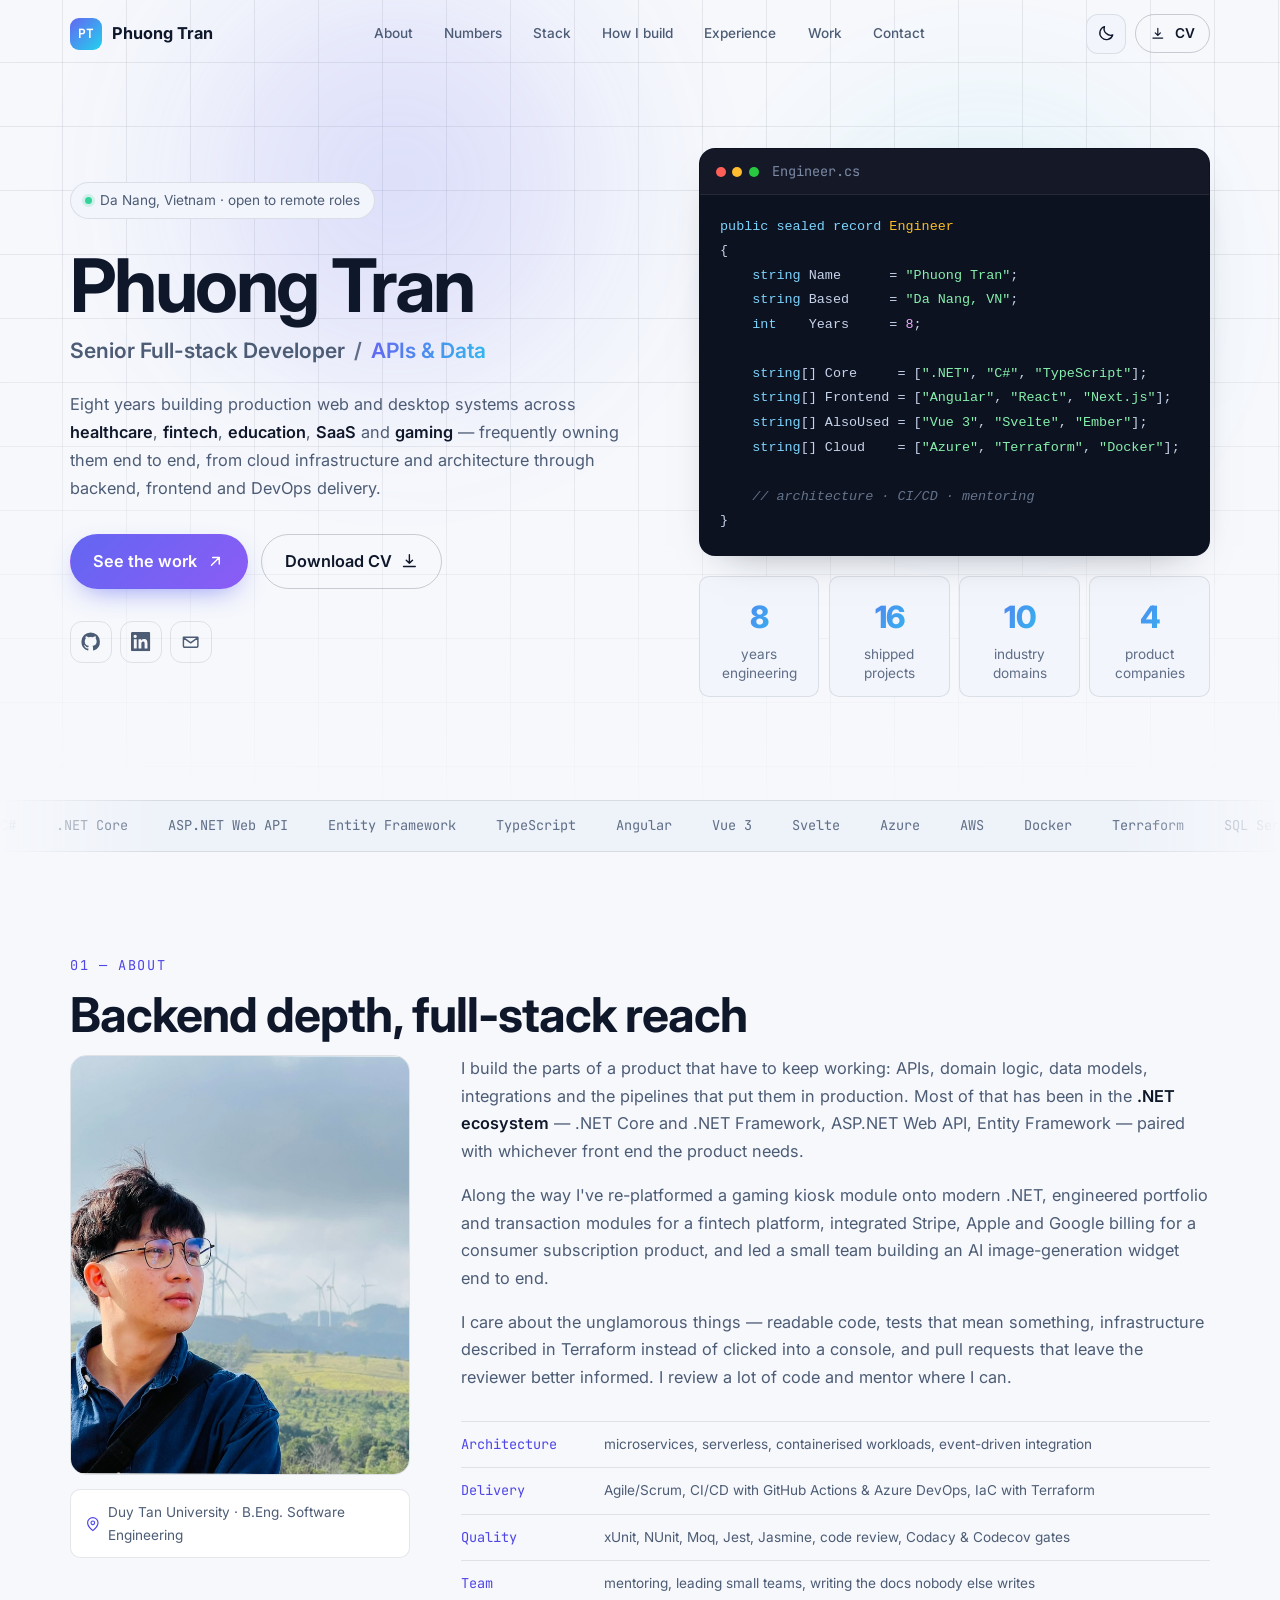
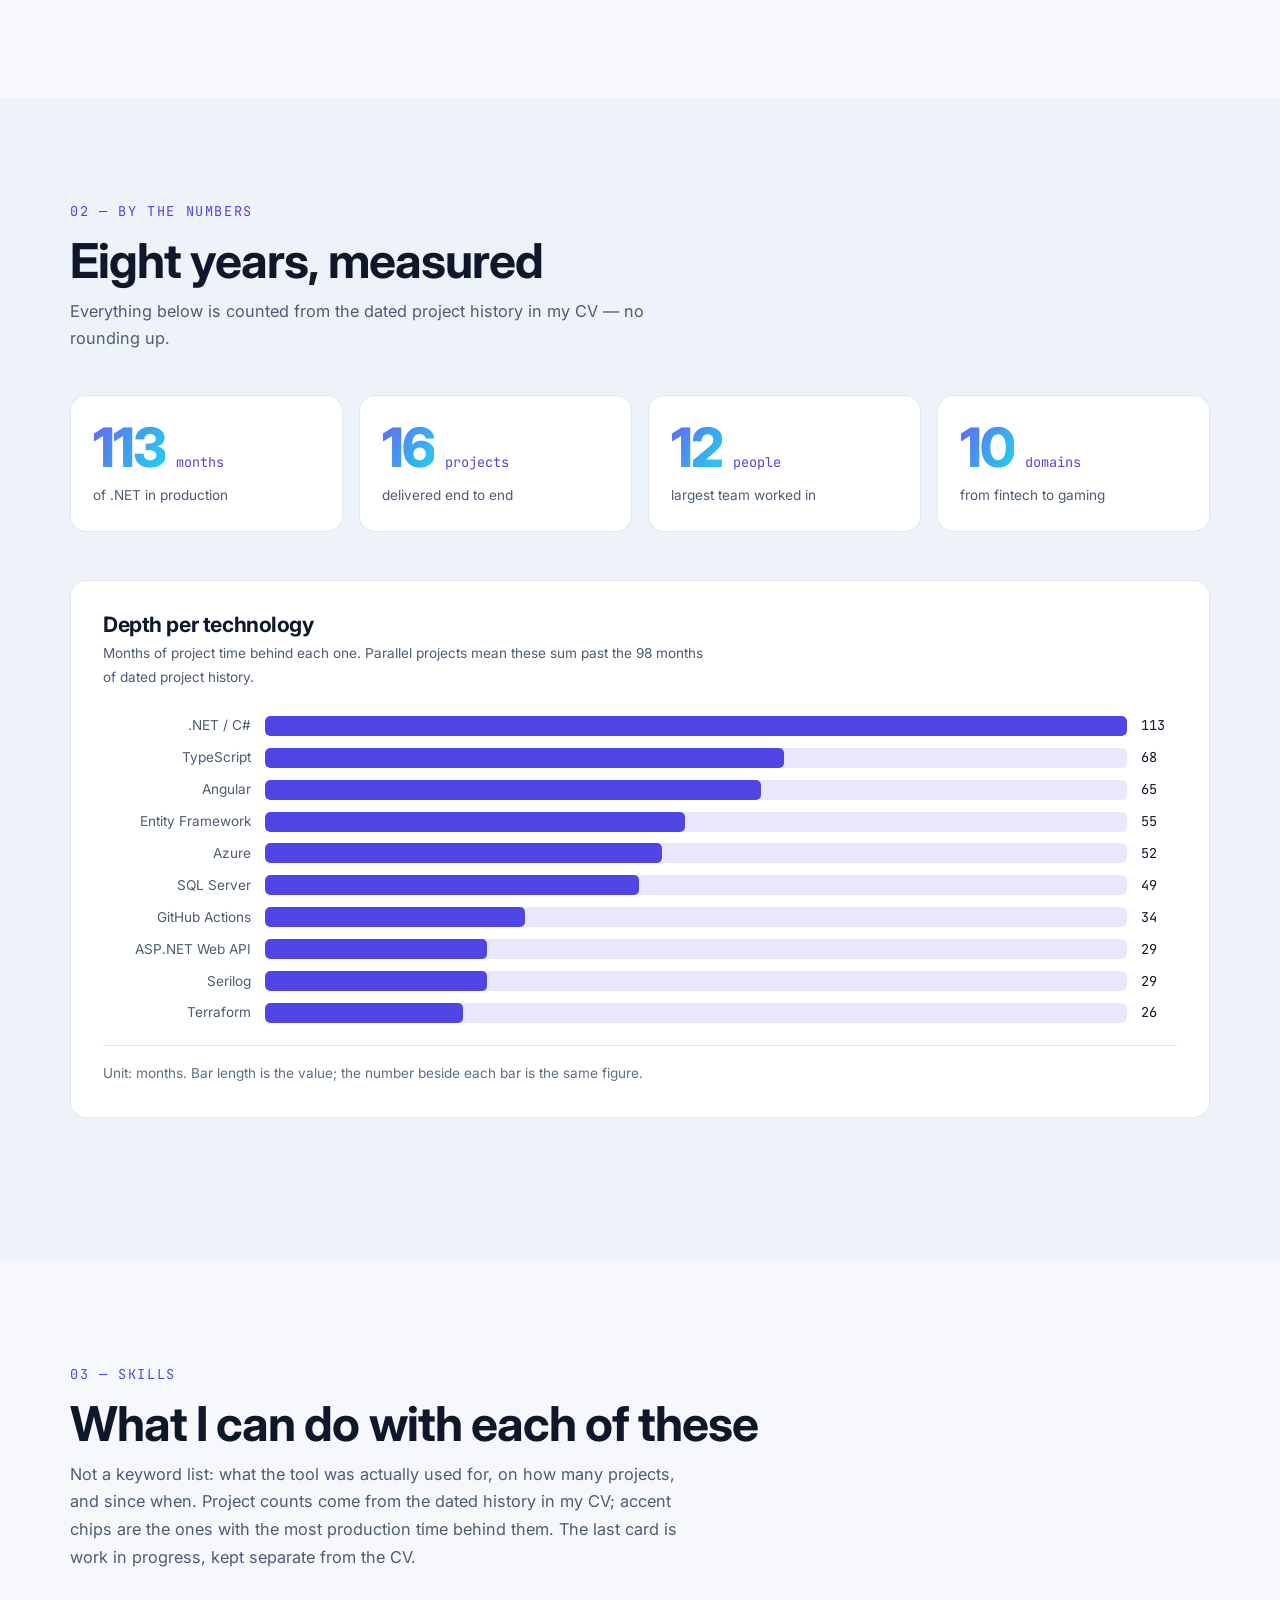
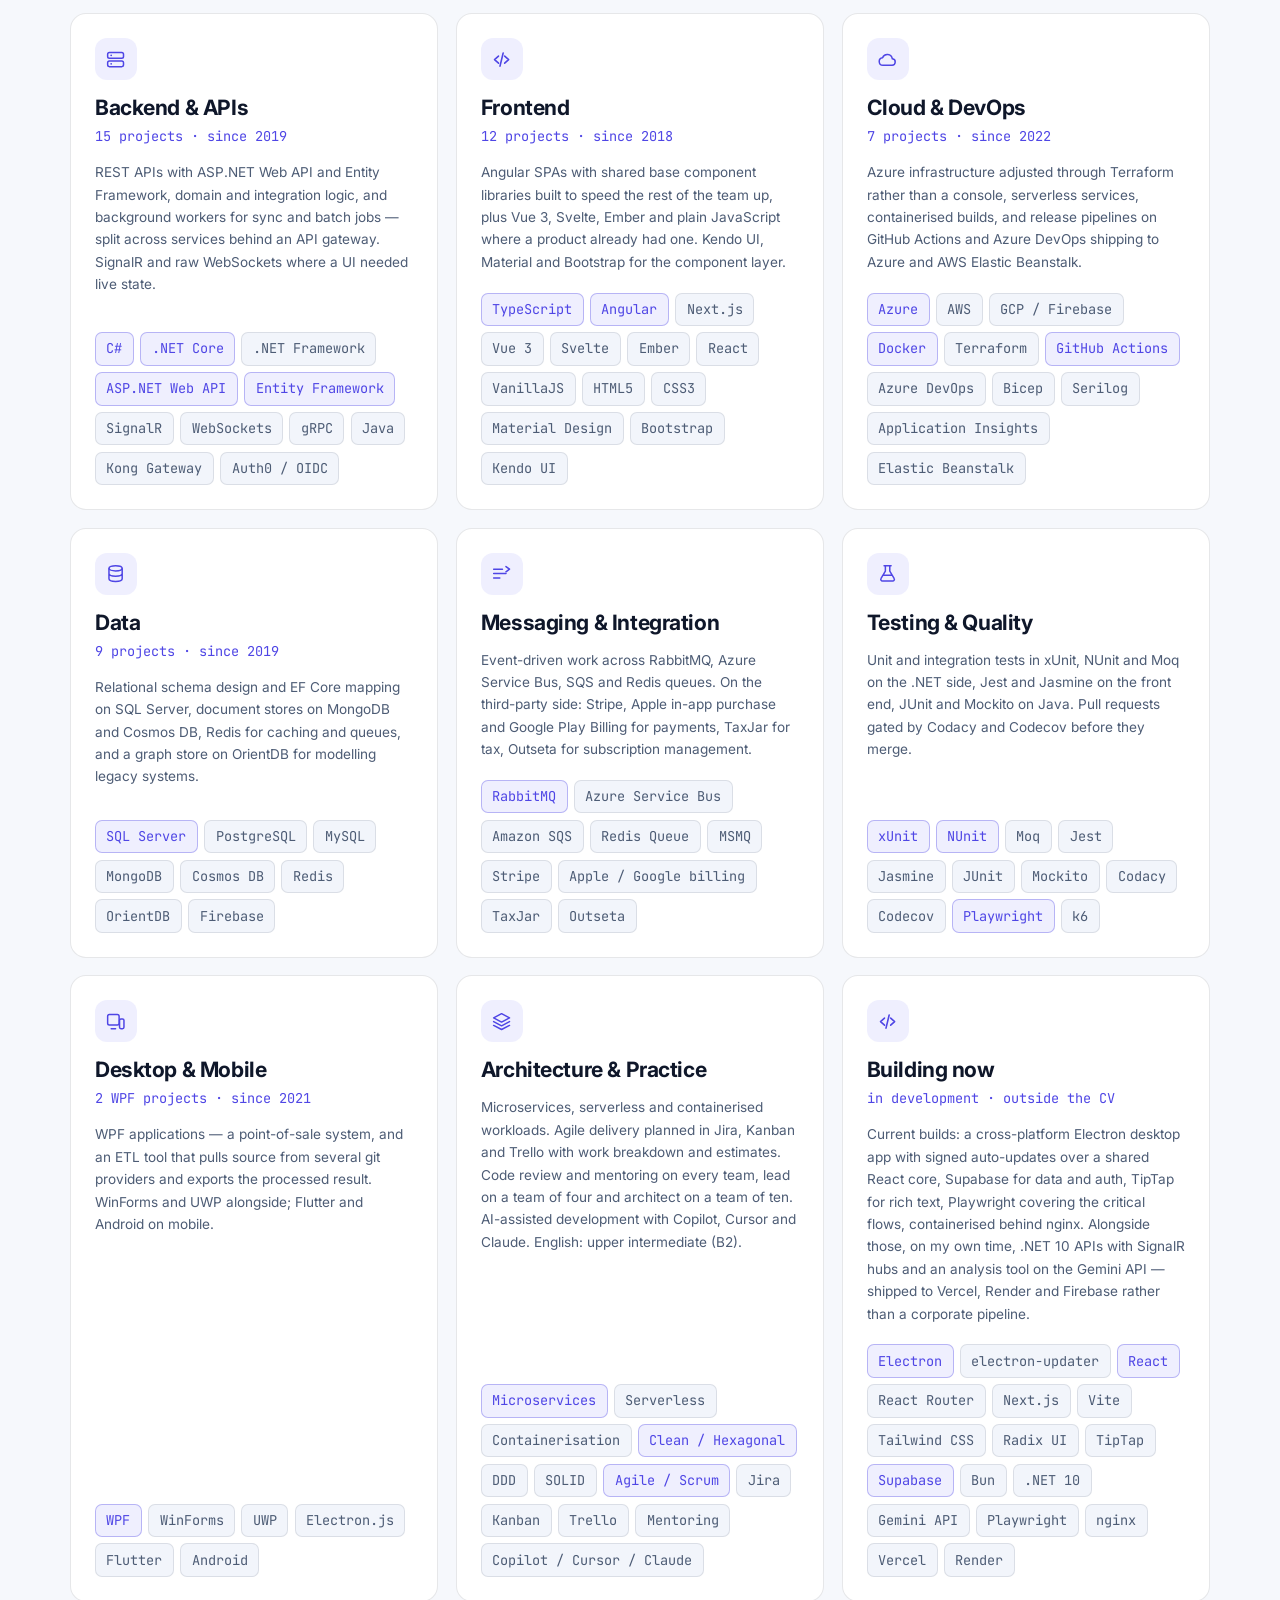
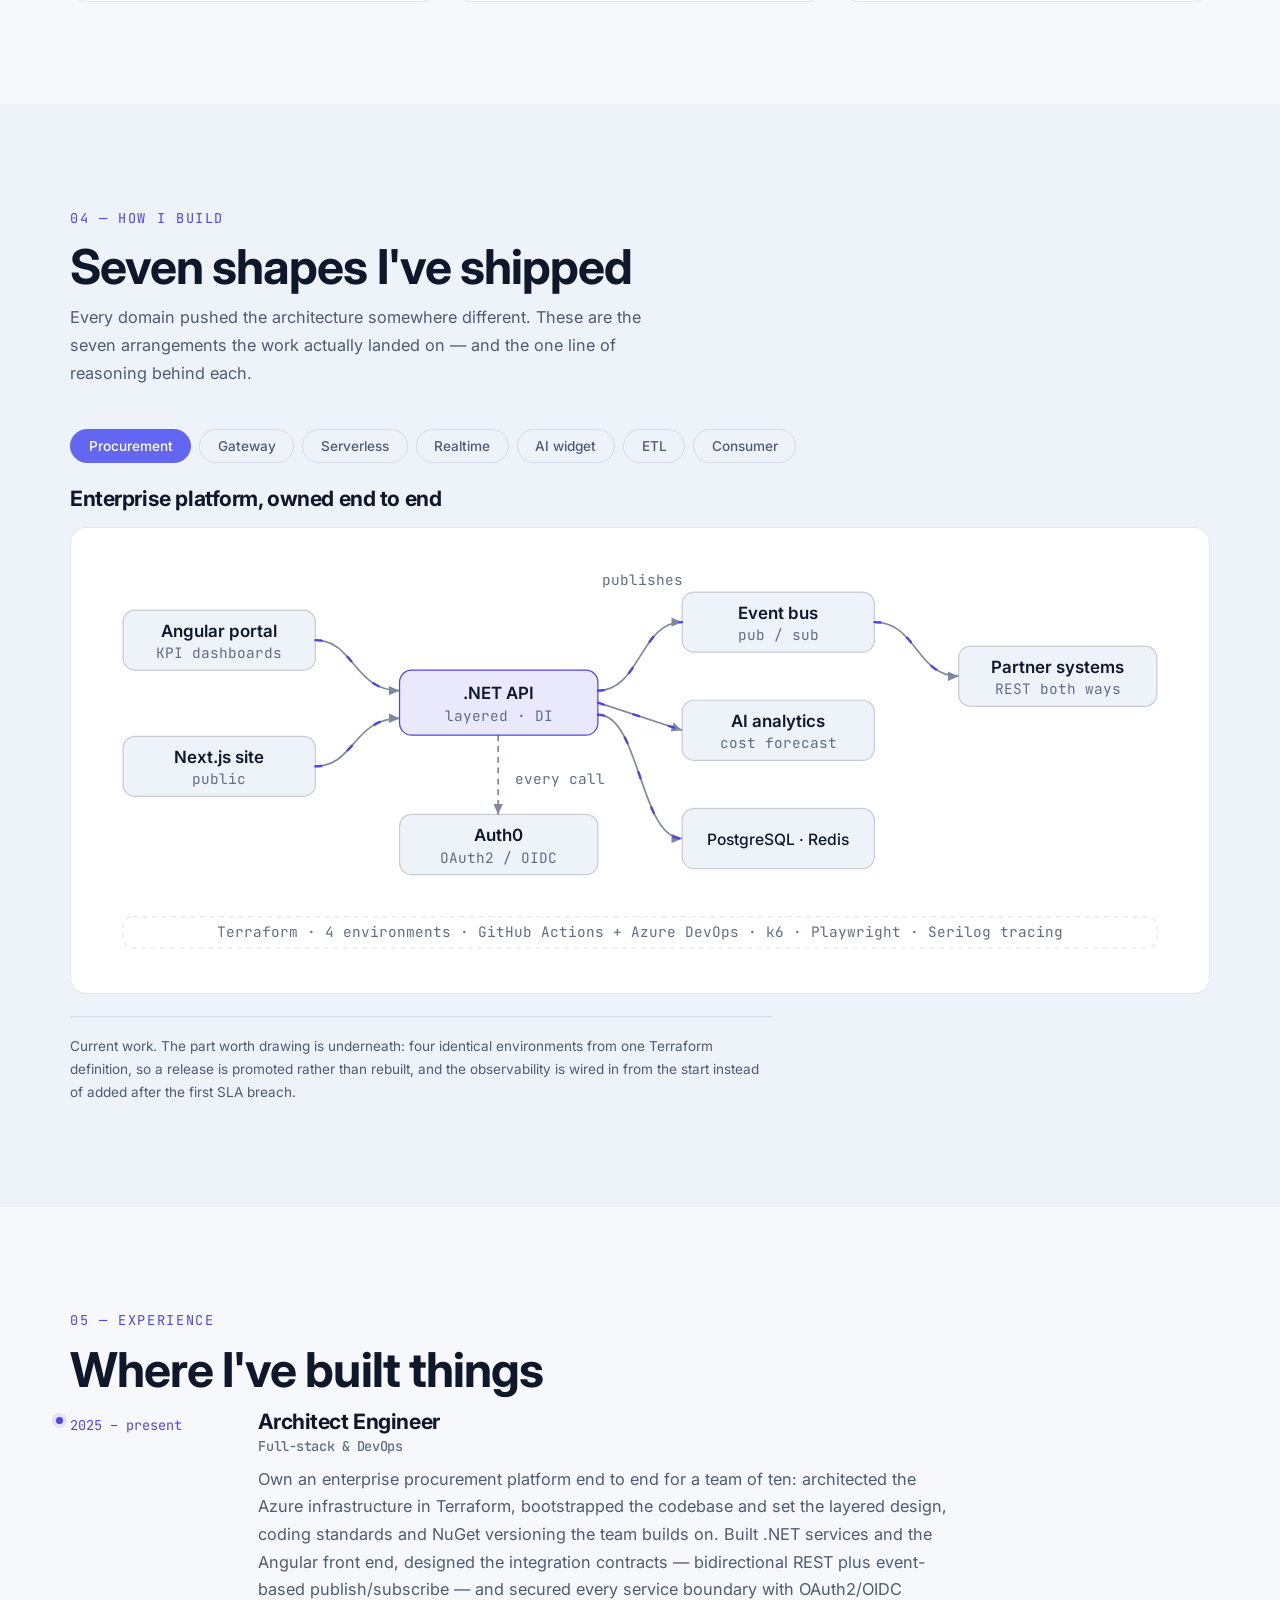
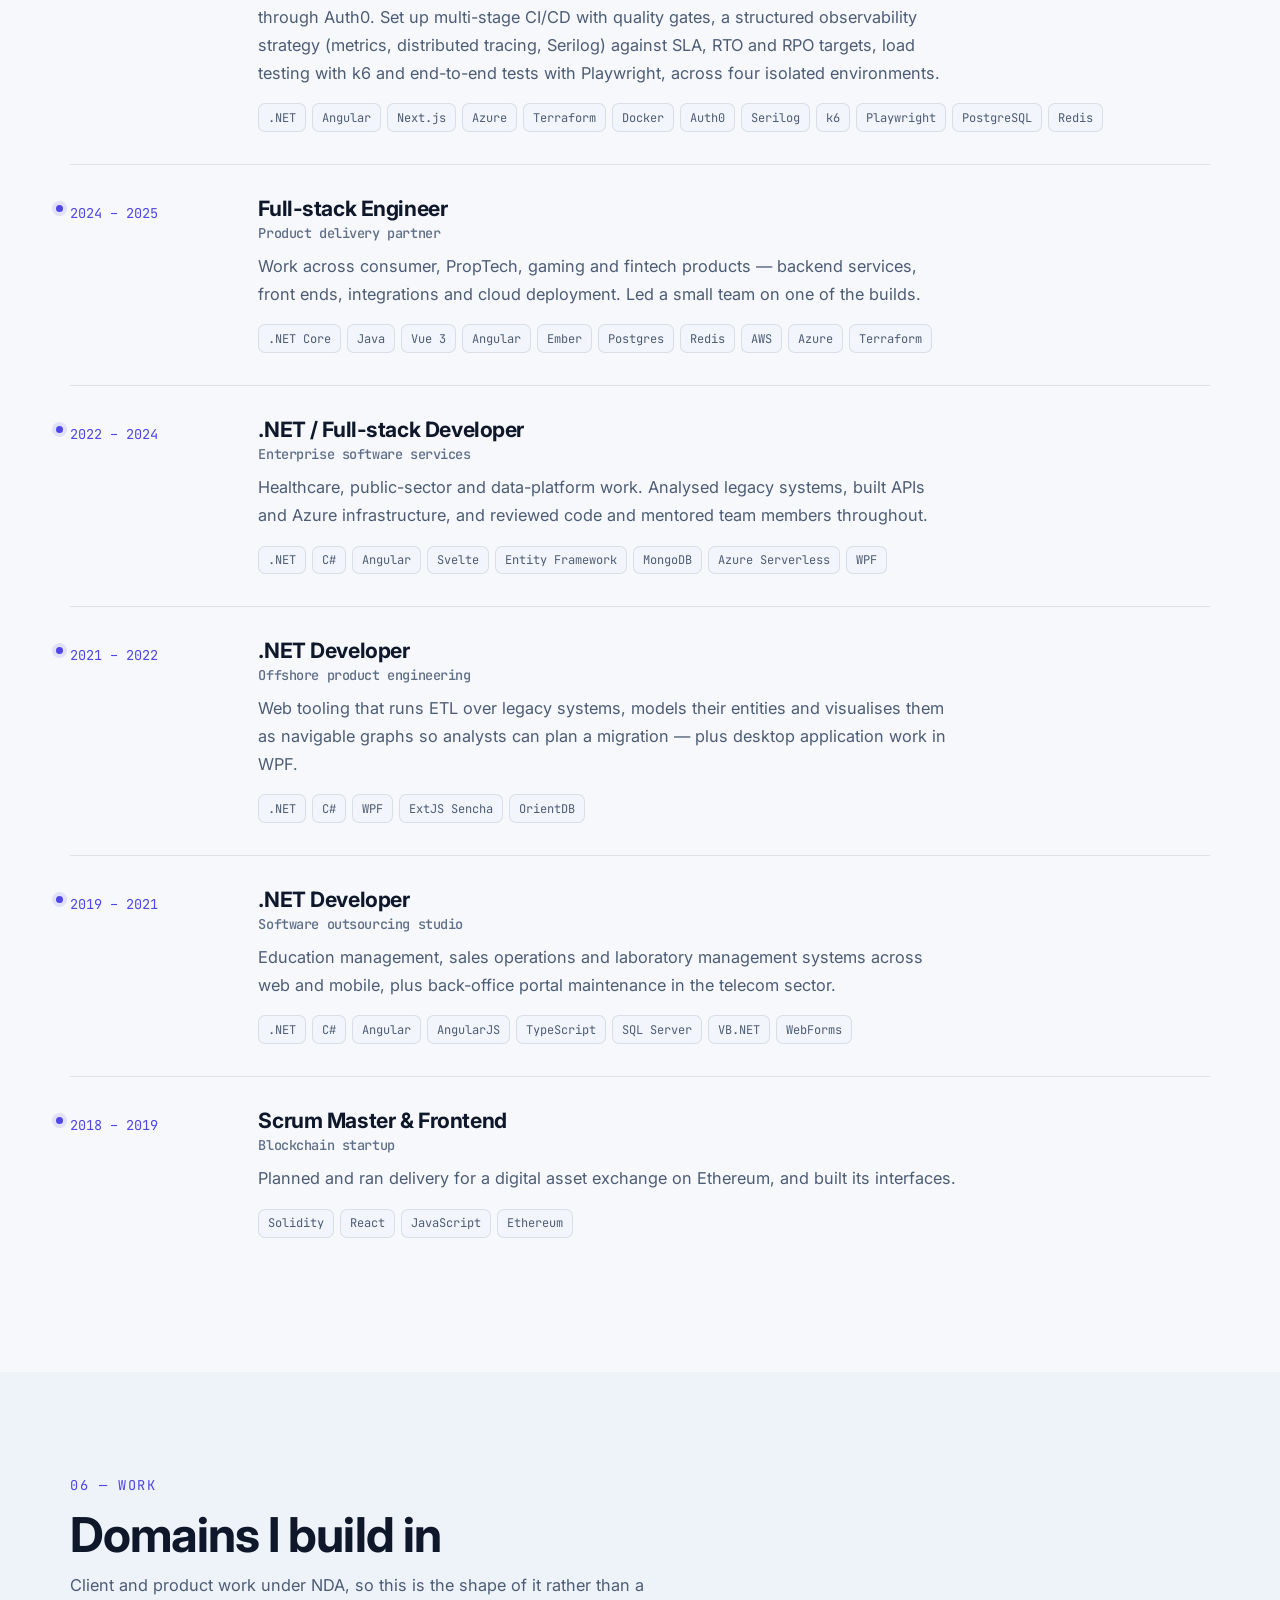
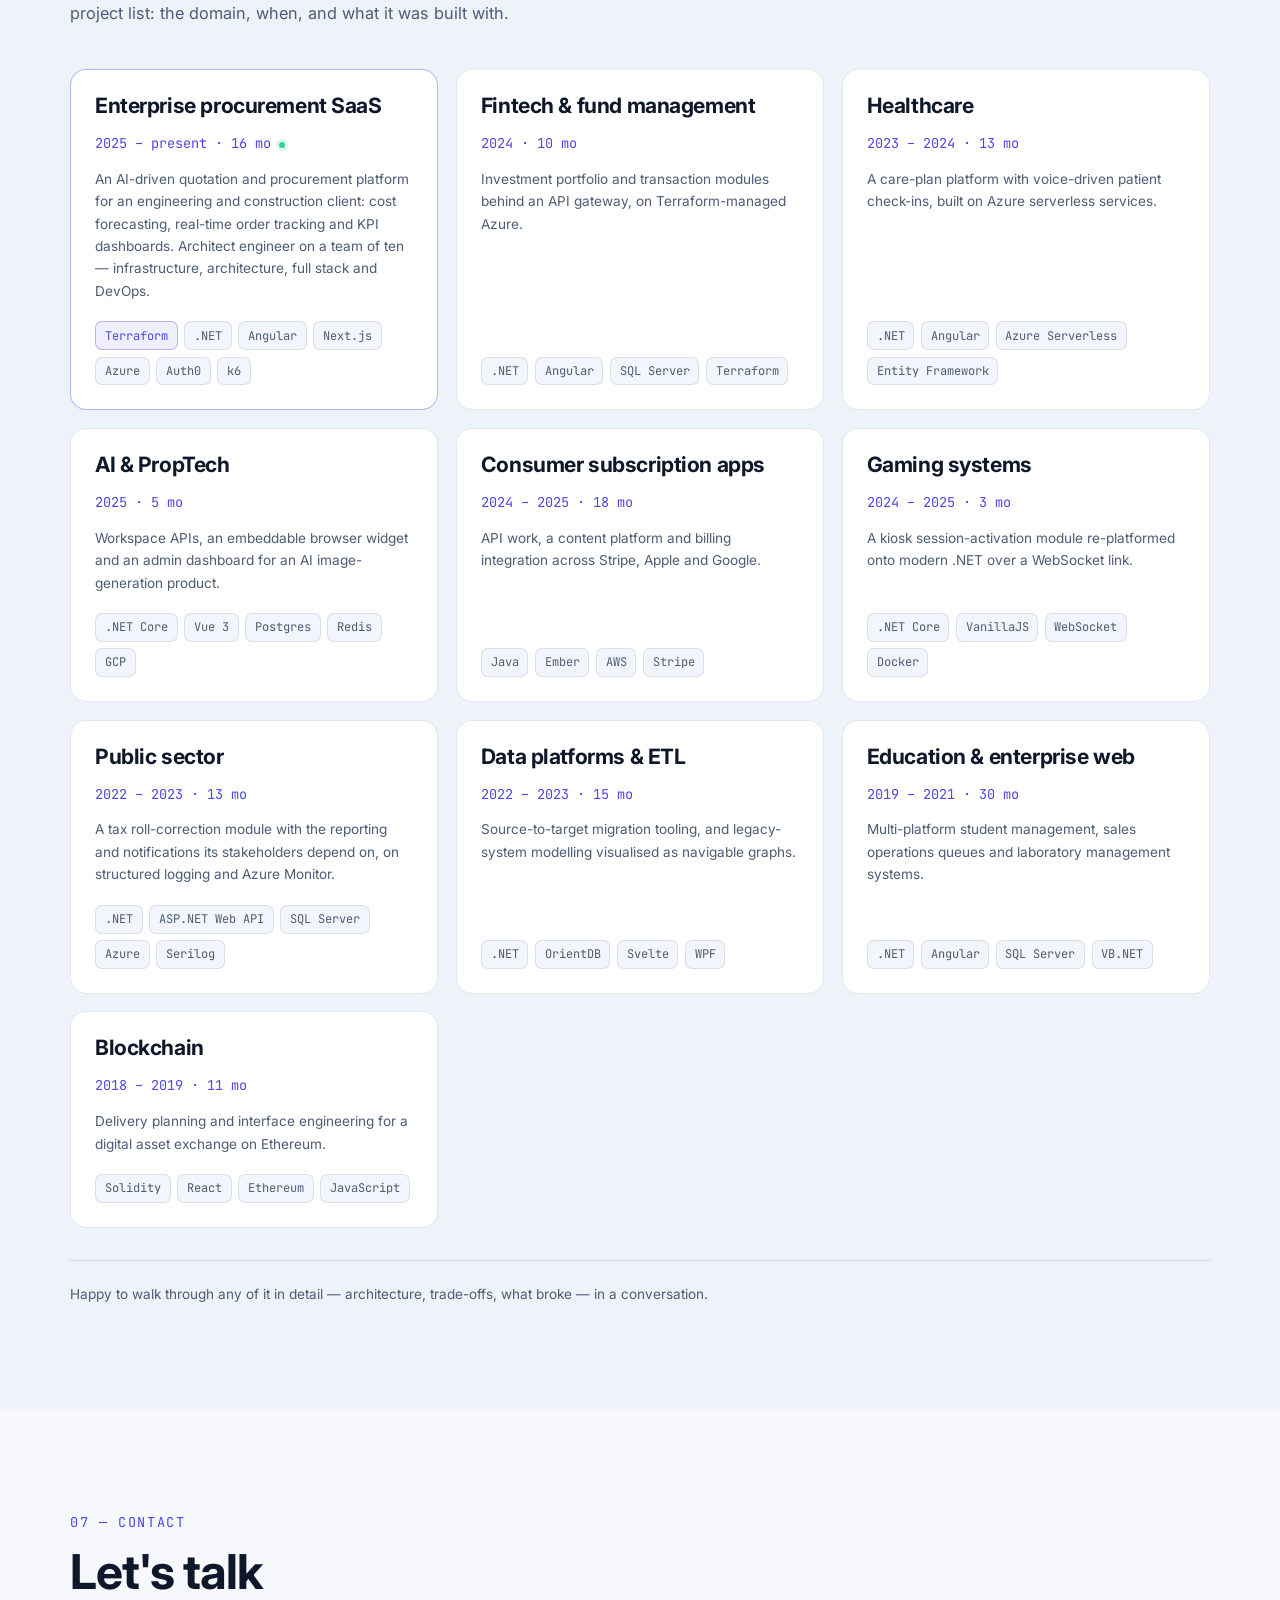
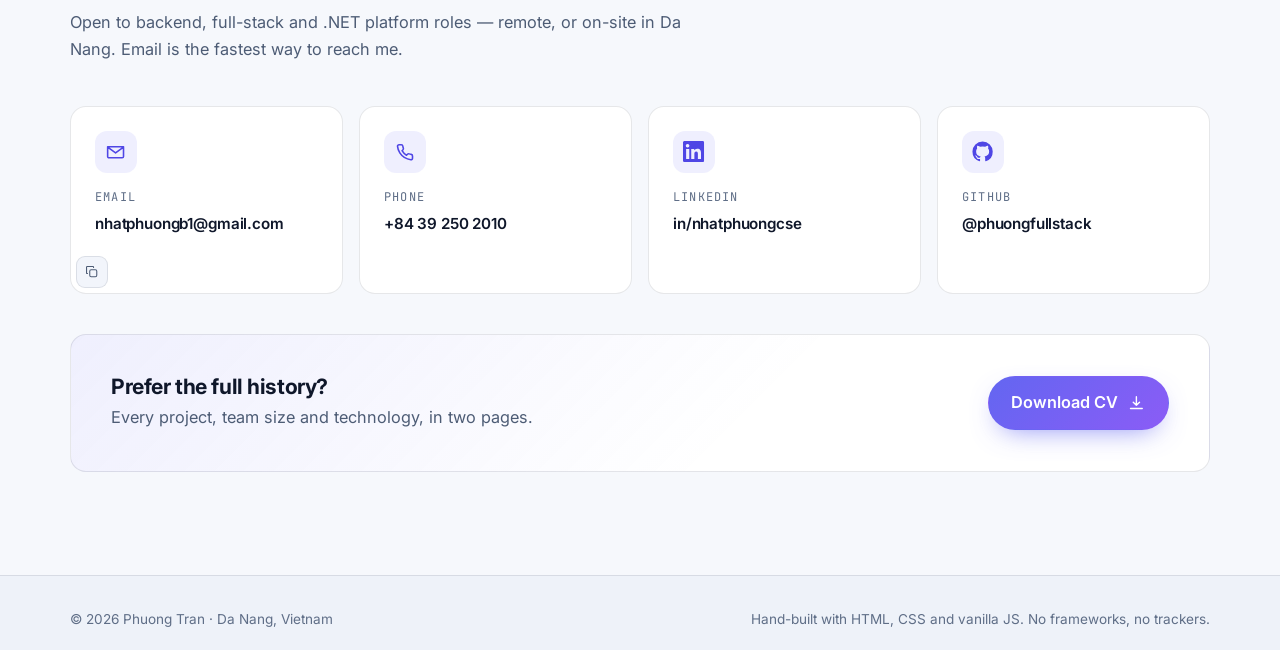
==== index.html @ da788e24 "Set Microsoft Clarity project ID Co-Authored-By: Claude Opus 5.5 <noreply@anthropic.com> Claude-Sess" ====
<!DOCTYPE html>
<html lang="en" data-theme="dark">
<head>
<meta charset="UTF-8">
<meta name="viewport" content="width=device-width, initial-scale=1.0">
<title>Phuong Tran — Senior Full-stack Developer (.NET &amp; Cloud)</title>

<meta name="description" content="Phuong Tran — senior full-stack developer in Da Nang, Vietnam. 8 years and 16 projects of .NET backend, Angular/Vue/Svelte front ends and cloud-native delivery on Azure and AWS, across healthcare, fintech, gaming, public sector and education.">
<meta name="author" content="Phuong Tran">
<meta name="theme-color" content="#0b0f17" media="(prefers-color-scheme: dark)">
<meta name="theme-color" content="#f6f8fc" media="(prefers-color-scheme: light)">
<link rel="canonical" href="https://phuongfullstack.github.io/">

<meta property="og:type" content="website">
<meta property="og:title" content="Phuong Tran — Senior Full-stack Developer">
<meta property="og:description" content="8 years of .NET backend, modern frontend and cloud-native engineering across healthcare, fintech, education and gaming.">
<meta property="og:url" content="https://phuongfullstack.github.io/">
<meta property="og:image" content="https://phuongfullstack.github.io/1674799608220.jpeg">
<meta name="twitter:card" content="summary_large_image">

<link rel="icon" href="data:image/svg+xml,&lt;svg xmlns='http://www.w3.org/2000/svg' viewBox='0 0 100 100'&gt;&lt;rect width='100' height='100' rx='22' fill='%236366f1'/&gt;&lt;text x='50' y='68' font-size='54' font-family='monospace' font-weight='700' text-anchor='middle' fill='white'&gt;P&lt;/text&gt;&lt;/svg&gt;">

<link rel="preconnect" href="https://fonts.googleapis.com">
<link rel="preconnect" href="https://fonts.gstatic.com" crossorigin>
<link href="https://fonts.googleapis.com/css2?family=Inter:wght@400;500;600;700;800&family=JetBrains+Mono:wght@400;500;700&display=swap" rel="stylesheet">
<link rel="stylesheet" href="style.css">

<script>
  // Applied before first paint so the chosen theme never flashes.
  try {
    var t = localStorage.getItem('theme');
    if (!t) t = matchMedia('(prefers-color-scheme: light)').matches ? 'light' : 'dark';
    document.documentElement.dataset.theme = t;
  } catch (e) {}
  // Chart bars start collapsed only when scripting can expand them again.
  document.documentElement.classList.add('js');
</script>

<script>
  // Microsoft Clarity — visitor analytics. Set the project ID from clarity.microsoft.com → Settings → Overview.
  (function (c, l, a, r, i, t, y) {
    if (!i || i === 'CLARITY_PROJECT_ID') return;
    c[a] = c[a] || function () { (c[a].q = c[a].q || []).push(arguments); };
    t = l.createElement(r); t.async = 1; t.src = 'https://www.clarity.ms/tag/' + i;
    y = l.getElementsByTagName(r)[0]; y.parentNode.insertBefore(t, y);
  })(window, document, 'clarity', 'script', 'ymmoxnyo55');
</script>
</head>

<body>

<!--==================== ICON SPRITE ====================-->
<svg class="sprite" aria-hidden="true" focusable="false" xmlns="http://www.w3.org/2000/svg">
  <symbol id="i-github" viewBox="0 0 24 24"><path fill="currentColor" d="M12 .5A11.5 11.5 0 0 0 .5 12a11.5 11.5 0 0 0 7.86 10.92c.58.1.79-.25.79-.56v-2c-3.2.7-3.88-1.37-3.88-1.37-.53-1.34-1.29-1.7-1.29-1.7-1.05-.72.08-.7.08-.7 1.16.08 1.77 1.2 1.77 1.2 1.03 1.77 2.7 1.26 3.36.96.1-.75.4-1.26.73-1.55-2.55-.29-5.24-1.28-5.24-5.7 0-1.26.45-2.29 1.19-3.1-.12-.29-.52-1.46.11-3.05 0 0 .97-.31 3.18 1.18a11 11 0 0 1 5.8 0c2.2-1.5 3.17-1.18 3.17-1.18.63 1.59.23 2.76.12 3.05.74.81 1.18 1.84 1.18 3.1 0 4.43-2.69 5.4-5.25 5.69.41.36.78 1.06.78 2.14v3.17c0 .31.21.67.8.56A11.5 11.5 0 0 0 23.5 12 11.5 11.5 0 0 0 12 .5Z"/></symbol>
  <symbol id="i-linkedin" viewBox="0 0 24 24"><path fill="currentColor" d="M20.45 20.45h-3.56v-5.57c0-1.33-.02-3.04-1.85-3.04-1.85 0-2.14 1.45-2.14 2.94v5.67H9.35V9h3.41v1.56h.05a3.74 3.74 0 0 1 3.37-1.85c3.6 0 4.27 2.37 4.27 5.46v6.28ZM5.34 7.43a2.07 2.07 0 1 1 0-4.13 2.07 2.07 0 0 1 0 4.13ZM7.12 20.45H3.55V9h3.57v11.45ZM22.22 0H1.77C.79 0 0 .77 0 1.72v20.56C0 23.23.79 24 1.77 24h20.45c.98 0 1.78-.77 1.78-1.72V1.72C24 .77 23.2 0 22.22 0Z"/></symbol>
  <symbol id="i-mail" viewBox="0 0 24 24"><path fill="none" stroke="currentColor" stroke-width="1.8" stroke-linecap="round" stroke-linejoin="round" d="M3 6.5h18v11a1.5 1.5 0 0 1-1.5 1.5h-15A1.5 1.5 0 0 1 3 17.5v-11Zm0 .5 9 6.5L21 7"/></symbol>
  <symbol id="i-phone" viewBox="0 0 24 24"><path fill="none" stroke="currentColor" stroke-width="1.8" stroke-linecap="round" stroke-linejoin="round" d="M21 16.9v2.6a1.7 1.7 0 0 1-1.9 1.7 17 17 0 0 1-7.4-2.6 16.6 16.6 0 0 1-5.1-5.1A17 17 0 0 1 4 6.1 1.7 1.7 0 0 1 5.7 4.2h2.6a1.7 1.7 0 0 1 1.7 1.5c.1.8.3 1.6.6 2.4a1.7 1.7 0 0 1-.4 1.8l-1.1 1.1a13.6 13.6 0 0 0 5.1 5.1l1.1-1.1a1.7 1.7 0 0 1 1.8-.4c.8.3 1.6.5 2.4.6a1.7 1.7 0 0 1 1.5 1.7Z"/></symbol>
  <symbol id="i-pin" viewBox="0 0 24 24"><path fill="none" stroke="currentColor" stroke-width="1.8" stroke-linecap="round" stroke-linejoin="round" d="M20 10.5c0 5.5-8 12-8 12s-8-6.5-8-12a8 8 0 1 1 16 0Z"/><circle cx="12" cy="10.5" r="2.8" fill="none" stroke="currentColor" stroke-width="1.8"/></symbol>
  <symbol id="i-download" viewBox="0 0 24 24"><path fill="none" stroke="currentColor" stroke-width="1.8" stroke-linecap="round" stroke-linejoin="round" d="M12 3.5v11m0 0 4-4m-4 4-4-4M4.5 18.5h15"/></symbol>
  <symbol id="i-arrow" viewBox="0 0 24 24"><path fill="none" stroke="currentColor" stroke-width="1.9" stroke-linecap="round" stroke-linejoin="round" d="M7 17 17 7m0 0H8.5M17 7v8.5"/></symbol>
  <symbol id="i-up" viewBox="0 0 24 24"><path fill="none" stroke="currentColor" stroke-width="1.9" stroke-linecap="round" stroke-linejoin="round" d="M12 19V5m0 0-6 6m6-6 6 6"/></symbol>
  <symbol id="i-sun" viewBox="0 0 24 24"><circle cx="12" cy="12" r="4.2" fill="none" stroke="currentColor" stroke-width="1.8"/><path fill="none" stroke="currentColor" stroke-width="1.8" stroke-linecap="round" d="M12 2v2.2M12 19.8V22M2 12h2.2M19.8 12H22M4.9 4.9l1.6 1.6M17.5 17.5l1.6 1.6M19.1 4.9l-1.6 1.6M6.5 17.5l-1.6 1.6"/></symbol>
  <symbol id="i-moon" viewBox="0 0 24 24"><path fill="none" stroke="currentColor" stroke-width="1.8" stroke-linecap="round" stroke-linejoin="round" d="M20.5 14.3A8.6 8.6 0 0 1 9.7 3.5a8.6 8.6 0 1 0 10.8 10.8Z"/></symbol>
  <symbol id="i-menu" viewBox="0 0 24 24"><path fill="none" stroke="currentColor" stroke-width="1.9" stroke-linecap="round" d="M4 7h16M4 12h16M4 17h16"/></symbol>
  <symbol id="i-close" viewBox="0 0 24 24"><path fill="none" stroke="currentColor" stroke-width="1.9" stroke-linecap="round" d="m6 6 12 12M18 6 6 18"/></symbol>
  <symbol id="i-copy" viewBox="0 0 24 24"><rect x="9" y="9" width="11" height="11" rx="2.2" fill="none" stroke="currentColor" stroke-width="1.7"/><path fill="none" stroke="currentColor" stroke-width="1.7" stroke-linecap="round" d="M5.5 15H5a1 1 0 0 1-1-1V5a1 1 0 0 1 1-1h9a1 1 0 0 1 1 1v.5"/></symbol>
  <symbol id="i-check" viewBox="0 0 24 24"><path fill="none" stroke="currentColor" stroke-width="2.1" stroke-linecap="round" stroke-linejoin="round" d="m5 12.5 4.5 4.5L19 7"/></symbol>
  <symbol id="i-server" viewBox="0 0 24 24"><rect x="3" y="4" width="18" height="6.5" rx="2" fill="none" stroke="currentColor" stroke-width="1.7"/><rect x="3" y="13.5" width="18" height="6.5" rx="2" fill="none" stroke="currentColor" stroke-width="1.7"/><path stroke="currentColor" stroke-width="2" stroke-linecap="round" d="M7 7.2h.01M7 16.8h.01"/></symbol>
  <symbol id="i-code" viewBox="0 0 24 24"><path fill="none" stroke="currentColor" stroke-width="1.8" stroke-linecap="round" stroke-linejoin="round" d="m8.5 8-4.5 4 4.5 4m7-8 4.5 4-4.5 4M13.8 4.5l-3.6 15"/></symbol>
  <symbol id="i-cloud" viewBox="0 0 24 24"><path fill="none" stroke="currentColor" stroke-width="1.7" stroke-linecap="round" stroke-linejoin="round" d="M6.8 18.5a4.3 4.3 0 0 1-.5-8.57 5.8 5.8 0 0 1 11.1 1.2 3.7 3.7 0 0 1-.6 7.37H6.8Z"/></symbol>
  <symbol id="i-db" viewBox="0 0 24 24"><ellipse cx="12" cy="6" rx="7.5" ry="3" fill="none" stroke="currentColor" stroke-width="1.7"/><path fill="none" stroke="currentColor" stroke-width="1.7" d="M4.5 6v12c0 1.66 3.36 3 7.5 3s7.5-1.34 7.5-3V6M4.5 12c0 1.66 3.36 3 7.5 3s7.5-1.34 7.5-3"/></symbol>
  <symbol id="i-flask" viewBox="0 0 24 24"><path fill="none" stroke="currentColor" stroke-width="1.7" stroke-linecap="round" stroke-linejoin="round" d="M9.5 3v6.2L4.6 17.4A2 2 0 0 0 6.3 20.5h11.4a2 2 0 0 0 1.7-3.1L14.5 9.2V3M8 3h8M7 14h10"/></symbol>
  <symbol id="i-layers" viewBox="0 0 24 24"><path fill="none" stroke="currentColor" stroke-width="1.7" stroke-linecap="round" stroke-linejoin="round" d="m12 3 9 4.8-9 4.8-9-4.8L12 3Zm9 9-9 4.8L3 12m18 4.4L12 21l-9-4.6"/></symbol>
  <symbol id="i-device" viewBox="0 0 24 24"><rect x="3" y="4" width="13" height="12" rx="2" fill="none" stroke="currentColor" stroke-width="1.7"/><rect x="16.5" y="9" width="5" height="11" rx="1.6" fill="none" stroke="currentColor" stroke-width="1.7"/><path fill="none" stroke="currentColor" stroke-width="1.7" stroke-linecap="round" d="M7 20h5"/></symbol>
  <symbol id="i-queue" viewBox="0 0 24 24"><path fill="none" stroke="currentColor" stroke-width="1.7" stroke-linecap="round" stroke-linejoin="round" d="M3 7h10m-10 5h14m-14 5h7"/><path fill="none" stroke="currentColor" stroke-width="1.7" stroke-linecap="round" stroke-linejoin="round" d="m17 4 4 3-4 3"/></symbol>
</svg>

<!--==================== SCROLL PROGRESS ====================-->
<div class="progress" id="progress" aria-hidden="true"><i></i></div>

<!--==================== HEADER ====================-->
<header class="header" id="header">
  <nav class="nav container">
    <a href="#top" class="nav__logo">
      <span class="nav__logo-mark">PT</span>
      <span class="nav__logo-text">Phuong Tran</span>
    </a>

    <div class="nav__menu" id="nav-menu">
      <ul class="nav__list">
        <li><a href="#about" class="nav__link">About</a></li>
        <li><a href="#numbers" class="nav__link">Numbers</a></li>
        <li><a href="#stack" class="nav__link">Stack</a></li>
        <li><a href="#how" class="nav__link">How I build</a></li>
        <li><a href="#experience" class="nav__link">Experience</a></li>
        <li><a href="#work" class="nav__link">Work</a></li>
        <li><a href="#contact" class="nav__link">Contact</a></li>
      </ul>
      <button class="nav__close" id="nav-close" aria-label="Close menu">
        <svg class="icon" aria-hidden="true"><use href="#i-close"/></svg>
      </button>
    </div>

    <div class="nav__actions">
      <button class="icon-btn" id="theme-toggle" aria-label="Switch colour theme">
        <svg class="icon icon--sun" aria-hidden="true"><use href="#i-sun"/></svg>
        <svg class="icon icon--moon" aria-hidden="true"><use href="#i-moon"/></svg>
      </button>
      <a class="btn btn--sm btn--ghost nav__cv" href="assets/Phuong-Tran-CV.pdf" download>
        <svg class="icon" aria-hidden="true"><use href="#i-download"/></svg> CV
      </a>
      <button class="icon-btn nav__toggle" id="nav-toggle" aria-label="Open menu" aria-expanded="false">
        <svg class="icon" aria-hidden="true"><use href="#i-menu"/></svg>
      </button>
    </div>
  </nav>
</header>

<main id="top">

  <!--==================== HERO ====================-->
  <section class="hero section" id="home">
    <div class="hero__bg" aria-hidden="true">
      <div class="hero__grid-lines"></div>
      <div class="hero__orb hero__orb--1"></div>
      <div class="hero__orb hero__orb--2"></div>
    </div>

    <div class="container hero__grid">

      <div class="hero__content">
        <p class="hero__status"><span class="dot"></span> Da Nang, Vietnam &middot; open to remote roles</p>

        <h1 class="hero__title">Phuong Tran</h1>

        <p class="hero__role">
          <span class="hero__role-static">Senior Full-stack Developer</span>
          <span class="sep">/</span>
          <span class="grad rotator" id="rotator" aria-live="polite">.NET &amp; Cloud</span>
        </p>

        <p class="hero__lead">
          Eight years building production web and desktop systems across <strong>healthcare</strong>,
          <strong>fintech</strong>, <strong>education</strong>, <strong>SaaS</strong> and
          <strong>gaming</strong> &mdash; frequently owning them end to end, from cloud
          infrastructure and architecture through backend, frontend and DevOps delivery.
        </p>

        <div class="hero__actions">
          <a href="#numbers" class="btn btn--primary">
            See the work <svg class="icon" aria-hidden="true"><use href="#i-arrow"/></svg>
          </a>
          <a href="assets/Phuong-Tran-CV.pdf" class="btn btn--ghost" download>
            Download CV <svg class="icon" aria-hidden="true"><use href="#i-download"/></svg>
          </a>
        </div>

        <ul class="hero__links">
          <li><a href="https://github.com/phuongfullstack" target="_blank" rel="noopener noreferrer" aria-label="GitHub"><svg class="icon" aria-hidden="true"><use href="#i-github"/></svg></a></li>
          <li><a href="https://www.linkedin.com/in/nhatphuongcse/" target="_blank" rel="noopener noreferrer" aria-label="LinkedIn"><svg class="icon" aria-hidden="true"><use href="#i-linkedin"/></svg></a></li>
          <li><a href="mailto:nhatphuongb1@gmail.com" aria-label="Email"><svg class="icon" aria-hidden="true"><use href="#i-mail"/></svg></a></li>
        </ul>
      </div>

      <div class="hero__card">
        <div class="codecard" id="codecard">
          <div class="codecard__bar">
            <span class="codecard__dots"><i></i><i></i><i></i></span>
            <span class="codecard__file">Engineer.cs</span>
          </div>
          <pre class="codecard__body"><code><span class="c-k">public sealed record</span> <span class="c-t">Engineer</span>
{
    <span class="c-k">string</span> Name      = <span class="c-s">"Phuong Tran"</span>;
    <span class="c-k">string</span> Based     = <span class="c-s">"Da Nang, VN"</span>;
    <span class="c-k">int</span>    Years     = <span class="c-n">8</span>;

    <span class="c-k">string</span>[] Core     = [<span class="c-s">".NET"</span>, <span class="c-s">"C#"</span>, <span class="c-s">"TypeScript"</span>];
    <span class="c-k">string</span>[] Frontend = [<span class="c-s">"Angular"</span>, <span class="c-s">"React"</span>, <span class="c-s">"Next.js"</span>];
    <span class="c-k">string</span>[] AlsoUsed = [<span class="c-s">"Vue 3"</span>, <span class="c-s">"Svelte"</span>, <span class="c-s">"Ember"</span>];
    <span class="c-k">string</span>[] Cloud    = [<span class="c-s">"Azure"</span>, <span class="c-s">"Terraform"</span>, <span class="c-s">"Docker"</span>];

    <span class="c-c">// architecture · CI/CD · mentoring</span>
}</code></pre>
        </div>

        <dl class="stats">
          <div class="stats__item"><dt data-count="8">8</dt><dd>years<br>engineering</dd></div>
          <div class="stats__item"><dt data-count="16">16</dt><dd>shipped<br>projects</dd></div>
          <div class="stats__item"><dt data-count="10">10</dt><dd>industry<br>domains</dd></div>
          <div class="stats__item"><dt data-count="4">4</dt><dd>product<br>companies</dd></div>
        </dl>
      </div>

    </div>
  </section>

  <!--==================== MARQUEE ====================-->
  <div class="marquee" aria-hidden="true">
    <div class="marquee__track">
      <span>C#</span><span>.NET Core</span><span>ASP.NET Web API</span><span>Entity Framework</span><span>TypeScript</span><span>Angular</span><span>Vue 3</span><span>Svelte</span><span>Azure</span><span>AWS</span><span>Docker</span><span>Terraform</span><span>SQL Server</span><span>PostgreSQL</span><span>MongoDB</span><span>Redis</span><span>RabbitMQ</span><span>GitHub Actions</span><span>xUnit</span><span>WPF</span>
      <span>C#</span><span>.NET Core</span><span>ASP.NET Web API</span><span>Entity Framework</span><span>TypeScript</span><span>Angular</span><span>Vue 3</span><span>Svelte</span><span>Azure</span><span>AWS</span><span>Docker</span><span>Terraform</span><span>SQL Server</span><span>PostgreSQL</span><span>MongoDB</span><span>Redis</span><span>RabbitMQ</span><span>GitHub Actions</span><span>xUnit</span><span>WPF</span>
    </div>
  </div>

  <!--==================== ABOUT ====================-->
  <section class="section" id="about">
    <div class="container">
      <p class="section__eyebrow">01 &mdash; About</p>
      <h2 class="section__title">Backend depth, full-stack reach</h2>

      <div class="about__grid">
        <div class="about__media">
          <img src="1674799608220.jpeg" alt="Portrait of Phuong Tran" class="about__img" width="420" height="420" loading="lazy">
          <div class="about__badge">
            <svg class="icon" aria-hidden="true"><use href="#i-pin"/></svg> Duy Tan University &middot; B.Eng. Software Engineering
          </div>
        </div>

        <div class="about__body">
          <p>
            I build the parts of a product that have to keep working: APIs, domain logic, data models,
            integrations and the pipelines that put them in production. Most of that has been in the
            <strong>.NET ecosystem</strong> &mdash; .NET Core and .NET Framework, ASP.NET Web API, Entity Framework &mdash;
            paired with whichever front end the product needs.
          </p>
          <p>
            Along the way I've re-platformed a gaming kiosk module onto modern .NET, engineered portfolio and
            transaction modules for a fintech platform, integrated Stripe, Apple and Google billing for a
            consumer subscription product, and led a small team building an AI image-generation widget
            end to end.
          </p>
          <p>
            I care about the unglamorous things &mdash; readable code, tests that mean something, infrastructure
            described in Terraform instead of clicked into a console, and pull requests that leave the
            reviewer better informed. I review a lot of code and mentor where I can.
          </p>

          <ul class="about__points">
            <li><span class="about__points-k">Architecture</span> microservices, serverless, containerised workloads, event-driven integration</li>
            <li><span class="about__points-k">Delivery</span> Agile/Scrum, CI/CD with GitHub Actions &amp; Azure DevOps, IaC with Terraform</li>
            <li><span class="about__points-k">Quality</span> xUnit, NUnit, Moq, Jest, Jasmine, code review, Codacy &amp; Codecov gates</li>
            <li><span class="about__points-k">Team</span> mentoring, leading small teams, writing the docs nobody else writes</li>
          </ul>
        </div>
      </div>
    </div>
  </section>

  <!--==================== BY THE NUMBERS ====================-->
  <section class="section section--alt" id="numbers">
    <div class="container">
      <p class="section__eyebrow">02 &mdash; By the numbers</p>
      <h2 class="section__title">Eight years, measured</h2>
      <p class="section__lead">
        Everything below is counted from the dated project history in my CV &mdash; no rounding up.
      </p>

      <div class="tiles">
        <div class="tile">
          <span class="tile__value" data-count="113">113</span>
          <span class="tile__unit">months</span>
          <span class="tile__label">of .NET in production</span>
        </div>
        <div class="tile">
          <span class="tile__value" data-count="16">16</span>
          <span class="tile__unit">projects</span>
          <span class="tile__label">delivered end to end</span>
        </div>
        <div class="tile">
          <span class="tile__value" data-count="12">12</span>
          <span class="tile__unit">people</span>
          <span class="tile__label">largest team worked in</span>
        </div>
        <div class="tile">
          <span class="tile__value" data-count="10">10</span>
          <span class="tile__unit">domains</span>
          <span class="tile__label">from fintech to gaming</span>
        </div>
      </div>

      <figure class="chart">
        <figcaption class="chart__head">
          <h3 class="chart__title">Depth per technology</h3>
          <p class="chart__sub">Months of project time behind each one. Parallel projects mean these sum past the 98 months of dated project history.</p>
        </figcaption>

        <div class="bars" role="img" aria-label="Months of project time per technology: .NET and C# 113, TypeScript 68, Angular 65, Entity Framework 55, Azure 52, SQL Server 49, GitHub Actions 34, ASP.NET Web API 29, Serilog 29, Terraform 26.">
          <div class="bars__row"><span class="bars__key">.NET / C#</span><div class="bars__track"><i style="--v:100%"></i></div><span class="bars__val">113</span></div>
          <div class="bars__row"><span class="bars__key">TypeScript</span><div class="bars__track"><i style="--v:60.2%"></i></div><span class="bars__val">68</span></div>
          <div class="bars__row"><span class="bars__key">Angular</span><div class="bars__track"><i style="--v:57.5%"></i></div><span class="bars__val">65</span></div>
          <div class="bars__row"><span class="bars__key">Entity Framework</span><div class="bars__track"><i style="--v:48.7%"></i></div><span class="bars__val">55</span></div>
          <div class="bars__row"><span class="bars__key">Azure</span><div class="bars__track"><i style="--v:46.0%"></i></div><span class="bars__val">52</span></div>
          <div class="bars__row"><span class="bars__key">SQL Server</span><div class="bars__track"><i style="--v:43.4%"></i></div><span class="bars__val">49</span></div>
          <div class="bars__row"><span class="bars__key">GitHub Actions</span><div class="bars__track"><i style="--v:30.1%"></i></div><span class="bars__val">34</span></div>
          <div class="bars__row"><span class="bars__key">ASP.NET Web API</span><div class="bars__track"><i style="--v:25.7%"></i></div><span class="bars__val">29</span></div>
          <div class="bars__row"><span class="bars__key">Serilog</span><div class="bars__track"><i style="--v:25.7%"></i></div><span class="bars__val">29</span></div>
          <div class="bars__row"><span class="bars__key">Terraform</span><div class="bars__track"><i style="--v:23.0%"></i></div><span class="bars__val">26</span></div>
        </div>
        <p class="chart__note">Unit: months. Bar length is the value; the number beside each bar is the same figure.</p>
      </figure>
    </div>
  </section>

  <!--==================== SKILLS ====================-->
  <section class="section" id="stack">
    <div class="container">
      <p class="section__eyebrow">03 &mdash; Skills</p>
      <h2 class="section__title">What I can do with each of these</h2>
      <p class="section__lead">
        Not a keyword list: what the tool was actually used for, on how many projects, and since when.
        Project counts come from the dated history in my CV; accent chips are the ones with the most
        production time behind them. The last card is work in progress, kept separate from the CV.
      </p>

      <div class="stack__grid">

        <article class="card stack__card">
          <div class="card__icon"><svg class="icon" aria-hidden="true"><use href="#i-server"/></svg></div>
          <h3>Backend &amp; APIs</h3>
          <p class="stack__meta">15 projects &middot; since 2019</p>
          <p class="stack__blurb">REST APIs with ASP.NET Web API and Entity Framework, domain and integration logic, and background workers for sync and batch jobs &mdash; split across services behind an API gateway. SignalR and raw WebSockets where a UI needed live state.</p>
          <ul class="tags"><li class="tag tag--core">C#</li><li class="tag tag--core">.NET Core</li><li class="tag">.NET Framework</li><li class="tag tag--core">ASP.NET Web API</li><li class="tag tag--core">Entity Framework</li><li class="tag">SignalR</li><li class="tag">WebSockets</li><li class="tag">gRPC</li><li class="tag">Java</li><li class="tag">Kong Gateway</li><li class="tag">Auth0 / OIDC</li></ul>
        </article>

        <article class="card stack__card">
          <div class="card__icon"><svg class="icon" aria-hidden="true"><use href="#i-code"/></svg></div>
          <h3>Frontend</h3>
          <p class="stack__meta">12 projects &middot; since 2018</p>
          <p class="stack__blurb">Angular SPAs with shared base component libraries built to speed the rest of the team up, plus Vue 3, Svelte, Ember and plain JavaScript where a product already had one. Kendo UI, Material and Bootstrap for the component layer.</p>
          <ul class="tags"><li class="tag tag--core">TypeScript</li><li class="tag tag--core">Angular</li><li class="tag">Next.js</li><li class="tag">Vue 3</li><li class="tag">Svelte</li><li class="tag">Ember</li><li class="tag">React</li><li class="tag">VanillaJS</li><li class="tag">HTML5</li><li class="tag">CSS3</li><li class="tag">Material Design</li><li class="tag">Bootstrap</li><li class="tag">Kendo UI</li></ul>
        </article>

        <article class="card stack__card">
          <div class="card__icon"><svg class="icon" aria-hidden="true"><use href="#i-cloud"/></svg></div>
          <h3>Cloud &amp; DevOps</h3>
          <p class="stack__meta">7 projects &middot; since 2022</p>
          <p class="stack__blurb">Azure infrastructure adjusted through Terraform rather than a console, serverless services, containerised builds, and release pipelines on GitHub Actions and Azure DevOps shipping to Azure and AWS Elastic Beanstalk.</p>
          <ul class="tags"><li class="tag tag--core">Azure</li><li class="tag">AWS</li><li class="tag">GCP / Firebase</li><li class="tag tag--core">Docker</li><li class="tag">Terraform</li><li class="tag tag--core">GitHub Actions</li><li class="tag">Azure DevOps</li><li class="tag">Bicep</li><li class="tag">Serilog</li><li class="tag">Application Insights</li><li class="tag">Elastic Beanstalk</li></ul>
        </article>

        <article class="card stack__card">
          <div class="card__icon"><svg class="icon" aria-hidden="true"><use href="#i-db"/></svg></div>
          <h3>Data</h3>
          <p class="stack__meta">9 projects &middot; since 2019</p>
          <p class="stack__blurb">Relational schema design and EF Core mapping on SQL Server, document stores on MongoDB and Cosmos DB, Redis for caching and queues, and a graph store on OrientDB for modelling legacy systems.</p>
          <ul class="tags"><li class="tag tag--core">SQL Server</li><li class="tag">PostgreSQL</li><li class="tag">MySQL</li><li class="tag">MongoDB</li><li class="tag">Cosmos DB</li><li class="tag">Redis</li><li class="tag">OrientDB</li><li class="tag">Firebase</li></ul>
        </article>

        <article class="card stack__card">
          <div class="card__icon"><svg class="icon" aria-hidden="true"><use href="#i-queue"/></svg></div>
          <h3>Messaging &amp; Integration</h3>
          <p class="stack__blurb">Event-driven work across RabbitMQ, Azure Service Bus, SQS and Redis queues. On the third-party side: Stripe, Apple in-app purchase and Google Play Billing for payments, TaxJar for tax, Outseta for subscription management.</p>
          <ul class="tags"><li class="tag tag--core">RabbitMQ</li><li class="tag">Azure Service Bus</li><li class="tag">Amazon SQS</li><li class="tag">Redis Queue</li><li class="tag">MSMQ</li><li class="tag">Stripe</li><li class="tag">Apple / Google billing</li><li class="tag">TaxJar</li><li class="tag">Outseta</li></ul>
        </article>

        <article class="card stack__card">
          <div class="card__icon"><svg class="icon" aria-hidden="true"><use href="#i-flask"/></svg></div>
          <h3>Testing &amp; Quality</h3>
          <p class="stack__blurb">Unit and integration tests in xUnit, NUnit and Moq on the .NET side, Jest and Jasmine on the front end, JUnit and Mockito on Java. Pull requests gated by Codacy and Codecov before they merge.</p>
          <ul class="tags"><li class="tag tag--core">xUnit</li><li class="tag tag--core">NUnit</li><li class="tag">Moq</li><li class="tag">Jest</li><li class="tag">Jasmine</li><li class="tag">JUnit</li><li class="tag">Mockito</li><li class="tag">Codacy</li><li class="tag">Codecov</li><li class="tag tag--core">Playwright</li><li class="tag">k6</li></ul>
        </article>

        <article class="card stack__card">
          <div class="card__icon"><svg class="icon" aria-hidden="true"><use href="#i-device"/></svg></div>
          <h3>Desktop &amp; Mobile</h3>
          <p class="stack__meta">2 WPF projects &middot; since 2021</p>
          <p class="stack__blurb">WPF applications &mdash; a point-of-sale system, and an ETL tool that pulls source from several git providers and exports the processed result. WinForms and UWP alongside; Flutter and Android on mobile.</p>
          <ul class="tags"><li class="tag tag--core">WPF</li><li class="tag">WinForms</li><li class="tag">UWP</li><li class="tag">Electron.js</li><li class="tag">Flutter</li><li class="tag">Android</li></ul>
        </article>

        <article class="card stack__card">
          <div class="card__icon"><svg class="icon" aria-hidden="true"><use href="#i-layers"/></svg></div>
          <h3>Architecture &amp; Practice</h3>
          <p class="stack__blurb">Microservices, serverless and containerised workloads. Agile delivery planned in Jira, Kanban and Trello with work breakdown and estimates. Code review and mentoring on every team, lead on a team of four and architect on a team of ten. AI-assisted development with Copilot, Cursor and Claude. English: upper intermediate (B2).</p>
          <ul class="tags"><li class="tag tag--core">Microservices</li><li class="tag">Serverless</li><li class="tag">Containerisation</li><li class="tag tag--core">Clean / Hexagonal</li><li class="tag">DDD</li><li class="tag">SOLID</li><li class="tag tag--core">Agile / Scrum</li><li class="tag">Jira</li><li class="tag">Kanban</li><li class="tag">Trello</li><li class="tag">Mentoring</li><li class="tag">Copilot / Cursor / Claude</li></ul>
        </article>

        <article class="card stack__card">
          <div class="card__icon"><svg class="icon" aria-hidden="true"><use href="#i-code"/></svg></div>
          <h3>Building now</h3>
          <p class="stack__meta">in development &middot; outside the CV</p>
          <p class="stack__blurb">
            Current builds: a cross-platform Electron desktop app with signed auto-updates over a
            shared React core, Supabase for data and auth, TipTap for rich text, Playwright covering
            the critical flows, containerised behind nginx. Alongside those, on my own time, .NET 10
            APIs with SignalR hubs and an analysis tool on the Gemini API &mdash; shipped to Vercel,
            Render and Firebase rather than a corporate pipeline.
          </p>
          <ul class="tags"><li class="tag tag--core">Electron</li><li class="tag">electron-updater</li><li class="tag tag--core">React</li><li class="tag">React Router</li><li class="tag">Next.js</li><li class="tag">Vite</li><li class="tag">Tailwind CSS</li><li class="tag">Radix UI</li><li class="tag">TipTap</li><li class="tag tag--core">Supabase</li><li class="tag">Bun</li><li class="tag">.NET 10</li><li class="tag">Gemini API</li><li class="tag">Playwright</li><li class="tag">nginx</li><li class="tag">Vercel</li><li class="tag">Render</li></ul>
        </article>

      </div>
    </div>
  </section>

  <!--==================== HOW I BUILD ====================-->
  <section class="section section--alt" id="how">
    <div class="container">
      <p class="section__eyebrow">04 &mdash; How I build</p>
      <h2 class="section__title">Seven shapes I've shipped</h2>
      <p class="section__lead">
        Every domain pushed the architecture somewhere different. These are the seven arrangements the
        work actually landed on &mdash; and the one line of reasoning behind each.
      </p>

      <div class="arch">
        <div class="arch__tabs" role="tablist" aria-label="Architecture models">
        <button class="arch__tab is-active" id="tab-procure" role="tab" aria-selected="true" tabindex="0" aria-controls="panel-procure" data-arch="procure">Procurement</button>
        <button class="arch__tab" id="tab-gateway" role="tab" tabindex="-1" aria-selected="false" aria-controls="panel-gateway" data-arch="gateway">Gateway</button>
        <button class="arch__tab" id="tab-serverless" role="tab" tabindex="-1" aria-selected="false" aria-controls="panel-serverless" data-arch="serverless">Serverless</button>
        <button class="arch__tab" id="tab-realtime" role="tab" tabindex="-1" aria-selected="false" aria-controls="panel-realtime" data-arch="realtime">Realtime</button>
        <button class="arch__tab" id="tab-widget" role="tab" tabindex="-1" aria-selected="false" aria-controls="panel-widget" data-arch="widget">AI widget</button>
        <button class="arch__tab" id="tab-etl" role="tab" tabindex="-1" aria-selected="false" aria-controls="panel-etl" data-arch="etl">ETL</button>
        <button class="arch__tab" id="tab-consumer" role="tab" tabindex="-1" aria-selected="false" aria-controls="panel-consumer" data-arch="consumer">Consumer</button>
        </div>

        <figure class="arch__panel" id="panel-procure" role="tabpanel" aria-labelledby="tab-procure">
          <h3 class="arch__title">Enterprise platform, owned end to end</h3>
          <div class="diagram"><svg class="diagram__svg" viewBox="0 0 900 340" role="img" aria-label="An Angular KPI portal and a Next.js public site call a layered .NET API, with every call authenticated through Auth0 using OAuth2 and OIDC. The API publishes to an event bus for asynchronous cross-system messaging, drives AI cost-forecasting analytics, and persists to PostgreSQL and Redis. Partner systems integrate over bidirectional REST. Terraform provisions four isolated environments, with CI/CD on GitHub Actions and Azure DevOps, k6 load tests, Playwright end-to-end tests and Serilog distributed tracing."><defs><marker id="ah" viewBox="0 0 10 10" refX="9" refY="5" markerWidth="7" markerHeight="7" orient="auto-start-reverse"><path d="M0 1 L9 5 L0 9 z" fill="currentColor"/></marker></defs><g class="d-node"><rect x="20" y="45" width="160" height="50" rx="10"/><text x="100" y="67">Angular portal</text><text x="100" y="85" class="d-sub">KPI dashboards</text></g><g class="d-node"><rect x="20" y="150" width="160" height="50" rx="10"/><text x="100" y="172">Next.js site</text><text x="100" y="190" class="d-sub">public</text></g><g class="d-node d-node--key"><rect x="250" y="95" width="165" height="54" rx="10"/><text x="332.5" y="119">.NET API</text><text x="332.5" y="137" class="d-sub">layered · DI</text></g><g class="d-node"><rect x="250" y="215" width="165" height="50" rx="10"/><text x="332.5" y="237">Auth0</text><text x="332.5" y="255" class="d-sub">OAuth2 / OIDC</text></g><g class="d-node"><rect x="485" y="30" width="160" height="50" rx="10"/><text x="565" y="52">Event bus</text><text x="565" y="70" class="d-sub">pub / sub</text></g><g class="d-node"><rect x="485" y="120" width="160" height="50" rx="10"/><text x="565" y="142">AI analytics</text><text x="565" y="160" class="d-sub">cost forecast</text></g><g class="d-node d-node--sm"><rect x="485" y="210" width="160" height="50" rx="10"/><text x="565" y="240">PostgreSQL · Redis</text></g><g class="d-node"><rect x="715" y="75" width="165" height="50" rx="10"/><text x="797.5" y="97">Partner systems</text><text x="797.5" y="115" class="d-sub">REST both ways</text></g><path class="d-edge" d="M180 70 C 212 70, 212 112, 250 112" marker-end="url(#ah)"/><path class="d-flow" d="M180 70 C 212 70, 212 112, 250 112"/><path class="d-edge" d="M180 175 C 212 175, 212 135, 250 135" marker-end="url(#ah)"/><path class="d-flow" d="M180 175 C 212 175, 212 135, 250 135"/><path class="d-edge d-edge--dash" d="M332 149 L 332 215" marker-end="url(#ah)"/><path class="d-edge" d="M415 112 C 450 112, 450 55, 485 55" marker-end="url(#ah)"/><path class="d-flow" d="M415 112 C 450 112, 450 55, 485 55"/><path class="d-edge" d="M415 122 L 485 145" marker-end="url(#ah)"/><path class="d-flow" d="M415 122 L 485 145"/><path class="d-edge" d="M415 132 C 450 132, 450 235, 485 235" marker-end="url(#ah)"/><path class="d-flow" d="M415 132 C 450 132, 450 235, 485 235"/><path class="d-edge" d="M645 55 C 680 55, 680 100, 715 100" marker-end="url(#ah)"/><path class="d-flow" d="M645 55 C 680 55, 680 100, 715 100"/><text class="d-label d-label--l" x="346" y="190">every call</text><text class="d-label" x="452" y="24">publishes</text><g class="d-group d-group--pipe"><rect x="20" y="300" width="860" height="26" rx="8"/></g><text class="d-label" x="450" y="317">Terraform &#183; 4 environments &#183; GitHub Actions + Azure DevOps &#183; k6 &#183; Playwright &#183; Serilog tracing</text></svg><p class="diagram__hint" aria-hidden="true">Swipe to pan &rarr;</p></div>
          <figcaption class="diagram__cap">Current work. The part worth drawing is underneath: four identical environments from one Terraform definition, so a release is promoted rather than rebuilt, and the observability is wired in from the start instead of added after the first SLA breach.</figcaption>
        </figure>

        <figure class="arch__panel" id="panel-gateway" role="tabpanel" aria-labelledby="tab-gateway" data-hide>
          <h3 class="arch__title">Microservices behind a gateway</h3>
          <div class="diagram"><svg class="diagram__svg" viewBox="0 0 860 340" role="img" aria-label="An Angular portal calls a Kong API gateway which authenticates and routes to three .NET services — portfolio, transactions and reporting — that read and write SQL Server and a Redis cache. Terraform provisions it on Azure."><defs><marker id="ah" viewBox="0 0 10 10" refX="9" refY="5" markerWidth="7" markerHeight="7" orient="auto-start-reverse"><path d="M0 1 L9 5 L0 9 z" fill="currentColor"/></marker></defs><g class="d-node"><rect x="20" y="140" width="150" height="54" rx="10"/><text x="95" y="164">Angular SPA</text><text x="95" y="182" class="d-sub">portfolio portal</text></g><g class="d-node d-node--key"><rect x="225" y="140" width="140" height="54" rx="10"/><text x="295" y="164">API gateway</text><text x="295" y="182" class="d-sub">Kong · auth</text></g><g class="d-node d-node--sm"><rect x="420" y="45" width="175" height="48" rx="10"/><text x="507.5" y="74">Portfolio API</text></g><g class="d-node d-node--sm"><rect x="420" y="143" width="175" height="48" rx="10"/><text x="507.5" y="172">Transactions API</text></g><g class="d-node d-node--sm"><rect x="420" y="241" width="175" height="48" rx="10"/><text x="507.5" y="270">Reporting API</text></g><g class="d-node d-node--sm"><rect x="660" y="110" width="170" height="48" rx="10"/><text x="745" y="139">SQL Server</text></g><g class="d-node d-node--sm"><rect x="660" y="196" width="170" height="48" rx="10"/><text x="745" y="225">Redis cache</text></g><path class="d-edge" d="M170 167 L 225 167" marker-end="url(#ah)"/><path class="d-flow" d="M170 167 L 225 167"/><path class="d-edge" d="M365 167 C 395 167, 395 69, 420 69" marker-end="url(#ah)"/><path class="d-flow" d="M365 167 C 395 167, 395 69, 420 69"/><path class="d-edge" d="M365 167 L 420 167" marker-end="url(#ah)"/><path class="d-flow" d="M365 167 L 420 167"/><path class="d-edge" d="M365 167 C 395 167, 395 265, 420 265" marker-end="url(#ah)"/><path class="d-flow" d="M365 167 C 395 167, 395 265, 420 265"/><path class="d-edge" d="M595 69 C 630 69, 630 134, 660 134" marker-end="url(#ah)"/><path class="d-flow" d="M595 69 C 630 69, 630 134, 660 134"/><path class="d-edge" d="M595 167 L 660 167" marker-end="url(#ah)"/><path class="d-edge" d="M595 265 C 630 265, 630 220, 660 220" marker-end="url(#ah)"/><path class="d-flow" d="M595 265 C 630 265, 630 220, 660 220"/><text class="d-label" x="197" y="130">HTTPS</text><text class="d-label" x="392" y="32">routes · auth</text><text class="d-label" x="628" y="96">EF Core</text><text class="d-label" x="628" y="262">cache</text><g class="d-group d-group--pipe"><rect x="20" y="300" width="810" height="26" rx="8"/></g><text class="d-label" x="425" y="317">Terraform · Azure · Azure DevOps</text></svg><p class="diagram__hint" aria-hidden="true">Swipe to pan &rarr;</p></div>
          <figcaption class="diagram__cap">Fintech &amp; fund management. The gateway is the only door: authentication and routing live there, so each service stays small and the front end has one base URL to know about.</figcaption>
        </figure>

        <figure class="arch__panel" id="panel-serverless" role="tabpanel" aria-labelledby="tab-serverless" data-hide>
          <h3 class="arch__title">Serverless &amp; event-driven</h3>
          <div class="diagram"><svg class="diagram__svg" viewBox="0 0 870 310" role="img" aria-label="An Angular portal talks to a care-plan API that publishes to Azure Service Bus topics. Azure Functions subscribe per event type and write to Cosmos DB and SQL Server. Voice recognition call events feed the same functions."><defs><marker id="ah" viewBox="0 0 10 10" refX="9" refY="5" markerWidth="7" markerHeight="7" orient="auto-start-reverse"><path d="M0 1 L9 5 L0 9 z" fill="currentColor"/></marker></defs><g class="d-node"><rect x="20" y="35" width="155" height="50" rx="10"/><text x="97.5" y="57">Angular portal</text><text x="97.5" y="75" class="d-sub">care plans</text></g><g class="d-node"><rect x="230" y="35" width="165" height="50" rx="10"/><text x="312.5" y="65">Care-plan API</text></g><g class="d-node d-node--key"><rect x="230" y="140" width="165" height="50" rx="10"/><text x="312.5" y="162">Service Bus</text><text x="312.5" y="180" class="d-sub">topics</text></g><g class="d-node"><rect x="465" y="140" width="175" height="50" rx="10"/><text x="552.5" y="162">Azure Functions</text><text x="552.5" y="180" class="d-sub">per-event handlers</text></g><g class="d-node"><rect x="20" y="240" width="155" height="50" rx="10"/><text x="97.5" y="262">Voice calls</text><text x="97.5" y="280" class="d-sub">recognition</text></g><g class="d-node d-node--sm"><rect x="700" y="70" width="155" height="48" rx="10"/><text x="777.5" y="99">Cosmos DB</text></g><g class="d-node d-node--sm"><rect x="700" y="160" width="155" height="48" rx="10"/><text x="777.5" y="189">SQL Server</text></g><path class="d-edge" d="M175 60 L 230 60" marker-end="url(#ah)"/><path class="d-flow" d="M175 60 L 230 60"/><path class="d-edge" d="M312 85 L 312 140" marker-end="url(#ah)"/><path class="d-flow" d="M312 85 L 312 140"/><path class="d-edge" d="M395 165 L 465 165" marker-end="url(#ah)"/><path class="d-flow" d="M395 165 L 465 165"/><path class="d-edge" d="M175 265 C 320 265, 350 190, 465 175" marker-end="url(#ah)"/><path class="d-flow" d="M175 265 C 320 265, 350 190, 465 175"/><path class="d-edge" d="M640 165 C 668 165, 668 94, 700 94" marker-end="url(#ah)"/><path class="d-flow" d="M640 165 C 668 165, 668 94, 700 94"/><path class="d-edge" d="M640 165 L 700 184" marker-end="url(#ah)"/><text class="d-label d-label--l" x="326" y="132">publishes</text><text class="d-label" x="430" y="155">triggers</text><text class="d-label" x="300" y="285">call events</text><text class="d-label" x="672" y="52">writes</text></svg><p class="diagram__hint" aria-hidden="true">Swipe to pan &rarr;</p></div>
          <figcaption class="diagram__cap">Healthcare. No long-running servers: each event type gets its own function, so a spike in inbound calls scales that handler alone and nothing else has to be provisioned for it.</figcaption>
        </figure>

        <figure class="arch__panel" id="panel-realtime" role="tabpanel" aria-labelledby="tab-realtime" data-hide>
          <h3 class="arch__title">Realtime device link</h3>
          <div class="diagram"><svg class="diagram__svg" viewBox="0 0 760 275" role="img" aria-label="A kiosk touchscreen written in VanillaJS holds a two-way WebSocket to a .NET session service, which activates and ends player sessions against the gaming system over TCP and records them in a session store. Deployed as a Docker image through GitHub Actions."><defs><marker id="ah" viewBox="0 0 10 10" refX="9" refY="5" markerWidth="7" markerHeight="7" orient="auto-start-reverse"><path d="M0 1 L9 5 L0 9 z" fill="currentColor"/></marker></defs><g class="d-node"><rect x="20" y="120" width="175" height="54" rx="10"/><text x="107.5" y="144">Kiosk touchscreen</text><text x="107.5" y="162" class="d-sub">VanillaJS</text></g><g class="d-node d-node--key"><rect x="285" y="120" width="180" height="54" rx="10"/><text x="375" y="144">Session service</text><text x="375" y="162" class="d-sub">.NET Core</text></g><g class="d-node"><rect x="560" y="45" width="175" height="50" rx="10"/><text x="647.5" y="67">Gaming system</text><text x="647.5" y="85" class="d-sub">TCP</text></g><g class="d-node d-node--sm"><rect x="560" y="150" width="175" height="50" rx="10"/><text x="647.5" y="180">Player session store</text></g><path class="d-edge" d="M195 140 L 285 140" marker-end="url(#ah)"/><path class="d-flow" d="M195 140 L 285 140"/><path class="d-edge" d="M285 160 L 195 160" marker-end="url(#ah)"/><path class="d-flow" d="M285 160 L 195 160"/><path class="d-edge" d="M465 135 C 512 135, 512 70, 560 70" marker-end="url(#ah)"/><path class="d-flow" d="M465 135 C 512 135, 512 70, 560 70"/><path class="d-edge" d="M465 155 C 512 155, 512 175, 560 175" marker-end="url(#ah)"/><path class="d-flow" d="M465 155 C 512 155, 512 175, 560 175"/><text class="d-label" x="240" y="110">WebSocket</text><text class="d-label" x="240" y="192">both ways</text><text class="d-label" x="512" y="40">activate / end</text><g class="d-group d-group--pipe"><rect x="20" y="235" width="715" height="26" rx="8"/></g><text class="d-label" x="377" y="252">Docker image · GitHub Actions · on-device deploy</text></svg><p class="diagram__hint" aria-hidden="true">Swipe to pan &rarr;</p></div>
          <figcaption class="diagram__cap">Gaming kiosks. The screen has no polling loop — the session service pushes state the moment the gaming system changes it, which is what makes a physical terminal feel responsive.</figcaption>
        </figure>

        <figure class="arch__panel" id="panel-widget" role="tabpanel" aria-labelledby="tab-widget" data-hide>
          <h3 class="arch__title">Embeddable widget + AI workers</h3>
          <div class="diagram"><svg class="diagram__svg" viewBox="0 0 875 275" role="img" aria-label="A third-party website embeds a Vue 3 widget that requests an image from a .NET workspace API. The API enqueues the job in Redis; workers consume it, call the AI generation model, and store the result in Postgres."><defs><marker id="ah" viewBox="0 0 10 10" refX="9" refY="5" markerWidth="7" markerHeight="7" orient="auto-start-reverse"><path d="M0 1 L9 5 L0 9 z" fill="currentColor"/></marker></defs><g class="d-node"><rect x="20" y="40" width="160" height="50" rx="10"/><text x="100" y="62">Client website</text><text x="100" y="80" class="d-sub">third party</text></g><g class="d-node"><rect x="20" y="150" width="160" height="50" rx="10"/><text x="100" y="172">Embed widget</text><text x="100" y="190" class="d-sub">Vue 3</text></g><g class="d-node d-node--key"><rect x="245" y="95" width="170" height="54" rx="10"/><text x="330" y="119">Workspace API</text><text x="330" y="137" class="d-sub">.NET Core</text></g><g class="d-node"><rect x="480" y="95" width="150" height="50" rx="10"/><text x="555" y="117">Job queue</text><text x="555" y="135" class="d-sub">Redis</text></g><g class="d-node"><rect x="700" y="25" width="165" height="50" rx="10"/><text x="782.5" y="47">AI generation</text><text x="782.5" y="65" class="d-sub">image model</text></g><g class="d-node d-node--sm"><rect x="480" y="205" width="150" height="50" rx="10"/><text x="555" y="235">Workers</text></g><g class="d-node d-node--sm"><rect x="700" y="135" width="165" height="50" rx="10"/><text x="782.5" y="165">Postgres</text></g><path class="d-edge" d="M100 90 L 100 150" marker-end="url(#ah)"/><path class="d-edge" d="M180 175 C 212 175, 212 122, 245 122" marker-end="url(#ah)"/><path class="d-flow" d="M180 175 C 212 175, 212 122, 245 122"/><path class="d-edge" d="M415 122 L 480 120" marker-end="url(#ah)"/><path class="d-flow" d="M415 122 L 480 120"/><path class="d-edge" d="M555 145 L 555 205" marker-end="url(#ah)"/><path class="d-flow" d="M555 145 L 555 205"/><path class="d-edge" d="M630 215 C 665 215, 665 50, 700 50" marker-end="url(#ah)"/><path class="d-flow" d="M630 215 C 665 215, 665 50, 700 50"/><path class="d-edge" d="M630 230 C 665 230, 665 172, 700 172" marker-end="url(#ah)"/><path class="d-flow" d="M630 230 C 665 230, 665 172, 700 172"/><text class="d-label d-label--l" x="112" y="128">embeds</text><text class="d-label" x="212" y="88">request</text><text class="d-label" x="448" y="108">enqueue</text><text class="d-label d-label--l" x="569" y="180">consume</text><text class="d-label" x="668" y="20">generate</text><text class="d-label" x="690" y="255">store result</text></svg><p class="diagram__hint" aria-hidden="true">Swipe to pan &rarr;</p></div>
          <figcaption class="diagram__cap">AI &amp; PropTech. Generation takes seconds, so the API answers immediately with a job id and the workers do the waiting — a slow model never holds a visitor's browser open.</figcaption>
        </figure>

        <figure class="arch__panel" id="panel-etl" role="tabpanel" aria-labelledby="tab-etl" data-hide>
          <h3 class="arch__title">ETL &amp; migration pipeline</h3>
          <div class="diagram"><svg class="diagram__svg" viewBox="0 0 900 320" role="img" aria-label="Legacy systems of any kind are extracted using per-source configs and credentials, transformed, and loaded into a target system. The transform step also emits an entity model into an OrientDB graph store, visualised for migration planning."><defs><marker id="ah" viewBox="0 0 10 10" refX="9" refY="5" markerWidth="7" markerHeight="7" orient="auto-start-reverse"><path d="M0 1 L9 5 L0 9 z" fill="currentColor"/></marker></defs><g class="d-node"><rect x="20" y="110" width="150" height="54" rx="10"/><text x="95" y="134">Legacy systems</text><text x="95" y="152" class="d-sub">any source</text></g><g class="d-node d-node--sm"><rect x="215" y="110" width="130" height="54" rx="10"/><text x="280" y="142">Extract</text></g><g class="d-node d-node--key d-node--sm"><rect x="390" y="110" width="130" height="54" rx="10"/><text x="455" y="142">Transform</text></g><g class="d-node d-node--sm"><rect x="565" y="110" width="130" height="54" rx="10"/><text x="630" y="142">Load</text></g><g class="d-node d-node--sm"><rect x="740" y="110" width="140" height="54" rx="10"/><text x="810" y="142">Target system</text></g><g class="d-node"><rect x="360" y="225" width="190" height="50" rx="10"/><text x="455" y="247">Graph model</text><text x="455" y="265" class="d-sub">OrientDB</text></g><g class="d-node d-node--sm"><rect x="180" y="20" width="220" height="44" rx="10"/><text x="290" y="47">Source configs + credentials</text></g><path class="d-edge" d="M170 137 L 215 137" marker-end="url(#ah)"/><path class="d-flow" d="M170 137 L 215 137"/><path class="d-edge" d="M345 137 L 390 137" marker-end="url(#ah)"/><path class="d-flow" d="M345 137 L 390 137"/><path class="d-edge" d="M520 137 L 565 137" marker-end="url(#ah)"/><path class="d-flow" d="M520 137 L 565 137"/><path class="d-edge" d="M695 137 L 740 137" marker-end="url(#ah)"/><path class="d-flow" d="M695 137 L 740 137"/><path class="d-edge d-edge--dash" d="M290 64 L 280 110" marker-end="url(#ah)"/><path class="d-edge" d="M455 164 L 455 225" marker-end="url(#ah)"/><path class="d-flow" d="M455 164 L 455 225"/><text class="d-label d-label--l" x="470" y="195">entities</text><text class="d-label" x="455" y="300">visualised as a navigable graph for migration planning</text></svg><p class="diagram__hint" aria-hidden="true">Swipe to pan &rarr;</p></div>
          <figcaption class="diagram__cap">Data platforms. Each stage is restartable on its own, so a failed load does not mean re-extracting from a legacy system that may only allow a nightly window.</figcaption>
        </figure>

        <figure class="arch__panel" id="panel-consumer" role="tabpanel" aria-labelledby="tab-consumer" data-hide>
          <h3 class="arch__title">Consumer app, CMS and billing</h3>
          <div class="diagram"><svg class="diagram__svg" viewBox="0 0 900 290" role="img" aria-label="Mobile apps and an Ember web app call a Java API, which serves content from WordPress VIP, runs subscriptions through Stripe, Apple in-app purchase and Google Play Billing, and emits analytics events to Grafana, Sentry and Braze. Shipped by GitHub Actions to AWS Elastic Beanstalk behind Codacy and Codecov gates."><defs><marker id="ah" viewBox="0 0 10 10" refX="9" refY="5" markerWidth="7" markerHeight="7" orient="auto-start-reverse"><path d="M0 1 L9 5 L0 9 z" fill="currentColor"/></marker></defs><g class="d-node"><rect x="20" y="40" width="150" height="50" rx="10"/><text x="95" y="62">Mobile apps</text><text x="95" y="80" class="d-sub">iOS · Android</text></g><g class="d-node"><rect x="20" y="150" width="150" height="50" rx="10"/><text x="95" y="172">Web app</text><text x="95" y="190" class="d-sub">Ember</text></g><g class="d-node d-node--key"><rect x="235" y="95" width="165" height="54" rx="10"/><text x="317.5" y="127">Java API</text></g><g class="d-node d-node--sm"><rect x="465" y="20" width="190" height="48" rx="10"/><text x="560" y="49">WordPress VIP</text></g><g class="d-node d-node--sm"><rect x="465" y="100" width="190" height="48" rx="10"/><text x="560" y="129">Billing</text></g><g class="d-node d-node--sm"><rect x="465" y="180" width="190" height="48" rx="10"/><text x="560" y="209">Analytics</text></g><path class="d-edge" d="M170 65 C 202 65, 202 112, 235 112" marker-end="url(#ah)"/><path class="d-flow" d="M170 65 C 202 65, 202 112, 235 112"/><path class="d-edge" d="M170 175 C 202 175, 202 135, 235 135" marker-end="url(#ah)"/><path class="d-flow" d="M170 175 C 202 175, 202 135, 235 135"/><path class="d-edge" d="M400 122 C 432 122, 432 44, 465 44" marker-end="url(#ah)"/><path class="d-flow" d="M400 122 C 432 122, 432 44, 465 44"/><path class="d-edge" d="M400 122 L 465 124" marker-end="url(#ah)"/><path class="d-flow" d="M400 122 L 465 124"/><path class="d-edge" d="M400 122 C 432 122, 432 204, 465 204" marker-end="url(#ah)"/><path class="d-flow" d="M400 122 C 432 122, 432 204, 465 204"/><text class="d-label" x="432" y="14">content</text><text class="d-label" x="432" y="150">events</text><text class="d-label d-label--l" x="700" y="44">marketing pages</text><text class="d-label d-label--l" x="700" y="128">Stripe · Apple · Google</text><text class="d-label d-label--l" x="700" y="208">Grafana · Sentry · Braze</text><g class="d-group d-group--pipe"><rect x="20" y="250" width="635" height="26" rx="8"/></g><text class="d-label" x="337" y="267">GitHub Actions · AWS Elastic Beanstalk · Codacy + Codecov gates</text></svg><p class="diagram__hint" aria-hidden="true">Swipe to pan &rarr;</p></div>
          <figcaption class="diagram__cap">Consumer subscriptions. Three billing rails have to agree on one entitlement, so the API owns that state and each store is just another way of paying for it.</figcaption>
        </figure>

      </div>
    </div>
  </section>

  <!--==================== EXPERIENCE ====================-->
  <section class="section" id="experience">
    <div class="container">
      <p class="section__eyebrow">05 &mdash; Experience</p>
      <h2 class="section__title">Where I've built things</h2>

      <ol class="timeline">

        <li class="timeline__item">
          <div class="timeline__when">2025 &ndash; present</div>
          <div class="timeline__body">
            <h3 class="timeline__role">Architect Engineer <span class="timeline__at">Full-stack &amp; DevOps</span></h3>
            <p class="timeline__desc">
              Own an enterprise procurement platform end to end for a team of ten: architected the
              Azure infrastructure in Terraform, bootstrapped the codebase and set the layered design,
              coding standards and NuGet versioning the team builds on. Built .NET services and the
              Angular front end, designed the integration contracts &mdash; bidirectional REST plus
              event-based publish/subscribe &mdash; and secured every service boundary with
              OAuth2/OIDC through Auth0. Set up multi-stage CI/CD with quality gates, a structured
              observability strategy (metrics, distributed tracing, Serilog) against SLA, RTO and RPO
              targets, load testing with k6 and end-to-end tests with Playwright, across four isolated
              environments.
            </p>
            <ul class="tags tags--sm">
              <li class="tag">.NET</li><li class="tag">Angular</li><li class="tag">Next.js</li><li class="tag">Azure</li><li class="tag">Terraform</li>
              <li class="tag">Docker</li><li class="tag">Auth0</li><li class="tag">Serilog</li><li class="tag">k6</li><li class="tag">Playwright</li><li class="tag">PostgreSQL</li><li class="tag">Redis</li>
            </ul>
          </div>
        </li>

        <li class="timeline__item">
          <div class="timeline__when">2024 &ndash; 2025</div>
          <div class="timeline__body">
            <h3 class="timeline__role">Full-stack Engineer <span class="timeline__at">Product delivery partner</span></h3>
            <p class="timeline__desc">
              Work across consumer, PropTech, gaming and fintech products &mdash;
              backend services, front ends, integrations and cloud deployment. Led a small team on one
              of the builds.
            </p>
            <ul class="tags tags--sm">
              <li class="tag">.NET Core</li><li class="tag">Java</li><li class="tag">Vue 3</li><li class="tag">Angular</li>
              <li class="tag">Ember</li><li class="tag">Postgres</li><li class="tag">Redis</li><li class="tag">AWS</li><li class="tag">Azure</li><li class="tag">Terraform</li>
            </ul>
          </div>
        </li>

        <li class="timeline__item">
          <div class="timeline__when">2022 &ndash; 2024</div>
          <div class="timeline__body">
            <h3 class="timeline__role">.NET / Full-stack Developer <span class="timeline__at">Enterprise software services</span></h3>
            <p class="timeline__desc">
              Healthcare, public-sector and data-platform work. Analysed legacy systems, built APIs and
              Azure infrastructure, and reviewed code and mentored team members throughout.
            </p>
            <ul class="tags tags--sm">
              <li class="tag">.NET</li><li class="tag">C#</li><li class="tag">Angular</li><li class="tag">Svelte</li>
              <li class="tag">Entity Framework</li><li class="tag">MongoDB</li><li class="tag">Azure Serverless</li><li class="tag">WPF</li>
            </ul>
          </div>
        </li>

        <li class="timeline__item">
          <div class="timeline__when">2021 &ndash; 2022</div>
          <div class="timeline__body">
            <h3 class="timeline__role">.NET Developer <span class="timeline__at">Offshore product engineering</span></h3>
            <p class="timeline__desc">
              Web tooling that runs ETL over legacy systems, models their entities and visualises them as
              navigable graphs so analysts can plan a migration &mdash; plus desktop application work in WPF.
            </p>
            <ul class="tags tags--sm">
              <li class="tag">.NET</li><li class="tag">C#</li><li class="tag">WPF</li><li class="tag">ExtJS Sencha</li><li class="tag">OrientDB</li>
            </ul>
          </div>
        </li>

        <li class="timeline__item">
          <div class="timeline__when">2019 &ndash; 2021</div>
          <div class="timeline__body">
            <h3 class="timeline__role">.NET Developer <span class="timeline__at">Software outsourcing studio</span></h3>
            <p class="timeline__desc">
              Education management, sales operations and laboratory management systems across web and
              mobile, plus back-office portal maintenance in the telecom sector.
            </p>
            <ul class="tags tags--sm">
              <li class="tag">.NET</li><li class="tag">C#</li><li class="tag">Angular</li><li class="tag">AngularJS</li>
              <li class="tag">TypeScript</li><li class="tag">SQL Server</li><li class="tag">VB.NET</li><li class="tag">WebForms</li>
            </ul>
          </div>
        </li>

        <li class="timeline__item timeline__item--muted">
          <div class="timeline__when">2018 &ndash; 2019</div>
          <div class="timeline__body">
            <h3 class="timeline__role">Scrum Master &amp; Frontend <span class="timeline__at">Blockchain startup</span></h3>
            <p class="timeline__desc">
              Planned and ran delivery for a digital asset exchange on Ethereum, and built its interfaces.
            </p>
            <ul class="tags tags--sm">
              <li class="tag">Solidity</li><li class="tag">React</li><li class="tag">JavaScript</li><li class="tag">Ethereum</li>
            </ul>
          </div>
        </li>

      </ol>
    </div>
  </section>

  <!--==================== WORK ====================-->
  <section class="section section--alt" id="work">
    <div class="container">
      <p class="section__eyebrow">06 &mdash; Work</p>
      <h2 class="section__title">Domains I build in</h2>
      <p class="section__lead">
        Client and product work under NDA, so this is the shape of it rather than a project list:
        the domain, when, and what it was built with.
      </p>

      <div class="domains__grid">

        <article class="card domain domain--current">
          <h3 class="domain__title">Enterprise procurement SaaS</h3>
          <span class="domain__when">2025 &ndash; present &middot; 16 mo</span>
          <p class="domain__what">
            An AI-driven quotation and procurement platform for an engineering and construction
            client: cost forecasting, real-time order tracking and KPI dashboards. Architect engineer
            on a team of ten &mdash; infrastructure, architecture, full stack and DevOps.
          </p>
          <ul class="tags tags--sm">
            <li class="tag tag--core">Terraform</li><li class="tag">.NET</li><li class="tag">Angular</li><li class="tag">Next.js</li><li class="tag">Azure</li><li class="tag">Auth0</li><li class="tag">k6</li>
          </ul>
        </article>

        <article class="card domain">
          <h3 class="domain__title">Fintech &amp; fund management</h3>
          <span class="domain__when">2024 &middot; 10 mo</span>
          <p class="domain__what">Investment portfolio and transaction modules behind an API gateway, on Terraform-managed Azure.</p>
          <ul class="tags tags--sm">
            <li class="tag">.NET</li><li class="tag">Angular</li><li class="tag">SQL Server</li><li class="tag">Terraform</li>
          </ul>
        </article>

        <article class="card domain">
          <h3 class="domain__title">Healthcare</h3>
          <span class="domain__when">2023 &ndash; 2024 &middot; 13 mo</span>
          <p class="domain__what">A care-plan platform with voice-driven patient check-ins, built on Azure serverless services.</p>
          <ul class="tags tags--sm">
            <li class="tag">.NET</li><li class="tag">Angular</li><li class="tag">Azure Serverless</li><li class="tag">Entity Framework</li>
          </ul>
        </article>

        <article class="card domain">
          <h3 class="domain__title">AI &amp; PropTech</h3>
          <span class="domain__when">2025 &middot; 5 mo</span>
          <p class="domain__what">Workspace APIs, an embeddable browser widget and an admin dashboard for an AI image-generation product.</p>
          <ul class="tags tags--sm">
            <li class="tag">.NET Core</li><li class="tag">Vue 3</li><li class="tag">Postgres</li><li class="tag">Redis</li><li class="tag">GCP</li>
          </ul>
        </article>

        <article class="card domain">
          <h3 class="domain__title">Consumer subscription apps</h3>
          <span class="domain__when">2024 &ndash; 2025 &middot; 18 mo</span>
          <p class="domain__what">API work, a content platform and billing integration across Stripe, Apple and Google.</p>
          <ul class="tags tags--sm">
            <li class="tag">Java</li><li class="tag">Ember</li><li class="tag">AWS</li><li class="tag">Stripe</li>
          </ul>
        </article>

        <article class="card domain">
          <h3 class="domain__title">Gaming systems</h3>
          <span class="domain__when">2024 &ndash; 2025 &middot; 3 mo</span>
          <p class="domain__what">A kiosk session-activation module re-platformed onto modern .NET over a WebSocket link.</p>
          <ul class="tags tags--sm">
            <li class="tag">.NET Core</li><li class="tag">VanillaJS</li><li class="tag">WebSocket</li><li class="tag">Docker</li>
          </ul>
        </article>

        <article class="card domain">
          <h3 class="domain__title">Public sector</h3>
          <span class="domain__when">2022 &ndash; 2023 &middot; 13 mo</span>
          <p class="domain__what">A tax roll-correction module with the reporting and notifications its stakeholders depend on, on structured logging and Azure Monitor.</p>
          <ul class="tags tags--sm">
            <li class="tag">.NET</li><li class="tag">ASP.NET Web API</li><li class="tag">SQL Server</li><li class="tag">Azure</li><li class="tag">Serilog</li>
          </ul>
        </article>

        <article class="card domain">
          <h3 class="domain__title">Data platforms &amp; ETL</h3>
          <span class="domain__when">2022 &ndash; 2023 &middot; 15 mo</span>
          <p class="domain__what">Source-to-target migration tooling, and legacy-system modelling visualised as navigable graphs.</p>
          <ul class="tags tags--sm">
            <li class="tag">.NET</li><li class="tag">OrientDB</li><li class="tag">Svelte</li><li class="tag">WPF</li>
          </ul>
        </article>

        <article class="card domain">
          <h3 class="domain__title">Education &amp; enterprise web</h3>
          <span class="domain__when">2019 &ndash; 2021 &middot; 30 mo</span>
          <p class="domain__what">Multi-platform student management, sales operations queues and laboratory management systems.</p>
          <ul class="tags tags--sm">
            <li class="tag">.NET</li><li class="tag">Angular</li><li class="tag">SQL Server</li><li class="tag">VB.NET</li>
          </ul>
        </article>

        <article class="card domain">
          <h3 class="domain__title">Blockchain</h3>
          <span class="domain__when">2018 &ndash; 2019 &middot; 11 mo</span>
          <p class="domain__what">Delivery planning and interface engineering for a digital asset exchange on Ethereum.</p>
          <ul class="tags tags--sm">
            <li class="tag">Solidity</li><li class="tag">React</li><li class="tag">Ethereum</li><li class="tag">JavaScript</li>
          </ul>
        </article>

      </div>

      <p class="domains__note">
        Happy to walk through any of it in detail &mdash; architecture, trade-offs, what broke &mdash; in a conversation.
      </p>
    </div>
  </section>

  <!--==================== CONTACT ====================-->
  <section class="section" id="contact">
    <div class="container">
      <p class="section__eyebrow">07 &mdash; Contact</p>
      <h2 class="section__title">Let's talk</h2>
      <p class="section__lead">
        Open to backend, full-stack and .NET platform roles &mdash; remote, or on-site in Da Nang.
        Email is the fastest way to reach me.
      </p>

      <div class="contact__grid">
        <a class="card contact__card" href="mailto:nhatphuongb1@gmail.com">
          <span class="card__icon"><svg class="icon" aria-hidden="true"><use href="#i-mail"/></svg></span>
          <span class="contact__k">Email</span>
          <span class="contact__v">nhatphuongb1@gmail.com</span>
          <button class="copy" type="button" data-copy="nhatphuongb1@gmail.com" aria-label="Copy email address">
            <svg class="icon copy__idle" aria-hidden="true"><use href="#i-copy"/></svg>
            <svg class="icon copy__done" aria-hidden="true"><use href="#i-check"/></svg>
          </button>
        </a>

        <a class="card contact__card" href="tel:+84392502010">
          <span class="card__icon"><svg class="icon" aria-hidden="true"><use href="#i-phone"/></svg></span>
          <span class="contact__k">Phone</span>
          <span class="contact__v">+84 39 250 2010</span>
        </a>

        <a class="card contact__card" href="https://www.linkedin.com/in/nhatphuongcse/" target="_blank" rel="noopener noreferrer">
          <span class="card__icon"><svg class="icon" aria-hidden="true"><use href="#i-linkedin"/></svg></span>
          <span class="contact__k">LinkedIn</span>
          <span class="contact__v">in/nhatphuongcse</span>
        </a>

        <a class="card contact__card" href="https://github.com/phuongfullstack" target="_blank" rel="noopener noreferrer">
          <span class="card__icon"><svg class="icon" aria-hidden="true"><use href="#i-github"/></svg></span>
          <span class="contact__k">GitHub</span>
          <span class="contact__v">@phuongfullstack</span>
        </a>
      </div>

      <div class="cta">
        <div>
          <h3 class="cta__title">Prefer the full history?</h3>
          <p class="cta__text">Every project, team size and technology, in two pages.</p>
        </div>
        <a class="btn btn--primary" href="assets/Phuong-Tran-CV.pdf" download>
          Download CV <svg class="icon" aria-hidden="true"><use href="#i-download"/></svg>
        </a>
      </div>
    </div>
  </section>

</main>

<!--==================== FOOTER ====================-->
<footer class="footer">
  <div class="container footer__inner">
    <p class="footer__copy">&copy; <span id="year"></span> Phuong Tran &middot; Da Nang, Vietnam</p>
    <p class="footer__built">Hand-built with HTML, CSS and vanilla JS. No frameworks, no trackers.</p>
  </div>
</footer>

<a href="#top" class="scrollup" id="scroll-up" aria-label="Back to top">
  <svg class="icon" aria-hidden="true"><use href="#i-up"/></svg>
</a>

<script src="main.js" defer></script>
</body>
</html>
---- style.css ----
/*===============================================================
  Phuong Tran — portfolio
  Single stylesheet. Dark by default, light via [data-theme="light"].
================================================================*/

/*=============== TOKENS ===============*/
:root {
  --font-sans: 'Inter', system-ui, -apple-system, 'Segoe UI', sans-serif;
  --font-mono: 'JetBrains Mono', ui-monospace, 'SF Mono', Menlo, monospace;

  --step--1: clamp(.78rem, .76rem + .12vw, .85rem);
  --step-0:  clamp(.94rem, .9rem + .2vw, 1.02rem);
  --step-1:  clamp(1.1rem, 1.02rem + .38vw, 1.32rem);
  --step-2:  clamp(1.4rem, 1.2rem + .9vw, 2rem);
  --step-3:  clamp(1.9rem, 1.5rem + 1.9vw, 3rem);
  --step-4:  clamp(2.6rem, 1.9rem + 3.4vw, 4.75rem);

  --container: 1140px;
  --radius: 16px;
  --radius-sm: 10px;
  --header-h: 68px;

  --brand: #6366f1;
  --brand-2: #22d3ee;

  --bg: #0a0e17;
  --bg-alt: #0d1220;
  --surface: #121a2b;
  --surface-2: #17203380;
  --border: rgba(255, 255, 255, .09);
  --border-strong: rgba(255, 255, 255, .17);
  --text: #e8eefb;
  --text-dim: #9aa8c2;
  --text-faint: #7d8da8;
  --accent: #818cf8;
  --accent-soft: rgba(99, 102, 241, .16);
  --shadow: 0 18px 50px -24px rgba(0, 0, 0, .85);
  --code-bg: #070b14;

  /* Charts: one hue for one series. Validated >= 3:1 on --surface. */
  --series: #818cf8;
  --series-soft: rgba(129, 140, 248, .16);
  --grid: rgba(255, 255, 255, .07);
}

[data-theme="light"] {
  --bg: #f6f8fc;
  --bg-alt: #eef2f9;
  --surface: #ffffff;
  --surface-2: #f2f5fb;
  --border: rgba(15, 23, 42, .1);
  --border-strong: rgba(15, 23, 42, .2);
  --text: #0f172a;
  --text-dim: #4d5c75;
  --text-faint: #5f6e87;
  --accent: #4f46e5;
  --accent-soft: rgba(99, 102, 241, .1);
  --shadow: 0 16px 40px -26px rgba(15, 23, 42, .5);
  --code-bg: #0d1220;

  --series: #4f46e5;
  --series-soft: rgba(79, 70, 229, .12);
  --grid: rgba(15, 23, 42, .08);
}

/*=============== BASE ===============*/
*, *::before, *::after { box-sizing: border-box; }

html {
  scroll-behavior: smooth;
  scroll-padding-top: calc(var(--header-h) + 16px);
  -webkit-text-size-adjust: 100%;
}

body {
  margin: 0;
  font-family: var(--font-sans);
  font-size: var(--step-0);
  line-height: 1.7;
  color: var(--text);
  background: var(--bg);
  -webkit-font-smoothing: antialiased;
  transition: background-color .3s, color .3s;
}

h1, h2, h3 { margin: 0; line-height: 1.15; letter-spacing: -.02em; font-weight: 700; }
p { margin: 0 0 1rem; }
ul, ol { margin: 0; padding: 0; list-style: none; }
img { max-width: 100%; display: block; }
a { color: inherit; text-decoration: none; }
strong { color: var(--text); font-weight: 600; }

.sprite { display: none; }

.icon {
  width: 1.15em;
  height: 1.15em;
  flex: none;
  display: inline-block;
  vertical-align: -.15em;
}

.container {
  width: min(100% - 2.5rem, var(--container));
  margin-inline: auto;
}

.section { padding-block: clamp(4rem, 8vw, 7rem); }
.section--alt { background: var(--bg-alt); }

.section__eyebrow {
  font-family: var(--font-mono);
  font-size: var(--step--1);
  letter-spacing: .12em;
  text-transform: uppercase;
  color: var(--accent);
  margin-bottom: .6rem;
}

.section__title {
  font-size: var(--step-3);
  margin-bottom: .8rem;
}

.section__lead {
  color: var(--text-dim);
  max-width: 62ch;
  margin-bottom: 2.6rem;
}

.section__title + .section__lead { margin-top: -.2rem; }
.section__title:last-child { margin-bottom: 2.6rem; }

::selection { background: var(--accent-soft); color: var(--text); }

:focus-visible {
  outline: 2px solid var(--accent);
  outline-offset: 3px;
  border-radius: 6px;
}

/*=============== BUTTONS ===============*/
.btn {
  display: inline-flex;
  align-items: center;
  gap: .55rem;
  padding: .78rem 1.4rem;
  border-radius: 999px;
  font-weight: 600;
  font-size: var(--step-0);
  border: 1px solid transparent;
  cursor: pointer;
  transition: transform .18s, background-color .18s, border-color .18s, box-shadow .18s;
}

.btn--primary {
  background: linear-gradient(135deg, var(--brand), #8b5cf6);
  color: #fff;
  box-shadow: 0 10px 28px -12px rgba(99, 102, 241, .8);
}
.btn--primary:hover { transform: translateY(-2px); }

.btn--ghost {
  border-color: var(--border-strong);
  color: var(--text);
  background: transparent;
}
.btn--ghost:hover { border-color: var(--accent); color: var(--accent); }

.btn--sm { padding: .45rem .9rem; font-size: var(--step--1); }

.icon-btn {
  width: 40px;
  height: 40px;
  display: grid;
  place-items: center;
  border-radius: 12px;
  border: 1px solid var(--border);
  background: var(--surface-2);
  color: var(--text);
  cursor: pointer;
  font-size: 1rem;
  transition: border-color .2s, color .2s;
}
.icon-btn:hover { border-color: var(--accent); color: var(--accent); }

.icon-btn .icon--moon { display: none; }
[data-theme="light"] .icon-btn .icon--moon { display: block; }
[data-theme="light"] .icon-btn .icon--sun { display: none; }

/*=============== HEADER / NAV ===============*/
.header {
  position: fixed;
  inset: 0 0 auto 0;
  z-index: 100;
  height: var(--header-h);
  display: flex;
  align-items: center;
  transition: background-color .3s, border-color .3s;
  border-bottom: 1px solid transparent;
}

.header.is-scrolled {
  background: color-mix(in srgb, var(--bg) 93%, transparent);
  backdrop-filter: blur(16px) saturate(140%);
  border-bottom-color: var(--border);
}

.nav {
  display: flex;
  align-items: center;
  justify-content: space-between;
  gap: 1rem;
}

.nav__logo { display: inline-flex; align-items: center; gap: .6rem; font-weight: 700; }

.nav__logo-mark {
  width: 32px;
  height: 32px;
  display: grid;
  place-items: center;
  border-radius: 9px;
  font-family: var(--font-mono);
  font-size: .8rem;
  color: #fff;
  background: linear-gradient(135deg, var(--brand), var(--brand-2));
}

.nav__list { display: flex; gap: .35rem; }

.nav__link {
  display: block;
  padding: .45rem .8rem;
  border-radius: 999px;
  font-size: var(--step--1);
  font-weight: 500;
  color: var(--text-dim);
  transition: color .2s, background-color .2s;
}
.nav__link:hover { color: var(--text); }
.nav__link.is-active { color: var(--accent); background: var(--accent-soft); }

.nav__actions { display: flex; align-items: center; gap: .55rem; }
.nav__toggle, .nav__close { display: none; }

@media (max-width: 860px) {
  .nav__logo-text { display: none; }
  .nav__toggle { display: grid; }
  .nav__close { display: grid; position: absolute; top: 1rem; right: 1.25rem; }

  .nav__menu {
    position: fixed;
    inset: 0 0 0 auto;
    width: min(320px, 82vw);
    padding: 5rem 1.5rem 2rem;
    background: var(--surface);
    border-left: 1px solid var(--border);
    transform: translateX(100%);
    transition: transform .3s cubic-bezier(.4, 0, .2, 1);
    box-shadow: var(--shadow);
  }
  .nav__menu.is-open { transform: none; }

  .nav__menu::before {
    content: "";
    position: fixed;
    inset: 0;
    background: rgba(2, 6, 16, .55);
    opacity: 0;
    visibility: hidden;
    transition: opacity .3s, visibility .3s;
    z-index: -1;
  }
  .nav__menu.is-open::before { opacity: 1; visibility: visible; }
  .nav__list { flex-direction: column; gap: .25rem; }
  .nav__link { padding: .8rem 1rem; font-size: var(--step-0); }
}

@media (max-width: 480px) { .nav__cv { display: none; } }

body.is-locked { overflow: hidden; }

/*=============== HERO ===============*/
.hero {
  position: relative;
  padding-top: calc(var(--header-h) + clamp(2.5rem, 7vw, 5rem));
  overflow: hidden;
}



.hero__grid {
  position: relative;
  display: grid;
  gap: clamp(2.5rem, 5vw, 4rem);
  grid-template-columns: 1fr;
  align-items: center;
}

@media (min-width: 960px) {
  .hero__grid { grid-template-columns: 1.05fr .95fr; }
}

/* A grid item will not shrink below its content's min-content width unless
   told to. The code card's longest line is ~447px, which was inflating the
   whole track — and with it the title and lead — past a phone viewport. */
.hero__content,
.hero__card { min-width: 0; }

.hero__status {
  display: inline-flex;
  align-items: center;
  gap: .55rem;
  padding: .35rem .85rem;
  border-radius: 999px;
  border: 1px solid var(--border);
  background: var(--surface-2);
  font-size: var(--step--1);
  color: var(--text-dim);
  margin-bottom: 1.5rem;
}

.dot {
  width: 7px;
  height: 7px;
  border-radius: 50%;
  background: #34d399;
  box-shadow: 0 0 0 3px rgba(52, 211, 153, .18);
}

.hero__title {
  font-size: var(--step-4);
  letter-spacing: -.035em;
  margin-bottom: .35rem;
}

.hero__role {
  font-size: var(--step-1);
  font-weight: 600;
  color: var(--text-dim);
  margin-bottom: 1.4rem;
}
.hero__role .sep { color: var(--text-faint); margin-inline: .25rem; }

.grad {
  background: linear-gradient(100deg, var(--brand), var(--brand-2));
  -webkit-background-clip: text;
  background-clip: text;
  color: transparent;
}

.hero__lead {
  color: var(--text-dim);
  max-width: 56ch;
  margin-bottom: 2rem;
}

.hero__actions { display: flex; flex-wrap: wrap; gap: .8rem; margin-bottom: 2rem; }

.hero__links { display: flex; gap: .5rem; }
.hero__links a {
  width: 42px;
  height: 42px;
  display: grid;
  place-items: center;
  font-size: 1.05rem;
  border-radius: 12px;
  border: 1px solid var(--border);
  color: var(--text-dim);
  transition: color .2s, border-color .2s, transform .2s;
}
.hero__links a:hover { color: var(--accent); border-color: var(--accent); transform: translateY(-2px); }

/*=============== CODE CARD ===============*/
.codecard {
  border-radius: var(--radius);
  border: 1px solid var(--border);
  background: var(--code-bg);
  box-shadow: var(--shadow);
  overflow: hidden;
}

.codecard__bar {
  display: flex;
  align-items: center;
  gap: .8rem;
  padding: .7rem 1rem;
  border-bottom: 1px solid rgba(255, 255, 255, .07);
  background: rgba(255, 255, 255, .03);
}

.codecard__dots { display: flex; gap: .4rem; }
.codecard__dots i { width: 10px; height: 10px; border-radius: 50%; background: #2c3a52; }
.codecard__dots i:first-child { background: #ff5f57; }
.codecard__dots i:nth-child(2) { background: #febc2e; }
.codecard__dots i:last-child { background: #28c840; }

.codecard__file {
  font-family: var(--font-mono);
  font-size: var(--step--1);
  color: #7c8aa5;
}

.codecard__body {
  margin: 0;
  padding: 1.15rem 1.25rem 1.4rem;
  overflow-x: auto;
  overscroll-behavior-x: contain;
  font-family: var(--font-mono);
  font-size: clamp(.75rem, .7rem + .3vw, .84rem);
  line-height: 1.75;
  color: #c6d3ea;
  tab-size: 2;
}

.c-k { color: #7dd3fc; }
.c-t { color: #fbbf24; }
.c-s { color: #86efac; }
.c-n { color: #f0abfc; }
.c-c { color: #64748b; font-style: italic; }

/* Wrapping unconditionally rather than at a breakpoint: at full width every
   line already fits, so nothing wraps, and there is no window where the card
   is narrow but the rule has not kicked in yet (960-1100px was one). */
.codecard__body {
  white-space: pre-wrap;
  word-break: break-word;
  overflow-x: visible;
}

@media (max-width: 640px) {
  .codecard__body { padding: .95rem .9rem 1.1rem; }
}

/*=============== STATS ===============*/
.stats {
  margin: 1.25rem 0 0;
  display: grid;
  grid-template-columns: repeat(4, 1fr);
  gap: .6rem;
}

.stats__item {
  padding: .9rem .6rem;
  text-align: center;
  border-radius: var(--radius-sm);
  border: 1px solid var(--border);
  background: var(--surface-2);
}

.stats__item dt {
  font-size: var(--step-2);
  font-weight: 800;
  letter-spacing: -.03em;
  background: linear-gradient(120deg, var(--brand), var(--brand-2));
  -webkit-background-clip: text;
  background-clip: text;
  color: transparent;
}

.stats__item dd {
  margin: .1rem 0 0;
  font-size: var(--step--1);
  line-height: 1.35;
  color: var(--text-faint);
}

@media (max-width: 420px) {
  .stats { grid-template-columns: repeat(2, 1fr); }
}

/*=============== CARDS ===============*/
.card {
  position: relative;
  padding: 1.5rem;
  border-radius: var(--radius);
  border: 1px solid var(--border);
  background: var(--surface);
  transition: border-color .25s, transform .25s, box-shadow .25s;
}

.card:hover {
  border-color: var(--border-strong);
  transform: translateY(-3px);
  box-shadow: var(--shadow);
}

.card__icon {
  width: 42px;
  height: 42px;
  display: grid;
  place-items: center;
  border-radius: 12px;
  font-size: 1.15rem;
  color: var(--accent);
  background: var(--accent-soft);
  margin-bottom: 1rem;
}

.card h3 { font-size: var(--step-1); margin-bottom: .85rem; }

/* Skill cards: the evidence line and the capability blurb under each title. */
.stack__meta {
  margin: -.55rem 0 .8rem;
  font-family: var(--font-mono);
  font-size: var(--step--1);
  color: var(--accent);
}

.stack__blurb {
  margin: 0 0 1.2rem;
  font-size: var(--step--1);
  line-height: 1.65;
  color: var(--text-dim);
}

/* Grid rows stretch every card to the tallest one — pin the tag list to the
   bottom so short cards don't end in a block of empty space. */
.stack__card { display: flex; flex-direction: column; }
.stack__card > .tags { margin-top: auto; }

/*=============== TAGS ===============*/
.tags { display: flex; flex-wrap: wrap; gap: .4rem; }

.tag {
  padding: .26rem .65rem;
  border-radius: 7px;
  font-family: var(--font-mono);
  font-size: var(--step--1);
  color: var(--text-dim);
  background: var(--surface-2);
  border: 1px solid var(--border);
}

.tag--core {
  color: var(--accent);
  border-color: color-mix(in srgb, var(--accent) 35%, transparent);
  background: var(--accent-soft);
}

.tags--sm .tag { font-size: .75rem; padding: .2rem .55rem; }

/*=============== ABOUT ===============*/
.about__grid {
  display: grid;
  gap: clamp(2rem, 4vw, 3.5rem);
  grid-template-columns: 1fr;
  align-items: start;
}

@media (min-width: 900px) {
  .about__grid { grid-template-columns: 340px 1fr; }
}

.about__media { position: relative; }

.about__img {
  width: 100%;
  aspect-ratio: 1;
  object-fit: cover;
  border-radius: var(--radius);
  border: 1px solid var(--border);
  filter: saturate(1.02);
}

.about__badge {
  display: flex;
  align-items: center;
  gap: .5rem;
  margin-top: .9rem;
  padding: .65rem .85rem;
  border-radius: var(--radius-sm);
  border: 1px solid var(--border);
  background: var(--surface);
  font-size: var(--step--1);
  color: var(--text-dim);
}
.about__badge .icon { color: var(--accent); }

.about__body p { color: var(--text-dim); }

.about__points { margin-top: 1.8rem; display: grid; gap: .7rem; }

.about__points li {
  display: grid;
  grid-template-columns: 130px 1fr;
  gap: .8rem;
  padding-top: .7rem;
  border-top: 1px solid var(--border);
  font-size: var(--step--1);
  color: var(--text-dim);
}

.about__points-k {
  font-family: var(--font-mono);
  font-size: var(--step--1);
  color: var(--accent);
}

@media (max-width: 560px) {
  .about__points li { grid-template-columns: 1fr; gap: .15rem; }
}

/*=============== STACK ===============*/
.stack__grid {
  display: grid;
  gap: 1.1rem;
  grid-template-columns: repeat(auto-fit, minmax(min(310px, 100%), 1fr));
}

/*=============== TIMELINE ===============*/
.timeline { display: grid; gap: 0; }

.timeline__item {
  display: grid;
  grid-template-columns: 150px 1fr;
  gap: clamp(1rem, 3vw, 2.5rem);
  padding: 2rem 0;
  border-top: 1px solid var(--border);
  position: relative;
}
.timeline__item:first-child { border-top: none; padding-top: 0; }

.timeline__when {
  font-family: var(--font-mono);
  font-size: var(--step--1);
  color: var(--accent);
  padding-top: .3rem;
}

.timeline__role { font-size: var(--step-1); margin-bottom: .7rem; }

.timeline__at {
  display: block;
  font-size: var(--step--1);
  font-weight: 500;
  font-family: var(--font-mono);
  color: var(--text-faint);
  margin-top: .3rem;
}

.timeline__desc { color: var(--text-dim); margin-bottom: 1rem; max-width: 70ch; }

.timeline__item--muted { opacity: .72; }

@media (max-width: 760px) {
  .timeline__item { grid-template-columns: 1fr; gap: .6rem; }
  .timeline__when { padding-top: 0; }
}

/*=============== WORK / DOMAINS ===============*/
.domains__grid {
  display: grid;
  gap: 1.1rem;
  grid-template-columns: repeat(auto-fit, minmax(min(280px, 100%), 1fr));
}

.domain { display: flex; flex-direction: column; }

.domain__title { font-size: var(--step-1); margin-bottom: .3rem; }

/* Current engagement: marked so it reads as ongoing, not just first. */
.domain--current { border-color: color-mix(in srgb, var(--accent) 40%, transparent); }
.domain--current .domain__when::after {
  content: "";
  display: inline-block;
  width: 6px;
  height: 6px;
  margin-left: .5rem;
  border-radius: 50%;
  background: #34d399;
  box-shadow: 0 0 0 3px rgba(52, 211, 153, .18);
}

.domain__when {
  display: block;
  font-family: var(--font-mono);
  font-size: var(--step--1);
  color: var(--accent);
  margin-bottom: .8rem;
}

.domain__what {
  color: var(--text-dim);
  font-size: var(--step--1);
  line-height: 1.65;
  margin-bottom: 1.2rem;
}

.domain > .tags { margin-top: auto; }

.domains__note {
  margin: 2rem 0 0;
  padding-top: 1.4rem;
  border-top: 1px solid var(--border);
  color: var(--text-dim);
  font-size: var(--step--1);
}

/*=============== CONTACT ===============*/
.contact__grid {
  display: grid;
  gap: 1rem;
  grid-template-columns: repeat(auto-fit, minmax(min(252px, 100%), 1fr));
  margin-bottom: 2.5rem;
}

.contact__card { display: block; }
.contact__card .card__icon { margin-bottom: .9rem; }
.contact__k {
  display: block;
  font-family: var(--font-mono);
  font-size: .75rem;
  text-transform: uppercase;
  letter-spacing: .1em;
  color: var(--text-faint);
  margin-bottom: .2rem;
}
.contact__v {
  display: block;
  font-weight: 600;
  font-size: .95rem;
  letter-spacing: -.01em;
  overflow-wrap: break-word;
}

.copy {
  position: absolute;
  top: 1.2rem;
  right: 1.2rem;
  width: 32px;
  height: 32px;
  display: grid;
  place-items: center;
  border-radius: 9px;
  border: 1px solid var(--border);
  background: var(--surface-2);
  color: var(--text-dim);
  cursor: pointer;
  transition: color .2s, border-color .2s;
}
.copy:hover { color: var(--accent); border-color: var(--accent); }
.copy__done { display: none; }
.copy.is-done { color: #34d399; border-color: #34d399; }
.copy.is-done .copy__idle { display: none; }
.copy.is-done .copy__done { display: block; }

.cta {
  display: flex;
  flex-wrap: wrap;
  align-items: center;
  justify-content: space-between;
  gap: 1.5rem;
  padding: clamp(1.5rem, 4vw, 2.5rem);
  border-radius: var(--radius);
  border: 1px solid var(--border);
  background:
    linear-gradient(135deg, var(--accent-soft), transparent 60%),
    var(--surface);
}

.cta__title { font-size: var(--step-1); margin-bottom: .3rem; }
.cta__text { color: var(--text-dim); margin: 0; }

/*=============== FOOTER ===============*/
.footer {
  border-top: 1px solid var(--border);
  background: var(--bg-alt);
  padding-block: 2rem;
}

.footer__inner {
  display: flex;
  flex-wrap: wrap;
  align-items: center;
  justify-content: space-between;
  gap: .5rem;
}

.footer p { margin: 0; font-size: var(--step--1); color: var(--text-faint); }

/*=============== SCROLL UP ===============*/
.scrollup {
  position: fixed;
  right: 1.25rem;
  bottom: 1.25rem;
  z-index: 90;
  width: 42px;
  height: 42px;
  display: grid;
  place-items: center;
  border-radius: 12px;
  border: 1px solid var(--border);
  background: var(--surface);
  color: var(--text-dim);
  opacity: 0;
  visibility: hidden;
  transform: translateY(10px);
  transition: opacity .25s, transform .25s, visibility .25s, color .2s;
}
.scrollup.is-visible { opacity: 1; visibility: visible; transform: none; }
.scrollup:hover { color: var(--accent); }

/*=============== REVEAL ===============*/
.reveal {
  opacity: 0;
  transform: translateY(18px);
  transition: opacity .6s ease, transform .6s cubic-bezier(.2, .7, .3, 1);
}
.reveal.is-in { opacity: 1; transform: none; }

@media (prefers-reduced-motion: reduce) {
  html { scroll-behavior: auto; }
  *, *::before, *::after {
    animation-duration: .01ms !important;
    transition-duration: .01ms !important;
  }
  .reveal { opacity: 1; transform: none; }
}

/*=============== PRINT ===============*/
@media print {
  .header, .scrollup, .hero__actions, .hero__links, .copy { display: none !important; }
  body { background: #fff; color: #000; }
  .card, .cta { break-inside: avoid; border-color: #ccc; }
}

/*===============================================================
  MOTION & DATA LAYER
  Everything below is additive to the base sheet above. All of it
  is disabled by the reduced-motion block at the end of the file.
================================================================*/

/*=============== SCROLL PROGRESS ===============*/
.progress {
  position: fixed;
  inset: 0 0 auto 0;
  z-index: 110;
  height: 2px;
  pointer-events: none;
}

.progress i {
  display: block;
  height: 100%;
  width: 100%;
  transform: scaleX(var(--p, 0));
  transform-origin: 0 50%;
  background: linear-gradient(90deg, var(--brand), var(--brand-2));
}

/*=============== HERO BACKDROP ===============*/
.hero__bg {
  position: absolute;
  inset: 0;
  overflow: hidden;
  pointer-events: none;
  -webkit-mask-image: radial-gradient(120% 90% at 50% 15%, #000 40%, transparent 100%);
  mask-image: radial-gradient(120% 90% at 50% 15%, #000 40%, transparent 100%);
}

/* A faint engineering grid — it reads as graph paper, not decoration. */
.hero__grid-lines {
  position: absolute;
  inset: -2px;
  background-image:
    linear-gradient(var(--grid) 1px, transparent 1px),
    linear-gradient(90deg, var(--grid) 1px, transparent 1px);
  background-size: 64px 64px;
  animation: grid-drift 24s linear infinite;
}

@keyframes grid-drift {
  to { background-position: 64px 64px, 64px 64px; }
}

.hero__orb {
  position: absolute;
  border-radius: 50%;
  filter: blur(70px);
  opacity: .72;
}

.hero__orb--1 {
  width: 46vw;
  height: 46vw;
  max-width: 620px;
  max-height: 620px;
  top: -14%;
  left: 8%;
  background: radial-gradient(circle, rgba(99, 102, 241, .55), transparent 68%);
  animation: float-a 17s ease-in-out infinite;
}

.hero__orb--2 {
  width: 38vw;
  height: 38vw;
  max-width: 520px;
  max-height: 520px;
  top: 6%;
  right: 4%;
  background: radial-gradient(circle, rgba(34, 211, 238, .4), transparent 68%);
  animation: float-b 21s ease-in-out infinite;
}

[data-theme="light"] .hero__orb { opacity: .42; }

@keyframes float-a {
  50% { transform: translate3d(6%, 8%, 0) scale(1.12); }
}
@keyframes float-b {
  50% { transform: translate3d(-8%, 6%, 0) scale(1.08); }
}

/*=============== ROTATING ROLE ===============*/
.rotator {
  display: inline-block;
  min-width: 11ch;
}

.rotator.is-out {
  opacity: 0;
  transform: translateY(-8px);
}

.rotator {
  transition: opacity .28s ease, transform .28s ease;
}

/*=============== CODE CARD TILT ===============*/
.codecard {
  transform: perspective(1100px) rotateX(var(--rx, 0deg)) rotateY(var(--ry, 0deg));
  transition: transform .5s cubic-bezier(.2, .7, .3, 1);
  will-change: transform;
}

.codecard.is-tilting { transition: transform .12s linear; }

/*=============== COUNTERS ===============*/
.stats__item dt,
.tile__value { font-variant-numeric: proportional-nums; }

/*=============== MARQUEE ===============*/
.marquee {
  overflow: hidden;
  border-block: 1px solid var(--border);
  background: var(--bg-alt);
  padding-block: .85rem;
  -webkit-mask-image: linear-gradient(90deg, transparent, #000 12%, #000 88%, transparent);
  mask-image: linear-gradient(90deg, transparent, #000 12%, #000 88%, transparent);
}

.marquee__track {
  display: flex;
  gap: 2.5rem;
  width: max-content;
  animation: marquee 42s linear infinite;
}

.marquee__track span {
  font-family: var(--font-mono);
  font-size: var(--step--1);
  color: var(--text-faint);
  white-space: nowrap;
}

.marquee:hover .marquee__track { animation-play-state: paused; }

@keyframes marquee {
  to { transform: translateX(-50%); }
}

/*=============== CURSOR SPOTLIGHT ON CARDS ===============*/
.card { overflow: hidden; }

.card::before {
  content: "";
  position: absolute;
  inset: 0;
  pointer-events: none;
  opacity: 0;
  transition: opacity .3s;
  background: radial-gradient(
    260px circle at var(--mx, 50%) var(--my, 50%),
    var(--series-soft),
    transparent 70%
  );
}

.card:hover::before { opacity: 1; }
.card > * { position: relative; }

/*=============== STAT TILES ===============*/
.tiles {
  display: grid;
  grid-template-columns: repeat(auto-fit, minmax(min(190px, 100%), 1fr));
  gap: 1rem;
  margin-bottom: 3rem;
}

.tile {
  padding: 1.5rem 1.4rem;
  border-radius: var(--radius);
  border: 1px solid var(--border);
  background: var(--surface);
}

.tile__value {
  display: inline-block;
  font-size: clamp(2.4rem, 1.8rem + 2.4vw, 3.4rem);
  font-weight: 800;
  line-height: 1;
  letter-spacing: -.04em;
  background: linear-gradient(120deg, var(--brand), var(--brand-2));
  -webkit-background-clip: text;
  background-clip: text;
  color: transparent;
}

.tile__unit {
  font-family: var(--font-mono);
  font-size: var(--step--1);
  color: var(--accent);
  margin-left: .4rem;
}

.tile__label {
  display: block;
  margin-top: .5rem;
  font-size: var(--step--1);
  color: var(--text-dim);
}

/*=============== CHART SHELL ===============*/
.chart {
  margin: 0 0 2.5rem;
  padding: clamp(1.25rem, 3vw, 2rem);
  border-radius: var(--radius);
  border: 1px solid var(--border);
  background: var(--surface);
}

.chart__head { margin-bottom: 1.6rem; }
.chart__title { font-size: var(--step-1); margin-bottom: .35rem; }
.chart__sub { margin: 0; color: var(--text-dim); font-size: var(--step--1); max-width: 68ch; }

.chart__note {
  margin: 1.3rem 0 0;
  padding-top: 1rem;
  border-top: 1px solid var(--border);
  font-size: var(--step--1);
  color: var(--text-faint);
}

/*=============== BARS (technology depth) ===============*/
.bars { display: grid; gap: .55rem; }

.bars__row {
  display: grid;
  grid-template-columns: 148px 1fr 36px;
  align-items: center;
  gap: .9rem;
}

.bars__key {
  font-size: var(--step--1);
  color: var(--text-dim);
  text-align: right;
}

.bars__track {
  height: 20px;
  border-radius: 5px;
  background: var(--series-soft);
  overflow: hidden;
}

.bars__track i {
  display: block;
  height: 100%;
  width: var(--v);
  border-radius: 5px;
  background: var(--series);
  transform-origin: 0 50%;
  transition: transform .9s cubic-bezier(.2, .8, .3, 1);
}
.js .bars__track i { transform: scaleX(0); }

.js .is-in .bars__track i,
.js .bars.is-drawn .bars__track i { transform: none; }

.bars__row:hover .bars__track i { filter: brightness(1.18); }

.bars__val {
  font-family: var(--font-mono);
  font-size: var(--step--1);
  font-variant-numeric: tabular-nums;
  color: var(--text);
}

@media (max-width: 560px) {
  .bars__row { grid-template-columns: 112px 1fr 30px; gap: .6rem; }
  .bars__key { font-size: .75rem; }
}

/*=============== ARCHITECTURE TABS ===============*/
.arch__tabs {
  display: flex;
  flex-wrap: wrap;
  gap: .5rem;
  margin-bottom: 1.5rem;
}

.arch__tab {
  padding: .5rem 1.1rem;
  border-radius: 999px;
  border: 1px solid var(--border);
  background: transparent;
  color: var(--text-dim);
  font-family: var(--font-sans);
  font-size: var(--step--1);
  font-weight: 500;
  cursor: pointer;
  transition: color .2s, border-color .2s, background-color .2s;
}
.arch__tab:hover { color: var(--text); border-color: var(--border-strong); }
.arch__tab.is-active { color: #fff; background: var(--brand); border-color: var(--brand); }

.arch__panel { margin: 0; }

/* Without JS nothing is hidden, so all six stack and stay readable. */
.js .arch__panel[data-hide] { display: none; }

.arch__title {
  font-size: var(--step-1);
  margin-bottom: 1rem;
}

.js .arch__panel { animation: arch-in .35s ease both; }

@keyframes arch-in {
  from { opacity: 0; transform: translateY(8px); }
}

/* Stacked (no-JS) view needs the models visually separated. */
.arch__panel + .arch__panel { margin-top: 2.5rem; }
.js .arch__panel + .arch__panel { margin-top: 0; }

/*=============== ARCHITECTURE DIAGRAM ===============*/
.diagram {
  margin: 0;
  padding: clamp(1rem, 3vw, 1.75rem);
  border-radius: var(--radius);
  border: 1px solid var(--border);
  background: var(--surface);
}

.diagram__svg {
  display: block;
  width: 100%;
  height: auto;
  color: var(--text-dim);
  overflow: visible;
}

.d-node rect {
  fill: var(--bg-alt);
  stroke: var(--border-strong);
  stroke-width: 1;
}

.d-node--key rect {
  fill: var(--series-soft);
  stroke: var(--series);
}

.d-node text {
  fill: var(--text);
  font-family: var(--font-sans);
  font-size: 14px;
  font-weight: 600;
  text-anchor: middle;
}

.d-node--sm text { font-size: 13px; font-weight: 500; }

.d-node .d-sub {
  fill: var(--text-faint);
  font-family: var(--font-mono);
  font-size: 12px;
  font-weight: 400;
}

.d-group rect {
  fill: none;
  stroke: var(--border);
  stroke-width: 1;
  stroke-dasharray: 4 4;
}

.d-group-title {
  fill: var(--text-faint);
  font-family: var(--font-mono);
  font-size: 11px;
  letter-spacing: .1em;
  text-transform: uppercase;
  text-anchor: middle;
}

.d-chip rect {
  fill: var(--bg-alt);
  stroke: var(--border-strong);
  stroke-width: 1;
}

.d-chip--key rect { fill: var(--series-soft); stroke: var(--series); }

.d-chip text {
  fill: var(--text);
  font-family: var(--font-mono);
  font-size: 12px;
  text-anchor: middle;
}

.d-edge {
  fill: none;
  stroke: currentColor;
  stroke-width: 1.4;
  opacity: .72;
}

.d-edge--dash { stroke-dasharray: 5 4; }

/* The moving dash is the "data flows this way" cue. */
.d-flow {
  fill: none;
  stroke: var(--series);
  stroke-width: 2;
  stroke-linecap: round;
  stroke-dasharray: 5 26;
  animation: flow 1.9s linear infinite;
}

@keyframes flow {
  to { stroke-dashoffset: -31; }
}

.d-label {
  fill: var(--text-faint);
  font-family: var(--font-mono);
  font-size: 12px;
  text-anchor: middle;
}

.d-label--l { text-anchor: start; }
.d-label--r { text-anchor: end; }

.diagram__cap {
  margin: 1.4rem 0 0;
  padding-top: 1.1rem;
  border-top: 1px solid var(--border);
  font-size: var(--step--1);
  color: var(--text-dim);
  max-width: 78ch;
}

.diagram__hint { display: none; }

/* Below ~700px the diagram's 14px labels stop being readable when the
   1040-unit viewBox is squeezed, so it scrolls at a legible size instead. */
@media (max-width: 700px) {
  .diagram { overflow-x: auto; }
  .diagram__svg { width: 900px; max-width: none; }

  .diagram__hint {
    display: block;
    position: sticky;
    left: 0;
    width: 100%;
    margin: .9rem 0 0;
    font-family: var(--font-mono);
    font-size: .75rem;
    color: var(--text-faint);
  }

  .diagram__cap { width: 100%; position: sticky; left: 0; }
}

/*=============== TIMELINE ACCENT RAIL ===============*/
.timeline { position: relative; }

.timeline__item { padding-left: 0; }

.timeline__when { position: relative; }

.timeline__when::before {
  content: "";
  position: absolute;
  left: -14px;
  top: .55em;
  width: 7px;
  height: 7px;
  border-radius: 50%;
  background: var(--series);
  box-shadow: 0 0 0 4px var(--series-soft);
  transition: opacity .4s .15s, transform .4s .15s cubic-bezier(.2, 1.6, .4, 1);
}

.js .timeline__when::before { opacity: 0; transform: scale(.4); }

.js .timeline__item.is-in .timeline__when::before { opacity: 1; transform: none; }

@media (max-width: 760px) { .timeline__when::before { display: none; } }

/*=============== REDUCED MOTION ===============*/
@media (prefers-reduced-motion: reduce) {
  .hero__grid-lines,
  .hero__orb,
  .marquee__track,
  .d-flow { animation: none; }

  .codecard { transform: none; }

  .js .bars__track i { transform: none; transition: none; }

  .js .timeline__when::before { opacity: 1; transform: none; transition: none; }

  .rotator { transition: none; }
}
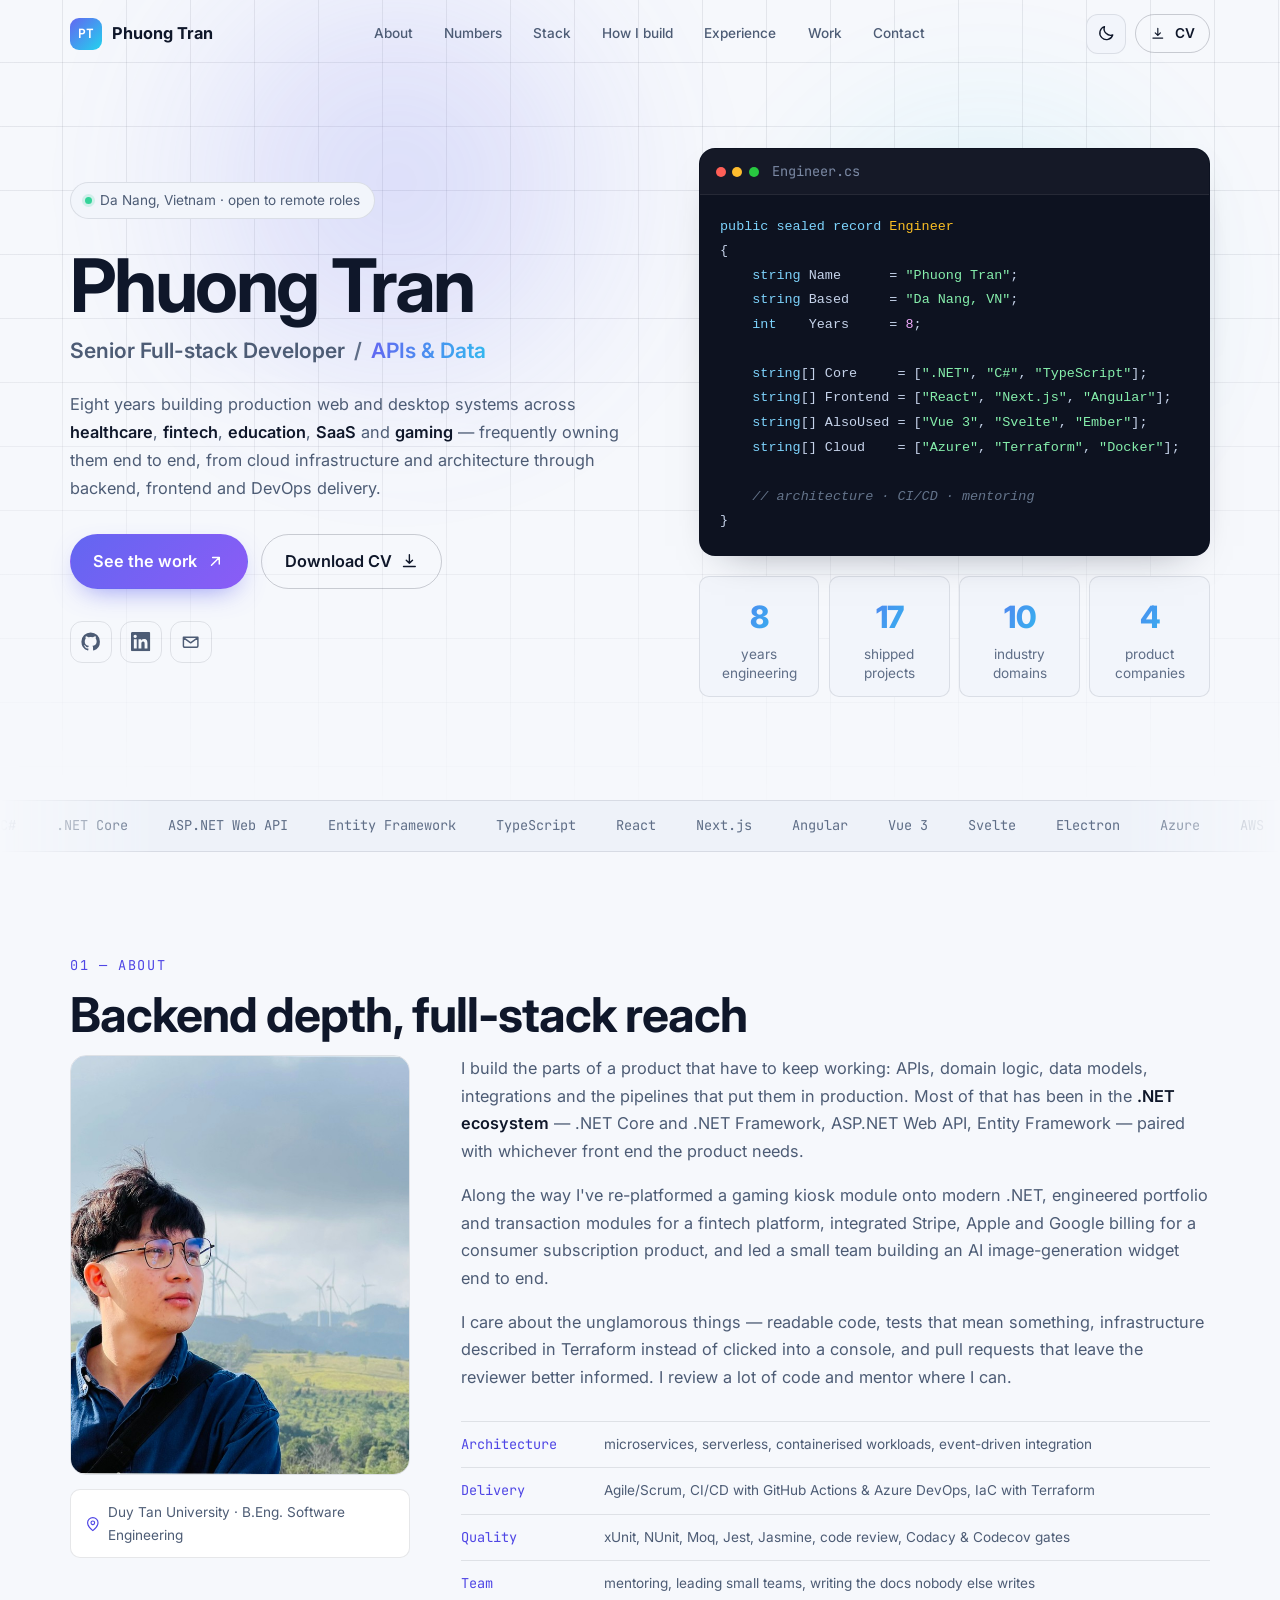
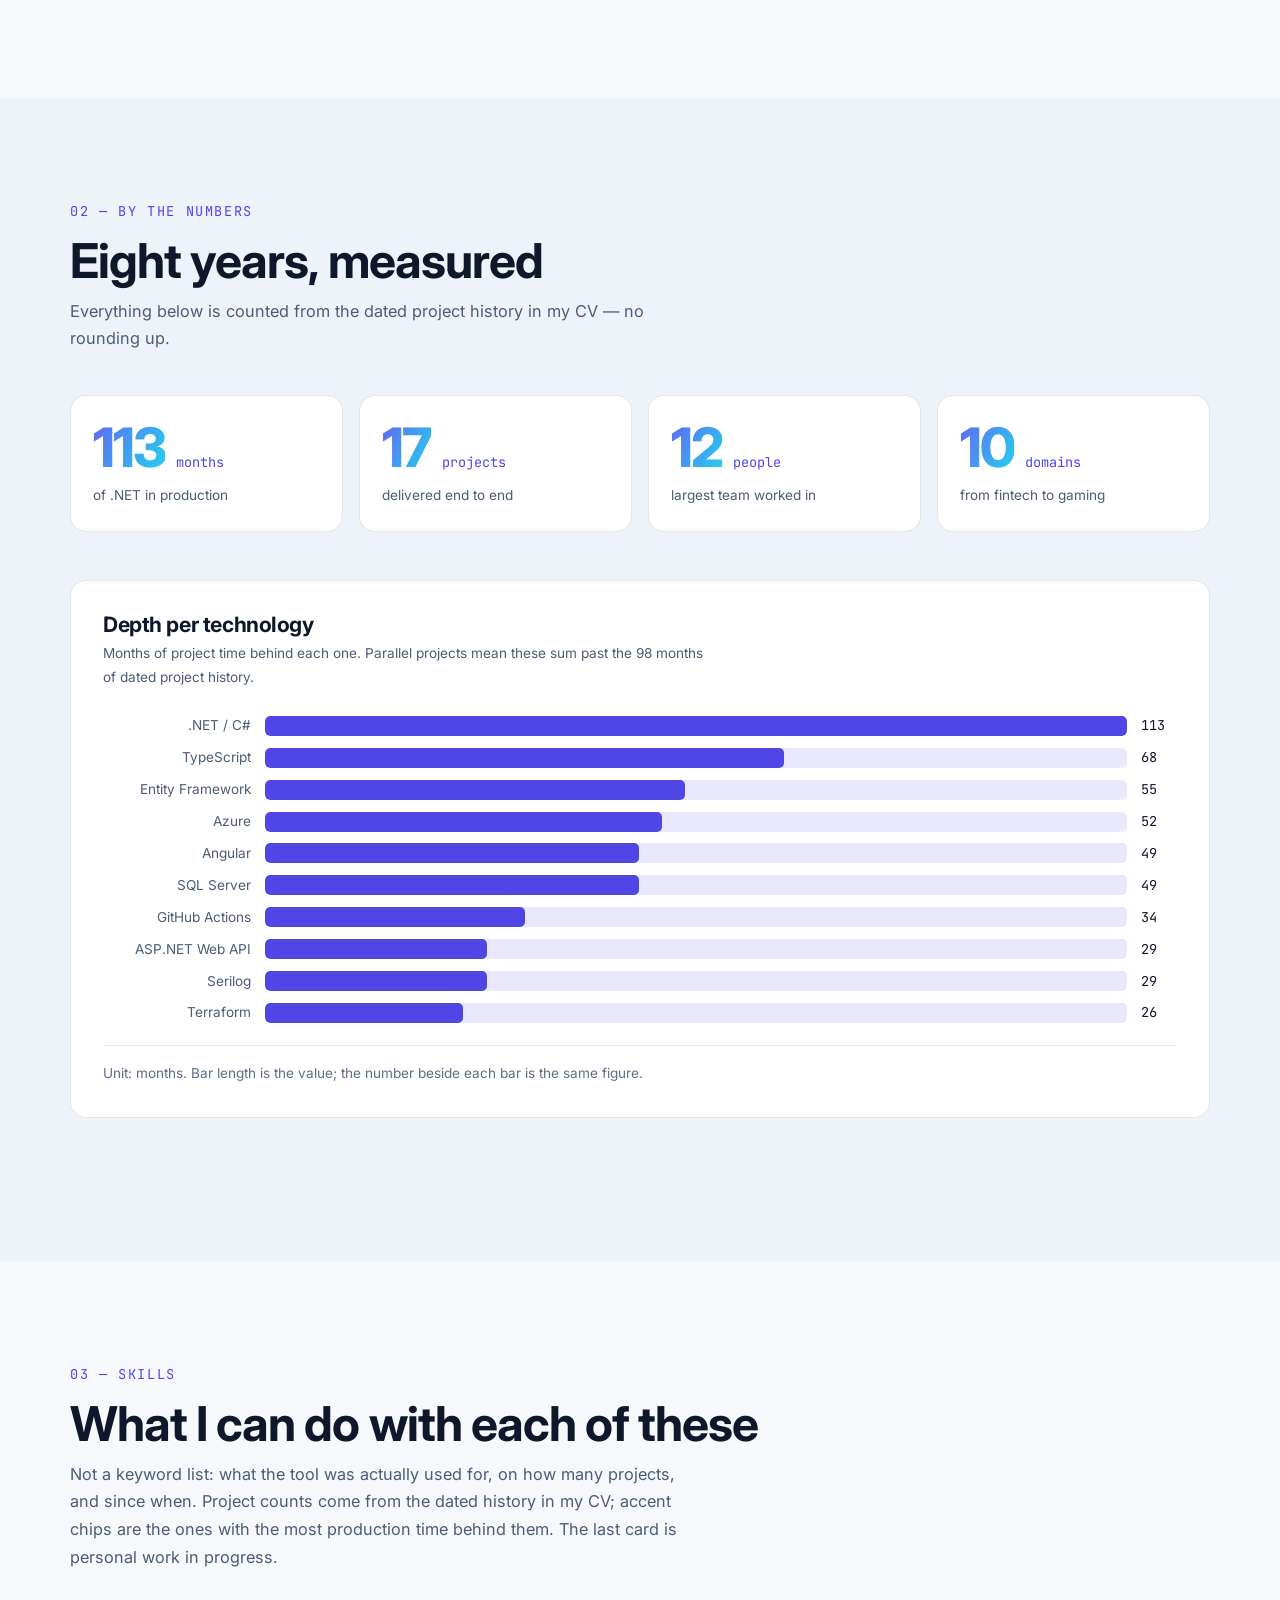
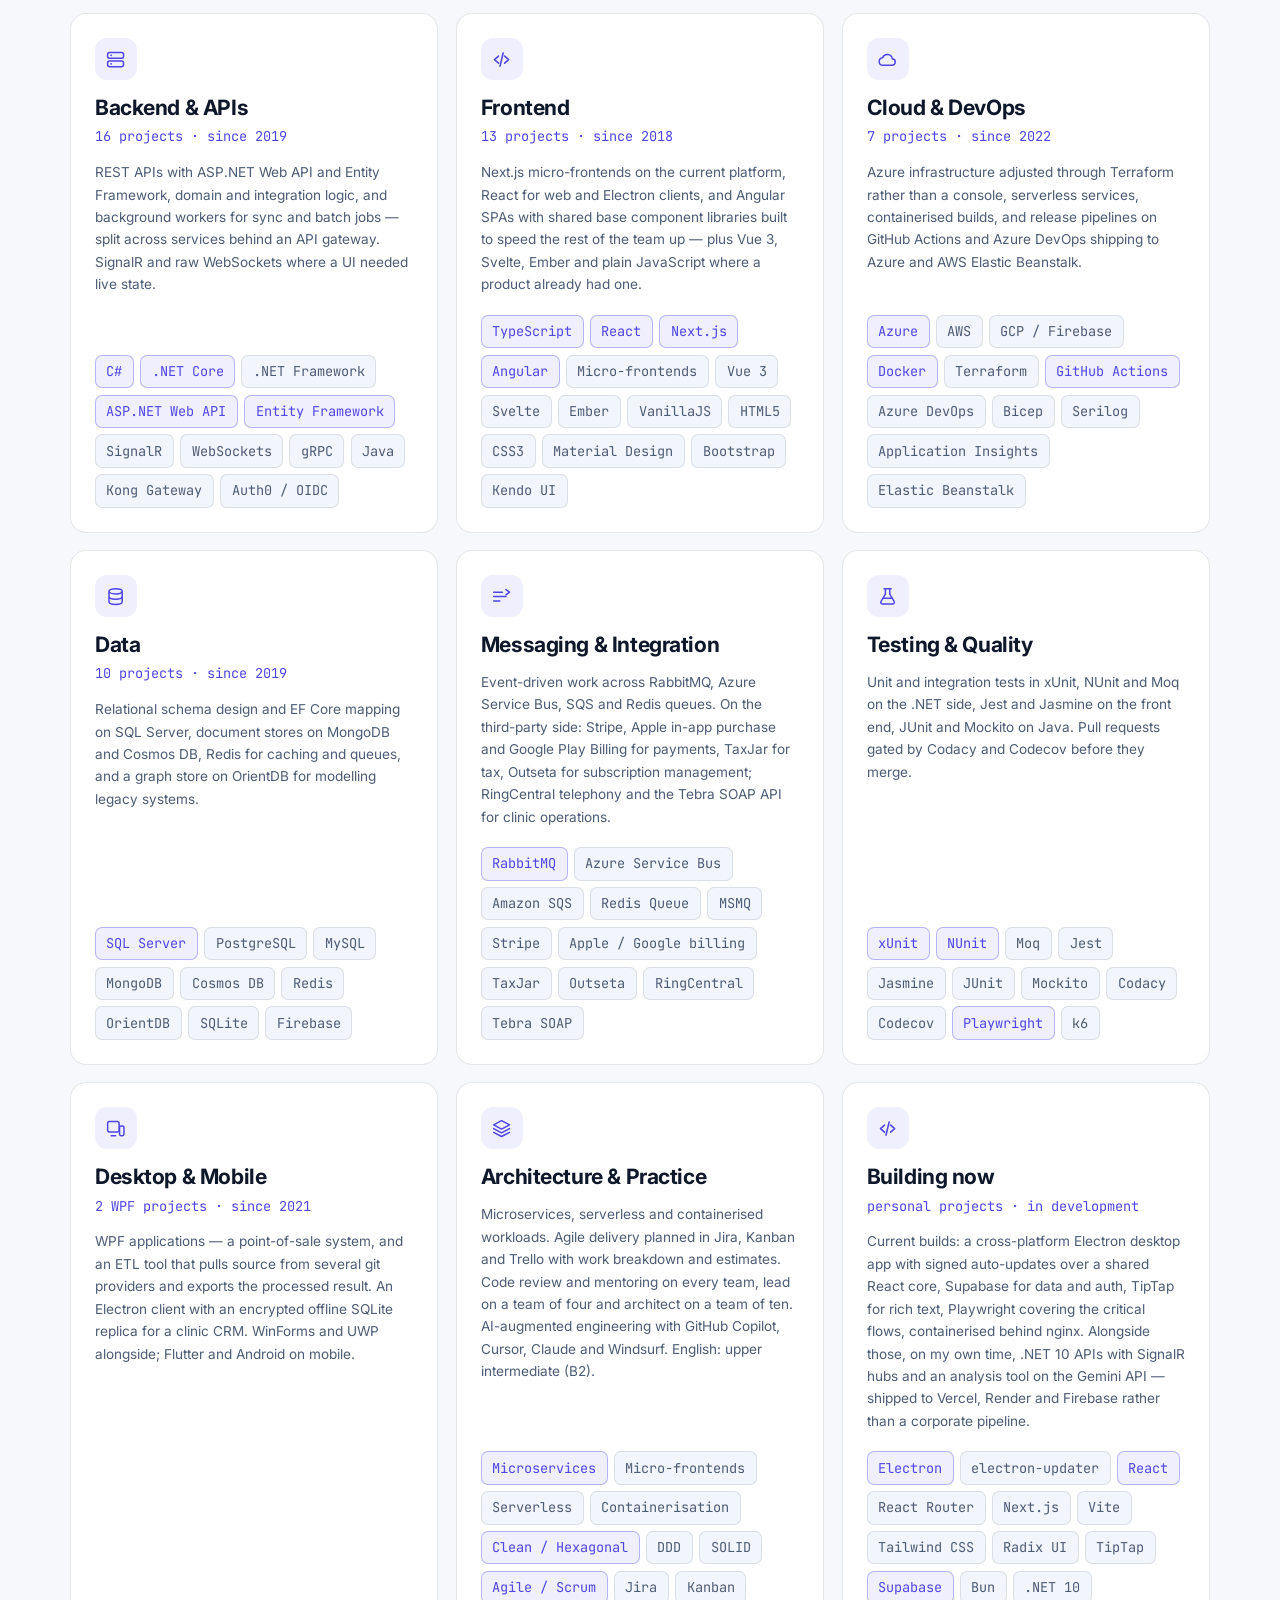
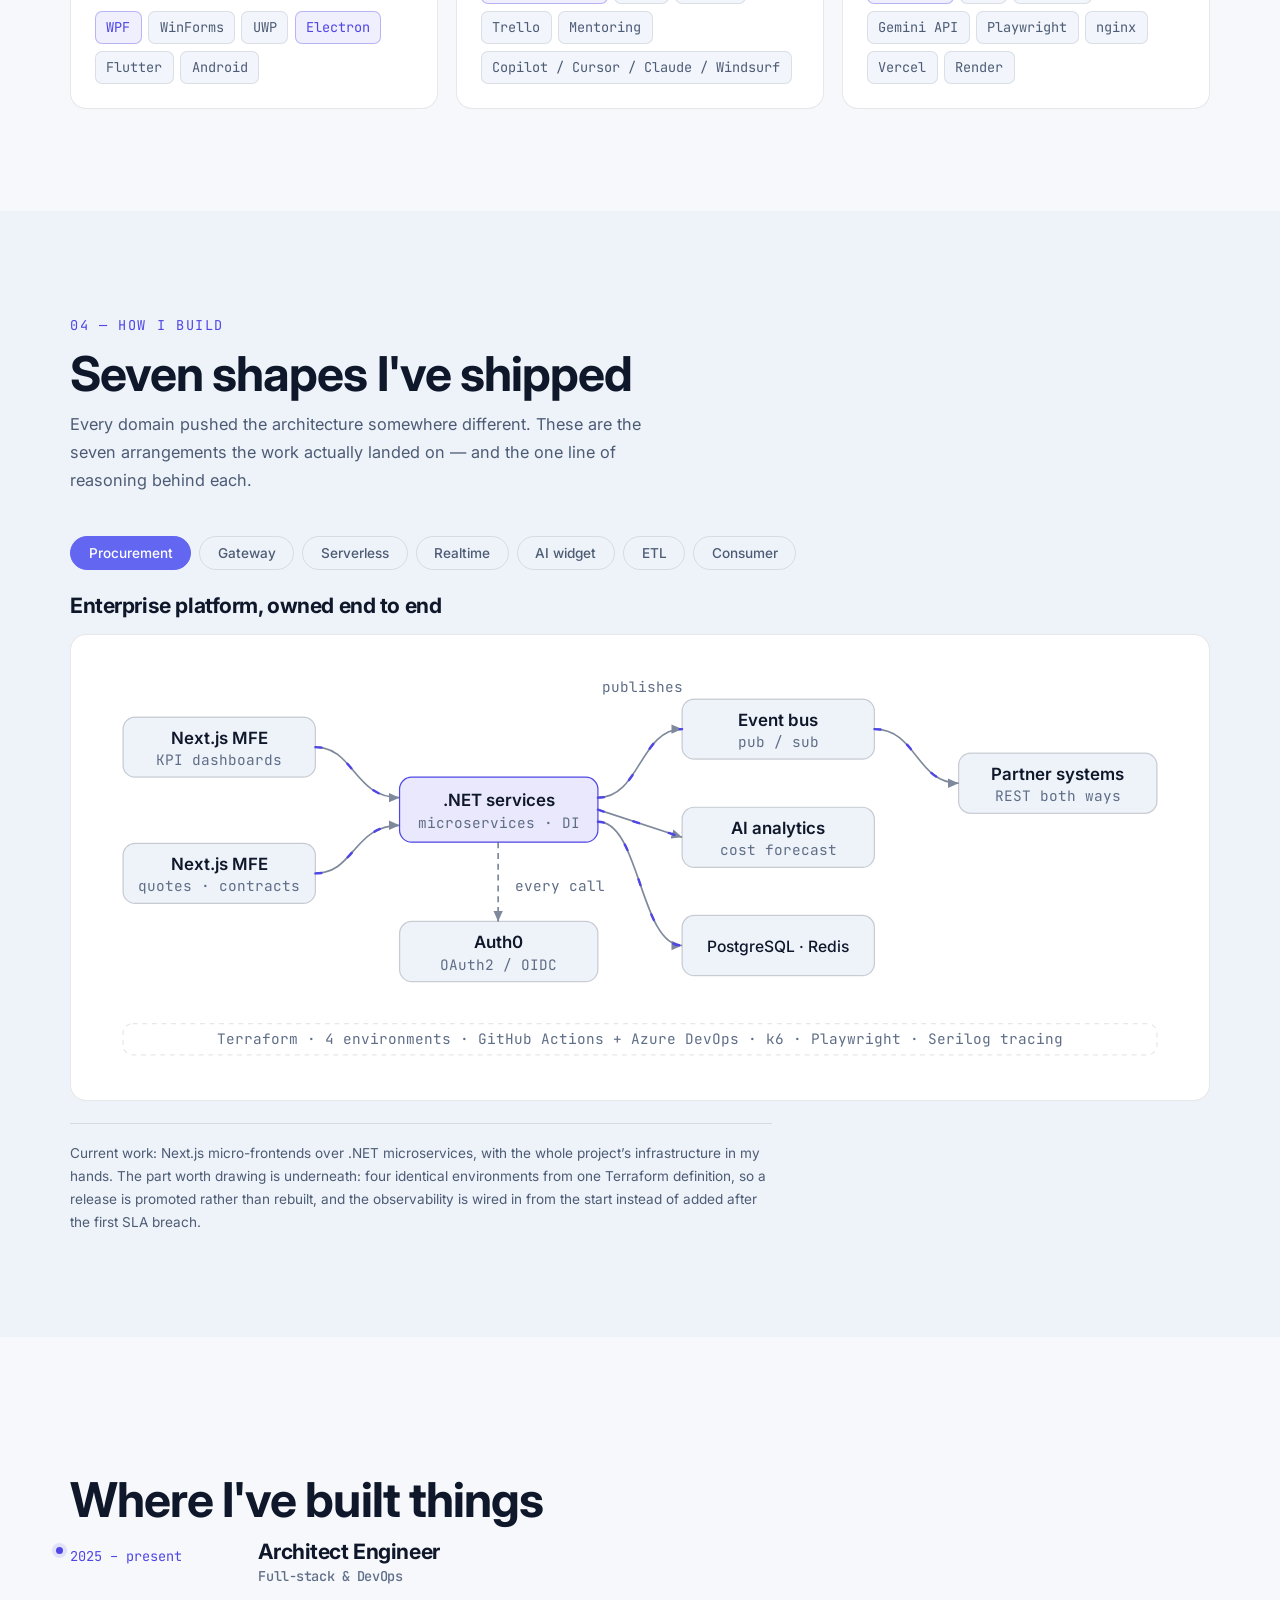
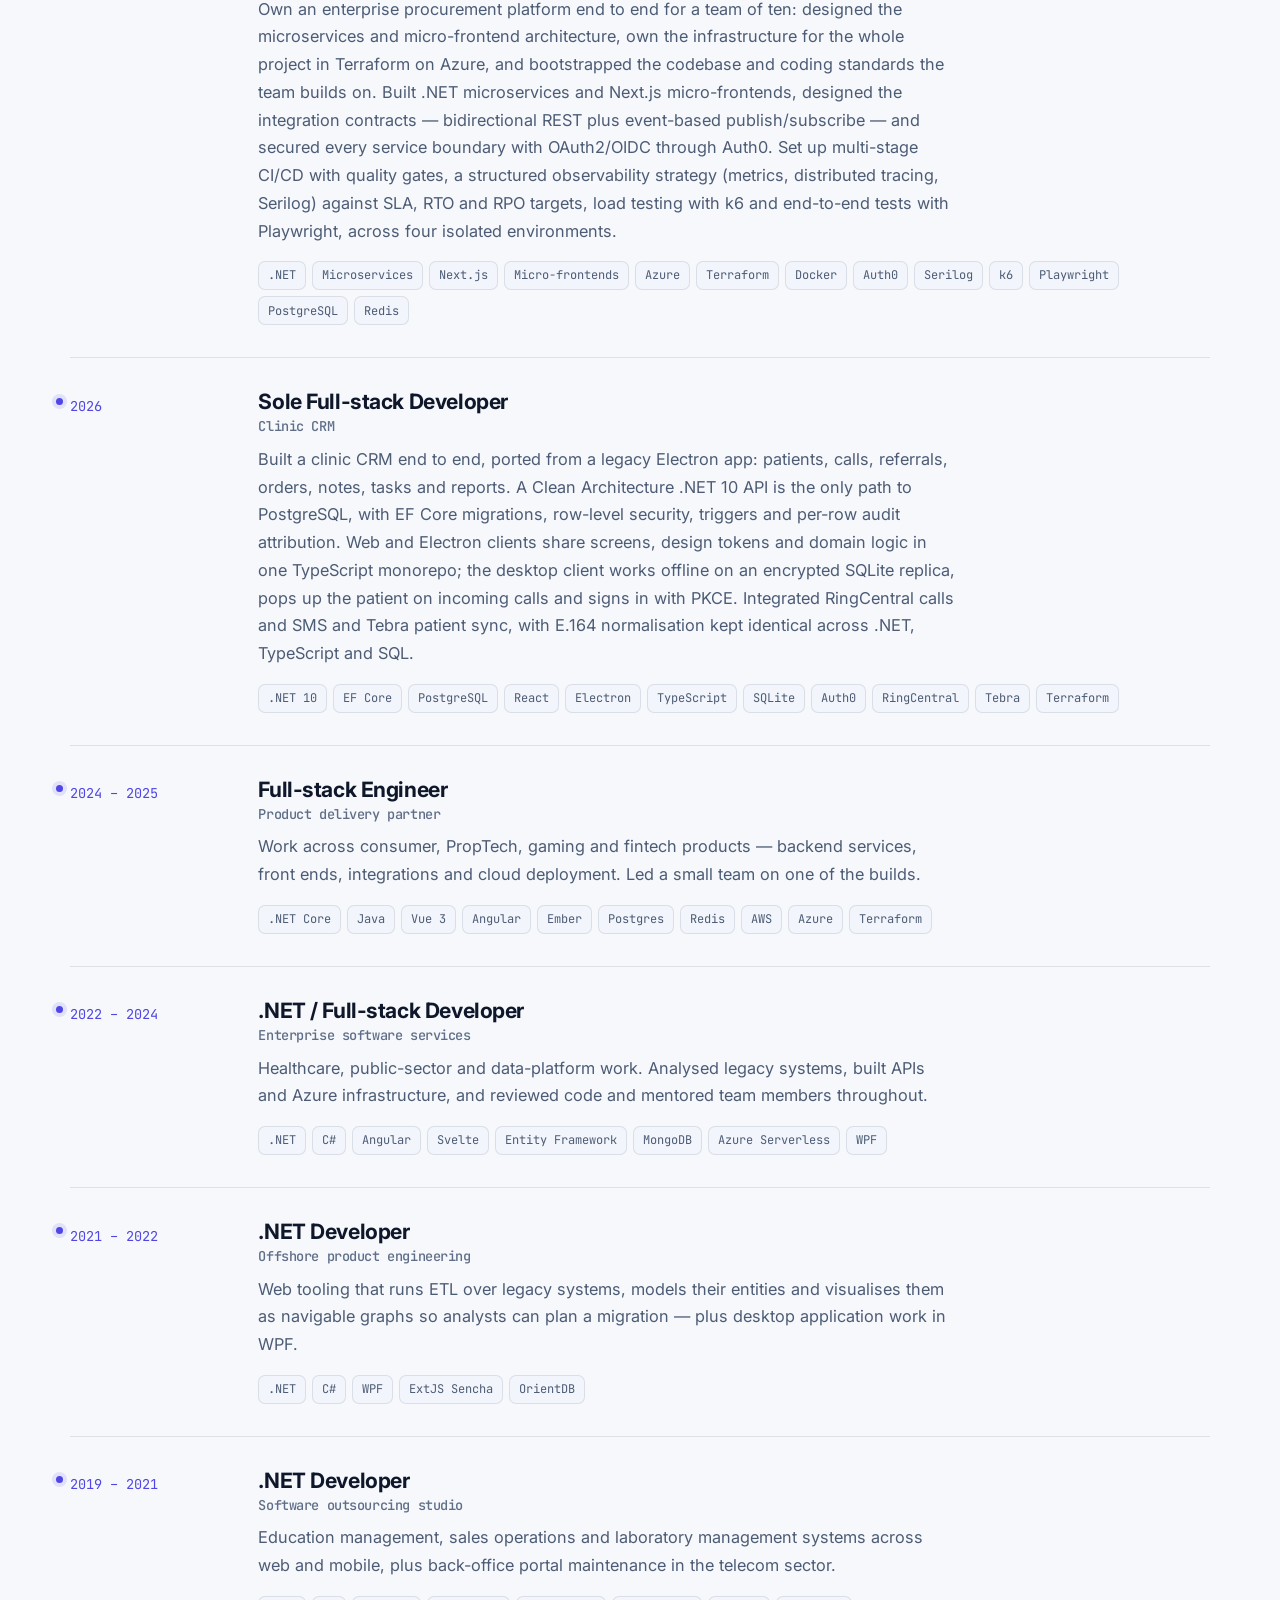
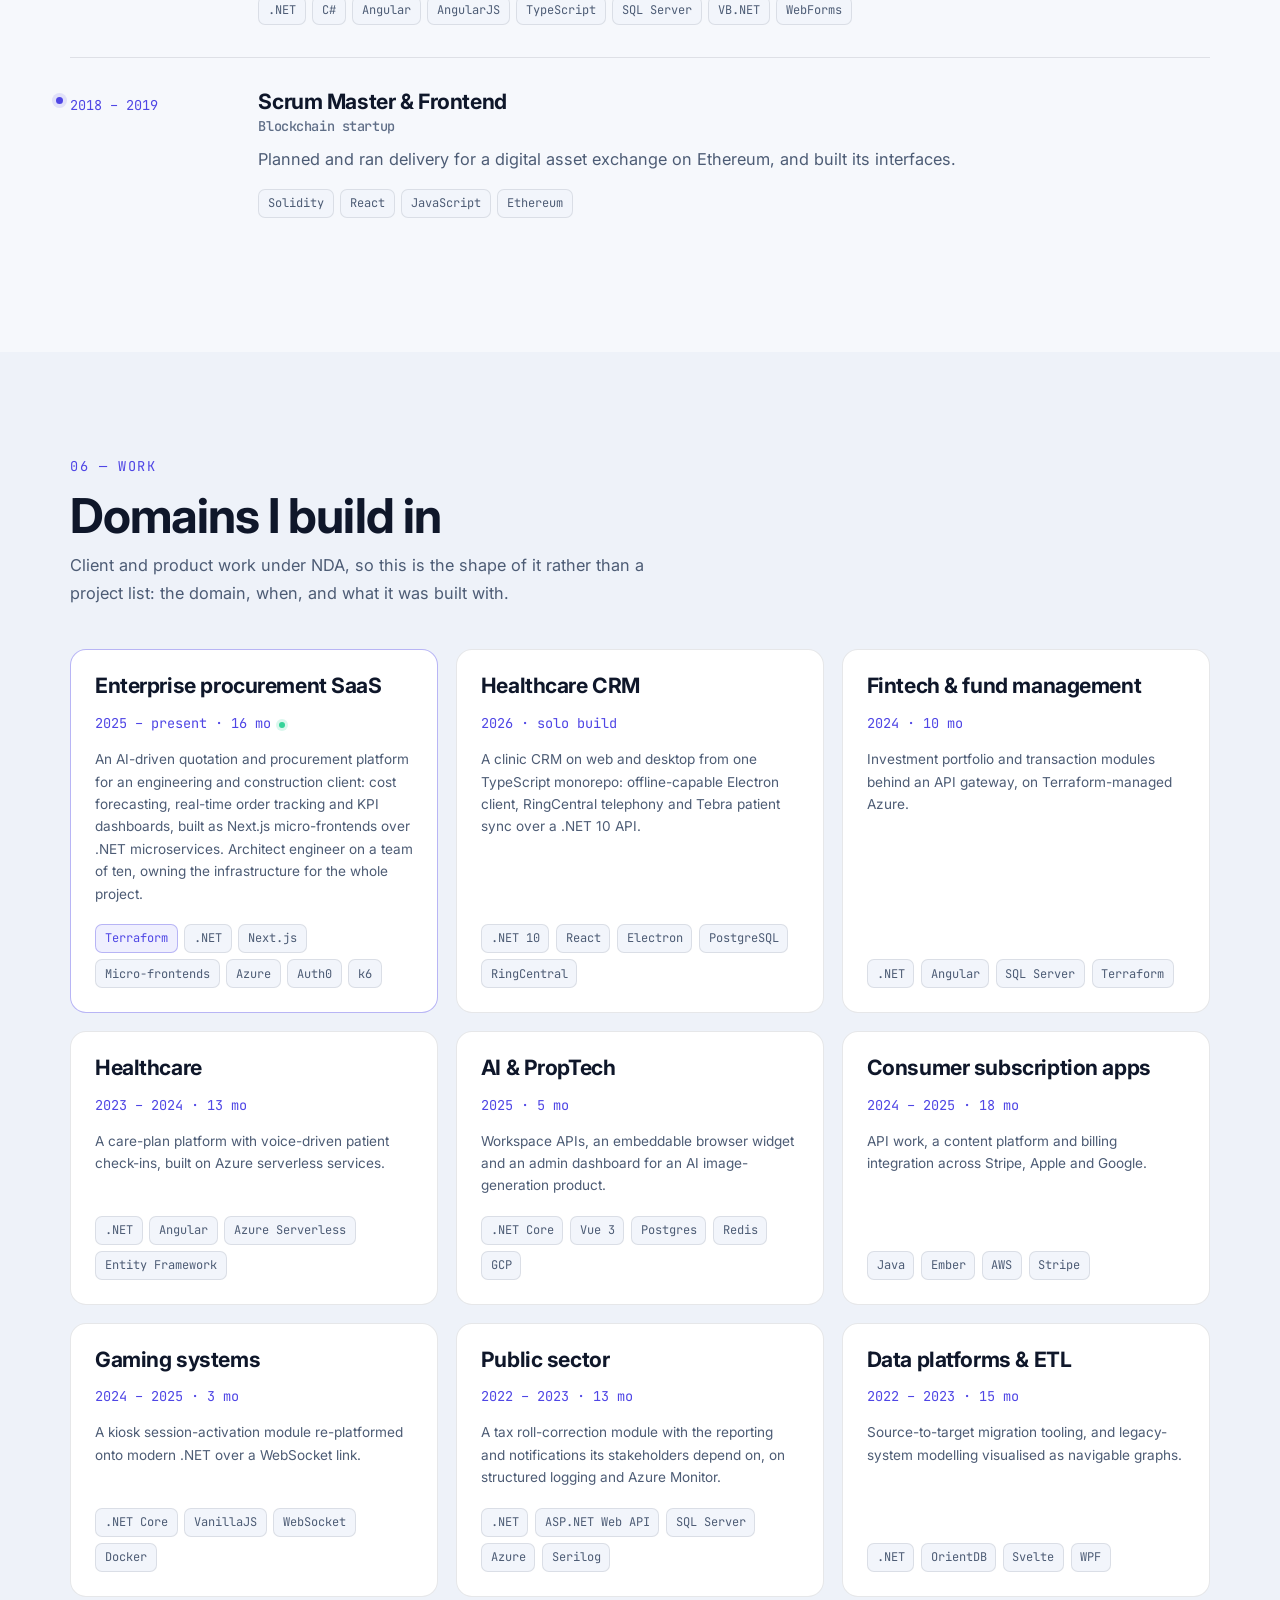
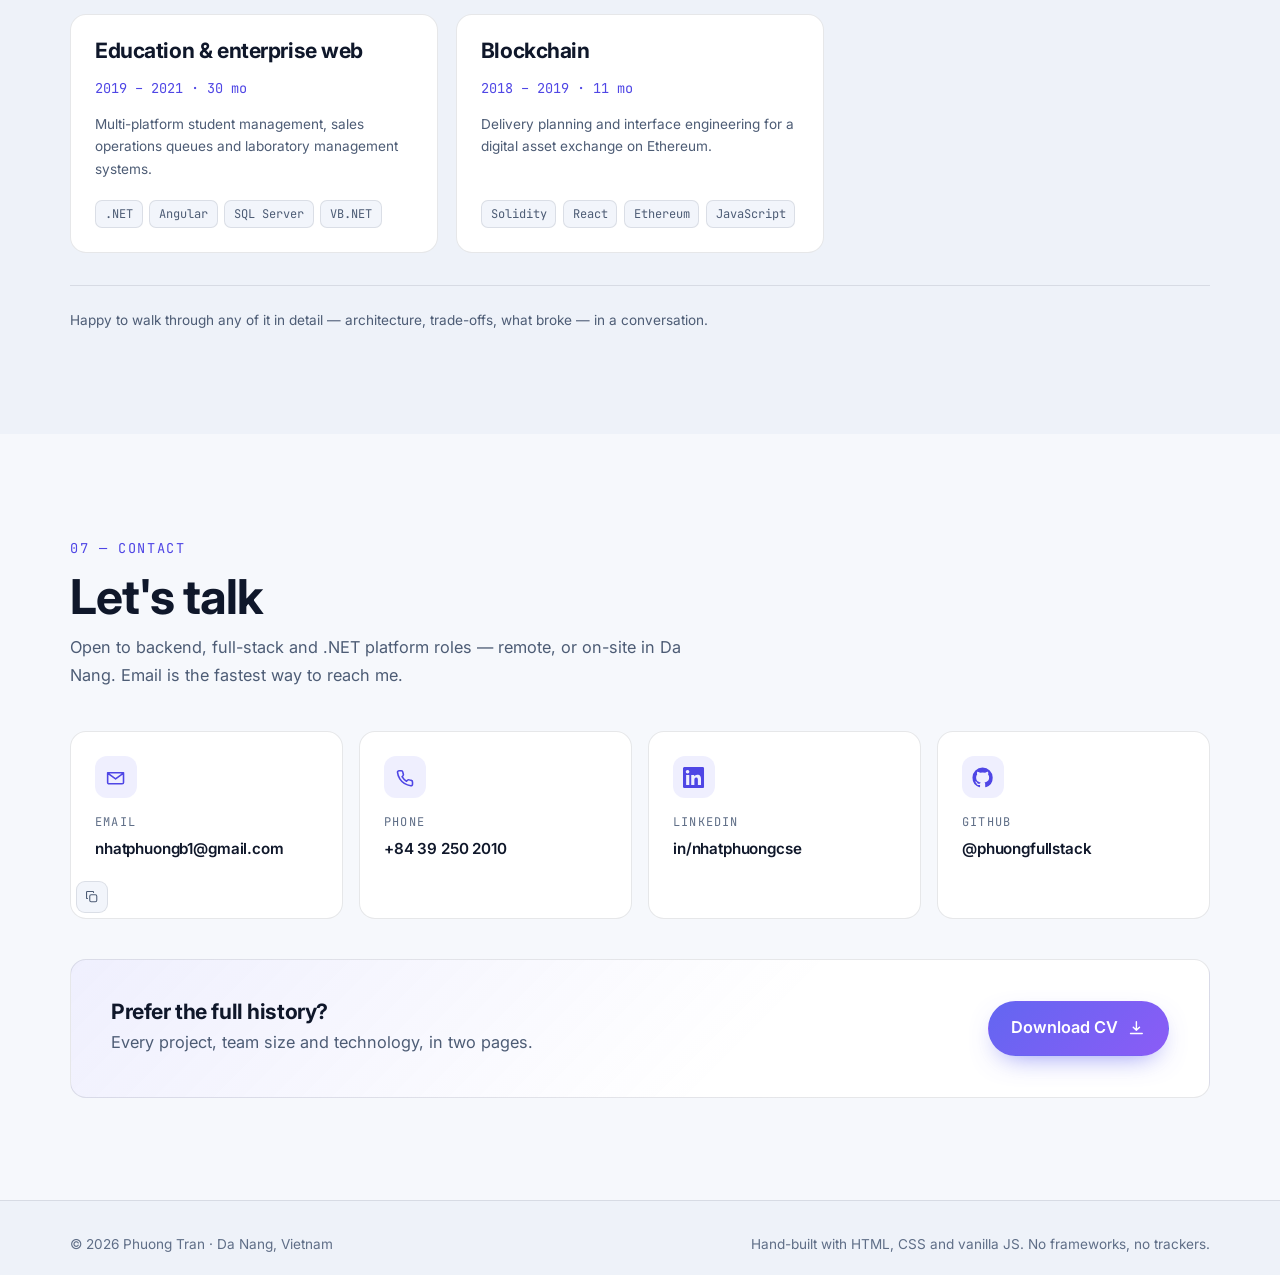
==== commit bd7e979c: "Sync portfolio with the new CV; add Clinic CRM - Procurement: Next.js micro-frontends over .NET micr" ====
--- a/index.html
+++ b/index.html
@@ -5,7 +5,7 @@
 <meta name="viewport" content="width=device-width, initial-scale=1.0">
 <title>Phuong Tran — Senior Full-stack Developer (.NET &amp; Cloud)</title>
 
-<meta name="description" content="Phuong Tran — senior full-stack developer in Da Nang, Vietnam. 8 years and 16 projects of .NET backend, Angular/Vue/Svelte front ends and cloud-native delivery on Azure and AWS, across healthcare, fintech, gaming, public sector and education.">
+<meta name="description" content="Phuong Tran — senior full-stack developer in Da Nang, Vietnam. 8 years and 17 projects of .NET backend, React/Next.js, Angular, Vue and Svelte front ends and cloud-native delivery on Azure and AWS, across healthcare, fintech, gaming, public sector and education.">
 <meta name="author" content="Phuong Tran">
 <meta name="theme-color" content="#0b0f17" media="(prefers-color-scheme: dark)">
 <meta name="theme-color" content="#f6f8fc" media="(prefers-color-scheme: light)">
@@ -175,7 +175,7 @@
     <span class="c-k">int</span>    Years     = <span class="c-n">8</span>;
 
     <span class="c-k">string</span>[] Core     = [<span class="c-s">".NET"</span>, <span class="c-s">"C#"</span>, <span class="c-s">"TypeScript"</span>];
-    <span class="c-k">string</span>[] Frontend = [<span class="c-s">"Angular"</span>, <span class="c-s">"React"</span>, <span class="c-s">"Next.js"</span>];
+    <span class="c-k">string</span>[] Frontend = [<span class="c-s">"React"</span>, <span class="c-s">"Next.js"</span>, <span class="c-s">"Angular"</span>];
     <span class="c-k">string</span>[] AlsoUsed = [<span class="c-s">"Vue 3"</span>, <span class="c-s">"Svelte"</span>, <span class="c-s">"Ember"</span>];
     <span class="c-k">string</span>[] Cloud    = [<span class="c-s">"Azure"</span>, <span class="c-s">"Terraform"</span>, <span class="c-s">"Docker"</span>];
 
@@ -185,7 +185,7 @@
 
         <dl class="stats">
           <div class="stats__item"><dt data-count="8">8</dt><dd>years<br>engineering</dd></div>
-          <div class="stats__item"><dt data-count="16">16</dt><dd>shipped<br>projects</dd></div>
+          <div class="stats__item"><dt data-count="17">17</dt><dd>shipped<br>projects</dd></div>
           <div class="stats__item"><dt data-count="10">10</dt><dd>industry<br>domains</dd></div>
           <div class="stats__item"><dt data-count="4">4</dt><dd>product<br>companies</dd></div>
         </dl>
@@ -197,8 +197,8 @@
   <!--==================== MARQUEE ====================-->
   <div class="marquee" aria-hidden="true">
     <div class="marquee__track">
-      <span>C#</span><span>.NET Core</span><span>ASP.NET Web API</span><span>Entity Framework</span><span>TypeScript</span><span>Angular</span><span>Vue 3</span><span>Svelte</span><span>Azure</span><span>AWS</span><span>Docker</span><span>Terraform</span><span>SQL Server</span><span>PostgreSQL</span><span>MongoDB</span><span>Redis</span><span>RabbitMQ</span><span>GitHub Actions</span><span>xUnit</span><span>WPF</span>
-      <span>C#</span><span>.NET Core</span><span>ASP.NET Web API</span><span>Entity Framework</span><span>TypeScript</span><span>Angular</span><span>Vue 3</span><span>Svelte</span><span>Azure</span><span>AWS</span><span>Docker</span><span>Terraform</span><span>SQL Server</span><span>PostgreSQL</span><span>MongoDB</span><span>Redis</span><span>RabbitMQ</span><span>GitHub Actions</span><span>xUnit</span><span>WPF</span>
+      <span>C#</span><span>.NET Core</span><span>ASP.NET Web API</span><span>Entity Framework</span><span>TypeScript</span><span>React</span><span>Next.js</span><span>Angular</span><span>Vue 3</span><span>Svelte</span><span>Electron</span><span>Azure</span><span>AWS</span><span>Docker</span><span>Terraform</span><span>SQL Server</span><span>PostgreSQL</span><span>MongoDB</span><span>Redis</span><span>RabbitMQ</span><span>GitHub Actions</span><span>xUnit</span><span>WPF</span>
+      <span>C#</span><span>.NET Core</span><span>ASP.NET Web API</span><span>Entity Framework</span><span>TypeScript</span><span>React</span><span>Next.js</span><span>Angular</span><span>Vue 3</span><span>Svelte</span><span>Electron</span><span>Azure</span><span>AWS</span><span>Docker</span><span>Terraform</span><span>SQL Server</span><span>PostgreSQL</span><span>MongoDB</span><span>Redis</span><span>RabbitMQ</span><span>GitHub Actions</span><span>xUnit</span><span>WPF</span>
     </div>
   </div>
 
@@ -262,7 +262,7 @@
           <span class="tile__label">of .NET in production</span>
         </div>
         <div class="tile">
-          <span class="tile__value" data-count="16">16</span>
+          <span class="tile__value" data-count="17">17</span>
           <span class="tile__unit">projects</span>
           <span class="tile__label">delivered end to end</span>
         </div>
@@ -284,12 +284,12 @@
           <p class="chart__sub">Months of project time behind each one. Parallel projects mean these sum past the 98 months of dated project history.</p>
         </figcaption>
 
-        <div class="bars" role="img" aria-label="Months of project time per technology: .NET and C# 113, TypeScript 68, Angular 65, Entity Framework 55, Azure 52, SQL Server 49, GitHub Actions 34, ASP.NET Web API 29, Serilog 29, Terraform 26.">
+        <div class="bars" role="img" aria-label="Months of project time per technology: .NET and C# 113, TypeScript 68, Entity Framework 55, Azure 52, Angular 49, SQL Server 49, GitHub Actions 34, ASP.NET Web API 29, Serilog 29, Terraform 26.">
           <div class="bars__row"><span class="bars__key">.NET / C#</span><div class="bars__track"><i style="--v:100%"></i></div><span class="bars__val">113</span></div>
           <div class="bars__row"><span class="bars__key">TypeScript</span><div class="bars__track"><i style="--v:60.2%"></i></div><span class="bars__val">68</span></div>
-          <div class="bars__row"><span class="bars__key">Angular</span><div class="bars__track"><i style="--v:57.5%"></i></div><span class="bars__val">65</span></div>
           <div class="bars__row"><span class="bars__key">Entity Framework</span><div class="bars__track"><i style="--v:48.7%"></i></div><span class="bars__val">55</span></div>
           <div class="bars__row"><span class="bars__key">Azure</span><div class="bars__track"><i style="--v:46.0%"></i></div><span class="bars__val">52</span></div>
+          <div class="bars__row"><span class="bars__key">Angular</span><div class="bars__track"><i style="--v:43.4%"></i></div><span class="bars__val">49</span></div>
           <div class="bars__row"><span class="bars__key">SQL Server</span><div class="bars__track"><i style="--v:43.4%"></i></div><span class="bars__val">49</span></div>
           <div class="bars__row"><span class="bars__key">GitHub Actions</span><div class="bars__track"><i style="--v:30.1%"></i></div><span class="bars__val">34</span></div>
           <div class="bars__row"><span class="bars__key">ASP.NET Web API</span><div class="bars__track"><i style="--v:25.7%"></i></div><span class="bars__val">29</span></div>
@@ -309,7 +309,7 @@
       <p class="section__lead">
         Not a keyword list: what the tool was actually used for, on how many projects, and since when.
         Project counts come from the dated history in my CV; accent chips are the ones with the most
-        production time behind them. The last card is work in progress, kept separate from the CV.
+        production time behind them. The last card is personal work in progress.
       </p>
 
       <div class="stack__grid">
@@ -317,7 +317,7 @@
         <article class="card stack__card">
           <div class="card__icon"><svg class="icon" aria-hidden="true"><use href="#i-server"/></svg></div>
           <h3>Backend &amp; APIs</h3>
-          <p class="stack__meta">15 projects &middot; since 2019</p>
+          <p class="stack__meta">16 projects &middot; since 2019</p>
           <p class="stack__blurb">REST APIs with ASP.NET Web API and Entity Framework, domain and integration logic, and background workers for sync and batch jobs &mdash; split across services behind an API gateway. SignalR and raw WebSockets where a UI needed live state.</p>
           <ul class="tags"><li class="tag tag--core">C#</li><li class="tag tag--core">.NET Core</li><li class="tag">.NET Framework</li><li class="tag tag--core">ASP.NET Web API</li><li class="tag tag--core">Entity Framework</li><li class="tag">SignalR</li><li class="tag">WebSockets</li><li class="tag">gRPC</li><li class="tag">Java</li><li class="tag">Kong Gateway</li><li class="tag">Auth0 / OIDC</li></ul>
         </article>
@@ -325,9 +325,9 @@
         <article class="card stack__card">
           <div class="card__icon"><svg class="icon" aria-hidden="true"><use href="#i-code"/></svg></div>
           <h3>Frontend</h3>
-          <p class="stack__meta">12 projects &middot; since 2018</p>
-          <p class="stack__blurb">Angular SPAs with shared base component libraries built to speed the rest of the team up, plus Vue 3, Svelte, Ember and plain JavaScript where a product already had one. Kendo UI, Material and Bootstrap for the component layer.</p>
-          <ul class="tags"><li class="tag tag--core">TypeScript</li><li class="tag tag--core">Angular</li><li class="tag">Next.js</li><li class="tag">Vue 3</li><li class="tag">Svelte</li><li class="tag">Ember</li><li class="tag">React</li><li class="tag">VanillaJS</li><li class="tag">HTML5</li><li class="tag">CSS3</li><li class="tag">Material Design</li><li class="tag">Bootstrap</li><li class="tag">Kendo UI</li></ul>
+          <p class="stack__meta">13 projects &middot; since 2018</p>
+          <p class="stack__blurb">Next.js micro-frontends on the current platform, React for web and Electron clients, and Angular SPAs with shared base component libraries built to speed the rest of the team up &mdash; plus Vue 3, Svelte, Ember and plain JavaScript where a product already had one.</p>
+          <ul class="tags"><li class="tag tag--core">TypeScript</li><li class="tag tag--core">React</li><li class="tag tag--core">Next.js</li><li class="tag tag--core">Angular</li><li class="tag">Micro-frontends</li><li class="tag">Vue 3</li><li class="tag">Svelte</li><li class="tag">Ember</li><li class="tag">VanillaJS</li><li class="tag">HTML5</li><li class="tag">CSS3</li><li class="tag">Material Design</li><li class="tag">Bootstrap</li><li class="tag">Kendo UI</li></ul>
         </article>
 
         <article class="card stack__card">
@@ -341,16 +341,16 @@
         <article class="card stack__card">
           <div class="card__icon"><svg class="icon" aria-hidden="true"><use href="#i-db"/></svg></div>
           <h3>Data</h3>
-          <p class="stack__meta">9 projects &middot; since 2019</p>
+          <p class="stack__meta">10 projects &middot; since 2019</p>
           <p class="stack__blurb">Relational schema design and EF Core mapping on SQL Server, document stores on MongoDB and Cosmos DB, Redis for caching and queues, and a graph store on OrientDB for modelling legacy systems.</p>
-          <ul class="tags"><li class="tag tag--core">SQL Server</li><li class="tag">PostgreSQL</li><li class="tag">MySQL</li><li class="tag">MongoDB</li><li class="tag">Cosmos DB</li><li class="tag">Redis</li><li class="tag">OrientDB</li><li class="tag">Firebase</li></ul>
+          <ul class="tags"><li class="tag tag--core">SQL Server</li><li class="tag">PostgreSQL</li><li class="tag">MySQL</li><li class="tag">MongoDB</li><li class="tag">Cosmos DB</li><li class="tag">Redis</li><li class="tag">OrientDB</li><li class="tag">SQLite</li><li class="tag">Firebase</li></ul>
         </article>
 
         <article class="card stack__card">
           <div class="card__icon"><svg class="icon" aria-hidden="true"><use href="#i-queue"/></svg></div>
           <h3>Messaging &amp; Integration</h3>
-          <p class="stack__blurb">Event-driven work across RabbitMQ, Azure Service Bus, SQS and Redis queues. On the third-party side: Stripe, Apple in-app purchase and Google Play Billing for payments, TaxJar for tax, Outseta for subscription management.</p>
-          <ul class="tags"><li class="tag tag--core">RabbitMQ</li><li class="tag">Azure Service Bus</li><li class="tag">Amazon SQS</li><li class="tag">Redis Queue</li><li class="tag">MSMQ</li><li class="tag">Stripe</li><li class="tag">Apple / Google billing</li><li class="tag">TaxJar</li><li class="tag">Outseta</li></ul>
+          <p class="stack__blurb">Event-driven work across RabbitMQ, Azure Service Bus, SQS and Redis queues. On the third-party side: Stripe, Apple in-app purchase and Google Play Billing for payments, TaxJar for tax, Outseta for subscription management; RingCentral telephony and the Tebra SOAP API for clinic operations.</p>
+          <ul class="tags"><li class="tag tag--core">RabbitMQ</li><li class="tag">Azure Service Bus</li><li class="tag">Amazon SQS</li><li class="tag">Redis Queue</li><li class="tag">MSMQ</li><li class="tag">Stripe</li><li class="tag">Apple / Google billing</li><li class="tag">TaxJar</li><li class="tag">Outseta</li><li class="tag">RingCentral</li><li class="tag">Tebra SOAP</li></ul>
         </article>
 
         <article class="card stack__card">
@@ -364,21 +364,21 @@
           <div class="card__icon"><svg class="icon" aria-hidden="true"><use href="#i-device"/></svg></div>
           <h3>Desktop &amp; Mobile</h3>
           <p class="stack__meta">2 WPF projects &middot; since 2021</p>
-          <p class="stack__blurb">WPF applications &mdash; a point-of-sale system, and an ETL tool that pulls source from several git providers and exports the processed result. WinForms and UWP alongside; Flutter and Android on mobile.</p>
-          <ul class="tags"><li class="tag tag--core">WPF</li><li class="tag">WinForms</li><li class="tag">UWP</li><li class="tag">Electron.js</li><li class="tag">Flutter</li><li class="tag">Android</li></ul>
+          <p class="stack__blurb">WPF applications &mdash; a point-of-sale system, and an ETL tool that pulls source from several git providers and exports the processed result. An Electron client with an encrypted offline SQLite replica for a clinic CRM. WinForms and UWP alongside; Flutter and Android on mobile.</p>
+          <ul class="tags"><li class="tag tag--core">WPF</li><li class="tag">WinForms</li><li class="tag">UWP</li><li class="tag tag--core">Electron</li><li class="tag">Flutter</li><li class="tag">Android</li></ul>
         </article>
 
         <article class="card stack__card">
           <div class="card__icon"><svg class="icon" aria-hidden="true"><use href="#i-layers"/></svg></div>
           <h3>Architecture &amp; Practice</h3>
-          <p class="stack__blurb">Microservices, serverless and containerised workloads. Agile delivery planned in Jira, Kanban and Trello with work breakdown and estimates. Code review and mentoring on every team, lead on a team of four and architect on a team of ten. AI-assisted development with Copilot, Cursor and Claude. English: upper intermediate (B2).</p>
-          <ul class="tags"><li class="tag tag--core">Microservices</li><li class="tag">Serverless</li><li class="tag">Containerisation</li><li class="tag tag--core">Clean / Hexagonal</li><li class="tag">DDD</li><li class="tag">SOLID</li><li class="tag tag--core">Agile / Scrum</li><li class="tag">Jira</li><li class="tag">Kanban</li><li class="tag">Trello</li><li class="tag">Mentoring</li><li class="tag">Copilot / Cursor / Claude</li></ul>
+          <p class="stack__blurb">Microservices, serverless and containerised workloads. Agile delivery planned in Jira, Kanban and Trello with work breakdown and estimates. Code review and mentoring on every team, lead on a team of four and architect on a team of ten. AI-augmented engineering with GitHub Copilot, Cursor, Claude and Windsurf. English: upper intermediate (B2).</p>
+          <ul class="tags"><li class="tag tag--core">Microservices</li><li class="tag">Micro-frontends</li><li class="tag">Serverless</li><li class="tag">Containerisation</li><li class="tag tag--core">Clean / Hexagonal</li><li class="tag">DDD</li><li class="tag">SOLID</li><li class="tag tag--core">Agile / Scrum</li><li class="tag">Jira</li><li class="tag">Kanban</li><li class="tag">Trello</li><li class="tag">Mentoring</li><li class="tag">Copilot / Cursor / Claude / Windsurf</li></ul>
         </article>
 
         <article class="card stack__card">
           <div class="card__icon"><svg class="icon" aria-hidden="true"><use href="#i-code"/></svg></div>
           <h3>Building now</h3>
-          <p class="stack__meta">in development &middot; outside the CV</p>
+          <p class="stack__meta">personal projects &middot; in development</p>
           <p class="stack__blurb">
             Current builds: a cross-platform Electron desktop app with signed auto-updates over a
             shared React core, Supabase for data and auth, TipTap for rich text, Playwright covering
@@ -416,8 +416,8 @@
 
         <figure class="arch__panel" id="panel-procure" role="tabpanel" aria-labelledby="tab-procure">
           <h3 class="arch__title">Enterprise platform, owned end to end</h3>
-          <div class="diagram"><svg class="diagram__svg" viewBox="0 0 900 340" role="img" aria-label="An Angular KPI portal and a Next.js public site call a layered .NET API, with every call authenticated through Auth0 using OAuth2 and OIDC. The API publishes to an event bus for asynchronous cross-system messaging, drives AI cost-forecasting analytics, and persists to PostgreSQL and Redis. Partner systems integrate over bidirectional REST. Terraform provisions four isolated environments, with CI/CD on GitHub Actions and Azure DevOps, k6 load tests, Playwright end-to-end tests and Serilog distributed tracing."><defs><marker id="ah" viewBox="0 0 10 10" refX="9" refY="5" markerWidth="7" markerHeight="7" orient="auto-start-reverse"><path d="M0 1 L9 5 L0 9 z" fill="currentColor"/></marker></defs><g class="d-node"><rect x="20" y="45" width="160" height="50" rx="10"/><text x="100" y="67">Angular portal</text><text x="100" y="85" class="d-sub">KPI dashboards</text></g><g class="d-node"><rect x="20" y="150" width="160" height="50" rx="10"/><text x="100" y="172">Next.js site</text><text x="100" y="190" class="d-sub">public</text></g><g class="d-node d-node--key"><rect x="250" y="95" width="165" height="54" rx="10"/><text x="332.5" y="119">.NET API</text><text x="332.5" y="137" class="d-sub">layered · DI</text></g><g class="d-node"><rect x="250" y="215" width="165" height="50" rx="10"/><text x="332.5" y="237">Auth0</text><text x="332.5" y="255" class="d-sub">OAuth2 / OIDC</text></g><g class="d-node"><rect x="485" y="30" width="160" height="50" rx="10"/><text x="565" y="52">Event bus</text><text x="565" y="70" class="d-sub">pub / sub</text></g><g class="d-node"><rect x="485" y="120" width="160" height="50" rx="10"/><text x="565" y="142">AI analytics</text><text x="565" y="160" class="d-sub">cost forecast</text></g><g class="d-node d-node--sm"><rect x="485" y="210" width="160" height="50" rx="10"/><text x="565" y="240">PostgreSQL · Redis</text></g><g class="d-node"><rect x="715" y="75" width="165" height="50" rx="10"/><text x="797.5" y="97">Partner systems</text><text x="797.5" y="115" class="d-sub">REST both ways</text></g><path class="d-edge" d="M180 70 C 212 70, 212 112, 250 112" marker-end="url(#ah)"/><path class="d-flow" d="M180 70 C 212 70, 212 112, 250 112"/><path class="d-edge" d="M180 175 C 212 175, 212 135, 250 135" marker-end="url(#ah)"/><path class="d-flow" d="M180 175 C 212 175, 212 135, 250 135"/><path class="d-edge d-edge--dash" d="M332 149 L 332 215" marker-end="url(#ah)"/><path class="d-edge" d="M415 112 C 450 112, 450 55, 485 55" marker-end="url(#ah)"/><path class="d-flow" d="M415 112 C 450 112, 450 55, 485 55"/><path class="d-edge" d="M415 122 L 485 145" marker-end="url(#ah)"/><path class="d-flow" d="M415 122 L 485 145"/><path class="d-edge" d="M415 132 C 450 132, 450 235, 485 235" marker-end="url(#ah)"/><path class="d-flow" d="M415 132 C 450 132, 450 235, 485 235"/><path class="d-edge" d="M645 55 C 680 55, 680 100, 715 100" marker-end="url(#ah)"/><path class="d-flow" d="M645 55 C 680 55, 680 100, 715 100"/><text class="d-label d-label--l" x="346" y="190">every call</text><text class="d-label" x="452" y="24">publishes</text><g class="d-group d-group--pipe"><rect x="20" y="300" width="860" height="26" rx="8"/></g><text class="d-label" x="450" y="317">Terraform &#183; 4 environments &#183; GitHub Actions + Azure DevOps &#183; k6 &#183; Playwright &#183; Serilog tracing</text></svg><p class="diagram__hint" aria-hidden="true">Swipe to pan &rarr;</p></div>
-          <figcaption class="diagram__cap">Current work. The part worth drawing is underneath: four identical environments from one Terraform definition, so a release is promoted rather than rebuilt, and the observability is wired in from the start instead of added after the first SLA breach.</figcaption>
+          <div class="diagram"><svg class="diagram__svg" viewBox="0 0 900 340" role="img" aria-label="Next.js micro-frontends for KPI dashboards and for quotations and contracts call .NET microservices, with every call authenticated through Auth0 using OAuth2 and OIDC. The services publish to an event bus for asynchronous cross-system messaging, drives AI cost-forecasting analytics, and persists to PostgreSQL and Redis. Partner systems integrate over bidirectional REST. Terraform provisions four isolated environments, with CI/CD on GitHub Actions and Azure DevOps, k6 load tests, Playwright end-to-end tests and Serilog distributed tracing."><defs><marker id="ah" viewBox="0 0 10 10" refX="9" refY="5" markerWidth="7" markerHeight="7" orient="auto-start-reverse"><path d="M0 1 L9 5 L0 9 z" fill="currentColor"/></marker></defs><g class="d-node"><rect x="20" y="45" width="160" height="50" rx="10"/><text x="100" y="67">Next.js MFE</text><text x="100" y="85" class="d-sub">KPI dashboards</text></g><g class="d-node"><rect x="20" y="150" width="160" height="50" rx="10"/><text x="100" y="172">Next.js MFE</text><text x="100" y="190" class="d-sub">quotes · contracts</text></g><g class="d-node d-node--key"><rect x="250" y="95" width="165" height="54" rx="10"/><text x="332.5" y="119">.NET services</text><text x="332.5" y="137" class="d-sub">microservices · DI</text></g><g class="d-node"><rect x="250" y="215" width="165" height="50" rx="10"/><text x="332.5" y="237">Auth0</text><text x="332.5" y="255" class="d-sub">OAuth2 / OIDC</text></g><g class="d-node"><rect x="485" y="30" width="160" height="50" rx="10"/><text x="565" y="52">Event bus</text><text x="565" y="70" class="d-sub">pub / sub</text></g><g class="d-node"><rect x="485" y="120" width="160" height="50" rx="10"/><text x="565" y="142">AI analytics</text><text x="565" y="160" class="d-sub">cost forecast</text></g><g class="d-node d-node--sm"><rect x="485" y="210" width="160" height="50" rx="10"/><text x="565" y="240">PostgreSQL · Redis</text></g><g class="d-node"><rect x="715" y="75" width="165" height="50" rx="10"/><text x="797.5" y="97">Partner systems</text><text x="797.5" y="115" class="d-sub">REST both ways</text></g><path class="d-edge" d="M180 70 C 212 70, 212 112, 250 112" marker-end="url(#ah)"/><path class="d-flow" d="M180 70 C 212 70, 212 112, 250 112"/><path class="d-edge" d="M180 175 C 212 175, 212 135, 250 135" marker-end="url(#ah)"/><path class="d-flow" d="M180 175 C 212 175, 212 135, 250 135"/><path class="d-edge d-edge--dash" d="M332 149 L 332 215" marker-end="url(#ah)"/><path class="d-edge" d="M415 112 C 450 112, 450 55, 485 55" marker-end="url(#ah)"/><path class="d-flow" d="M415 112 C 450 112, 450 55, 485 55"/><path class="d-edge" d="M415 122 L 485 145" marker-end="url(#ah)"/><path class="d-flow" d="M415 122 L 485 145"/><path class="d-edge" d="M415 132 C 450 132, 450 235, 485 235" marker-end="url(#ah)"/><path class="d-flow" d="M415 132 C 450 132, 450 235, 485 235"/><path class="d-edge" d="M645 55 C 680 55, 680 100, 715 100" marker-end="url(#ah)"/><path class="d-flow" d="M645 55 C 680 55, 680 100, 715 100"/><text class="d-label d-label--l" x="346" y="190">every call</text><text class="d-label" x="452" y="24">publishes</text><g class="d-group d-group--pipe"><rect x="20" y="300" width="860" height="26" rx="8"/></g><text class="d-label" x="450" y="317">Terraform &#183; 4 environments &#183; GitHub Actions + Azure DevOps &#183; k6 &#183; Playwright &#183; Serilog tracing</text></svg><p class="diagram__hint" aria-hidden="true">Swipe to pan &rarr;</p></div>
+          <figcaption class="diagram__cap">Current work: Next.js micro-frontends over .NET microservices, with the whole project&rsquo;s infrastructure in my hands. The part worth drawing is underneath: four identical environments from one Terraform definition, so a release is promoted rather than rebuilt, and the observability is wired in from the start instead of added after the first SLA breach.</figcaption>
         </figure>
 
         <figure class="arch__panel" id="panel-gateway" role="tabpanel" aria-labelledby="tab-gateway" data-hide>
@@ -473,10 +473,10 @@
           <div class="timeline__body">
             <h3 class="timeline__role">Architect Engineer <span class="timeline__at">Full-stack &amp; DevOps</span></h3>
             <p class="timeline__desc">
-              Own an enterprise procurement platform end to end for a team of ten: architected the
-              Azure infrastructure in Terraform, bootstrapped the codebase and set the layered design,
-              coding standards and NuGet versioning the team builds on. Built .NET services and the
-              Angular front end, designed the integration contracts &mdash; bidirectional REST plus
+              Own an enterprise procurement platform end to end for a team of ten: designed the
+              microservices and micro-frontend architecture, own the infrastructure for the whole project
+              in Terraform on Azure, and bootstrapped the codebase and coding standards the team builds on.
+              Built .NET microservices and Next.js micro-frontends, designed the integration contracts &mdash; bidirectional REST plus
               event-based publish/subscribe &mdash; and secured every service boundary with
               OAuth2/OIDC through Auth0. Set up multi-stage CI/CD with quality gates, a structured
               observability strategy (metrics, distributed tracing, Serilog) against SLA, RTO and RPO
@@ -484,8 +484,28 @@
               environments.
             </p>
             <ul class="tags tags--sm">
-              <li class="tag">.NET</li><li class="tag">Angular</li><li class="tag">Next.js</li><li class="tag">Azure</li><li class="tag">Terraform</li>
+              <li class="tag">.NET</li><li class="tag">Microservices</li><li class="tag">Next.js</li><li class="tag">Micro-frontends</li><li class="tag">Azure</li><li class="tag">Terraform</li>
               <li class="tag">Docker</li><li class="tag">Auth0</li><li class="tag">Serilog</li><li class="tag">k6</li><li class="tag">Playwright</li><li class="tag">PostgreSQL</li><li class="tag">Redis</li>
+            </ul>
+          </div>
+        </li>
+
+        <li class="timeline__item">
+          <div class="timeline__when">2026</div>
+          <div class="timeline__body">
+            <h3 class="timeline__role">Sole Full-stack Developer <span class="timeline__at">Clinic CRM</span></h3>
+            <p class="timeline__desc">
+              Built a clinic CRM end to end, ported from a legacy Electron app: patients, calls,
+              referrals, orders, notes, tasks and reports. A Clean Architecture .NET 10 API is the only
+              path to PostgreSQL, with EF Core migrations, row-level security, triggers and per-row audit
+              attribution. Web and Electron clients share screens, design tokens and domain logic in one
+              TypeScript monorepo; the desktop client works offline on an encrypted SQLite replica, pops up
+              the patient on incoming calls and signs in with PKCE. Integrated RingCentral calls and SMS and
+              Tebra patient sync, with E.164 normalisation kept identical across .NET, TypeScript and SQL.
+            </p>
+            <ul class="tags tags--sm">
+              <li class="tag">.NET 10</li><li class="tag">EF Core</li><li class="tag">PostgreSQL</li><li class="tag">React</li><li class="tag">Electron</li>
+              <li class="tag">TypeScript</li><li class="tag">SQLite</li><li class="tag">Auth0</li><li class="tag">RingCentral</li><li class="tag">Tebra</li><li class="tag">Terraform</li>
             </ul>
           </div>
         </li>
@@ -584,11 +604,21 @@
           <span class="domain__when">2025 &ndash; present &middot; 16 mo</span>
           <p class="domain__what">
             An AI-driven quotation and procurement platform for an engineering and construction
-            client: cost forecasting, real-time order tracking and KPI dashboards. Architect engineer
-            on a team of ten &mdash; infrastructure, architecture, full stack and DevOps.
+            client: cost forecasting, real-time order tracking and KPI dashboards, built as Next.js
+            micro-frontends over .NET microservices. Architect engineer on a team of ten, owning the
+            infrastructure for the whole project.
           </p>
           <ul class="tags tags--sm">
-            <li class="tag tag--core">Terraform</li><li class="tag">.NET</li><li class="tag">Angular</li><li class="tag">Next.js</li><li class="tag">Azure</li><li class="tag">Auth0</li><li class="tag">k6</li>
+            <li class="tag tag--core">Terraform</li><li class="tag">.NET</li><li class="tag">Next.js</li><li class="tag">Micro-frontends</li><li class="tag">Azure</li><li class="tag">Auth0</li><li class="tag">k6</li>
+          </ul>
+        </article>
+
+        <article class="card domain">
+          <h3 class="domain__title">Healthcare CRM</h3>
+          <span class="domain__when">2026 &middot; solo build</span>
+          <p class="domain__what">A clinic CRM on web and desktop from one TypeScript monorepo: offline-capable Electron client, RingCentral telephony and Tebra patient sync over a .NET 10 API.</p>
+          <ul class="tags tags--sm">
+            <li class="tag">.NET 10</li><li class="tag">React</li><li class="tag">Electron</li><li class="tag">PostgreSQL</li><li class="tag">RingCentral</li>
           </ul>
         </article>
 
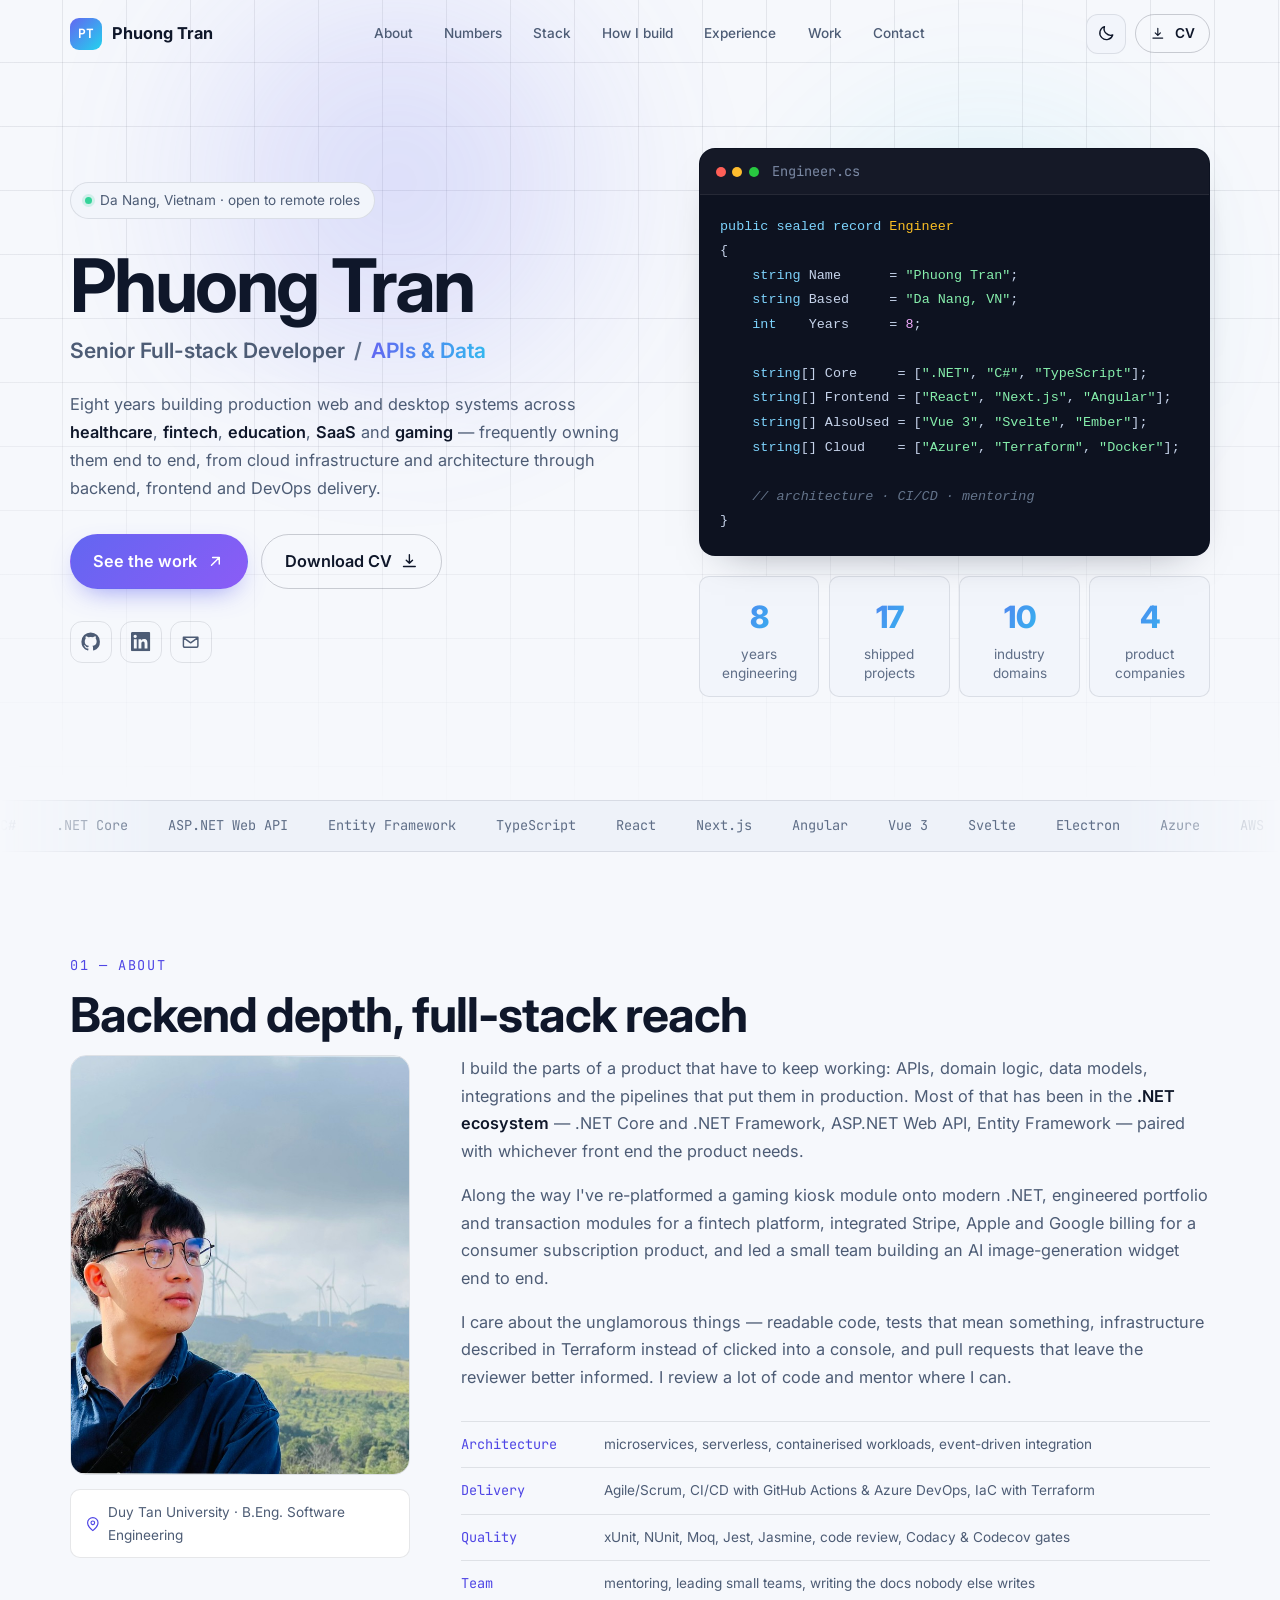
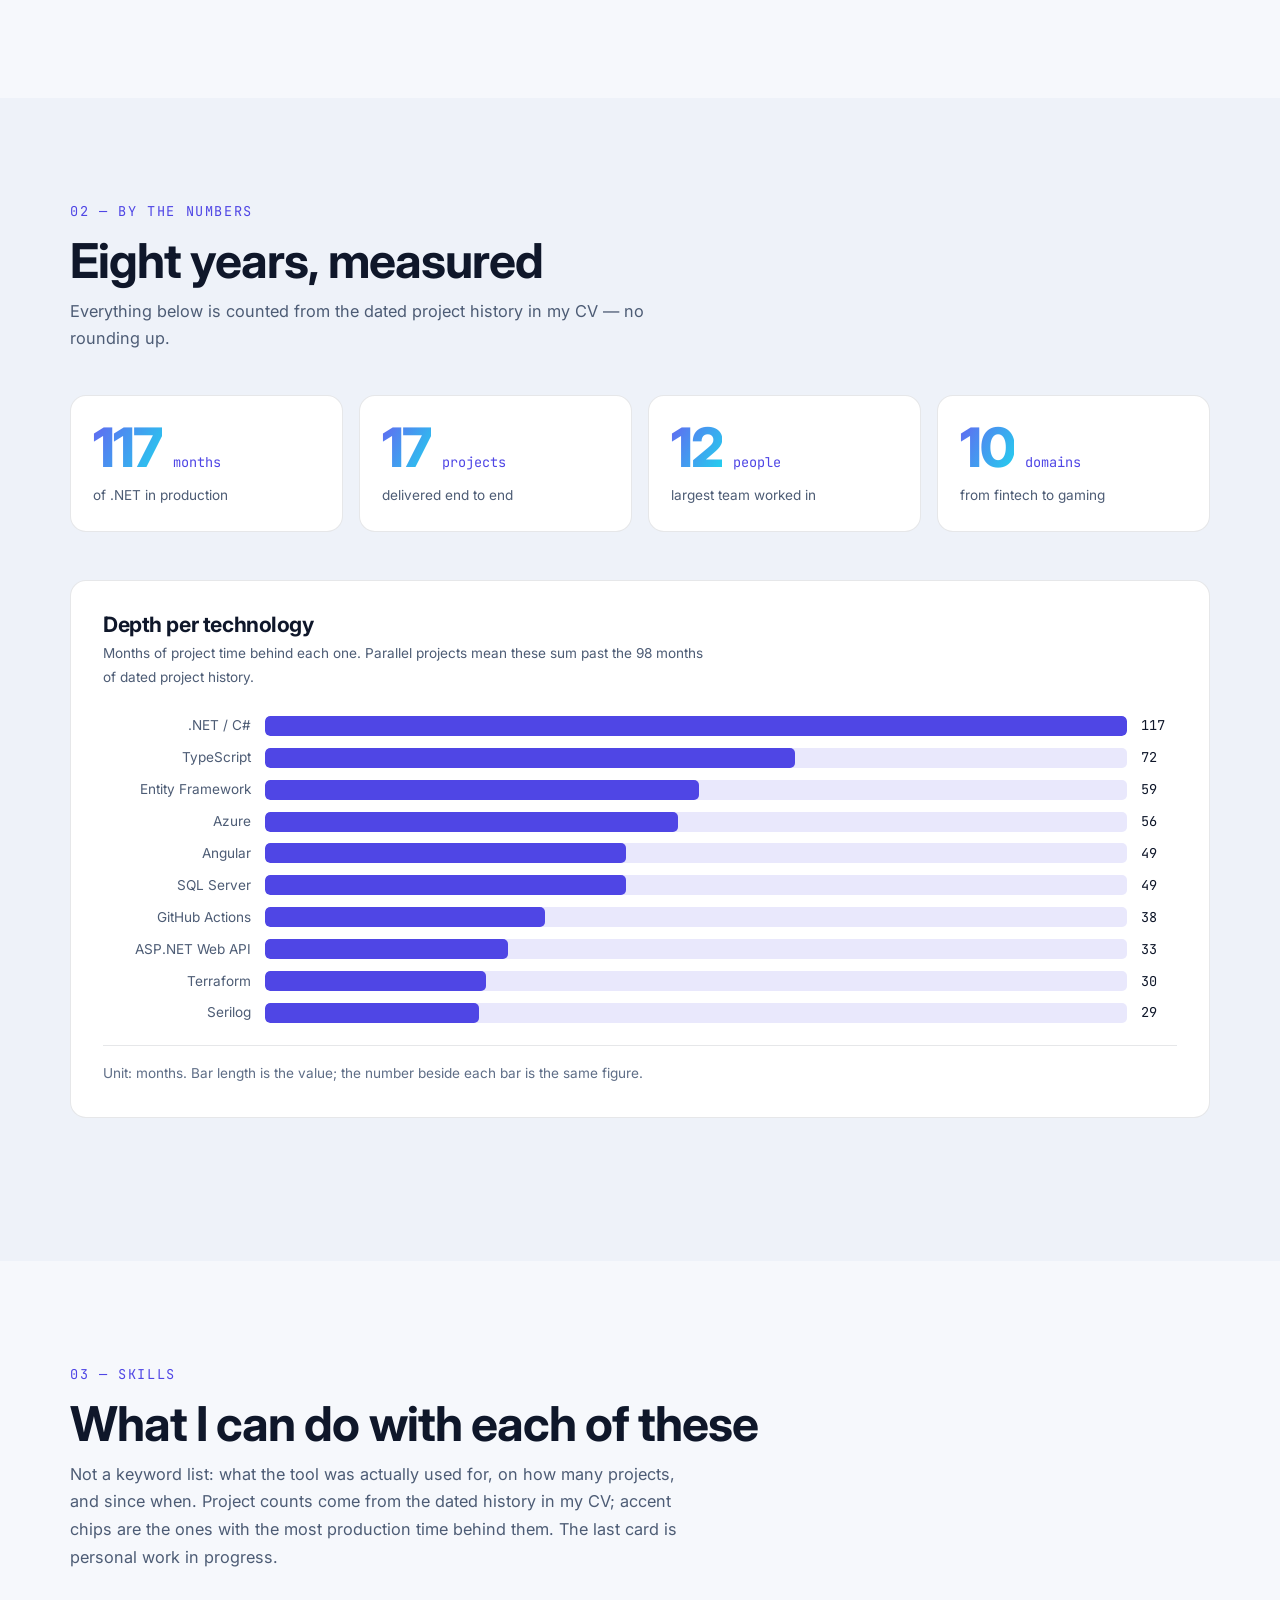
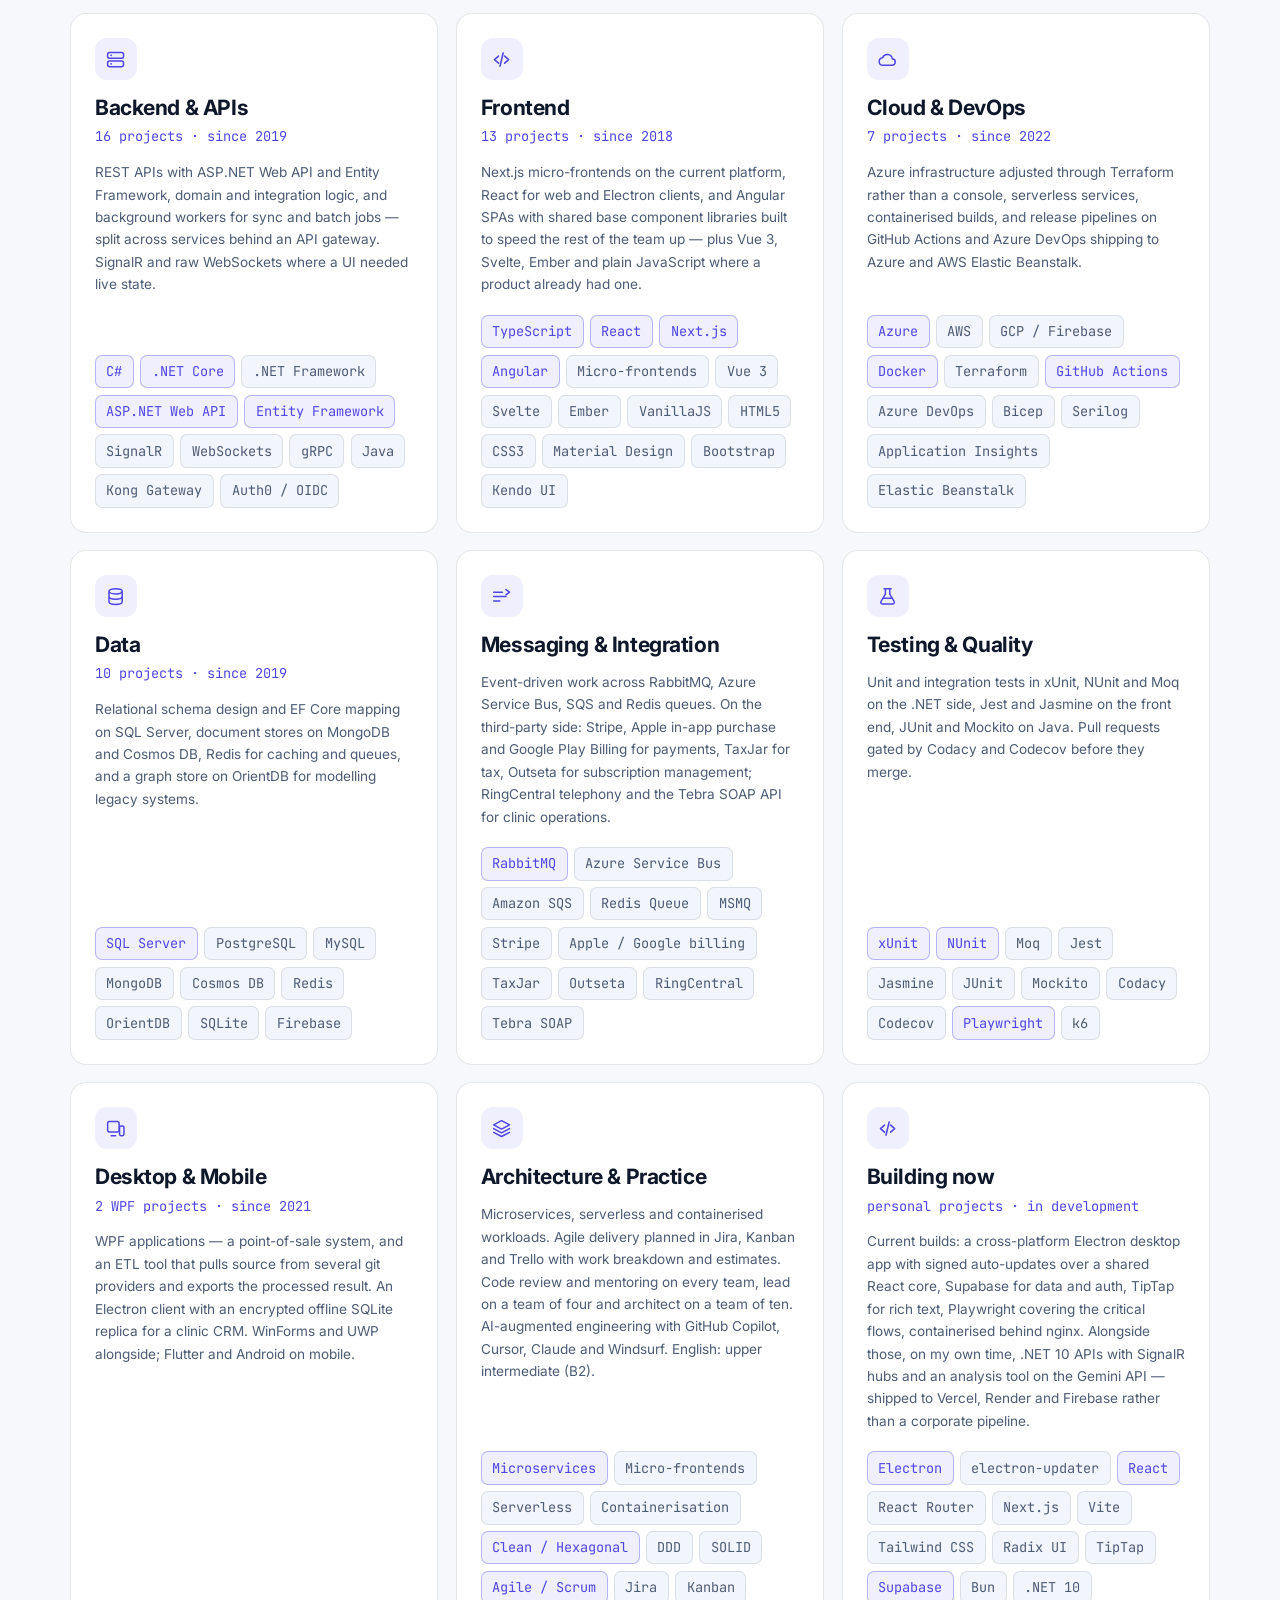
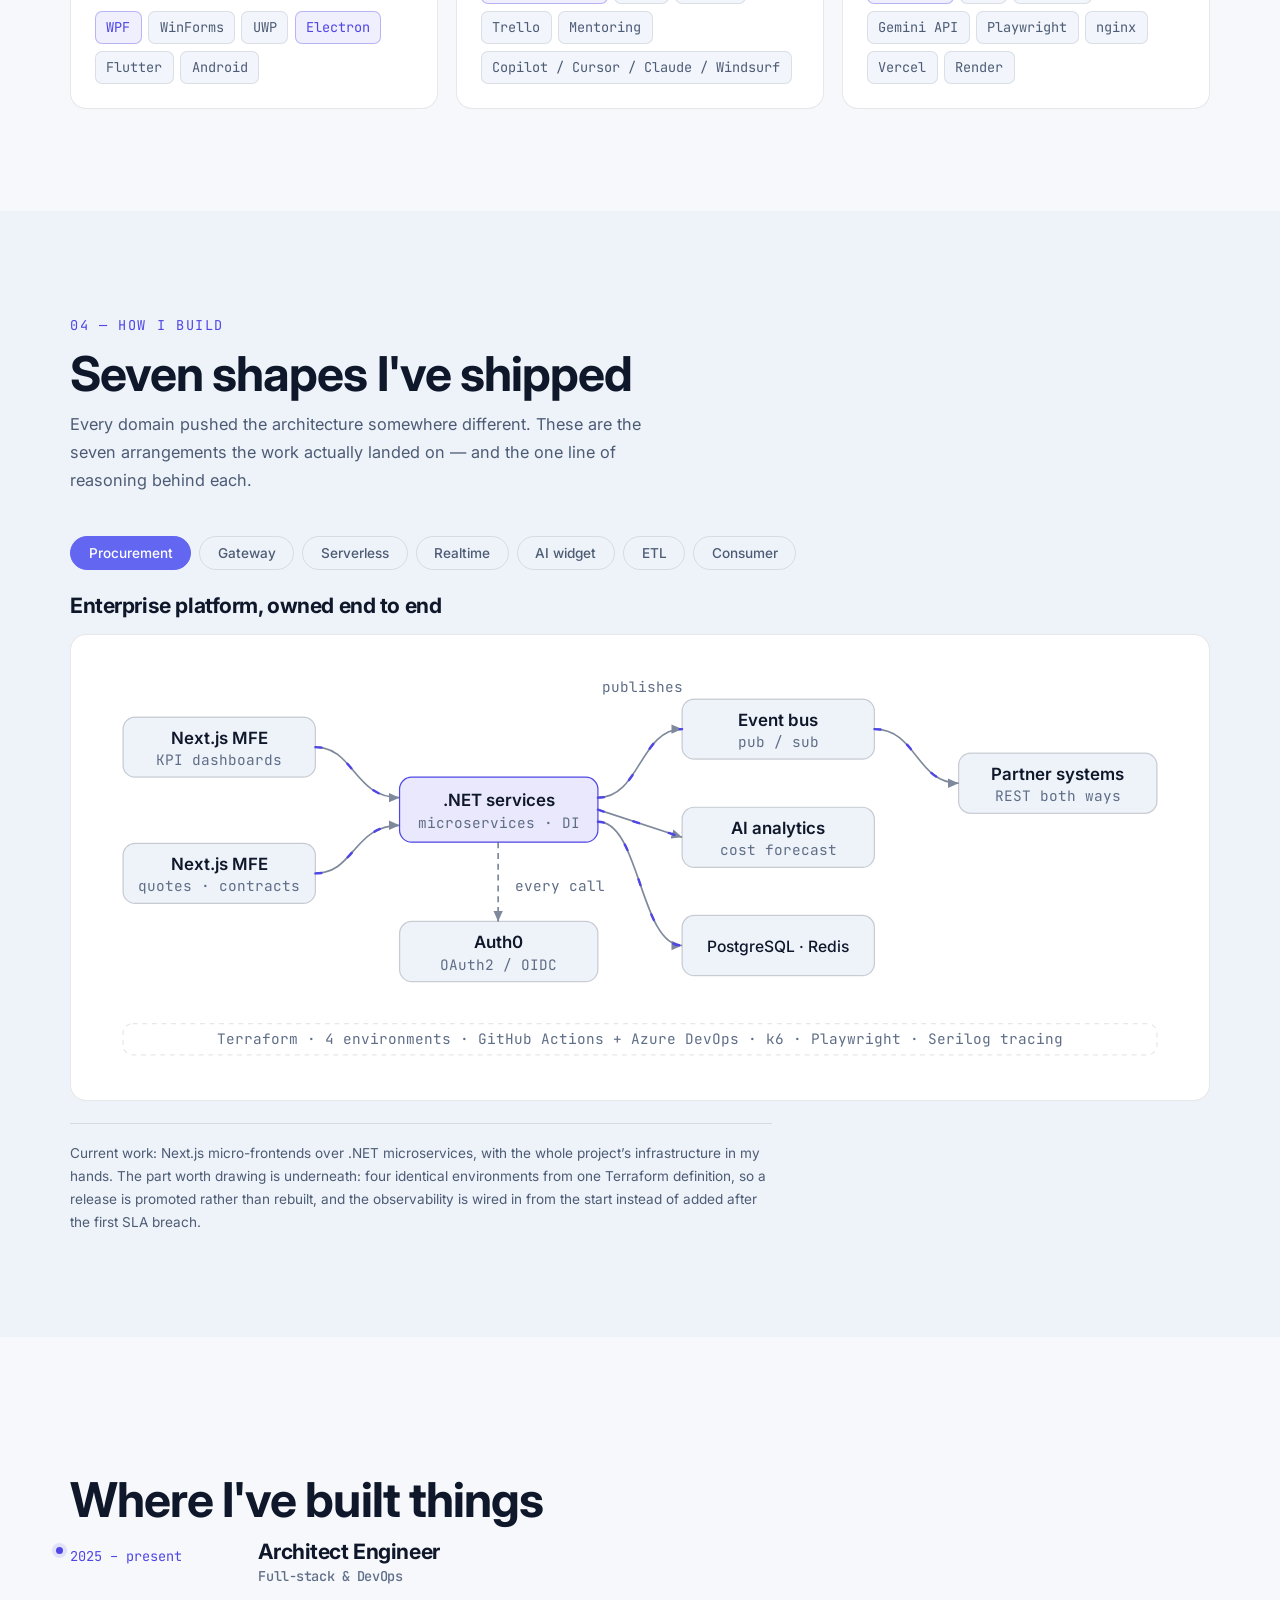
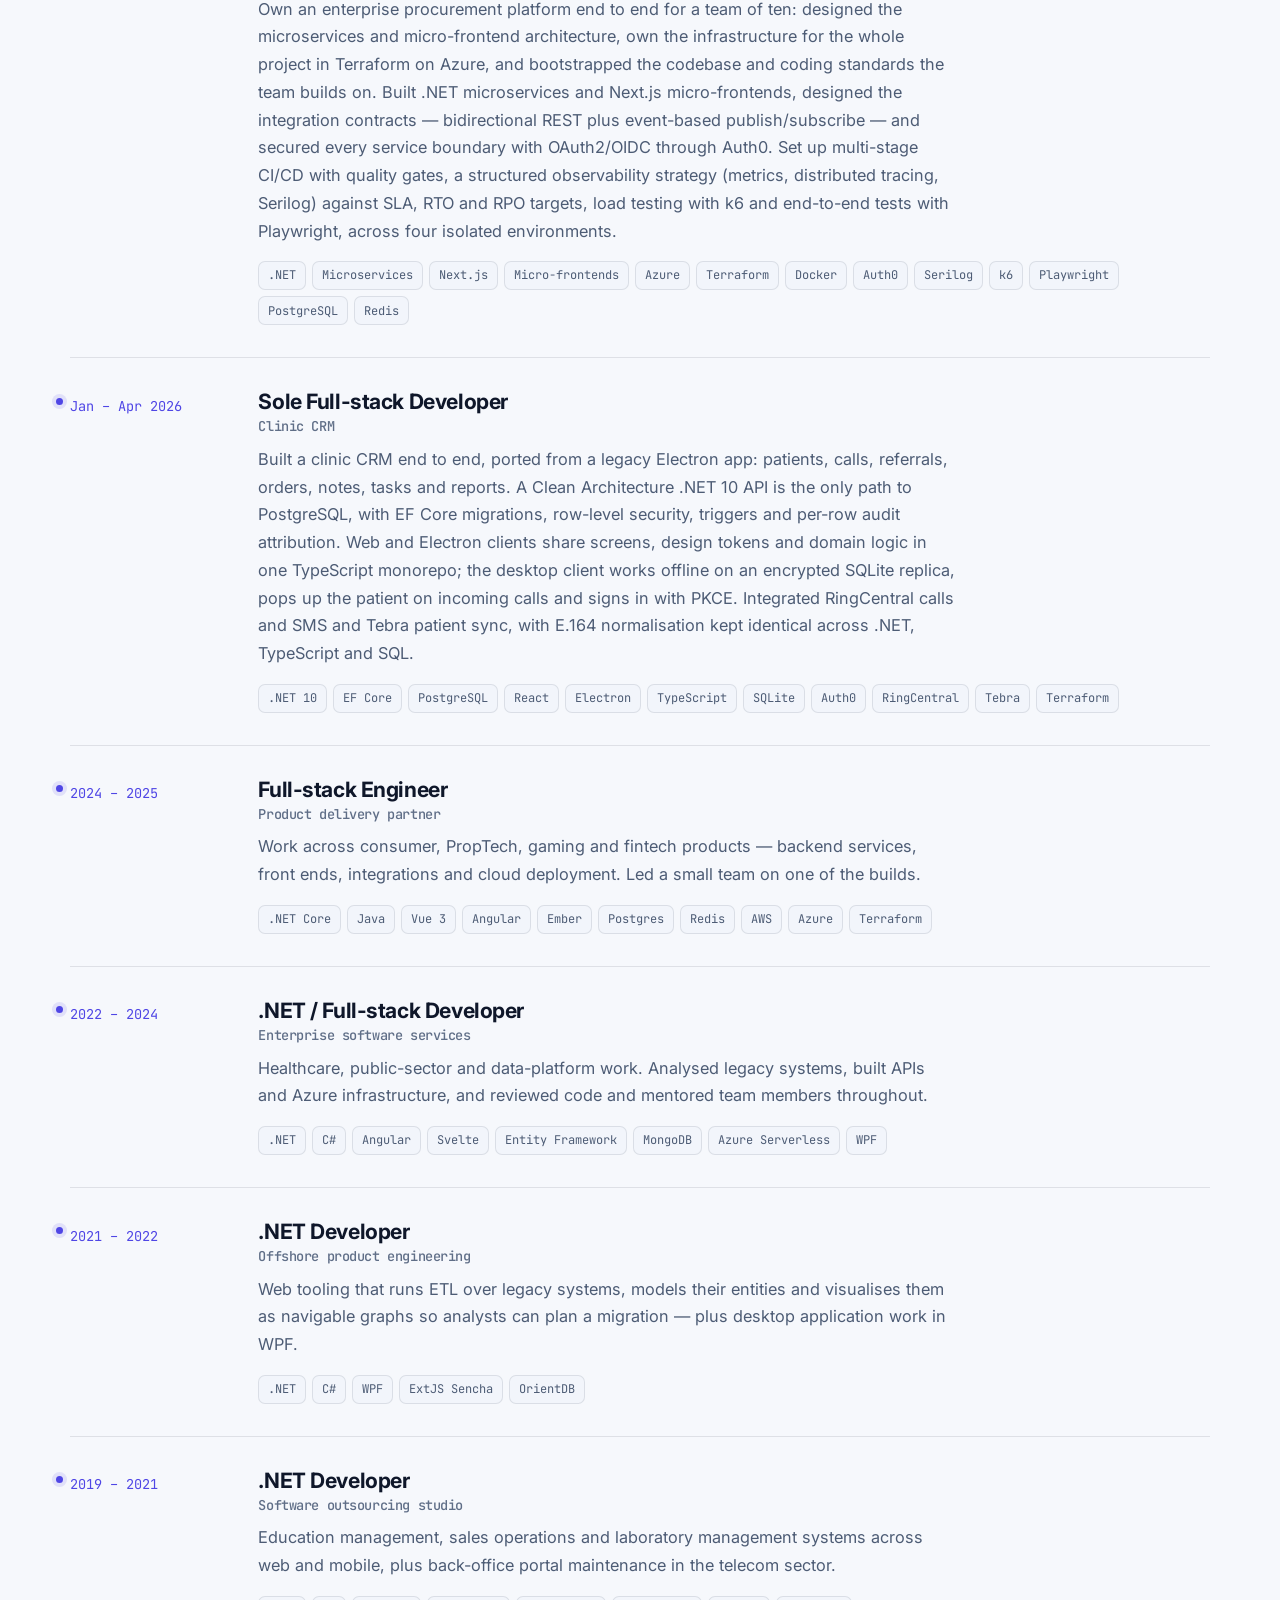
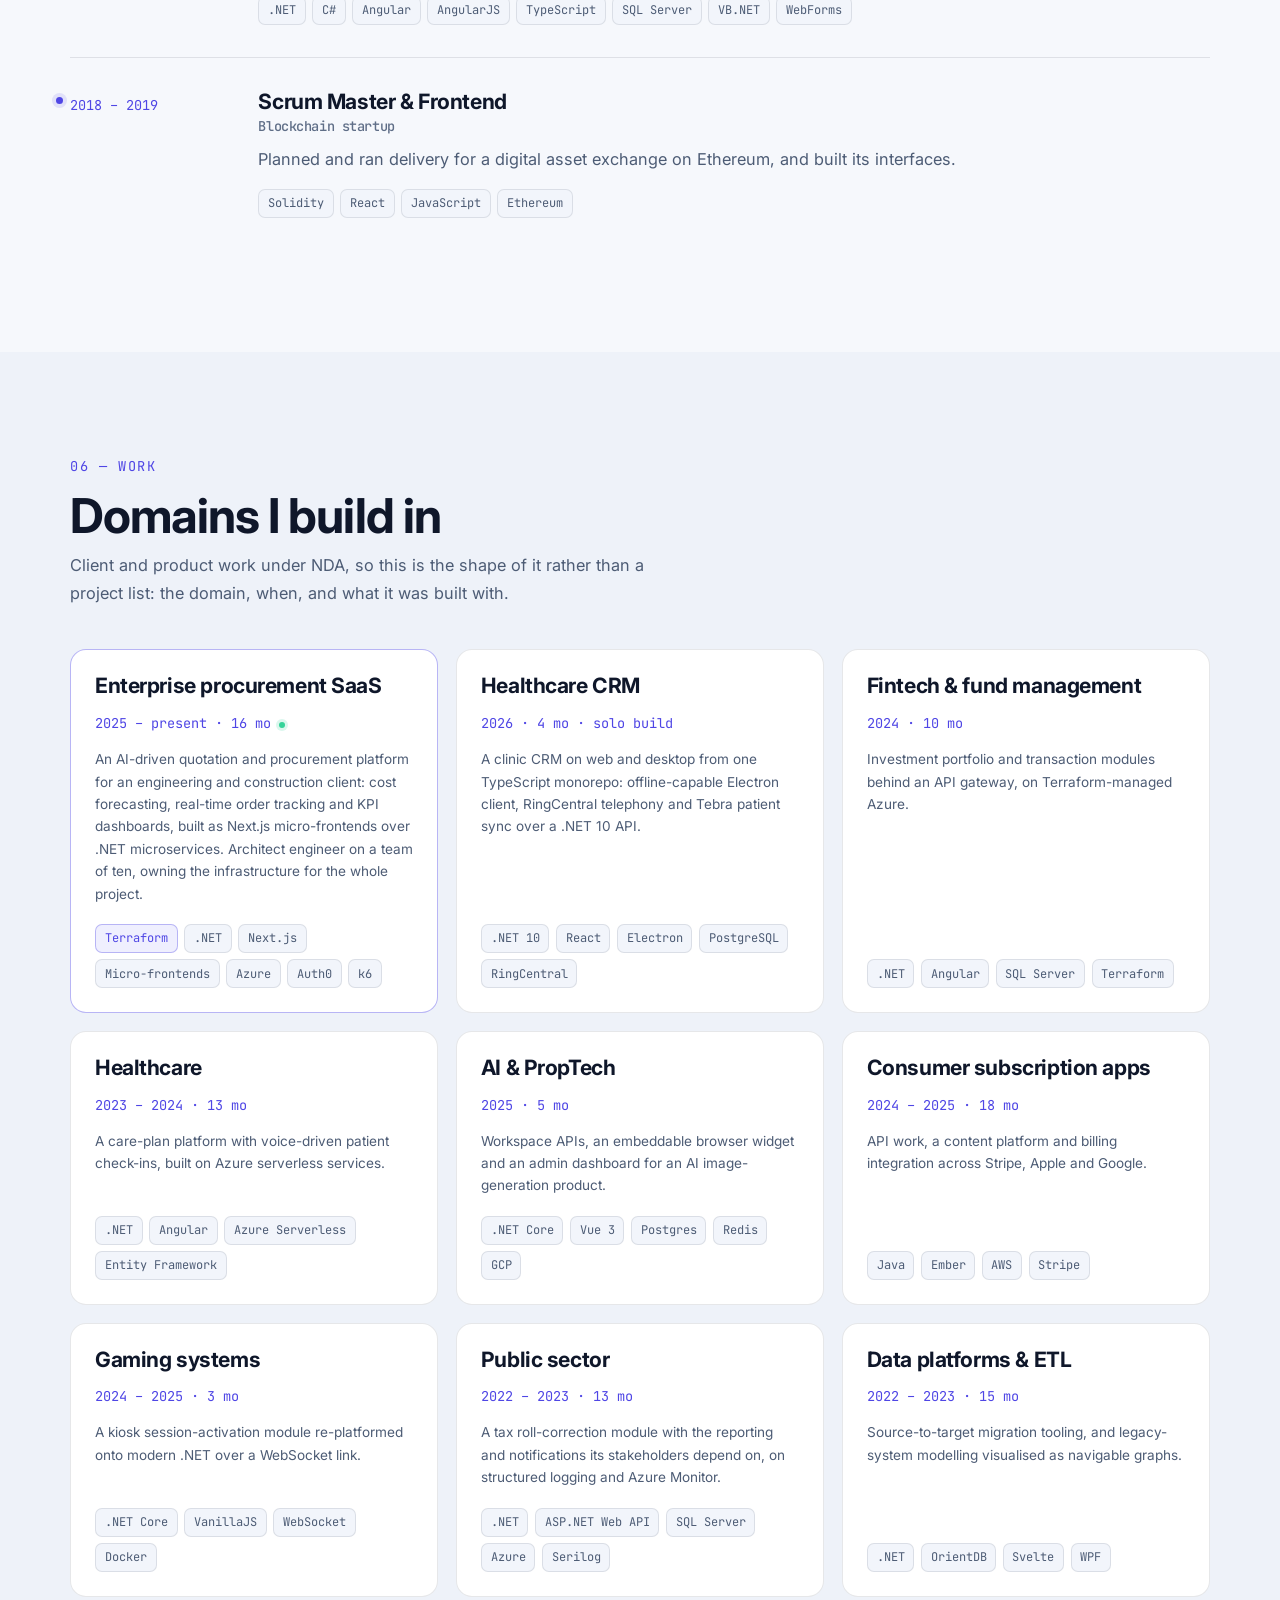
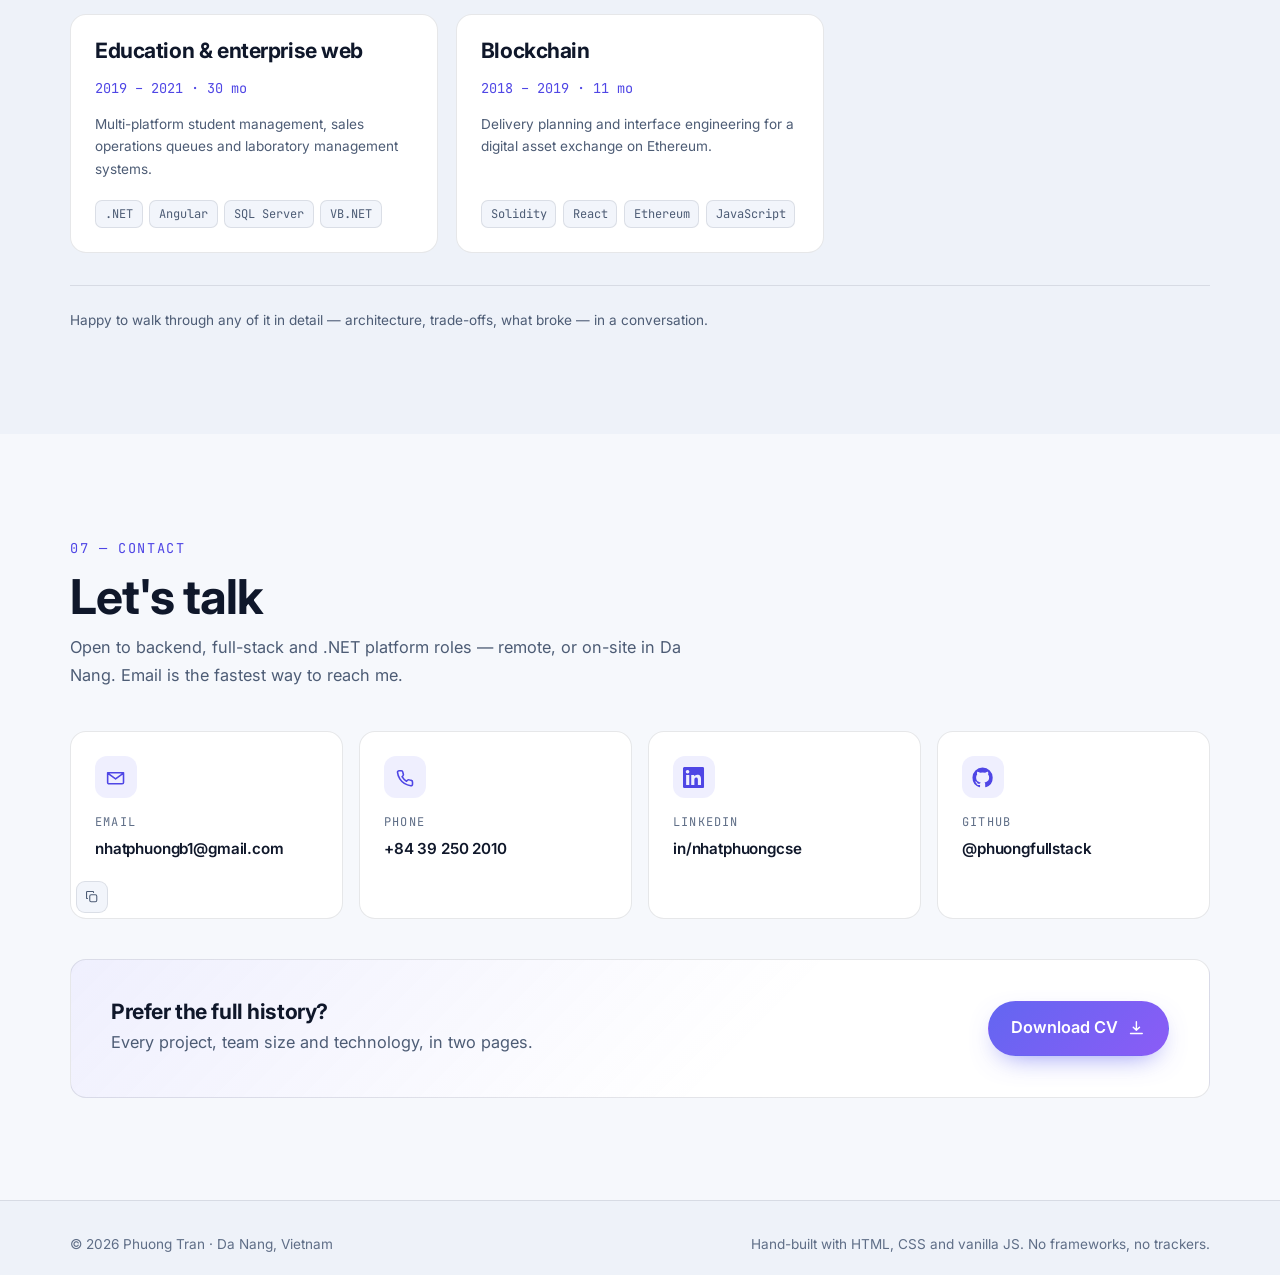
==== commit 3f6e1a79: "Date Clinic CRM Jan-Apr 2026 and add its 4 months to the stats .NET/C# 117, TypeScript 72, EF 59, Az" ====
--- a/index.html
+++ b/index.html
@@ -257,7 +257,7 @@
 
       <div class="tiles">
         <div class="tile">
-          <span class="tile__value" data-count="113">113</span>
+          <span class="tile__value" data-count="117">117</span>
           <span class="tile__unit">months</span>
           <span class="tile__label">of .NET in production</span>
         </div>
@@ -284,17 +284,17 @@
           <p class="chart__sub">Months of project time behind each one. Parallel projects mean these sum past the 98 months of dated project history.</p>
         </figcaption>
 
-        <div class="bars" role="img" aria-label="Months of project time per technology: .NET and C# 113, TypeScript 68, Entity Framework 55, Azure 52, Angular 49, SQL Server 49, GitHub Actions 34, ASP.NET Web API 29, Serilog 29, Terraform 26.">
-          <div class="bars__row"><span class="bars__key">.NET / C#</span><div class="bars__track"><i style="--v:100%"></i></div><span class="bars__val">113</span></div>
-          <div class="bars__row"><span class="bars__key">TypeScript</span><div class="bars__track"><i style="--v:60.2%"></i></div><span class="bars__val">68</span></div>
-          <div class="bars__row"><span class="bars__key">Entity Framework</span><div class="bars__track"><i style="--v:48.7%"></i></div><span class="bars__val">55</span></div>
-          <div class="bars__row"><span class="bars__key">Azure</span><div class="bars__track"><i style="--v:46.0%"></i></div><span class="bars__val">52</span></div>
-          <div class="bars__row"><span class="bars__key">Angular</span><div class="bars__track"><i style="--v:43.4%"></i></div><span class="bars__val">49</span></div>
-          <div class="bars__row"><span class="bars__key">SQL Server</span><div class="bars__track"><i style="--v:43.4%"></i></div><span class="bars__val">49</span></div>
-          <div class="bars__row"><span class="bars__key">GitHub Actions</span><div class="bars__track"><i style="--v:30.1%"></i></div><span class="bars__val">34</span></div>
-          <div class="bars__row"><span class="bars__key">ASP.NET Web API</span><div class="bars__track"><i style="--v:25.7%"></i></div><span class="bars__val">29</span></div>
-          <div class="bars__row"><span class="bars__key">Serilog</span><div class="bars__track"><i style="--v:25.7%"></i></div><span class="bars__val">29</span></div>
-          <div class="bars__row"><span class="bars__key">Terraform</span><div class="bars__track"><i style="--v:23.0%"></i></div><span class="bars__val">26</span></div>
+        <div class="bars" role="img" aria-label="Months of project time per technology: .NET and C# 117, TypeScript 72, Entity Framework 59, Azure 56, Angular 49, SQL Server 49, GitHub Actions 38, ASP.NET Web API 33, Terraform 30, Serilog 29.">
+          <div class="bars__row"><span class="bars__key">.NET / C#</span><div class="bars__track"><i style="--v:100%"></i></div><span class="bars__val">117</span></div>
+          <div class="bars__row"><span class="bars__key">TypeScript</span><div class="bars__track"><i style="--v:61.5%"></i></div><span class="bars__val">72</span></div>
+          <div class="bars__row"><span class="bars__key">Entity Framework</span><div class="bars__track"><i style="--v:50.4%"></i></div><span class="bars__val">59</span></div>
+          <div class="bars__row"><span class="bars__key">Azure</span><div class="bars__track"><i style="--v:47.9%"></i></div><span class="bars__val">56</span></div>
+          <div class="bars__row"><span class="bars__key">Angular</span><div class="bars__track"><i style="--v:41.9%"></i></div><span class="bars__val">49</span></div>
+          <div class="bars__row"><span class="bars__key">SQL Server</span><div class="bars__track"><i style="--v:41.9%"></i></div><span class="bars__val">49</span></div>
+          <div class="bars__row"><span class="bars__key">GitHub Actions</span><div class="bars__track"><i style="--v:32.5%"></i></div><span class="bars__val">38</span></div>
+          <div class="bars__row"><span class="bars__key">ASP.NET Web API</span><div class="bars__track"><i style="--v:28.2%"></i></div><span class="bars__val">33</span></div>
+          <div class="bars__row"><span class="bars__key">Terraform</span><div class="bars__track"><i style="--v:25.6%"></i></div><span class="bars__val">30</span></div>
+          <div class="bars__row"><span class="bars__key">Serilog</span><div class="bars__track"><i style="--v:24.8%"></i></div><span class="bars__val">29</span></div>
         </div>
         <p class="chart__note">Unit: months. Bar length is the value; the number beside each bar is the same figure.</p>
       </figure>
@@ -491,7 +491,7 @@
         </li>
 
         <li class="timeline__item">
-          <div class="timeline__when">2026</div>
+          <div class="timeline__when">Jan &ndash; Apr 2026</div>
           <div class="timeline__body">
             <h3 class="timeline__role">Sole Full-stack Developer <span class="timeline__at">Clinic CRM</span></h3>
             <p class="timeline__desc">
@@ -615,7 +615,7 @@
 
         <article class="card domain">
           <h3 class="domain__title">Healthcare CRM</h3>
-          <span class="domain__when">2026 &middot; solo build</span>
+          <span class="domain__when">2026 &middot; 4 mo &middot; solo build</span>
           <p class="domain__what">A clinic CRM on web and desktop from one TypeScript monorepo: offline-capable Electron client, RingCentral telephony and Tebra patient sync over a .NET 10 API.</p>
           <ul class="tags tags--sm">
             <li class="tag">.NET 10</li><li class="tag">React</li><li class="tag">Electron</li><li class="tag">PostgreSQL</li><li class="tag">RingCentral</li>
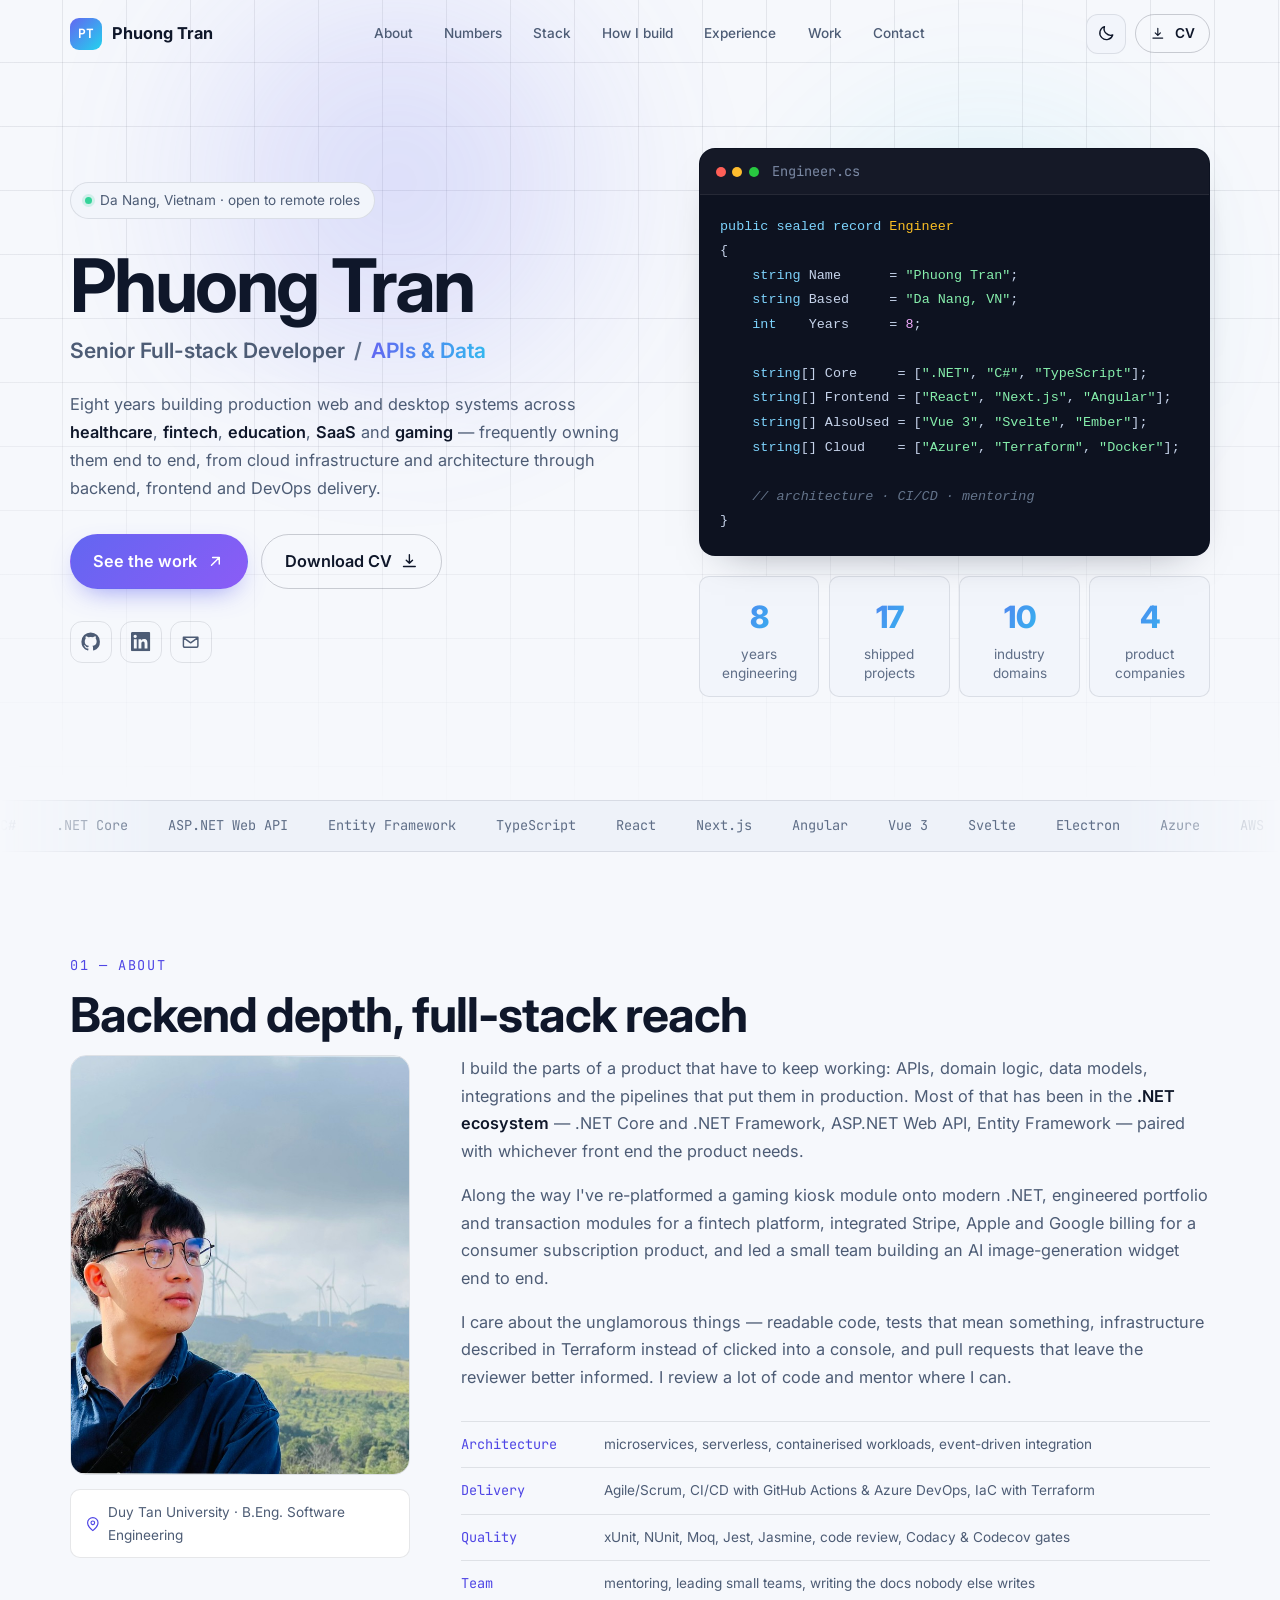
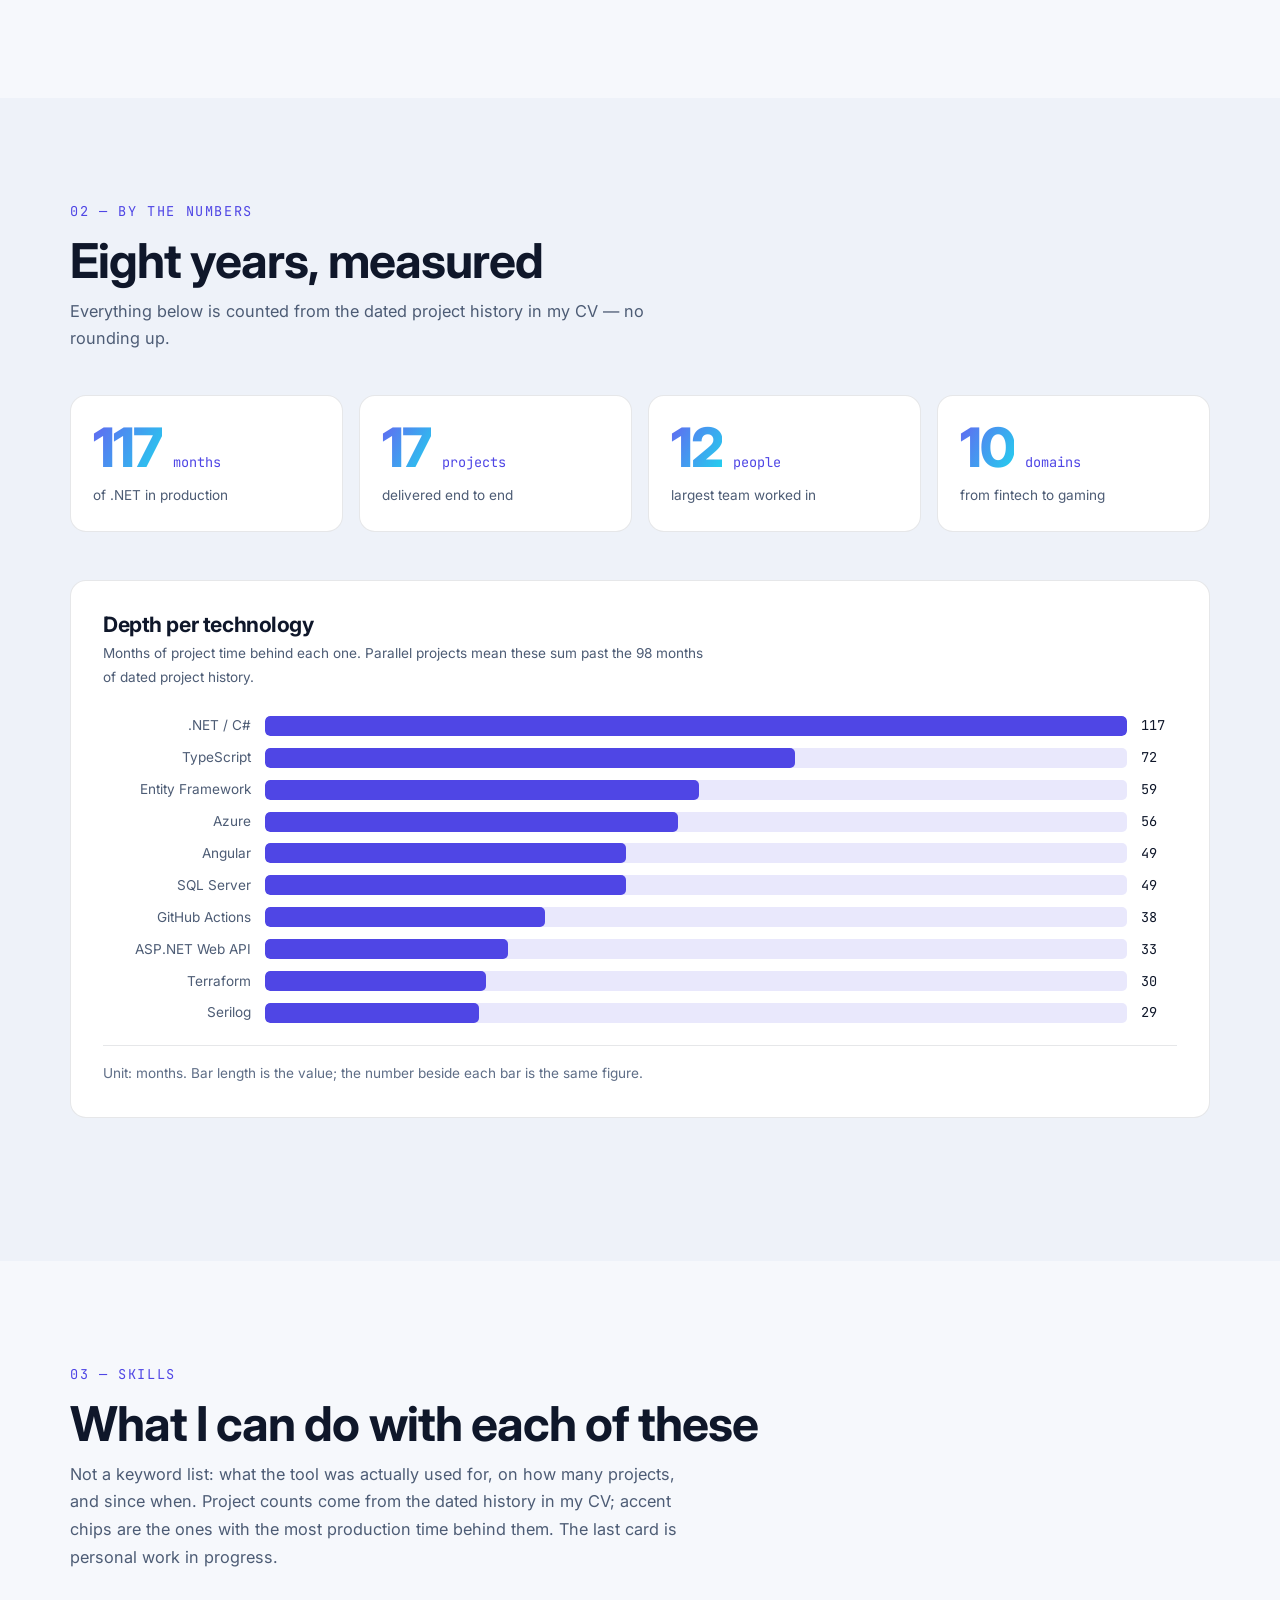
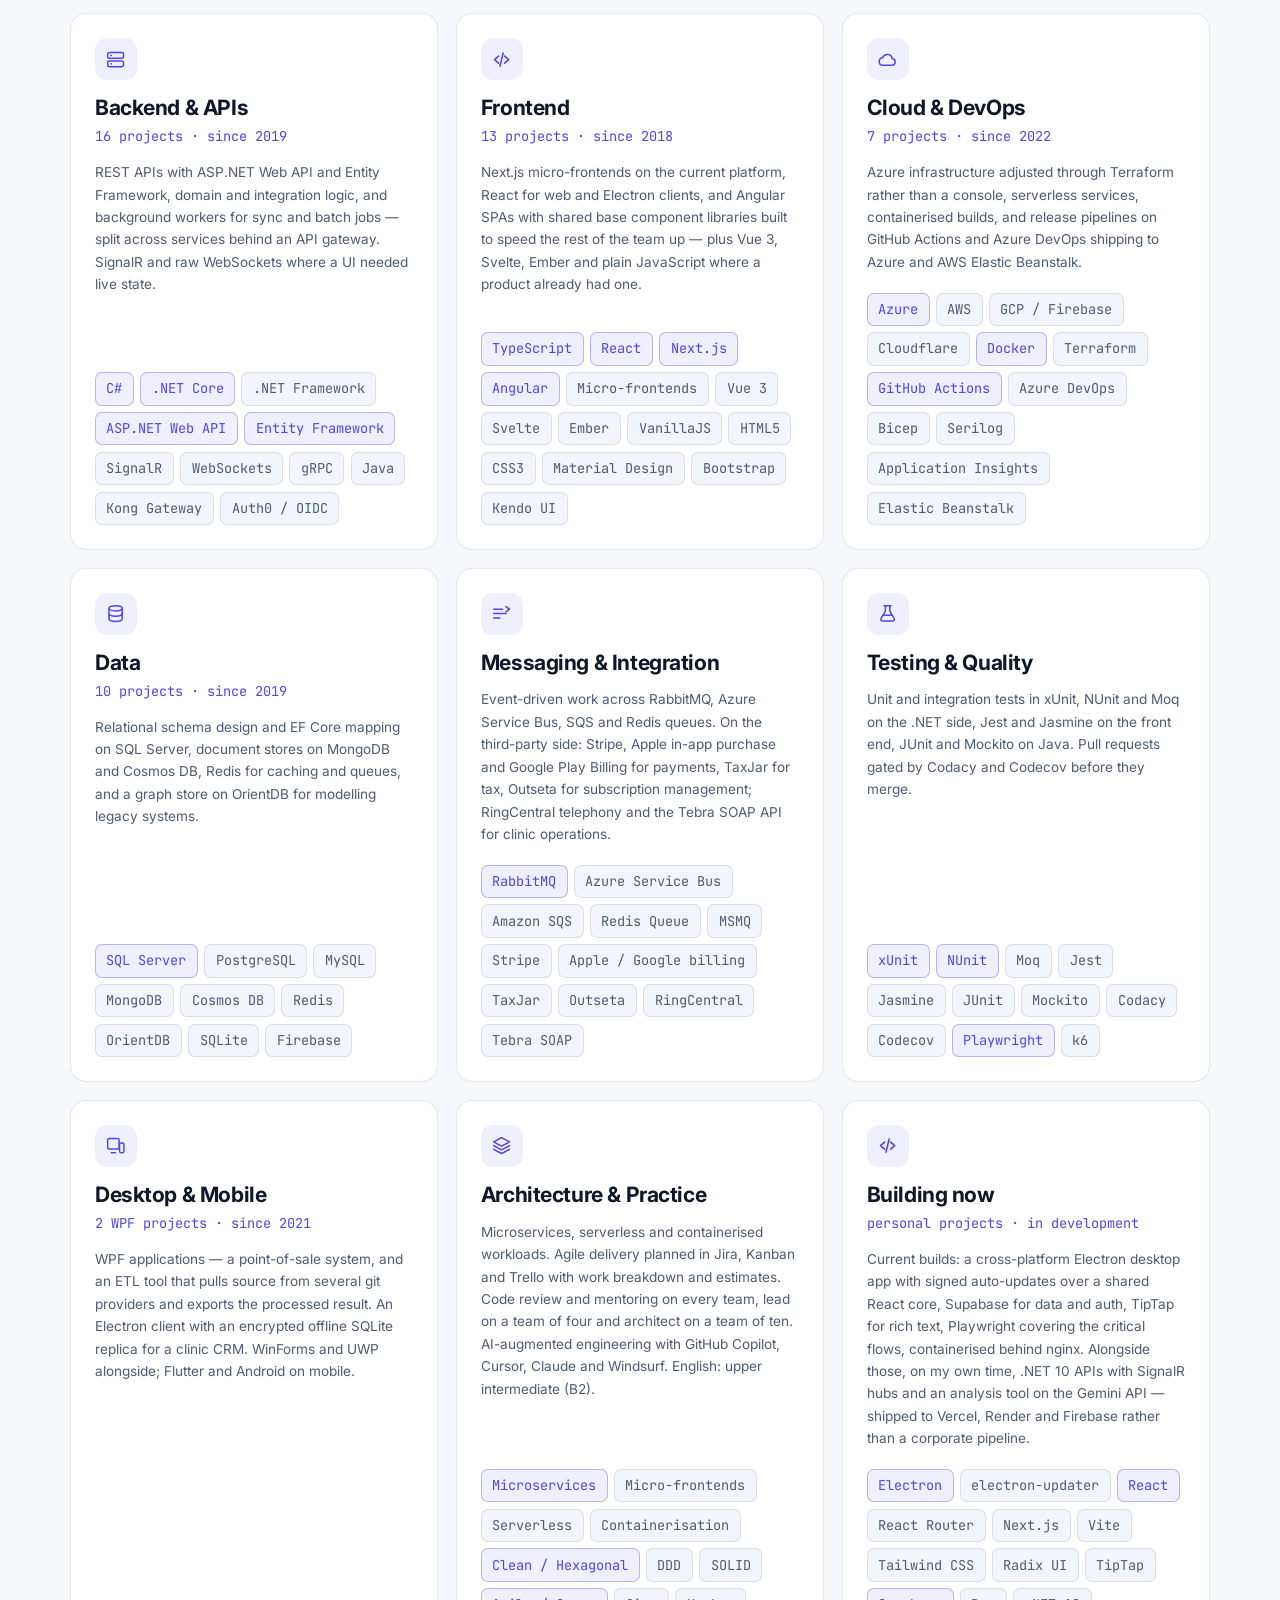
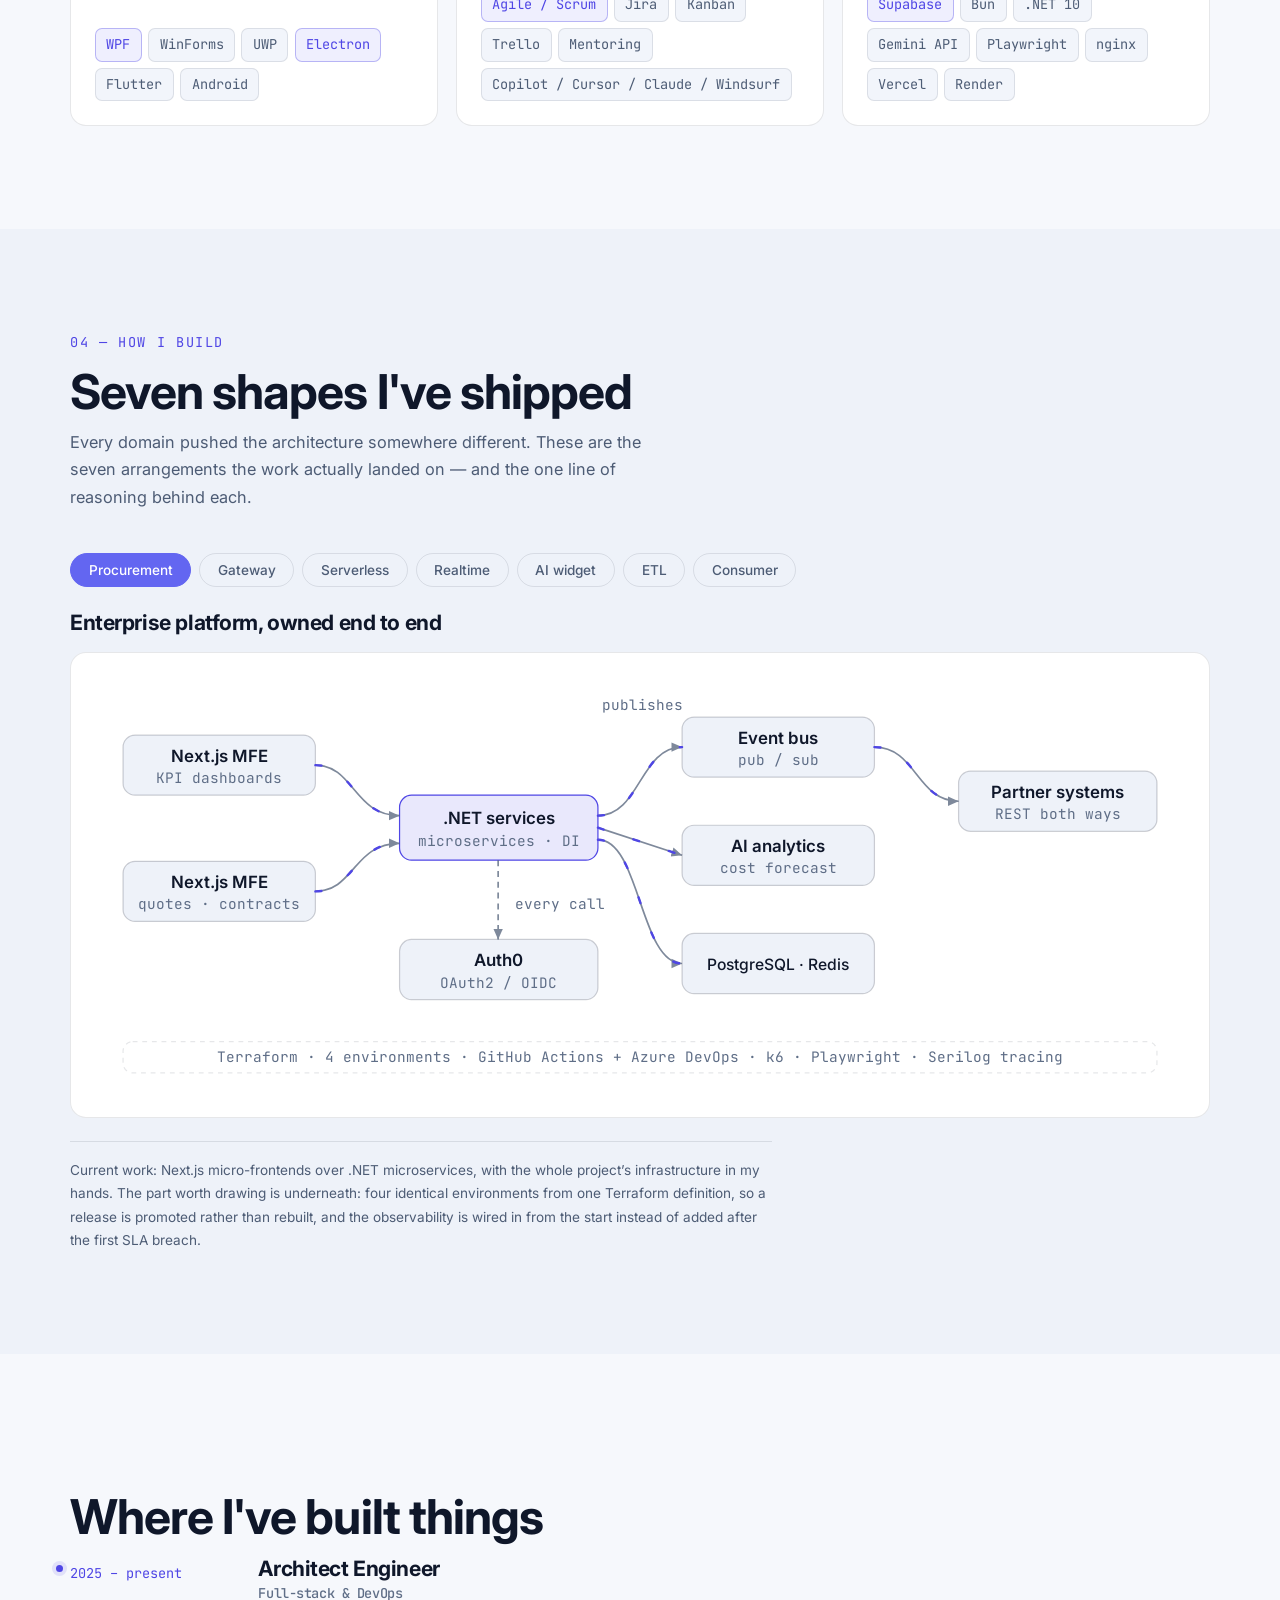
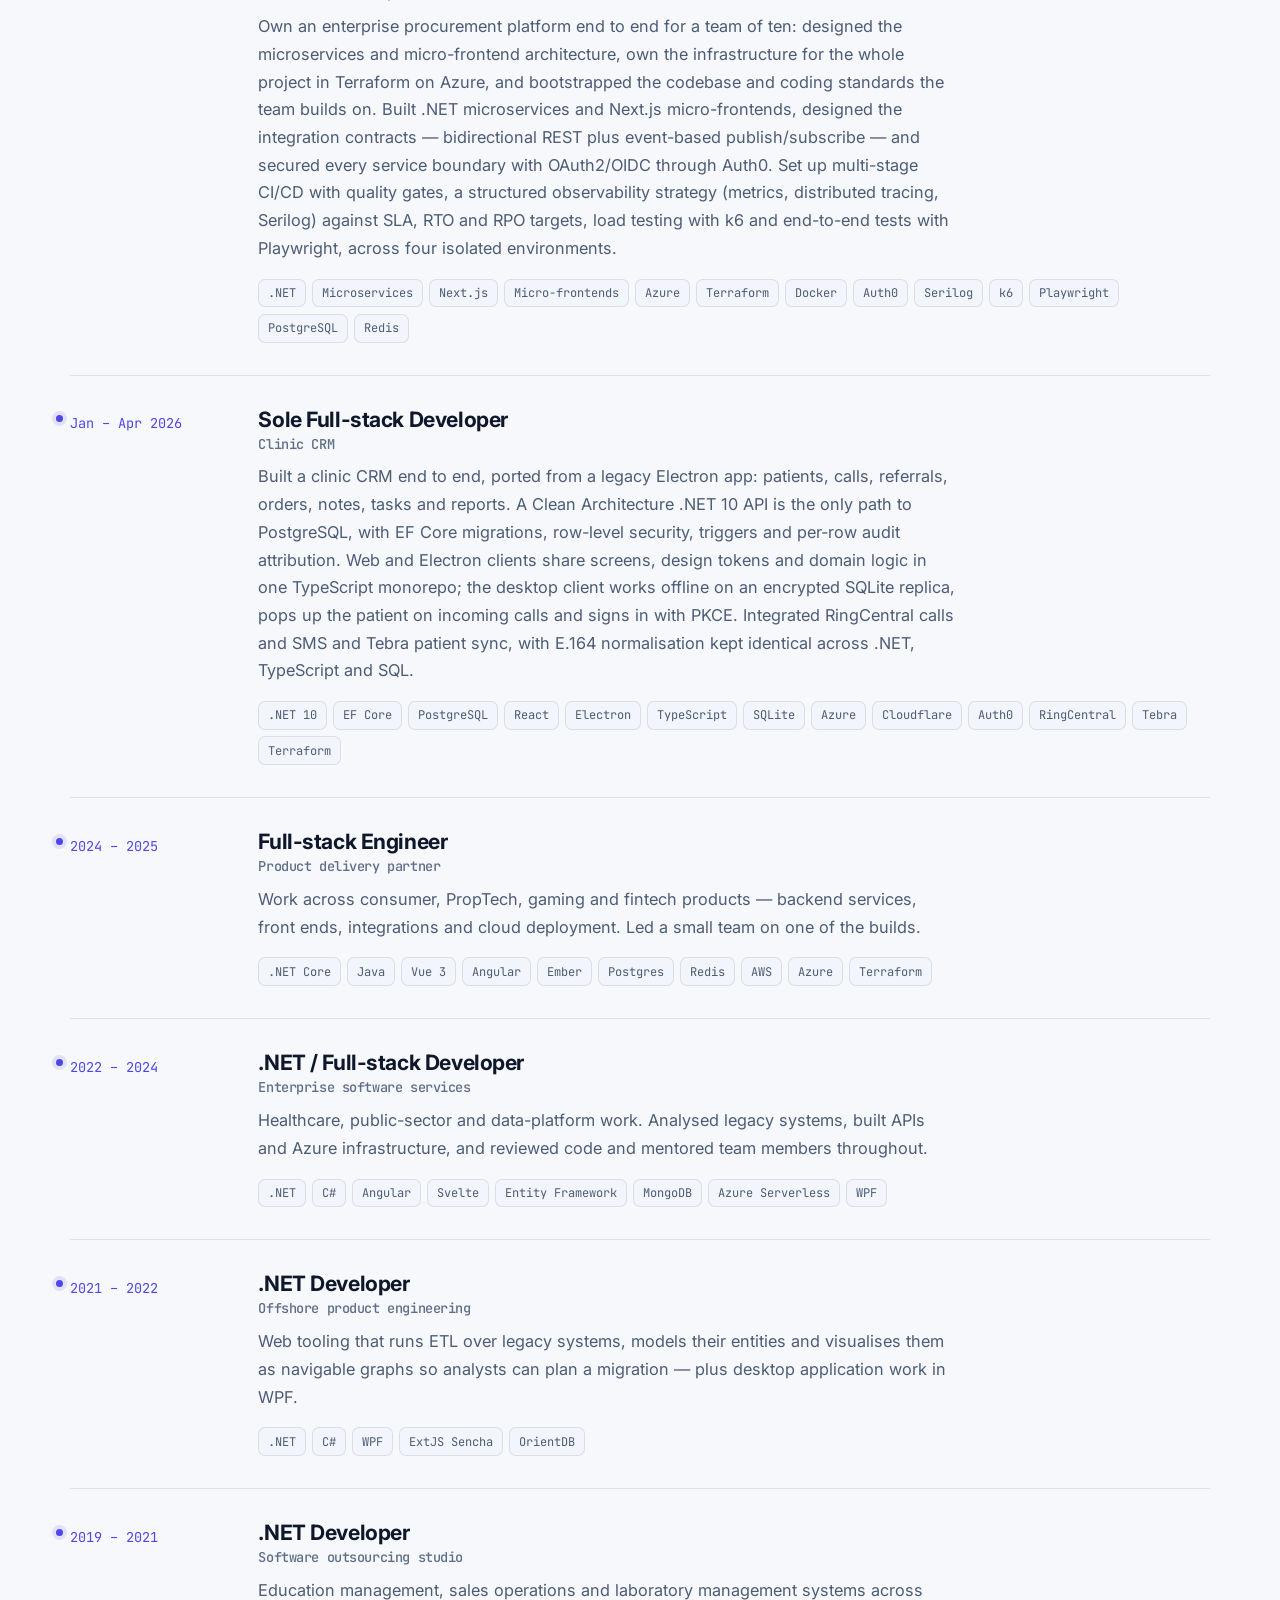
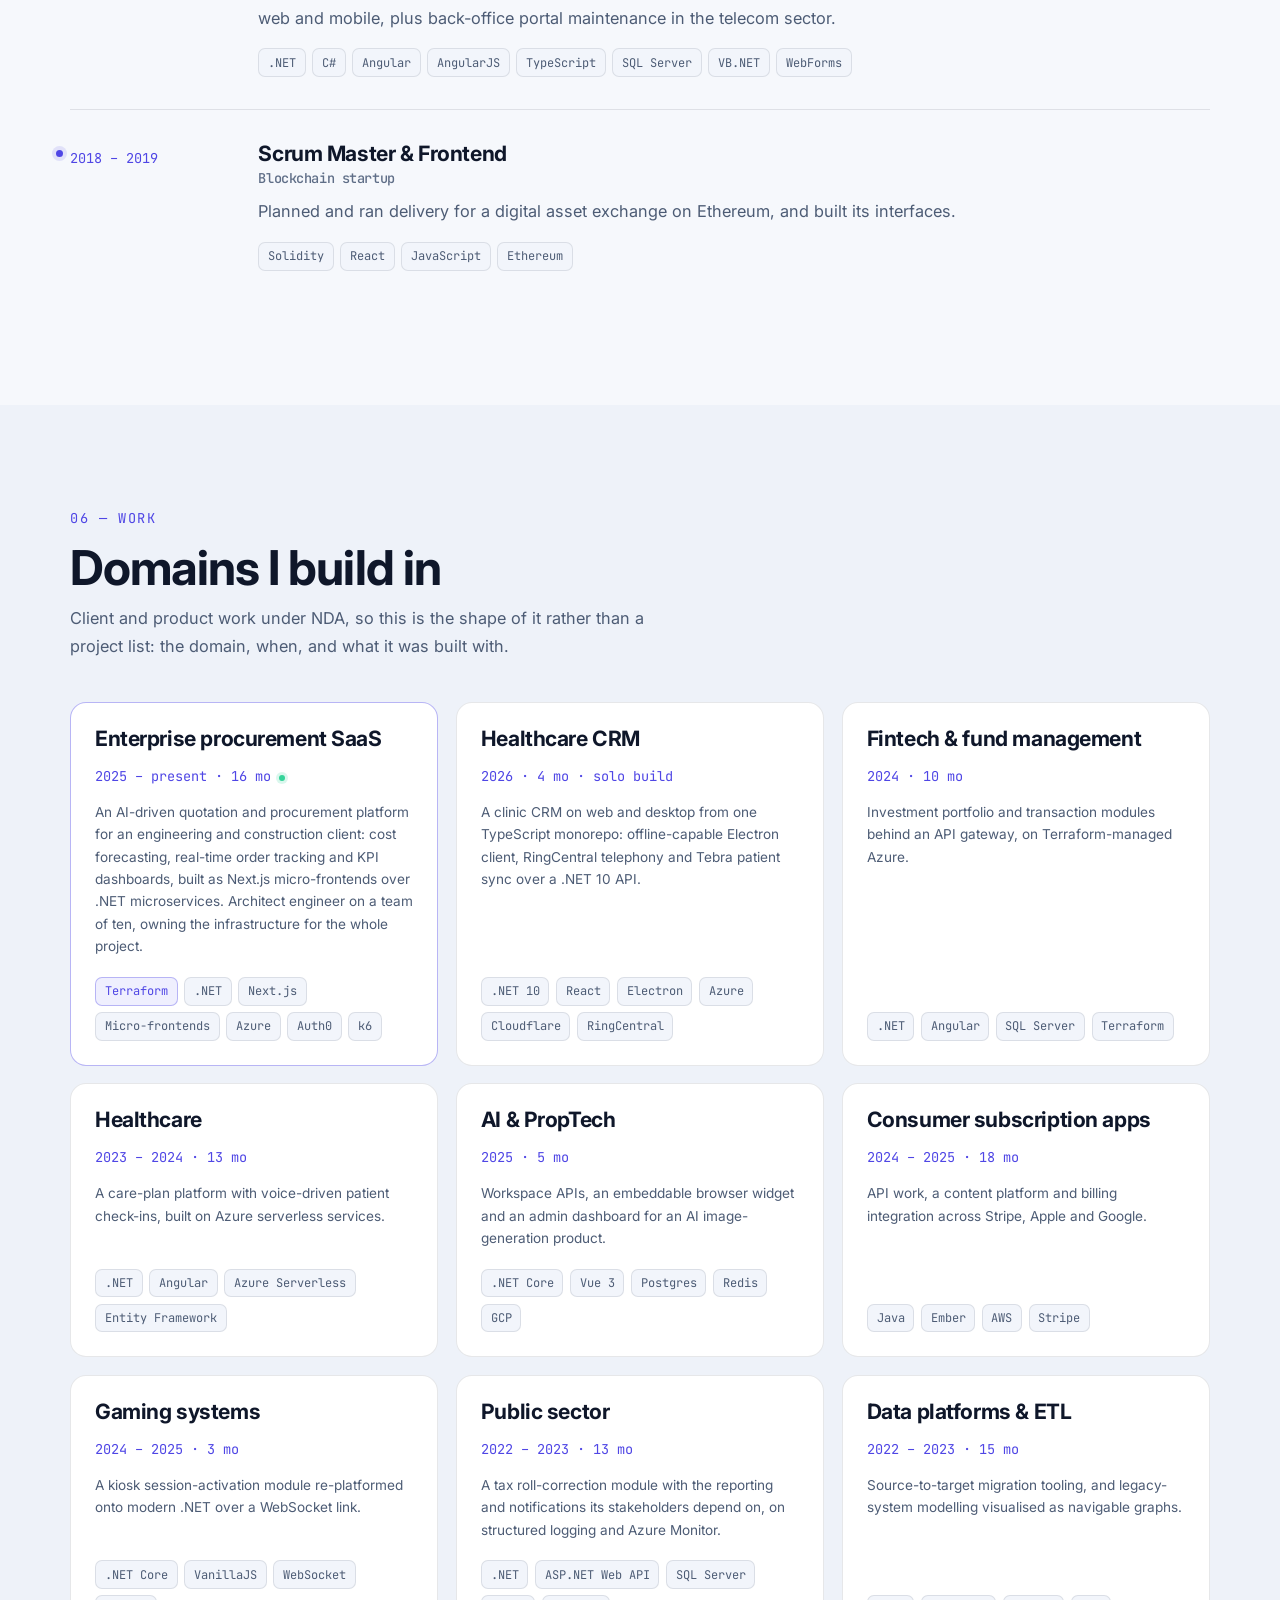
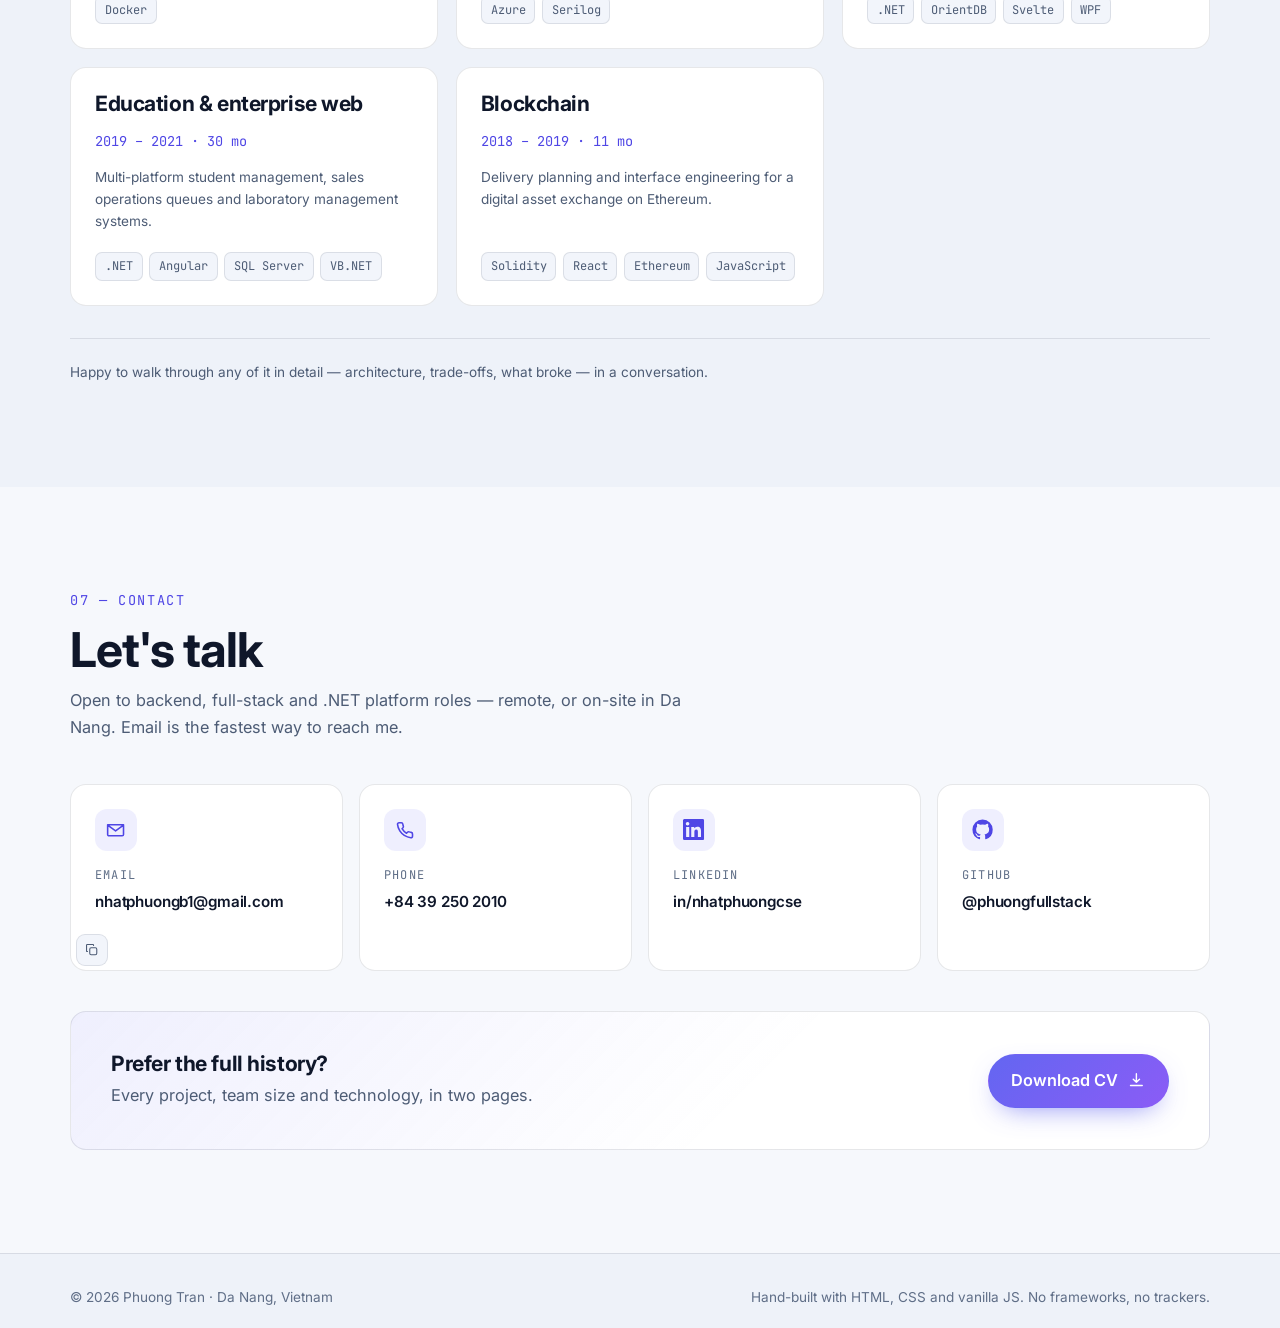
==== commit 1a5c3b71: "Clinic CRM runs on Azure and Cloudflare Co-Authored-By: Claude Opus 5.5 <noreply@anthropic.com> Clau" ====
--- a/index.html
+++ b/index.html
@@ -335,7 +335,7 @@
           <h3>Cloud &amp; DevOps</h3>
           <p class="stack__meta">7 projects &middot; since 2022</p>
           <p class="stack__blurb">Azure infrastructure adjusted through Terraform rather than a console, serverless services, containerised builds, and release pipelines on GitHub Actions and Azure DevOps shipping to Azure and AWS Elastic Beanstalk.</p>
-          <ul class="tags"><li class="tag tag--core">Azure</li><li class="tag">AWS</li><li class="tag">GCP / Firebase</li><li class="tag tag--core">Docker</li><li class="tag">Terraform</li><li class="tag tag--core">GitHub Actions</li><li class="tag">Azure DevOps</li><li class="tag">Bicep</li><li class="tag">Serilog</li><li class="tag">Application Insights</li><li class="tag">Elastic Beanstalk</li></ul>
+          <ul class="tags"><li class="tag tag--core">Azure</li><li class="tag">AWS</li><li class="tag">GCP / Firebase</li><li class="tag">Cloudflare</li><li class="tag tag--core">Docker</li><li class="tag">Terraform</li><li class="tag tag--core">GitHub Actions</li><li class="tag">Azure DevOps</li><li class="tag">Bicep</li><li class="tag">Serilog</li><li class="tag">Application Insights</li><li class="tag">Elastic Beanstalk</li></ul>
         </article>
 
         <article class="card stack__card">
@@ -505,7 +505,7 @@
             </p>
             <ul class="tags tags--sm">
               <li class="tag">.NET 10</li><li class="tag">EF Core</li><li class="tag">PostgreSQL</li><li class="tag">React</li><li class="tag">Electron</li>
-              <li class="tag">TypeScript</li><li class="tag">SQLite</li><li class="tag">Auth0</li><li class="tag">RingCentral</li><li class="tag">Tebra</li><li class="tag">Terraform</li>
+              <li class="tag">TypeScript</li><li class="tag">SQLite</li><li class="tag">Azure</li><li class="tag">Cloudflare</li><li class="tag">Auth0</li><li class="tag">RingCentral</li><li class="tag">Tebra</li><li class="tag">Terraform</li>
             </ul>
           </div>
         </li>
@@ -618,7 +618,7 @@
           <span class="domain__when">2026 &middot; 4 mo &middot; solo build</span>
           <p class="domain__what">A clinic CRM on web and desktop from one TypeScript monorepo: offline-capable Electron client, RingCentral telephony and Tebra patient sync over a .NET 10 API.</p>
           <ul class="tags tags--sm">
-            <li class="tag">.NET 10</li><li class="tag">React</li><li class="tag">Electron</li><li class="tag">PostgreSQL</li><li class="tag">RingCentral</li>
+            <li class="tag">.NET 10</li><li class="tag">React</li><li class="tag">Electron</li><li class="tag">Azure</li><li class="tag">Cloudflare</li><li class="tag">RingCentral</li>
           </ul>
         </article>
 
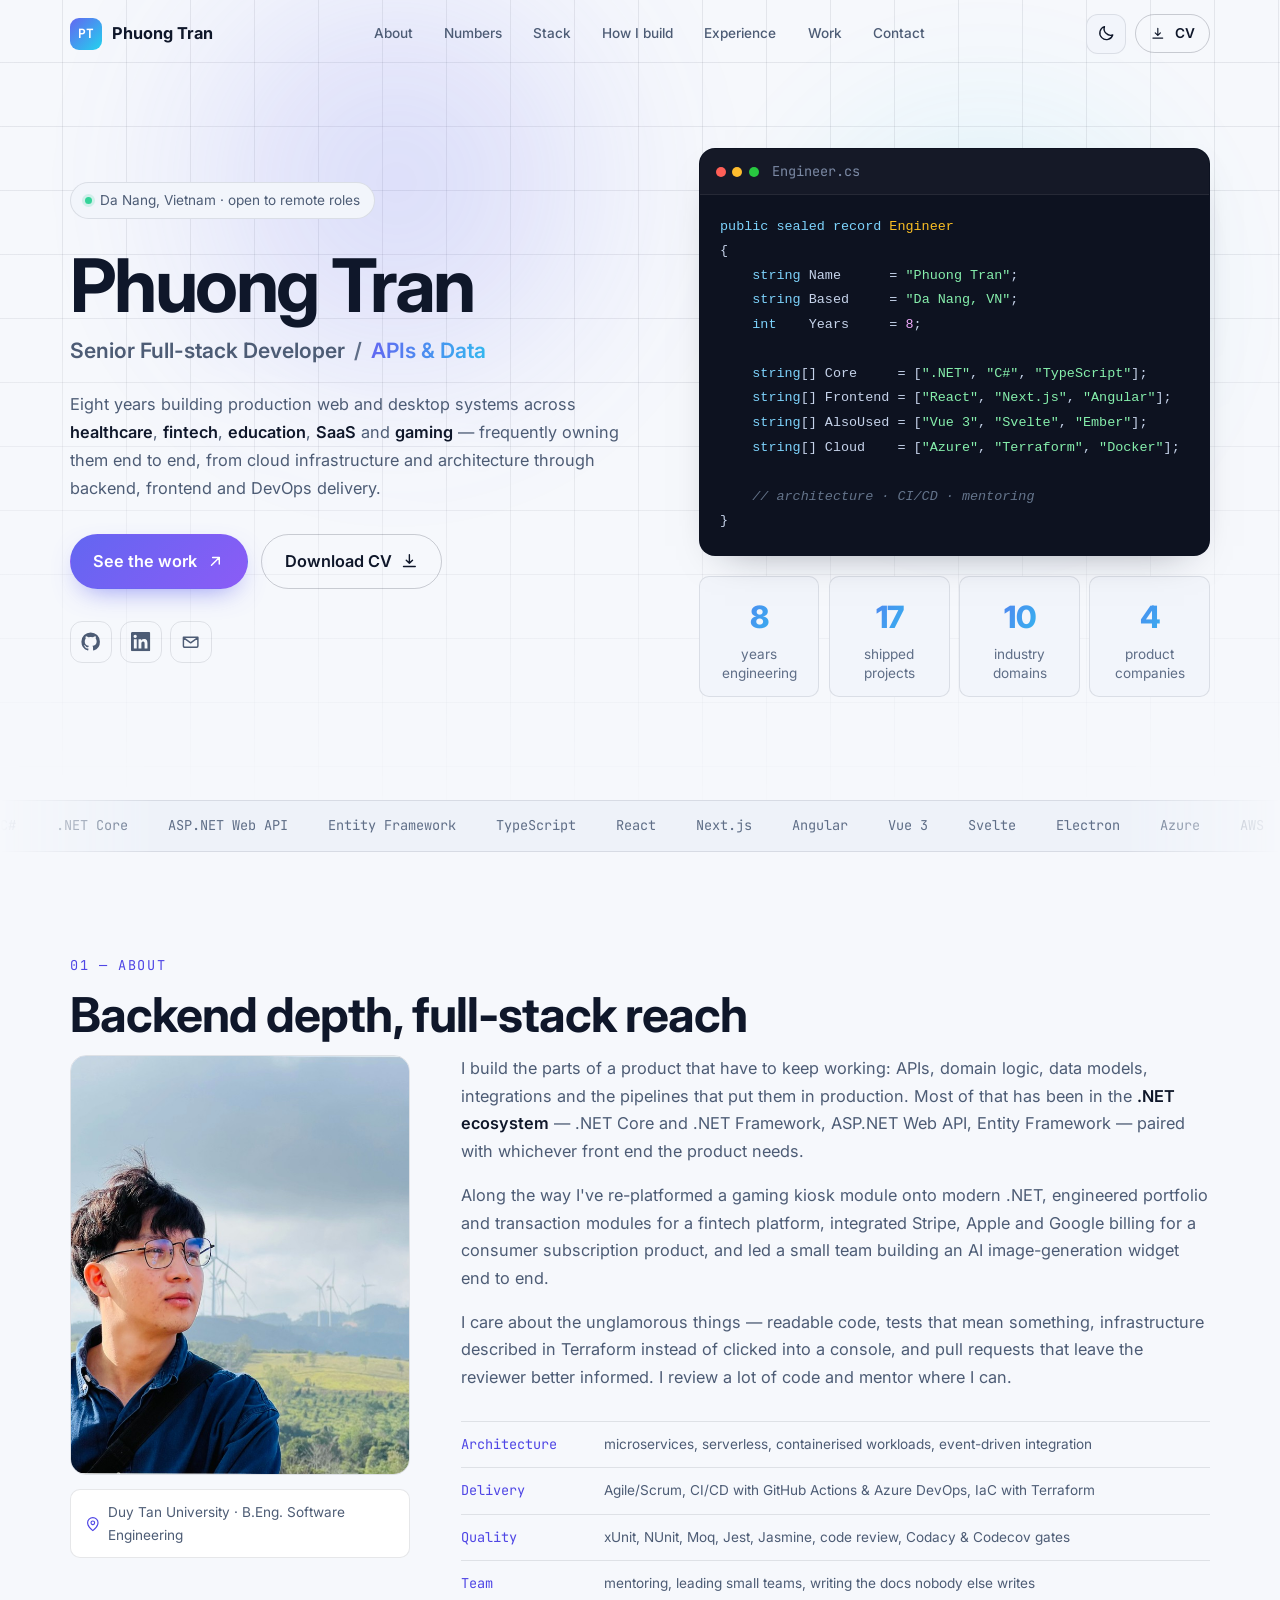
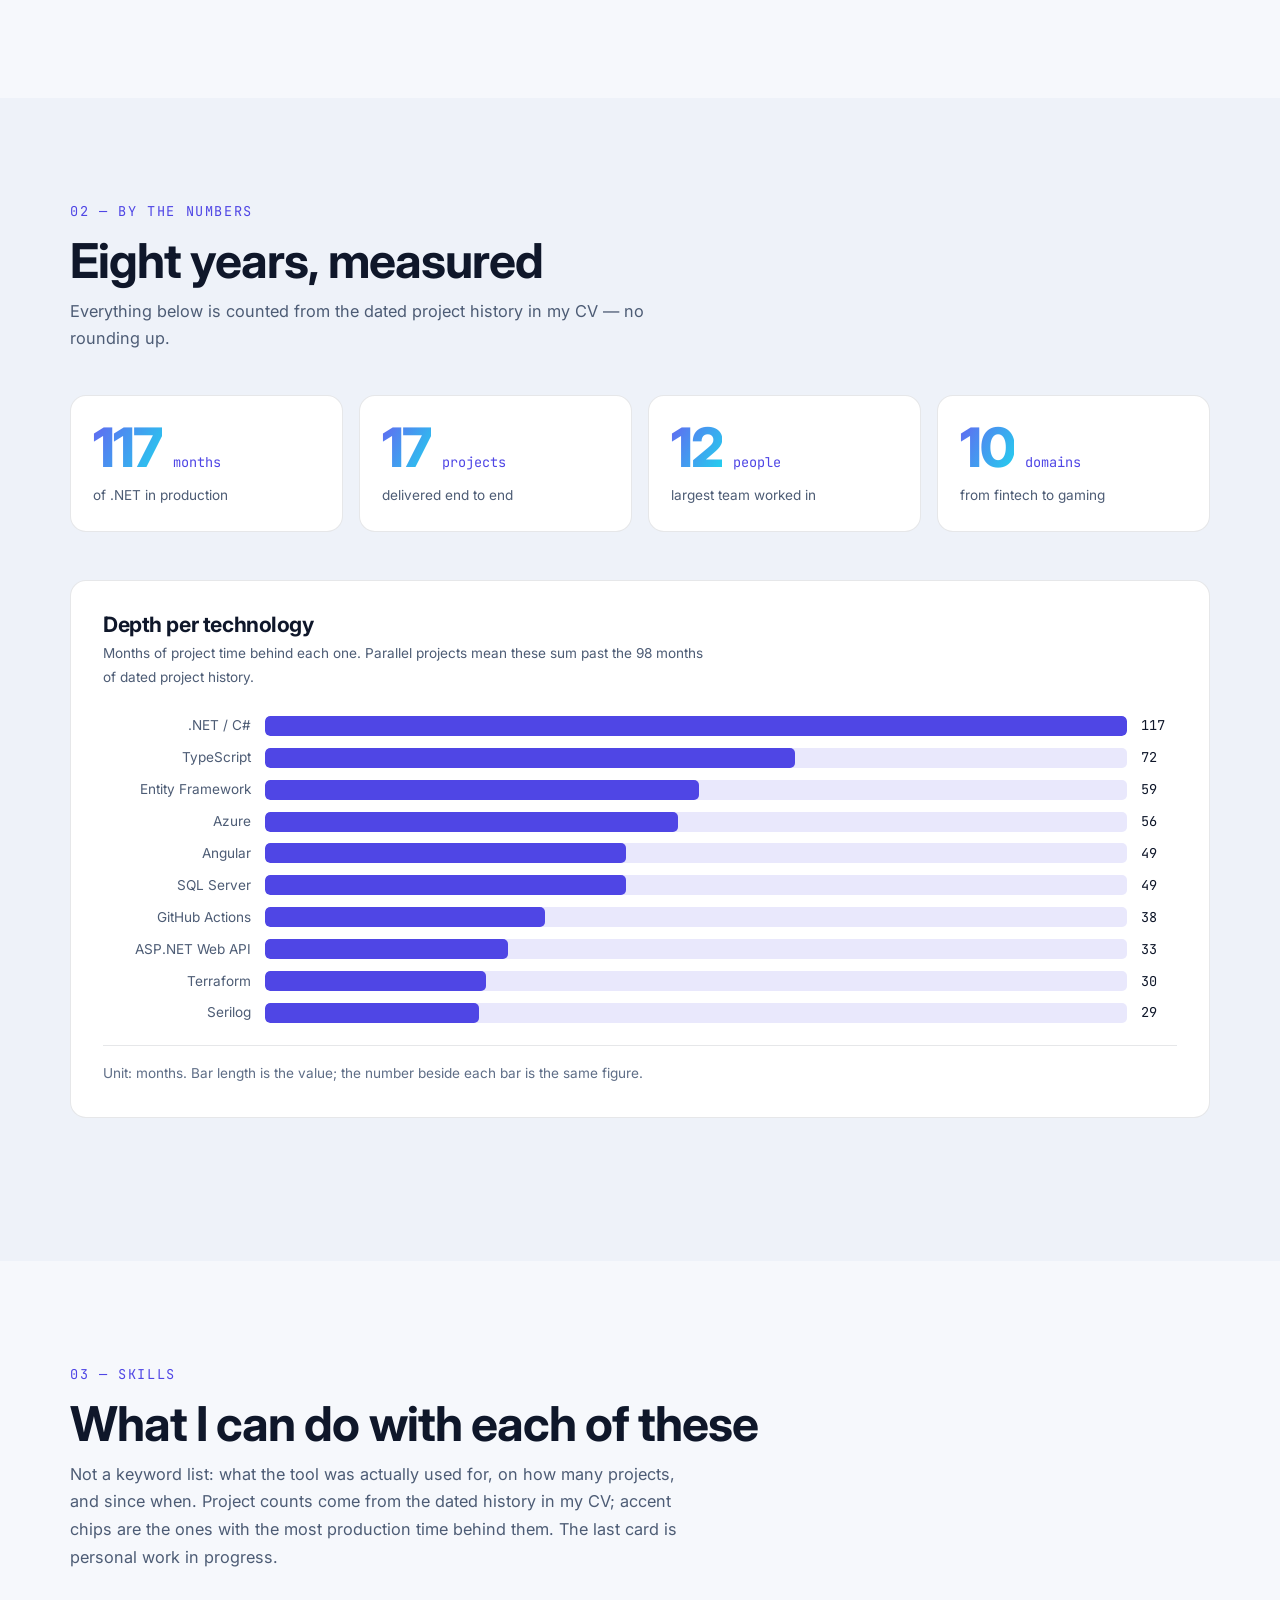
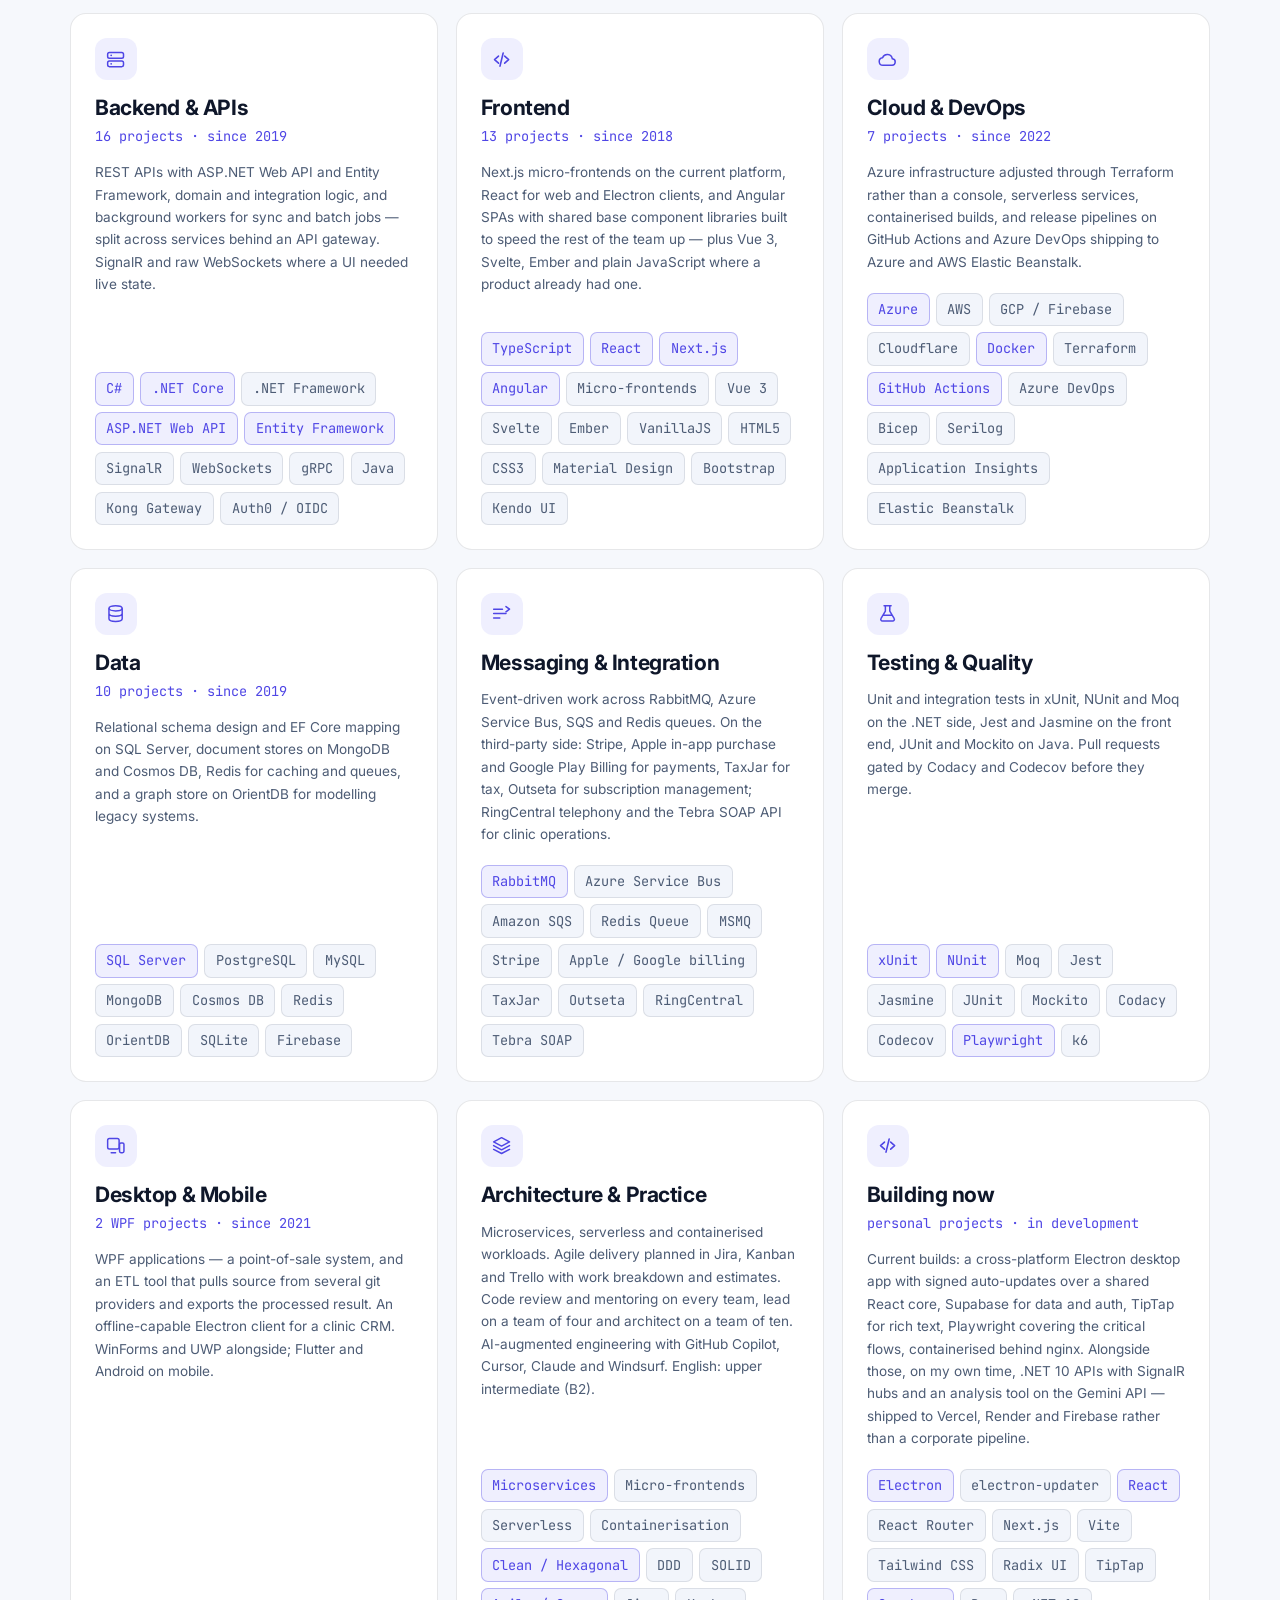
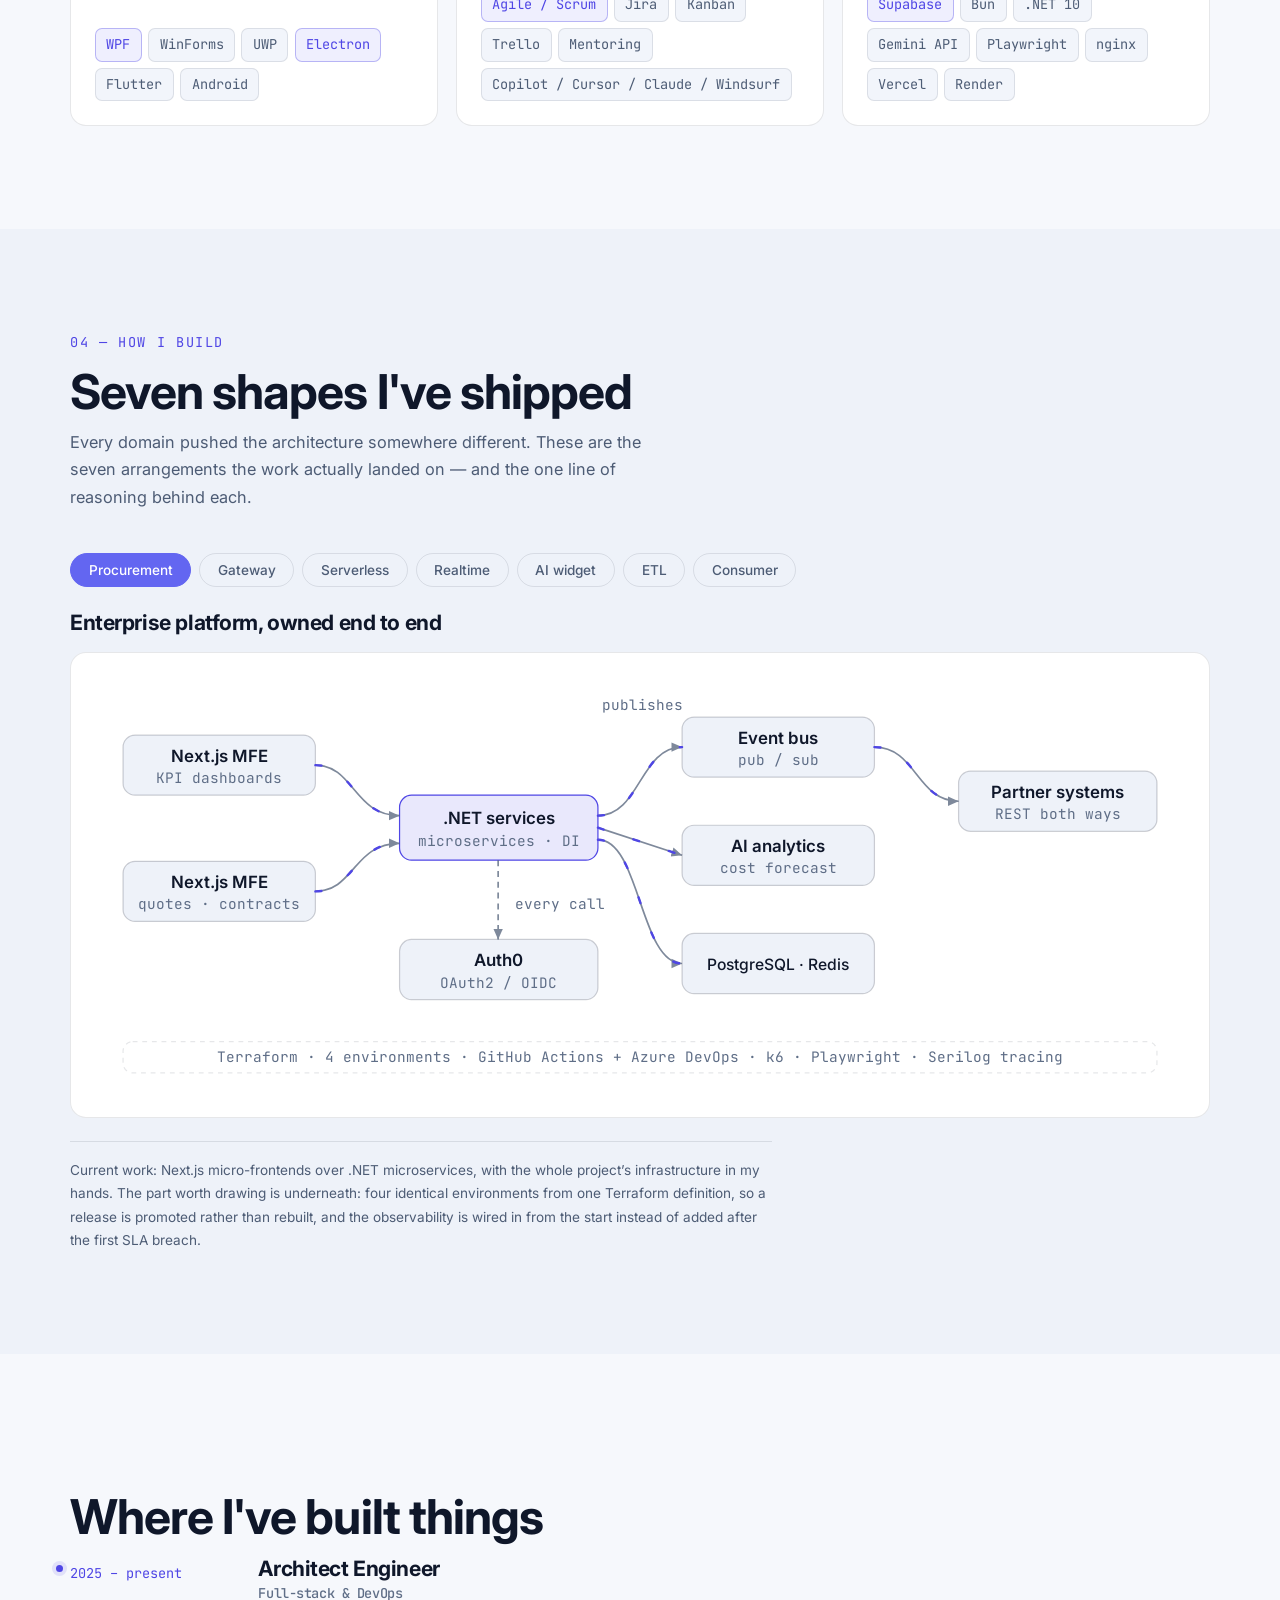
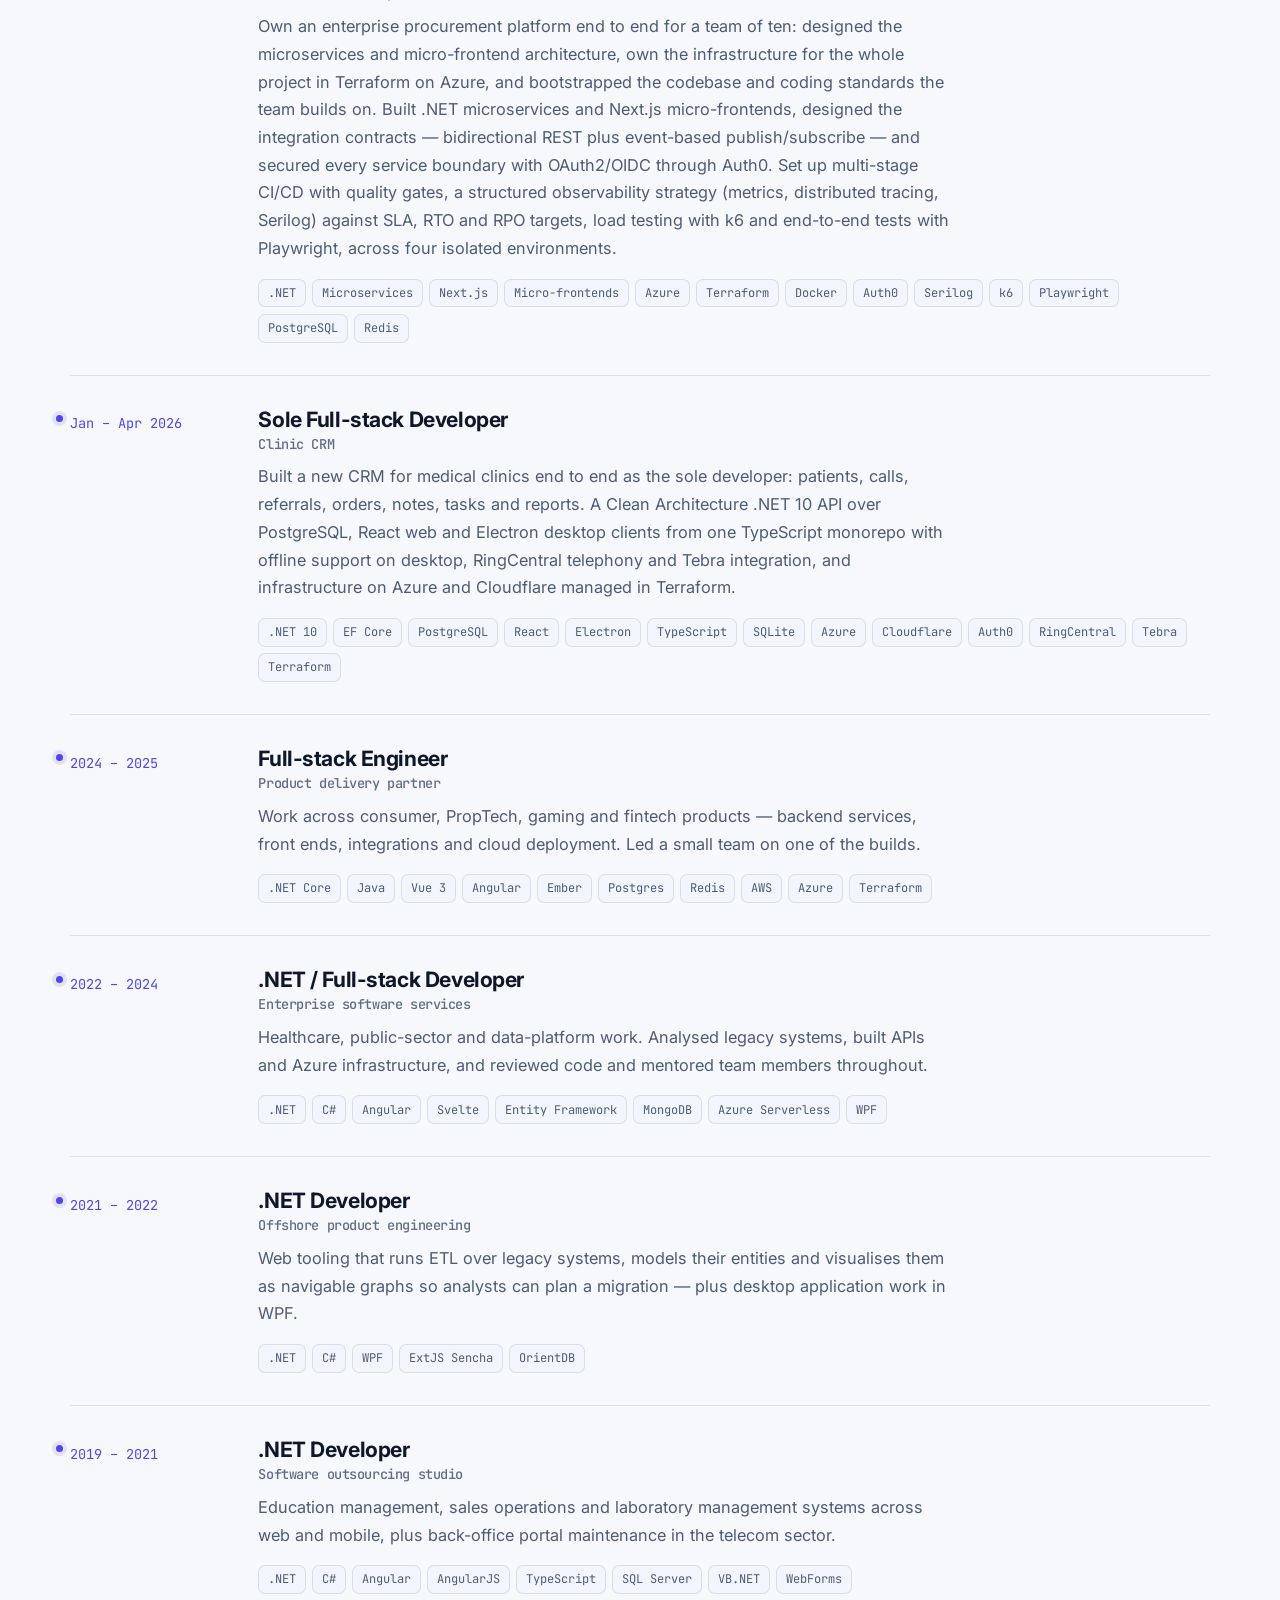
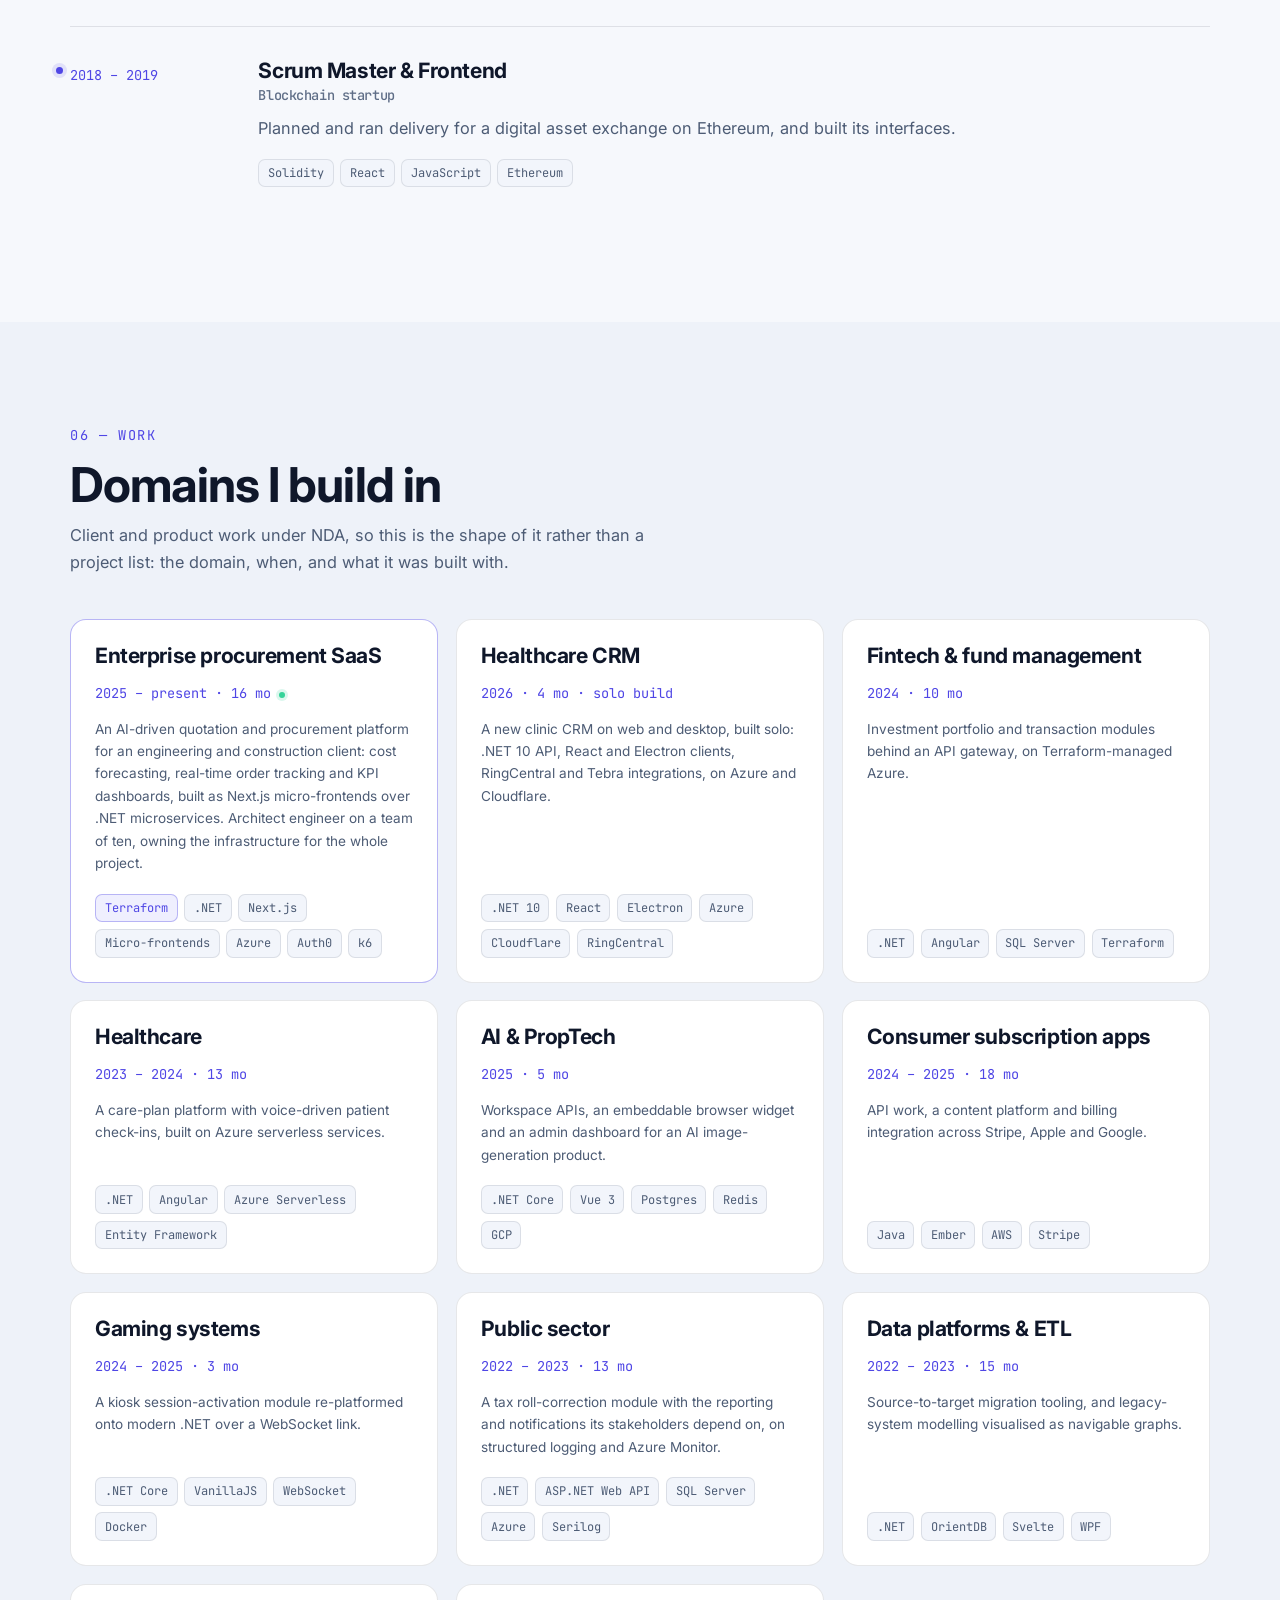
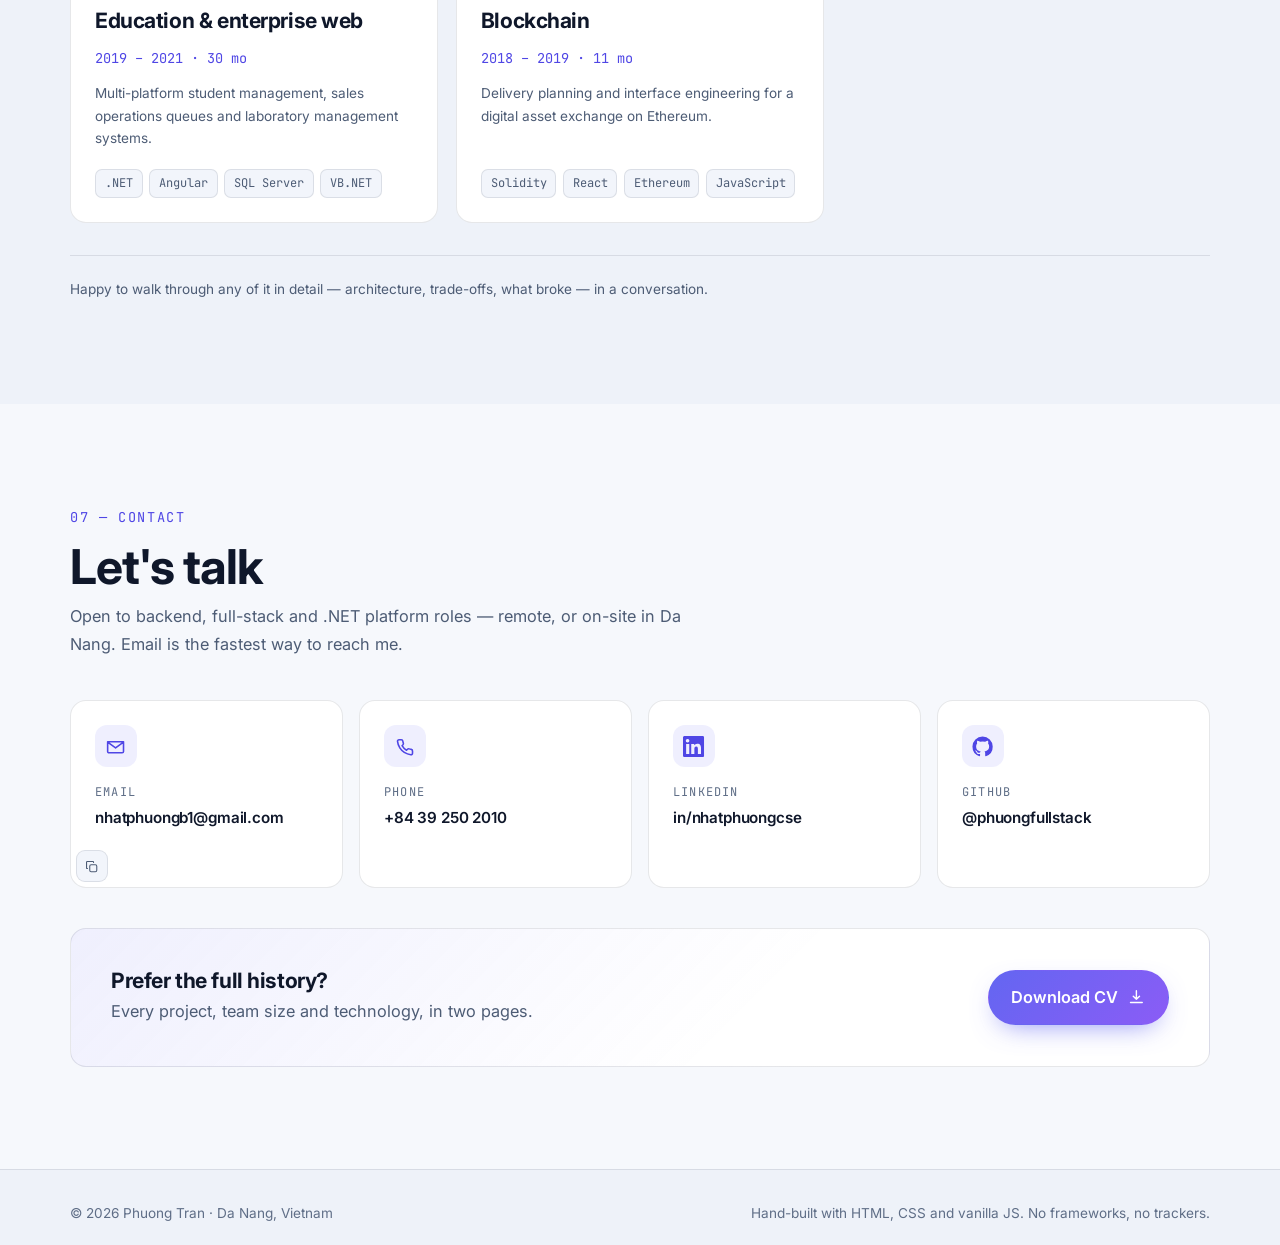
==== commit 2a23825f: "Describe Clinic CRM at a high level as a new build Co-Authored-By: Claude Opus 5.5 <noreply@anthropi" ====
--- a/index.html
+++ b/index.html
@@ -364,7 +364,7 @@
           <div class="card__icon"><svg class="icon" aria-hidden="true"><use href="#i-device"/></svg></div>
           <h3>Desktop &amp; Mobile</h3>
           <p class="stack__meta">2 WPF projects &middot; since 2021</p>
-          <p class="stack__blurb">WPF applications &mdash; a point-of-sale system, and an ETL tool that pulls source from several git providers and exports the processed result. An Electron client with an encrypted offline SQLite replica for a clinic CRM. WinForms and UWP alongside; Flutter and Android on mobile.</p>
+          <p class="stack__blurb">WPF applications &mdash; a point-of-sale system, and an ETL tool that pulls source from several git providers and exports the processed result. An offline-capable Electron client for a clinic CRM. WinForms and UWP alongside; Flutter and Android on mobile.</p>
           <ul class="tags"><li class="tag tag--core">WPF</li><li class="tag">WinForms</li><li class="tag">UWP</li><li class="tag tag--core">Electron</li><li class="tag">Flutter</li><li class="tag">Android</li></ul>
         </article>
 
@@ -495,13 +495,11 @@
           <div class="timeline__body">
             <h3 class="timeline__role">Sole Full-stack Developer <span class="timeline__at">Clinic CRM</span></h3>
             <p class="timeline__desc">
-              Built a clinic CRM end to end, ported from a legacy Electron app: patients, calls,
-              referrals, orders, notes, tasks and reports. A Clean Architecture .NET 10 API is the only
-              path to PostgreSQL, with EF Core migrations, row-level security, triggers and per-row audit
-              attribution. Web and Electron clients share screens, design tokens and domain logic in one
-              TypeScript monorepo; the desktop client works offline on an encrypted SQLite replica, pops up
-              the patient on incoming calls and signs in with PKCE. Integrated RingCentral calls and SMS and
-              Tebra patient sync, with E.164 normalisation kept identical across .NET, TypeScript and SQL.
+              Built a new CRM for medical clinics end to end as the sole developer: patients, calls,
+              referrals, orders, notes, tasks and reports. A Clean Architecture .NET 10 API over PostgreSQL,
+              React web and Electron desktop clients from one TypeScript monorepo with offline support on
+              desktop, RingCentral telephony and Tebra integration, and infrastructure on Azure and
+              Cloudflare managed in Terraform.
             </p>
             <ul class="tags tags--sm">
               <li class="tag">.NET 10</li><li class="tag">EF Core</li><li class="tag">PostgreSQL</li><li class="tag">React</li><li class="tag">Electron</li>
@@ -616,7 +614,7 @@
         <article class="card domain">
           <h3 class="domain__title">Healthcare CRM</h3>
           <span class="domain__when">2026 &middot; 4 mo &middot; solo build</span>
-          <p class="domain__what">A clinic CRM on web and desktop from one TypeScript monorepo: offline-capable Electron client, RingCentral telephony and Tebra patient sync over a .NET 10 API.</p>
+          <p class="domain__what">A new clinic CRM on web and desktop, built solo: .NET 10 API, React and Electron clients, RingCentral and Tebra integrations, on Azure and Cloudflare.</p>
           <ul class="tags tags--sm">
             <li class="tag">.NET 10</li><li class="tag">React</li><li class="tag">Electron</li><li class="tag">Azure</li><li class="tag">Cloudflare</li><li class="tag">RingCentral</li>
           </ul>
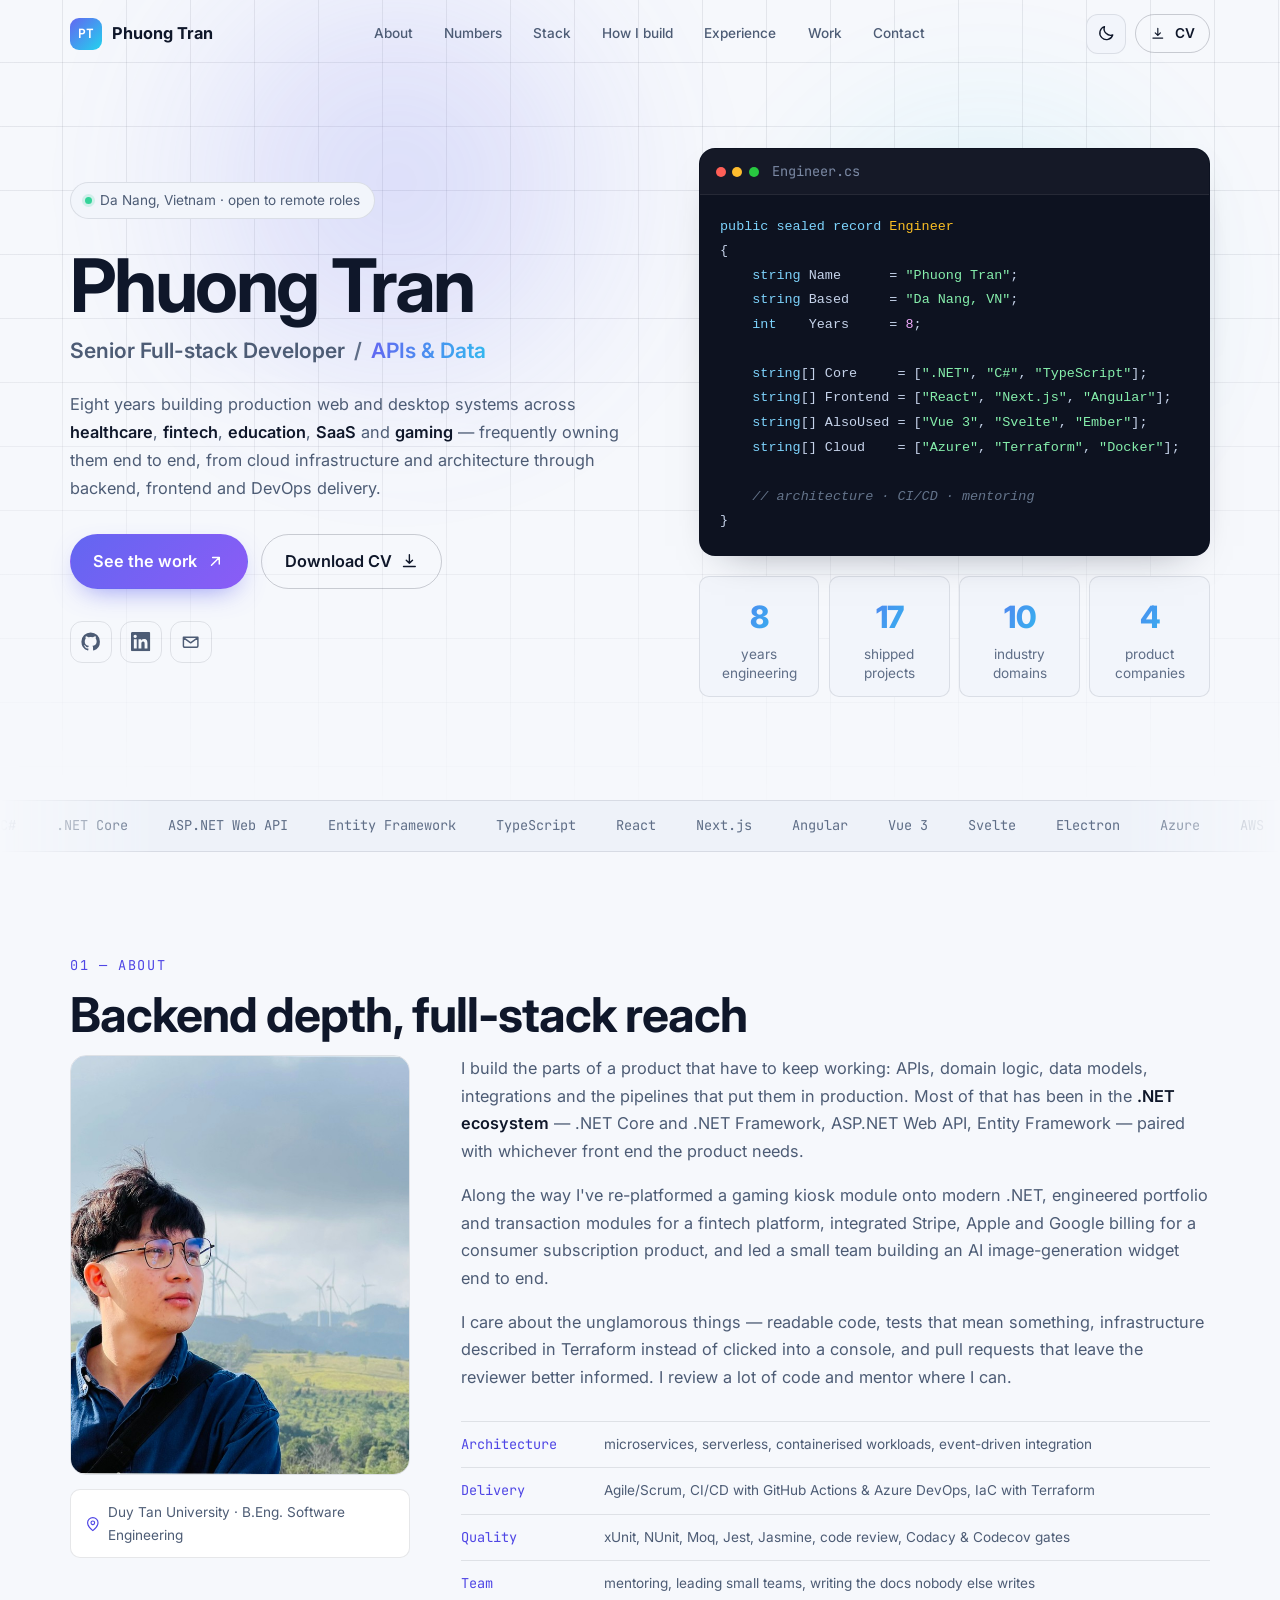
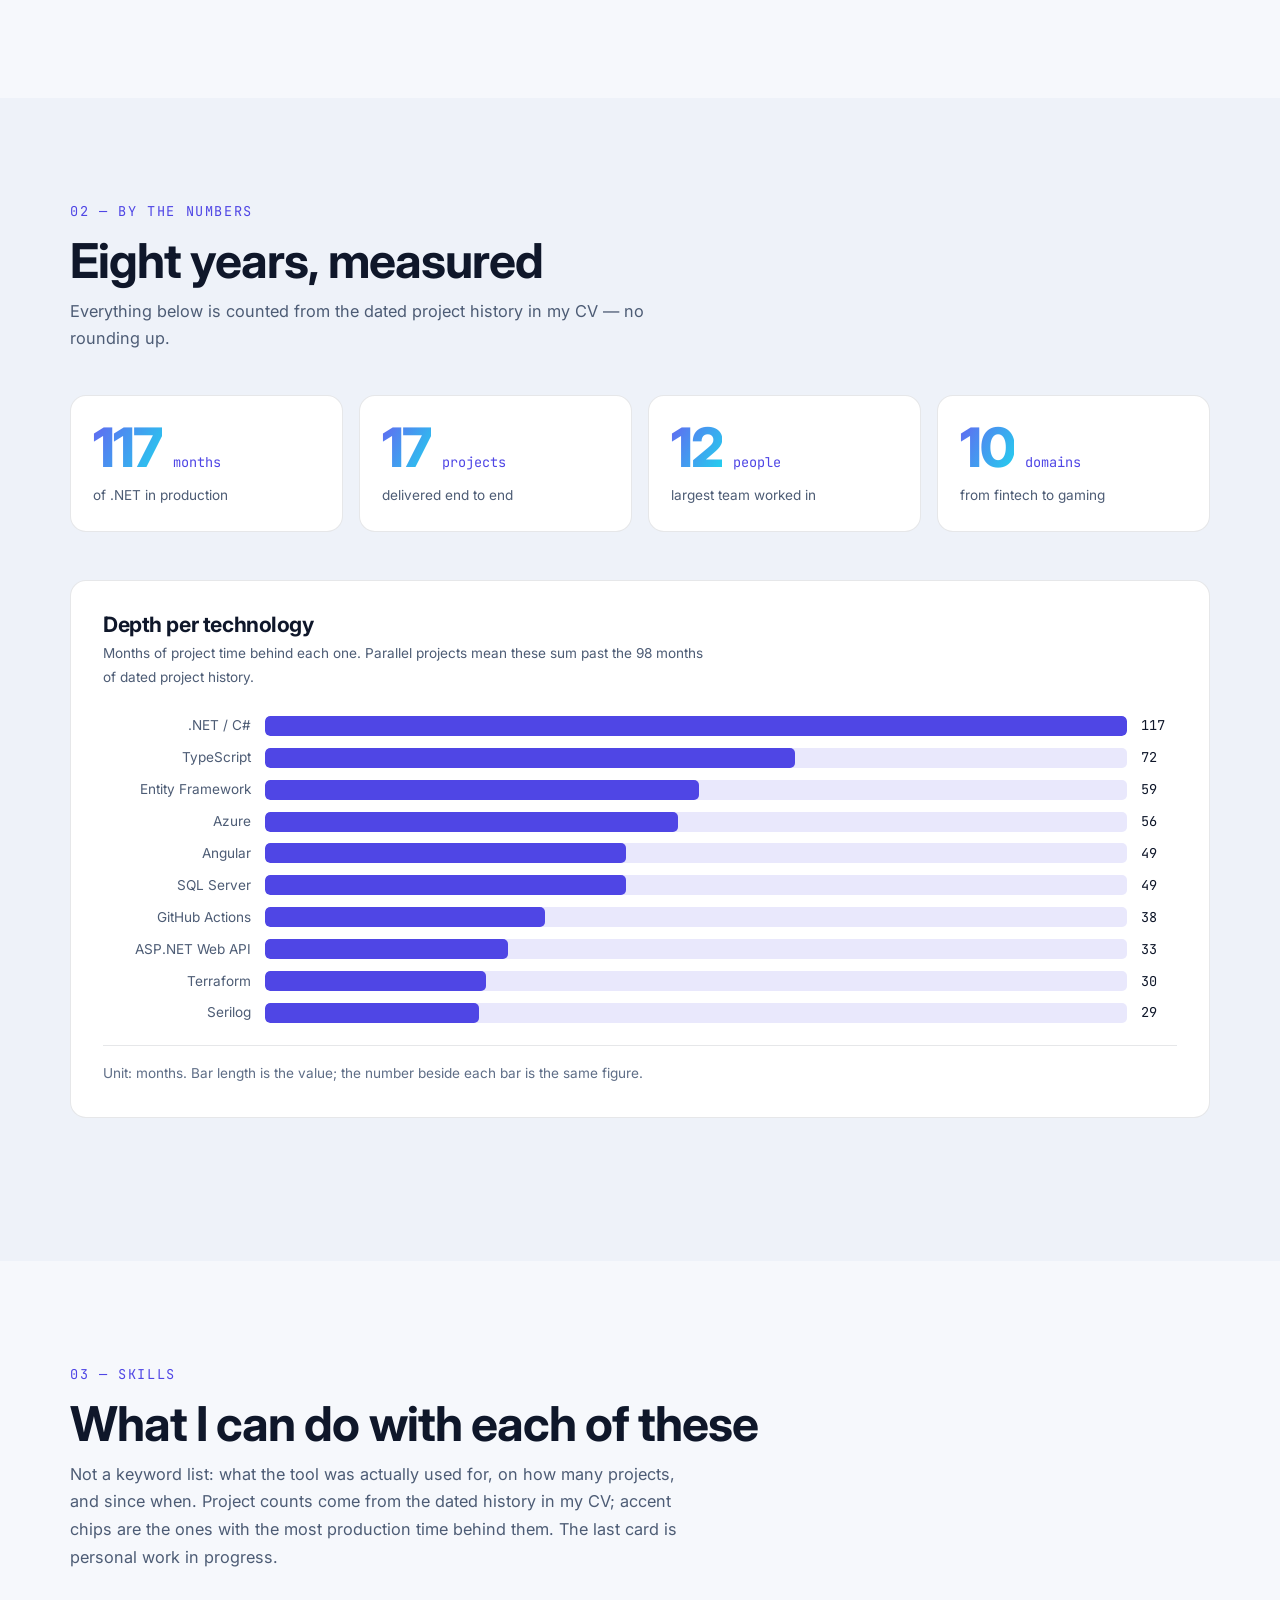
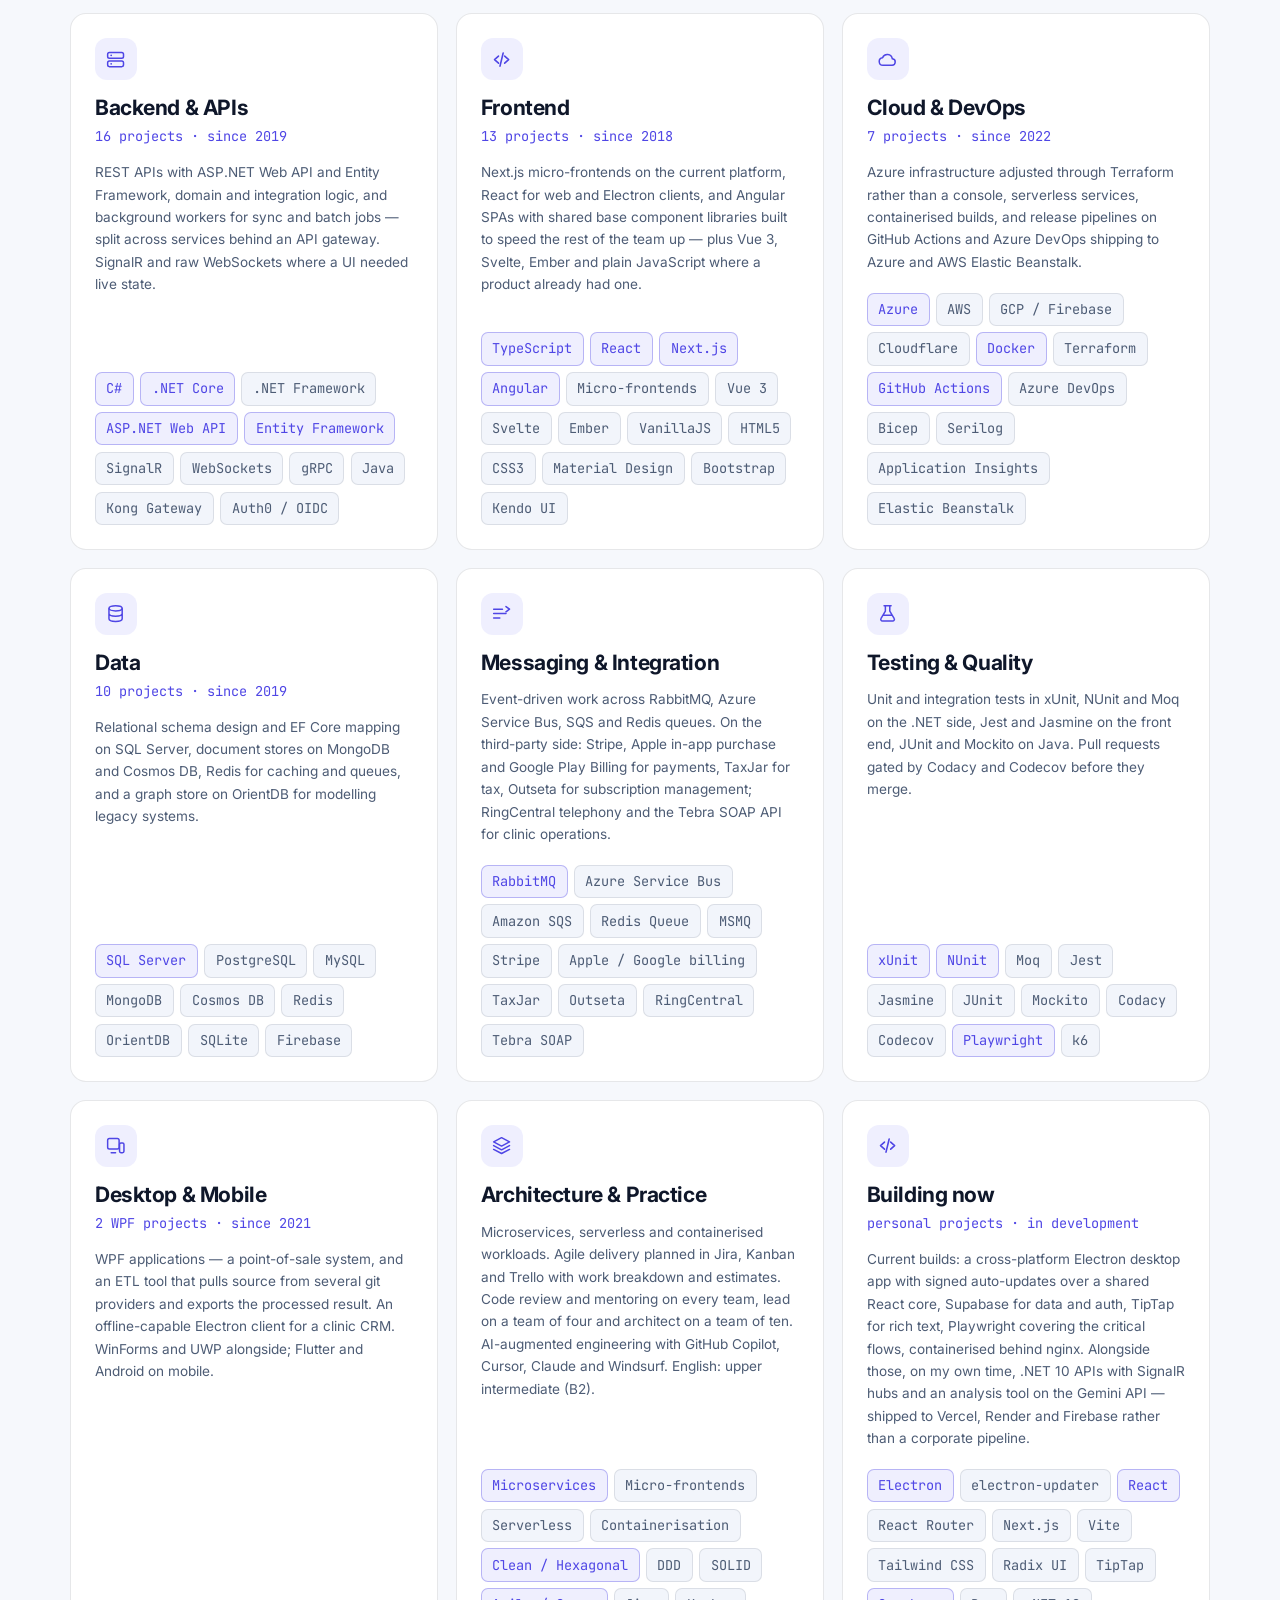
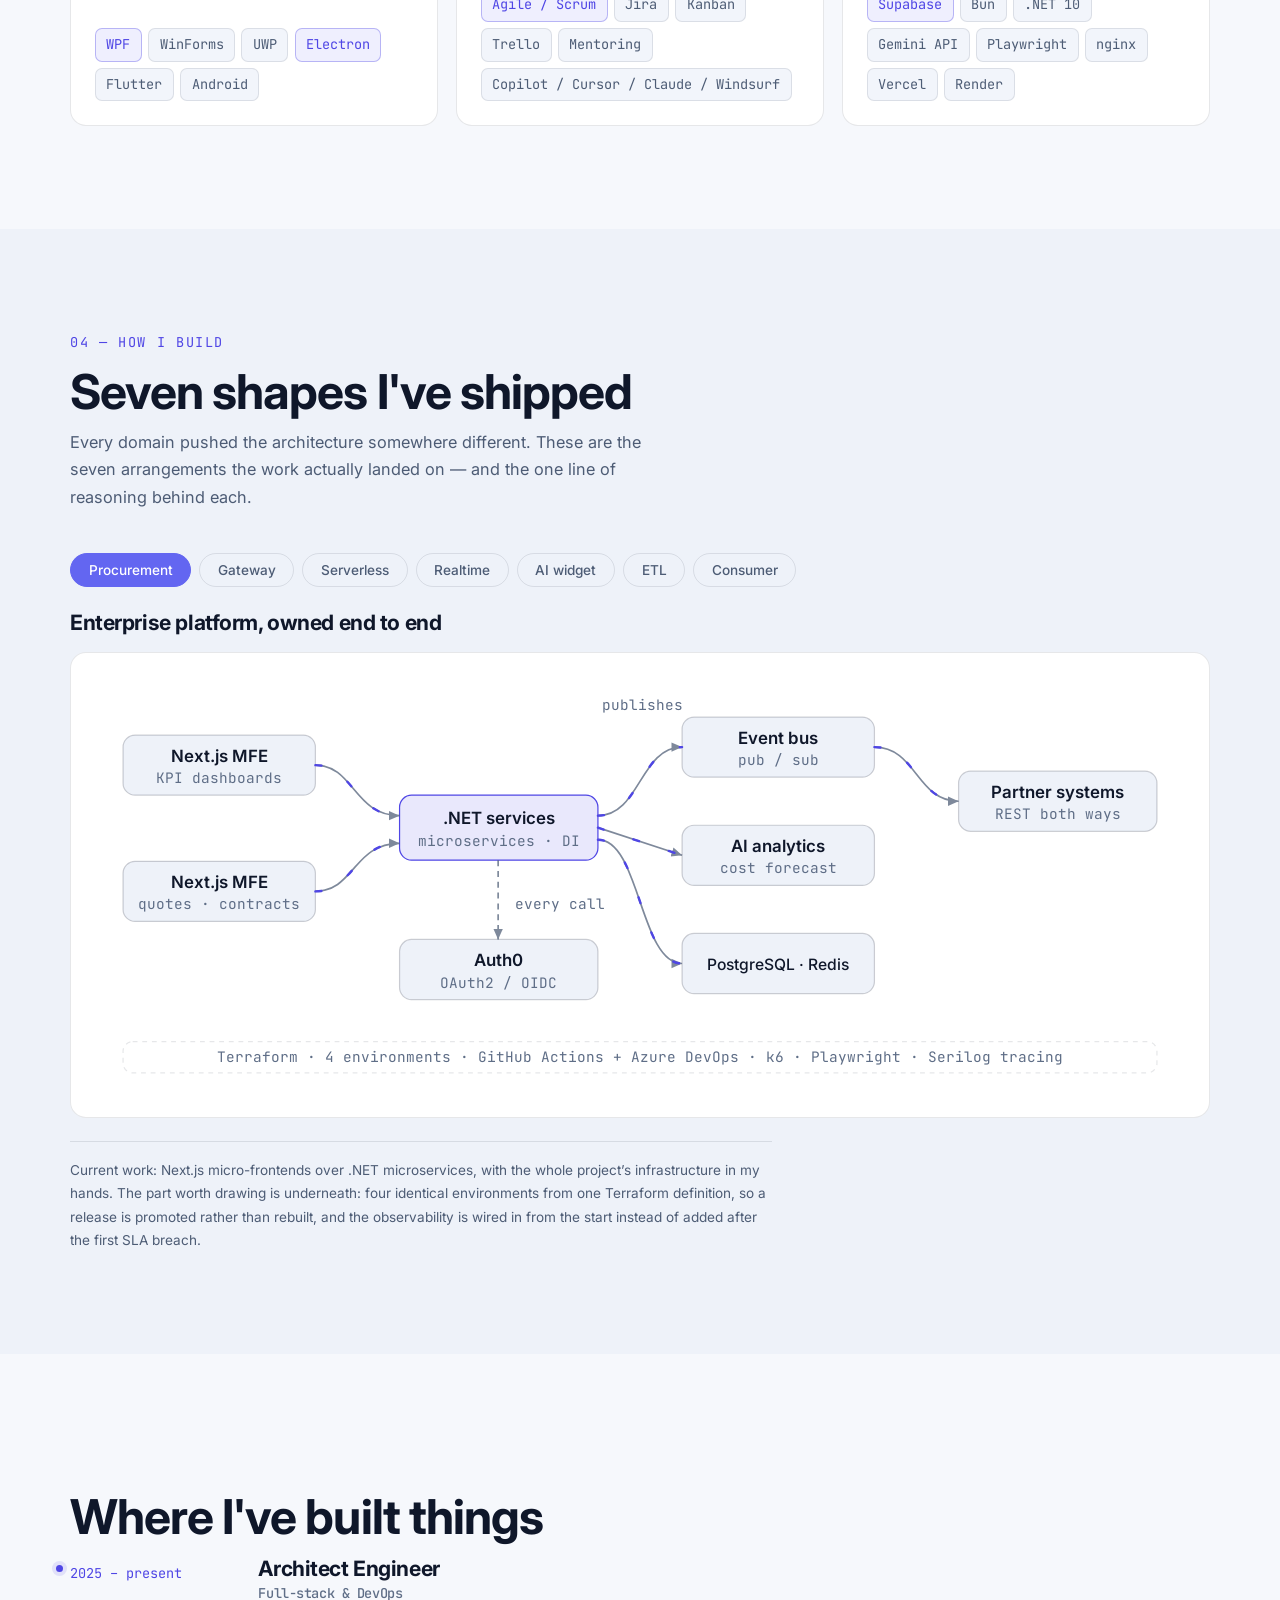
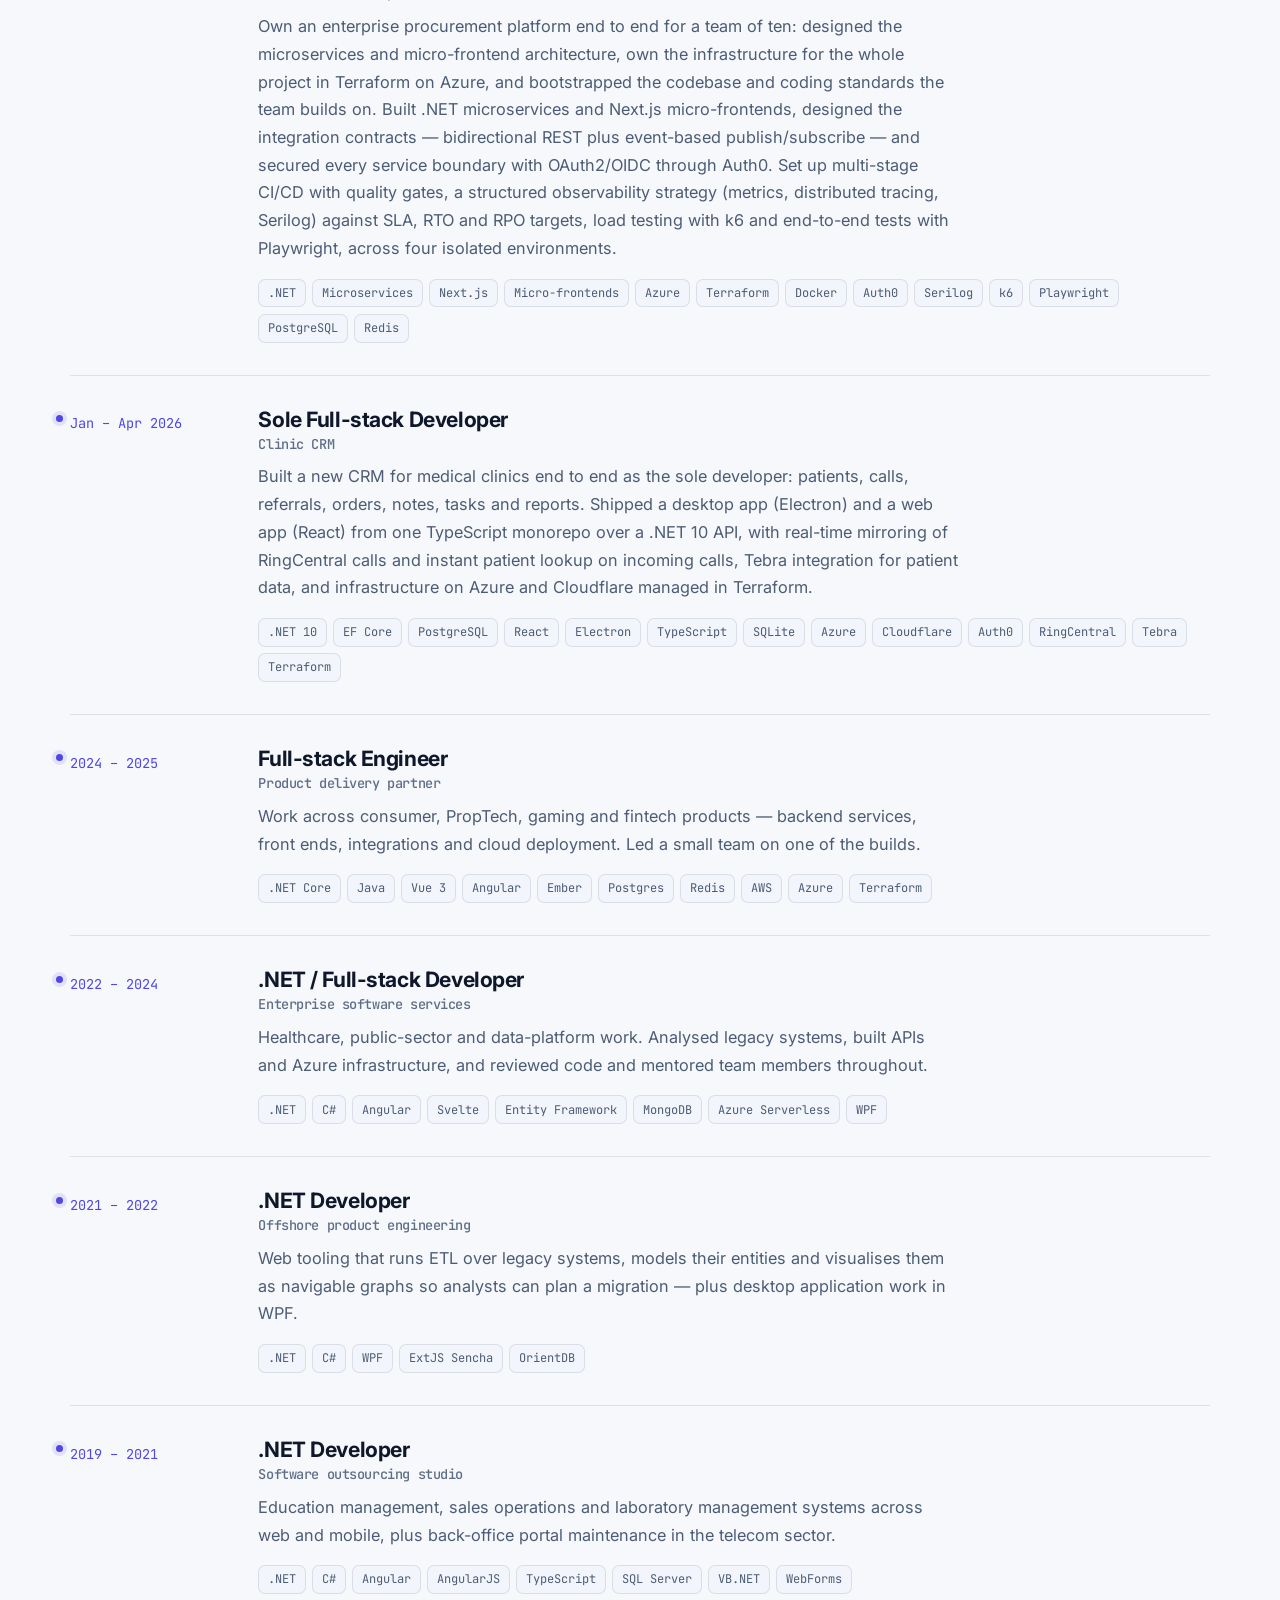
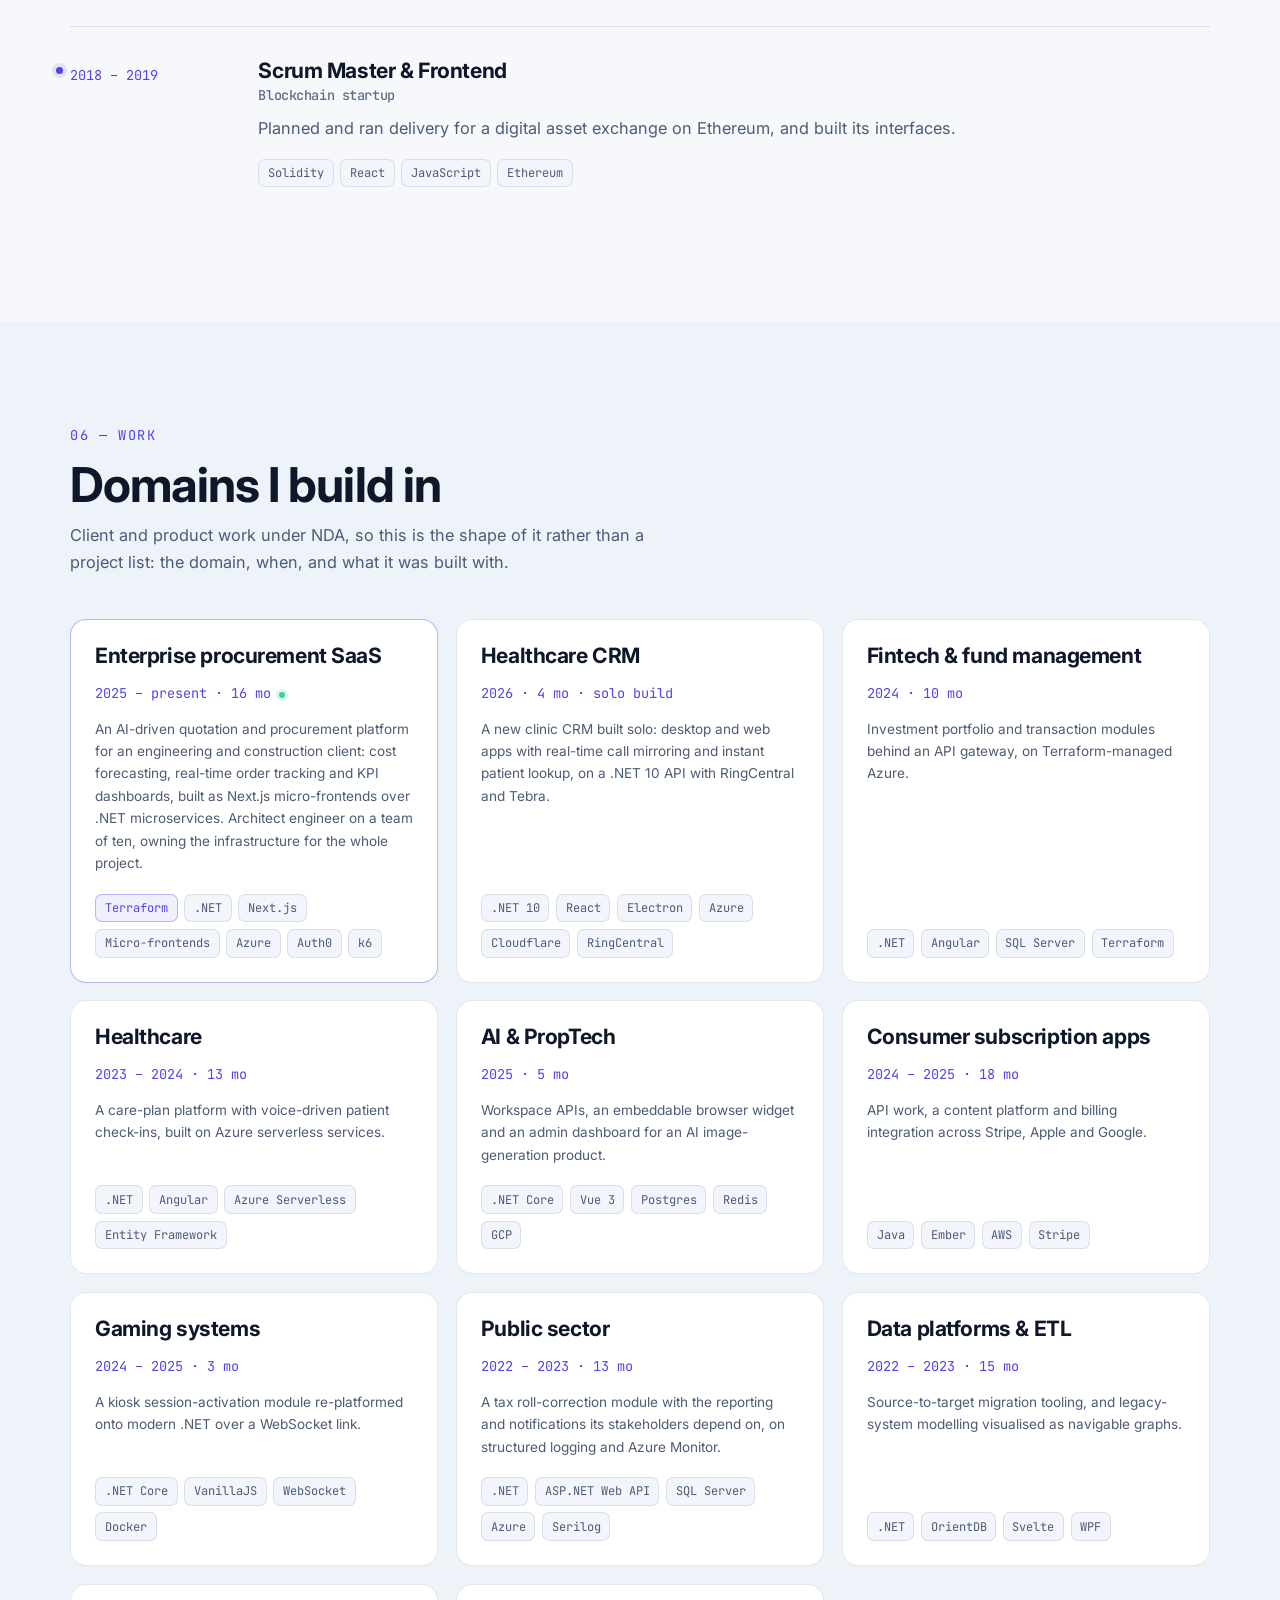
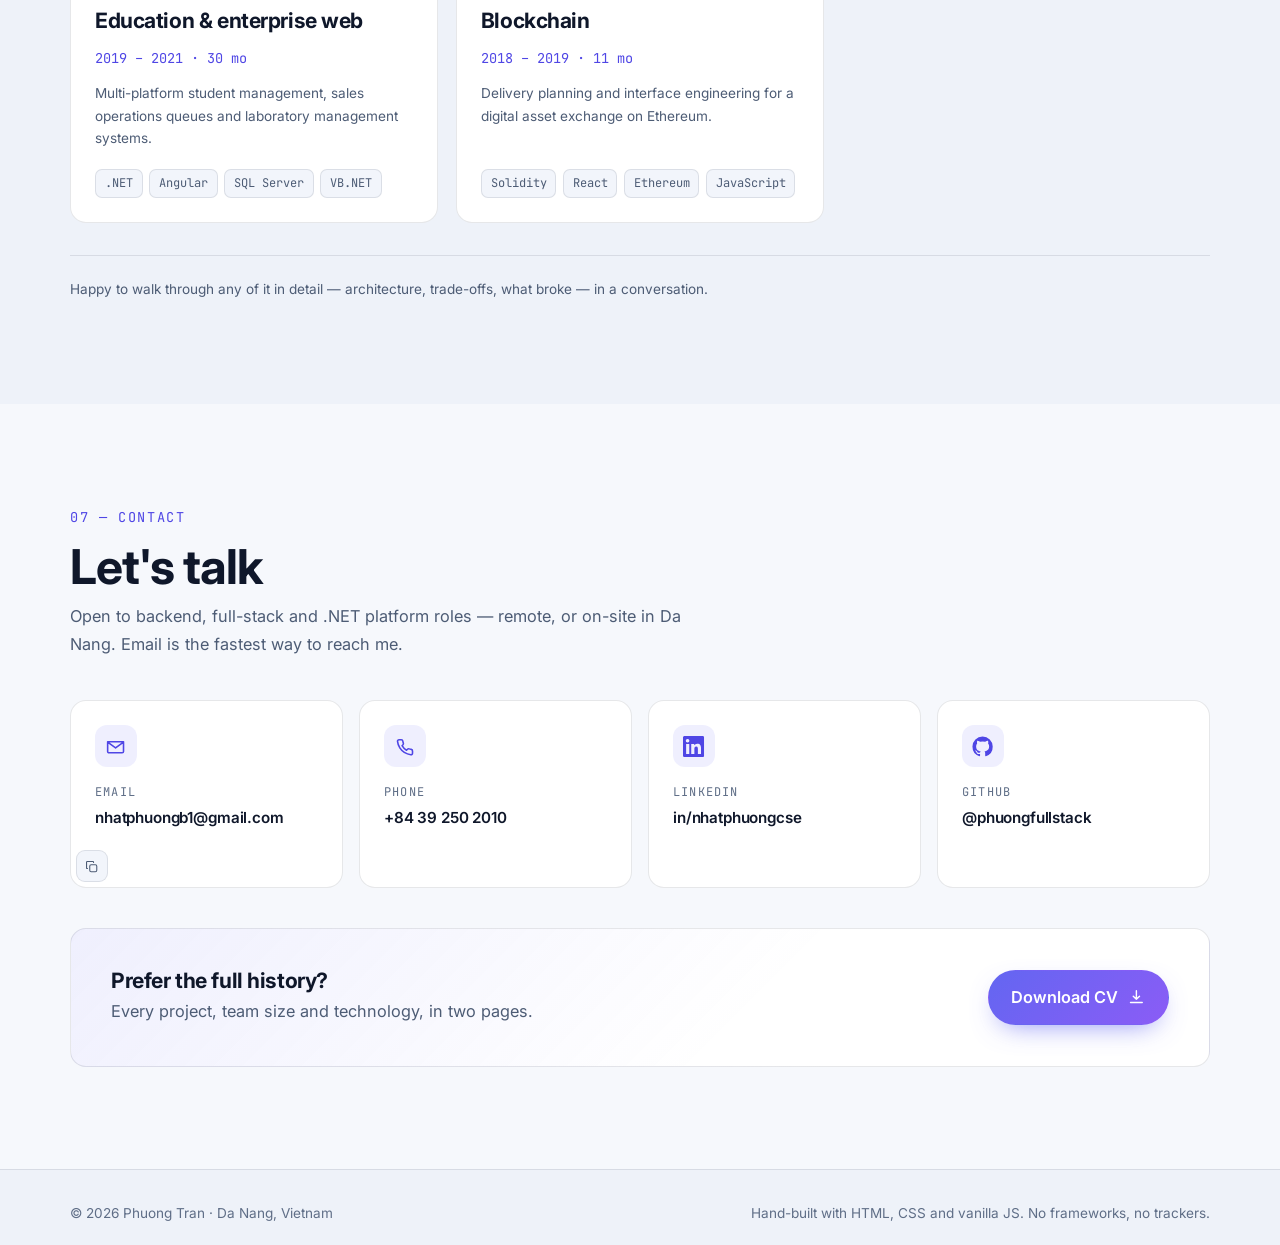
==== commit ddb86b18: "Clinic CRM: highlight desktop + web apps, call mirroring, patient lookup Co-Authored-By: Claude Opus" ====
--- a/index.html
+++ b/index.html
@@ -496,10 +496,10 @@
             <h3 class="timeline__role">Sole Full-stack Developer <span class="timeline__at">Clinic CRM</span></h3>
             <p class="timeline__desc">
               Built a new CRM for medical clinics end to end as the sole developer: patients, calls,
-              referrals, orders, notes, tasks and reports. A Clean Architecture .NET 10 API over PostgreSQL,
-              React web and Electron desktop clients from one TypeScript monorepo with offline support on
-              desktop, RingCentral telephony and Tebra integration, and infrastructure on Azure and
-              Cloudflare managed in Terraform.
+              referrals, orders, notes, tasks and reports. Shipped a desktop app (Electron) and a web app
+              (React) from one TypeScript monorepo over a .NET 10 API, with real-time mirroring of RingCentral
+              calls and instant patient lookup on incoming calls, Tebra integration for patient data, and
+              infrastructure on Azure and Cloudflare managed in Terraform.
             </p>
             <ul class="tags tags--sm">
               <li class="tag">.NET 10</li><li class="tag">EF Core</li><li class="tag">PostgreSQL</li><li class="tag">React</li><li class="tag">Electron</li>
@@ -614,7 +614,7 @@
         <article class="card domain">
           <h3 class="domain__title">Healthcare CRM</h3>
           <span class="domain__when">2026 &middot; 4 mo &middot; solo build</span>
-          <p class="domain__what">A new clinic CRM on web and desktop, built solo: .NET 10 API, React and Electron clients, RingCentral and Tebra integrations, on Azure and Cloudflare.</p>
+          <p class="domain__what">A new clinic CRM built solo: desktop and web apps with real-time call mirroring and instant patient lookup, on a .NET 10 API with RingCentral and Tebra.</p>
           <ul class="tags tags--sm">
             <li class="tag">.NET 10</li><li class="tag">React</li><li class="tag">Electron</li><li class="tag">Azure</li><li class="tag">Cloudflare</li><li class="tag">RingCentral</li>
           </ul>
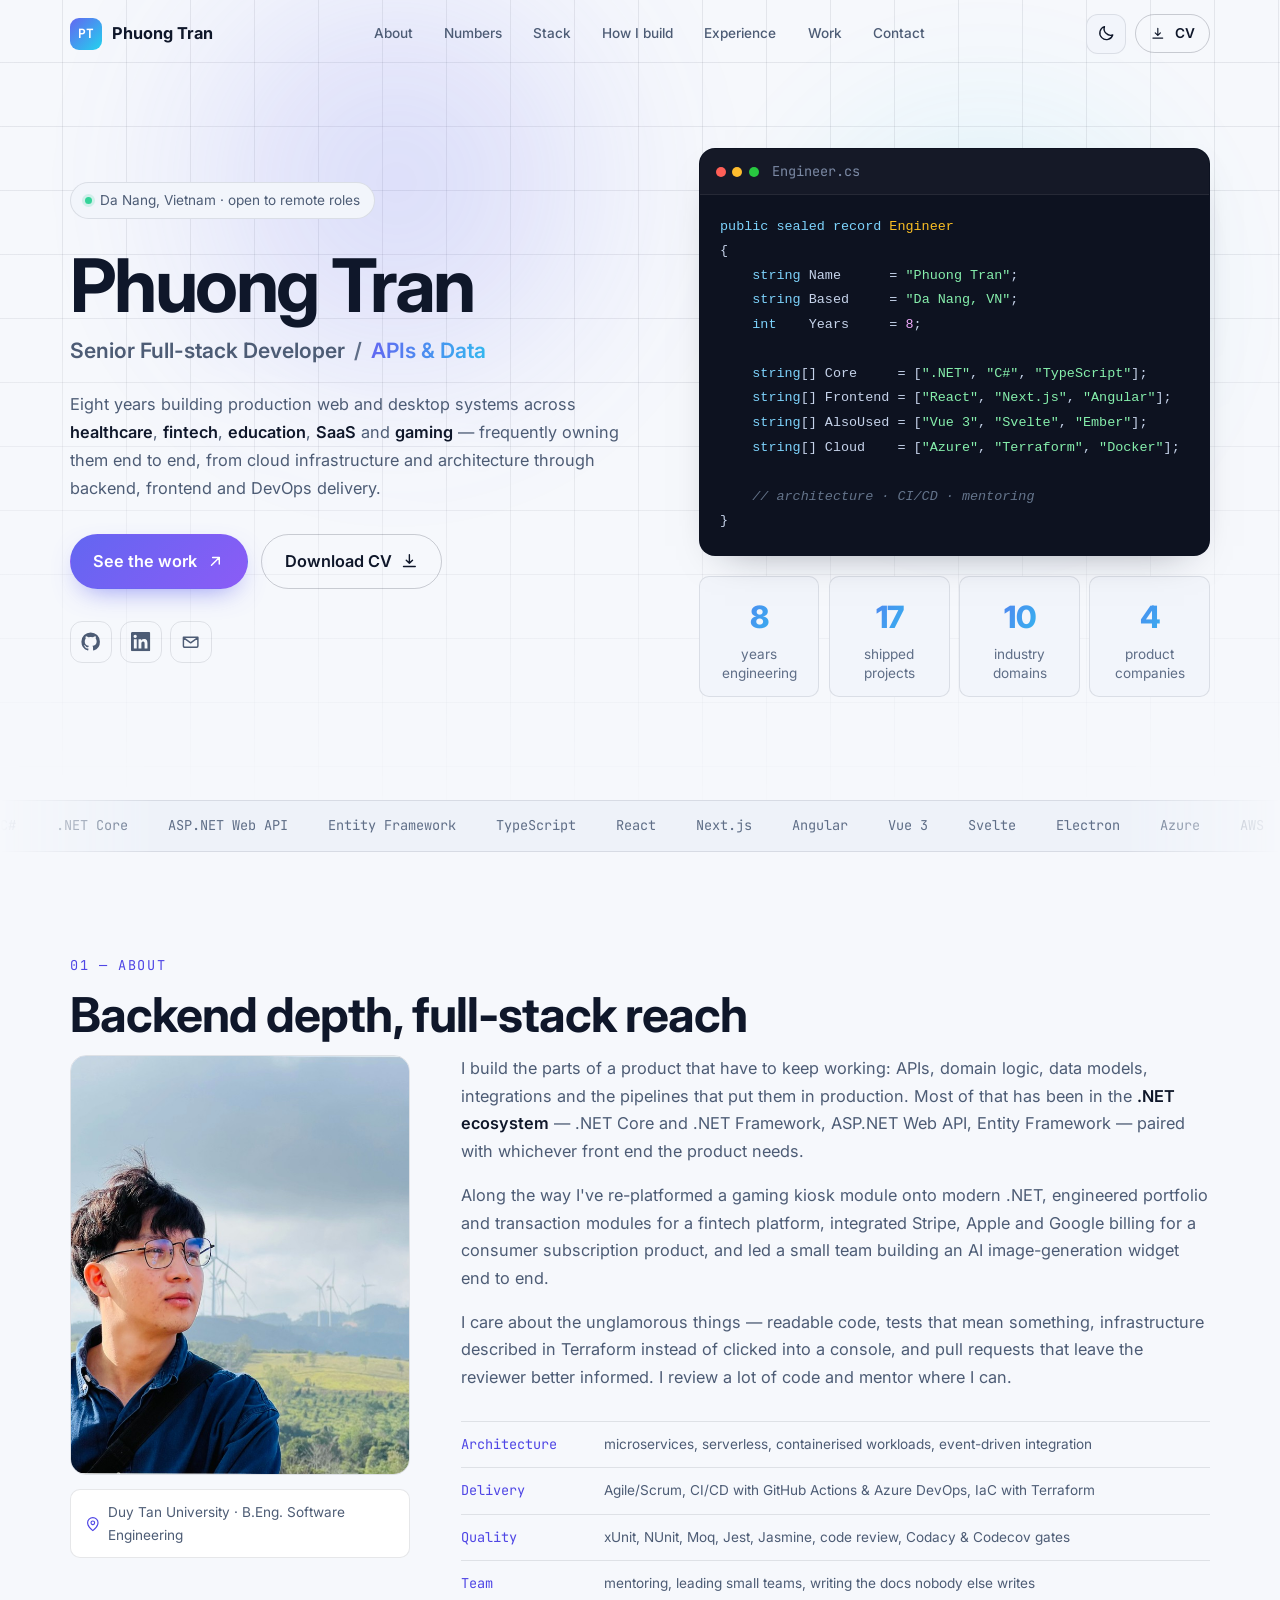
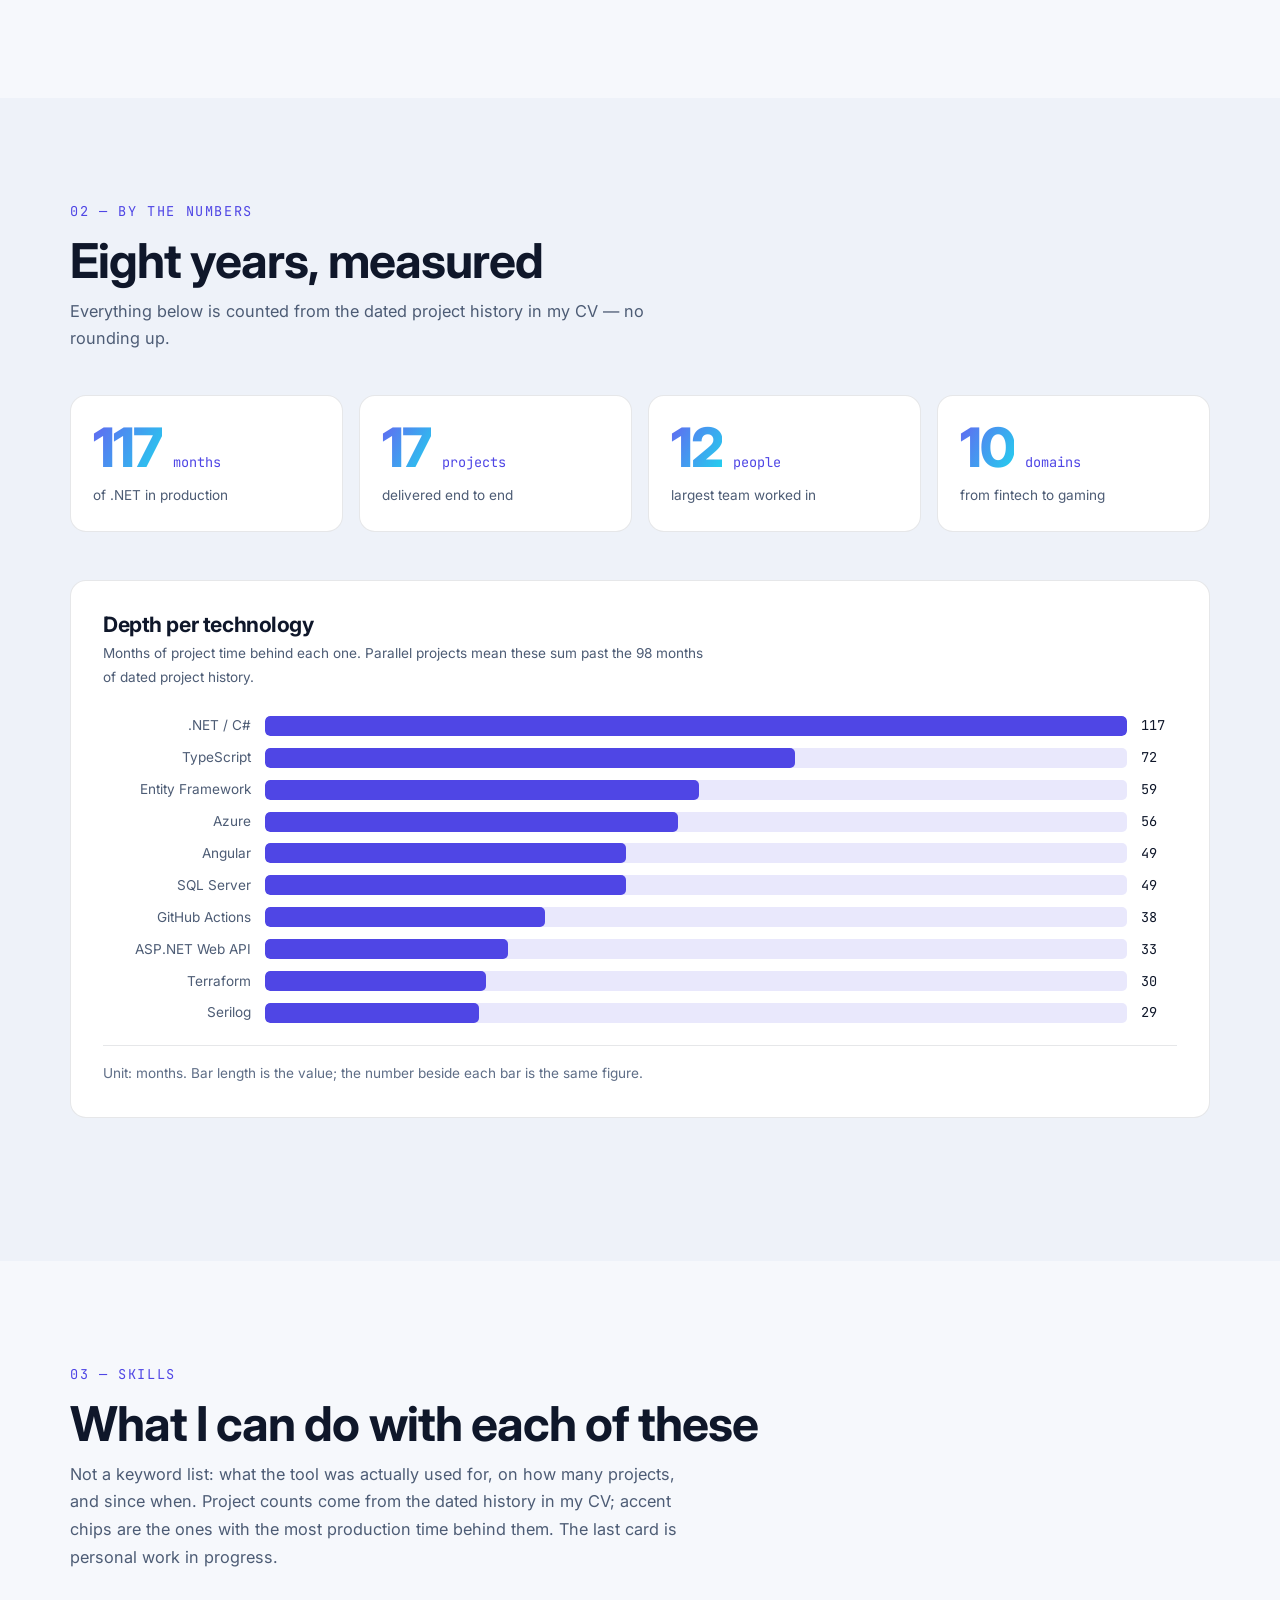
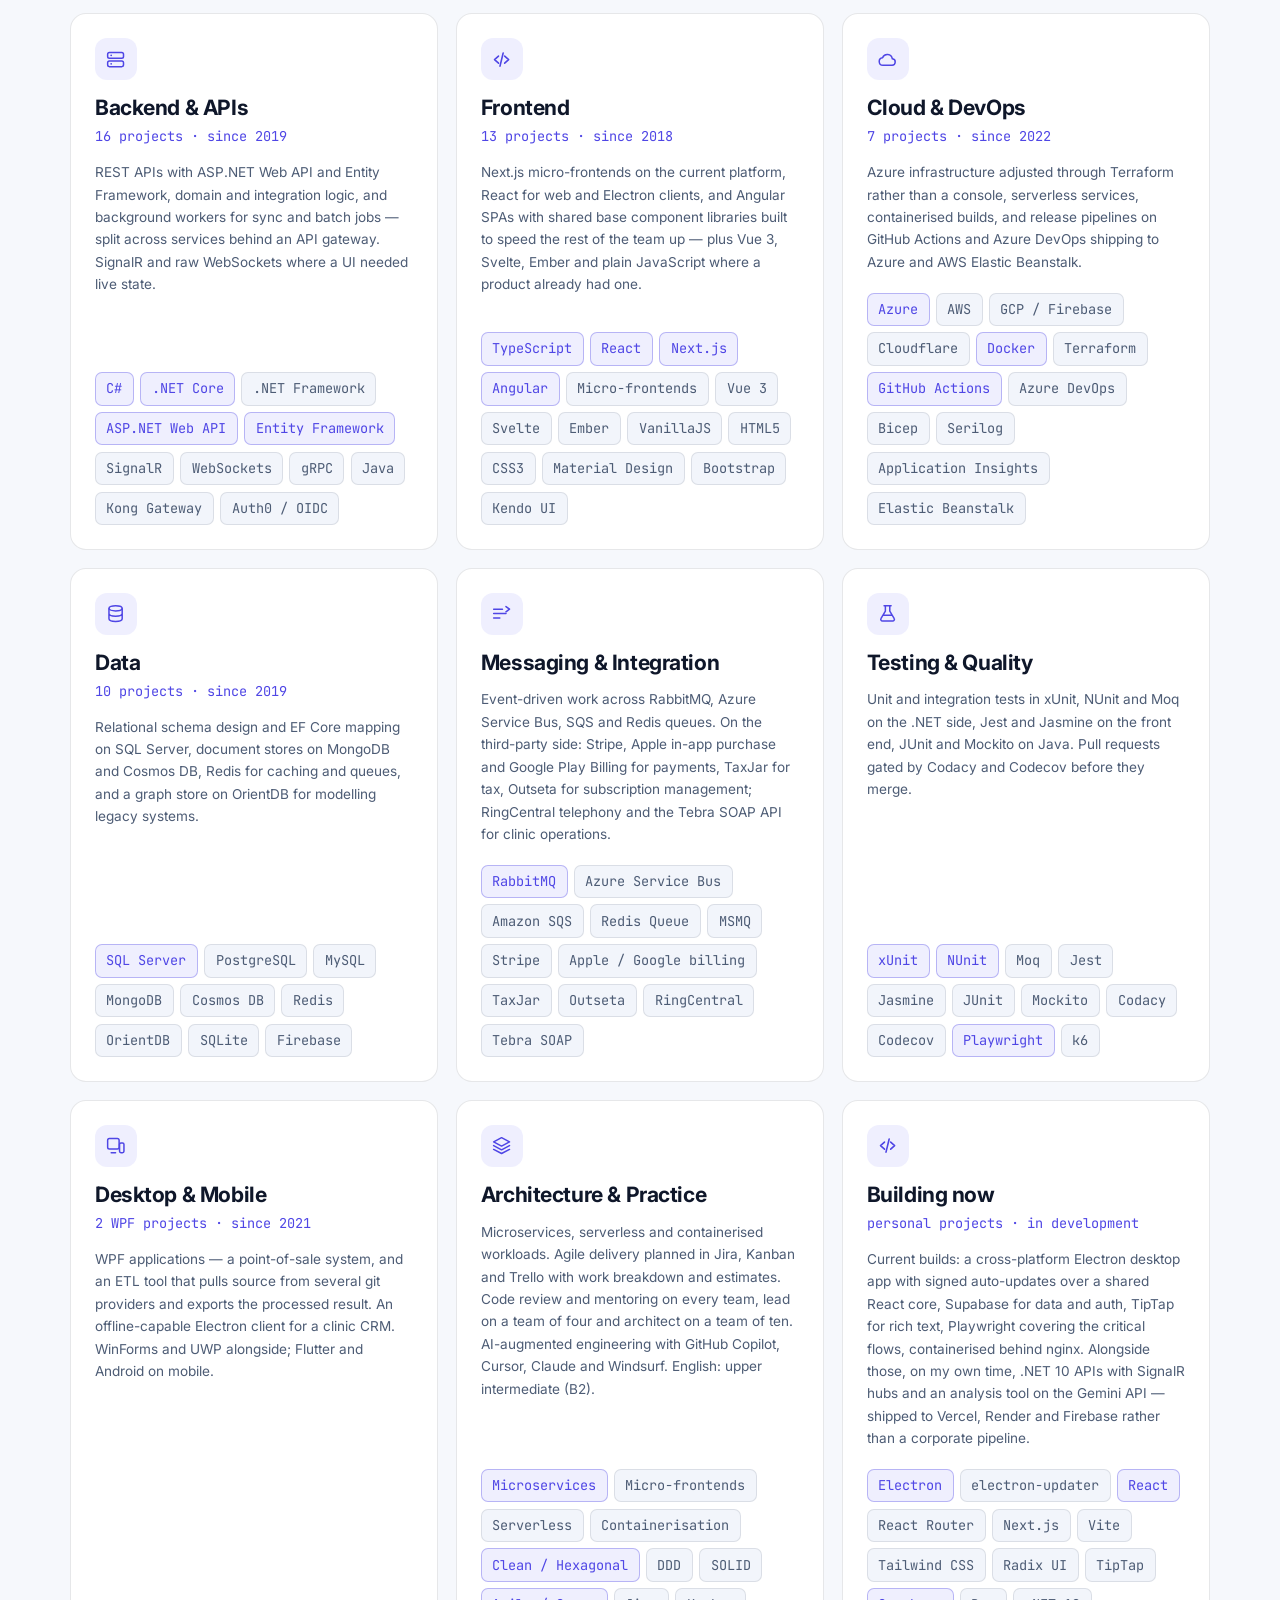
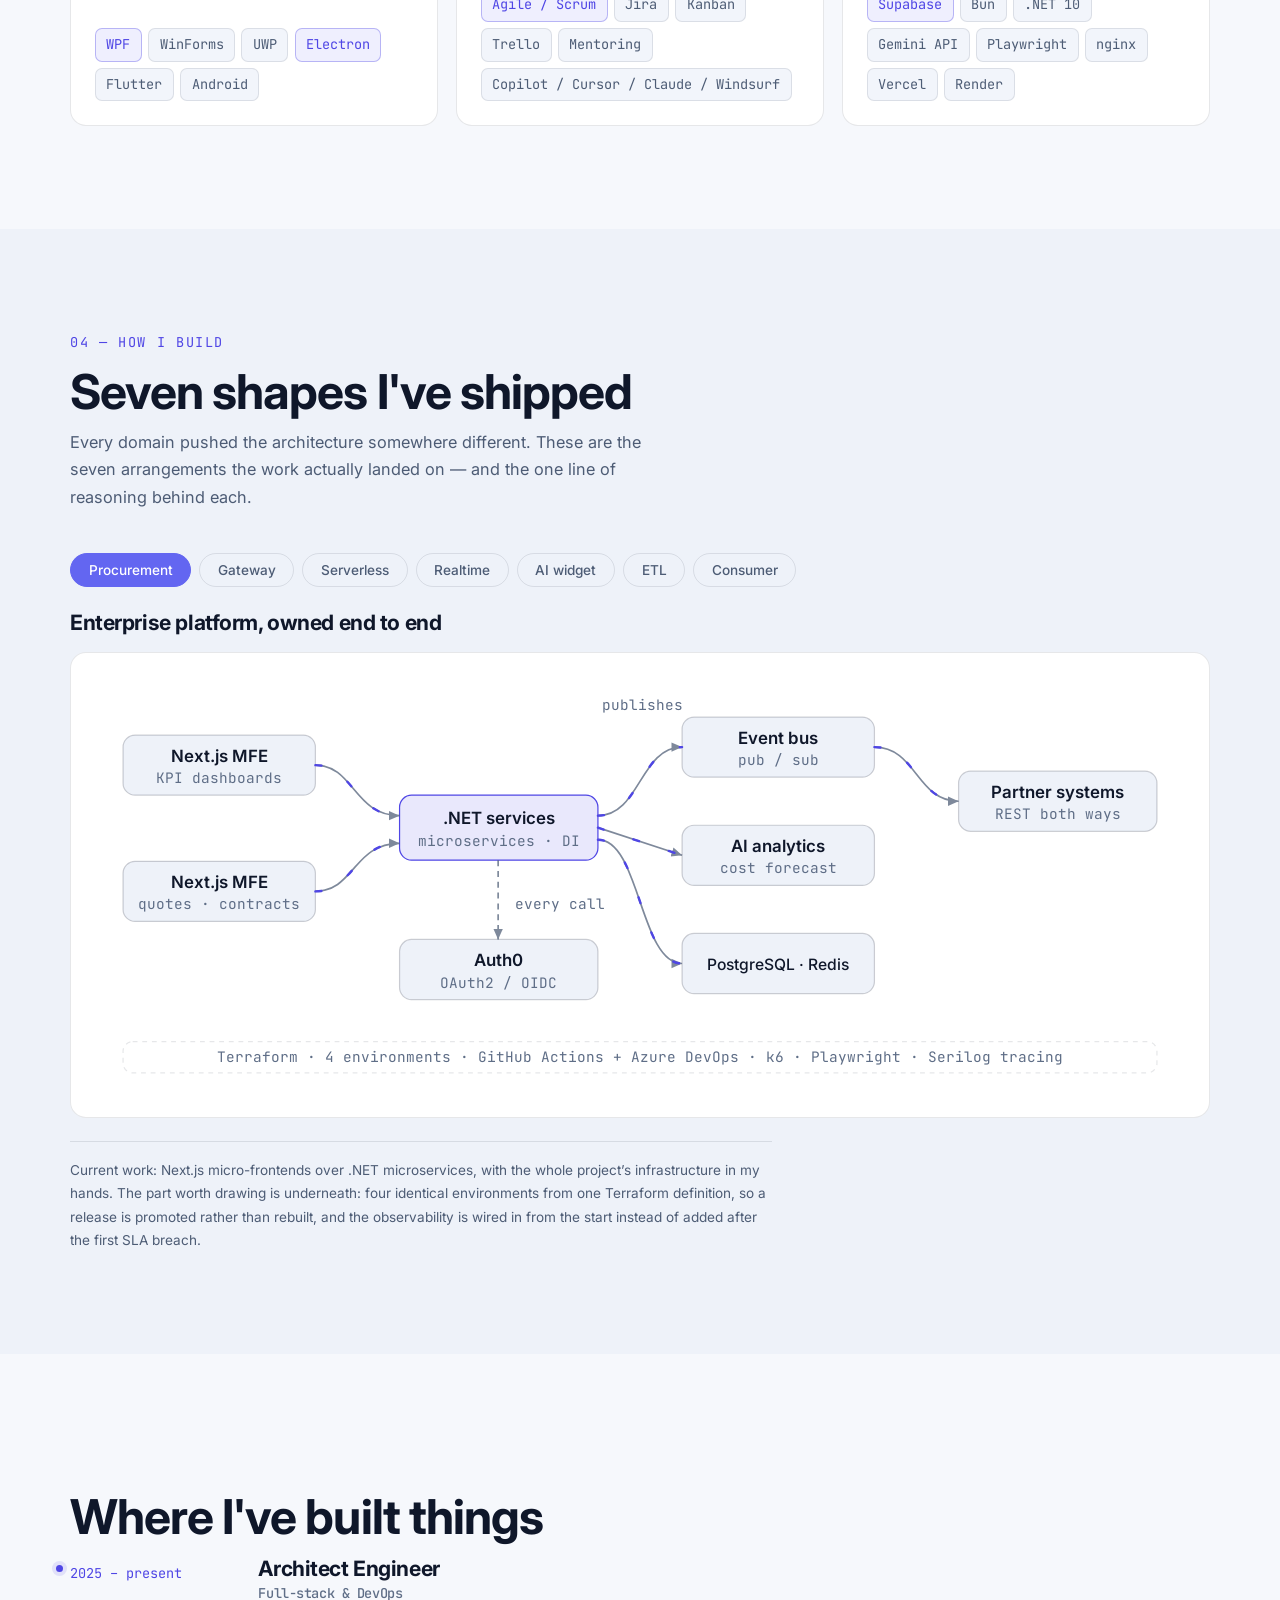
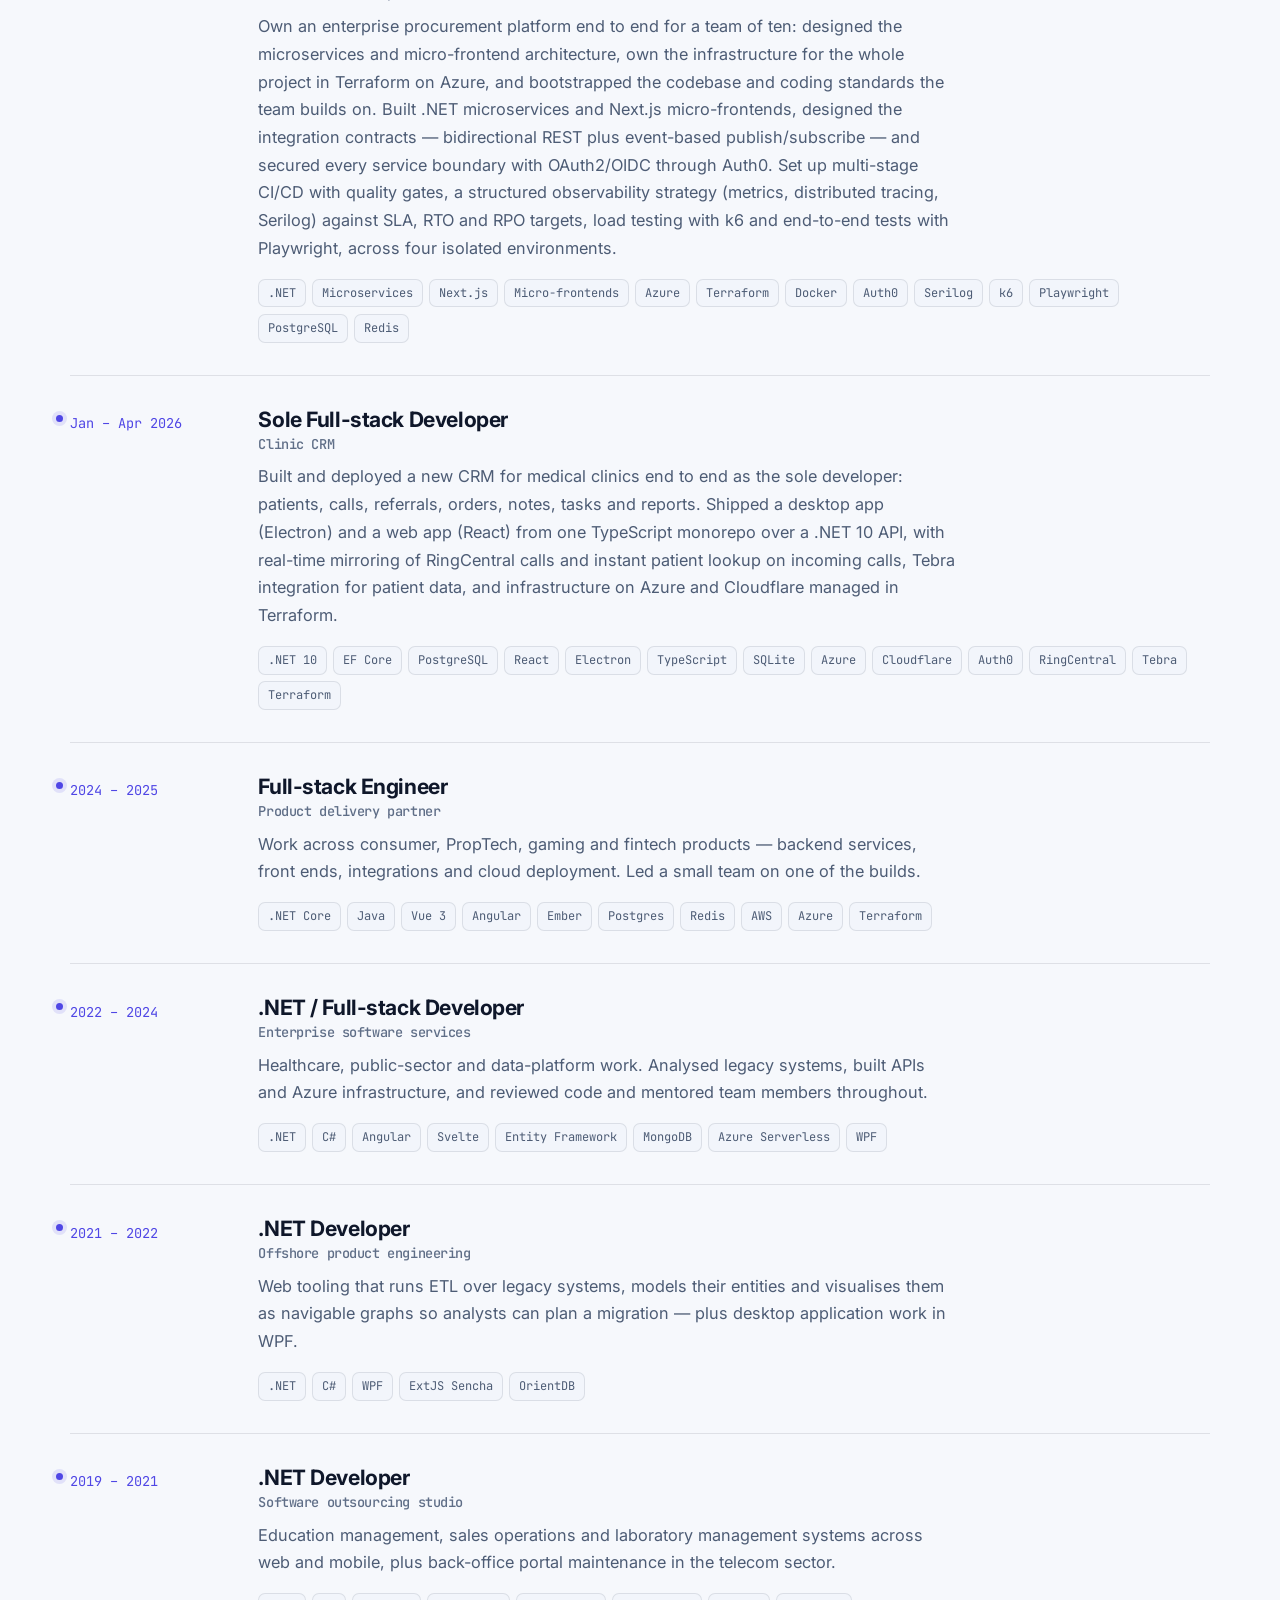
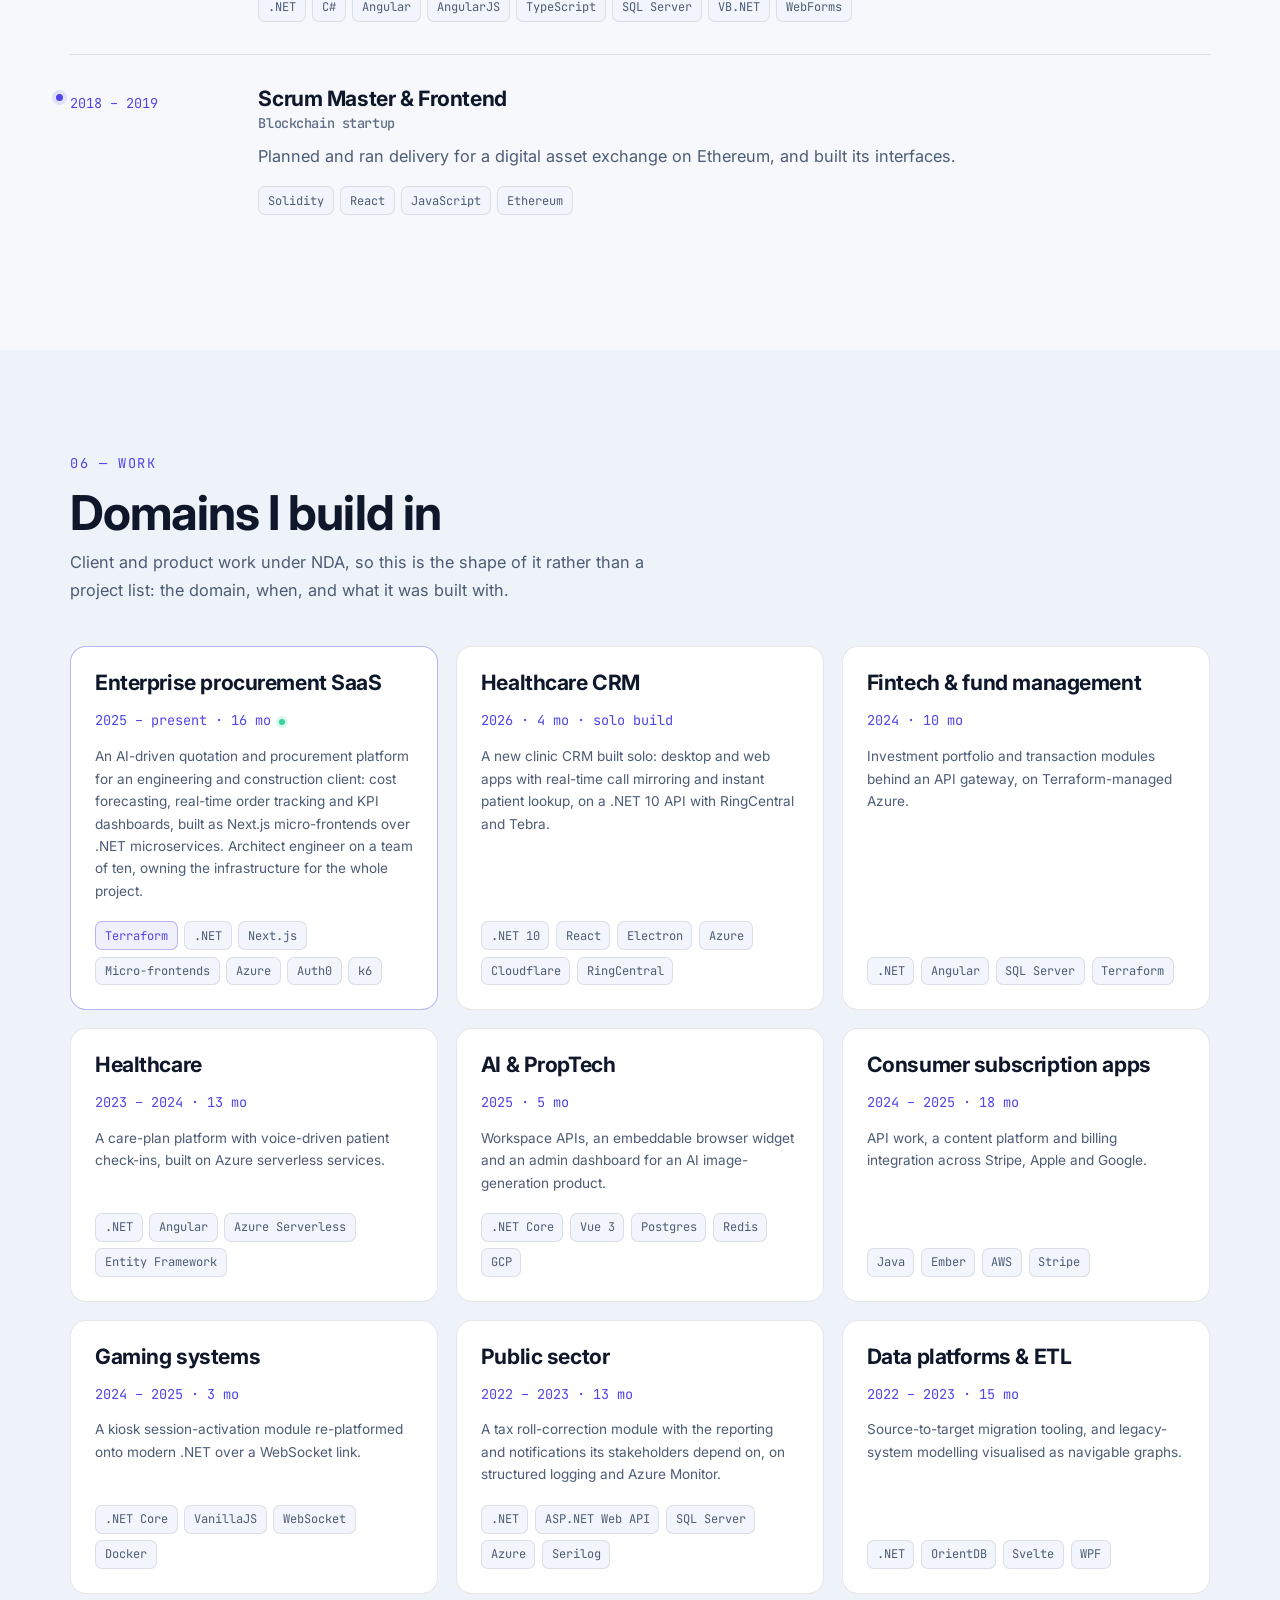
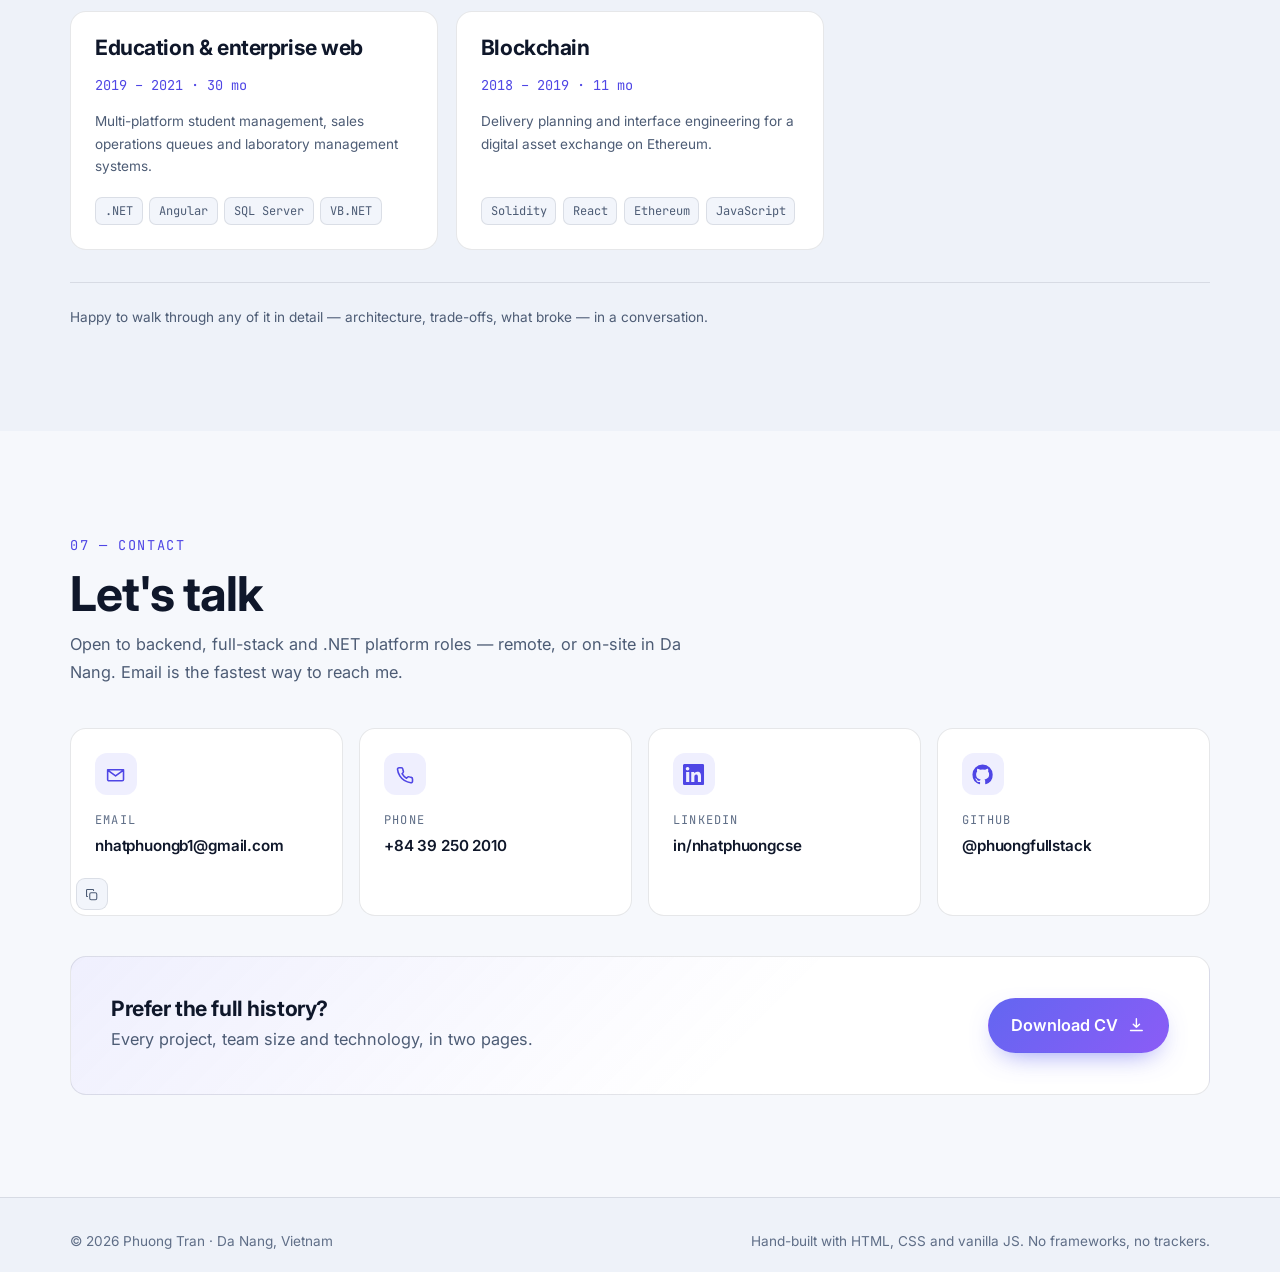
==== commit ecfcd664: "Clinic CRM: owned development and deployment end to end Co-Authored-By: Claude Opus 5.5 <noreply@ant" ====
--- a/index.html
+++ b/index.html
@@ -495,7 +495,7 @@
           <div class="timeline__body">
             <h3 class="timeline__role">Sole Full-stack Developer <span class="timeline__at">Clinic CRM</span></h3>
             <p class="timeline__desc">
-              Built a new CRM for medical clinics end to end as the sole developer: patients, calls,
+              Built and deployed a new CRM for medical clinics end to end as the sole developer: patients, calls,
               referrals, orders, notes, tasks and reports. Shipped a desktop app (Electron) and a web app
               (React) from one TypeScript monorepo over a .NET 10 API, with real-time mirroring of RingCentral
               calls and instant patient lookup on incoming calls, Tebra integration for patient data, and
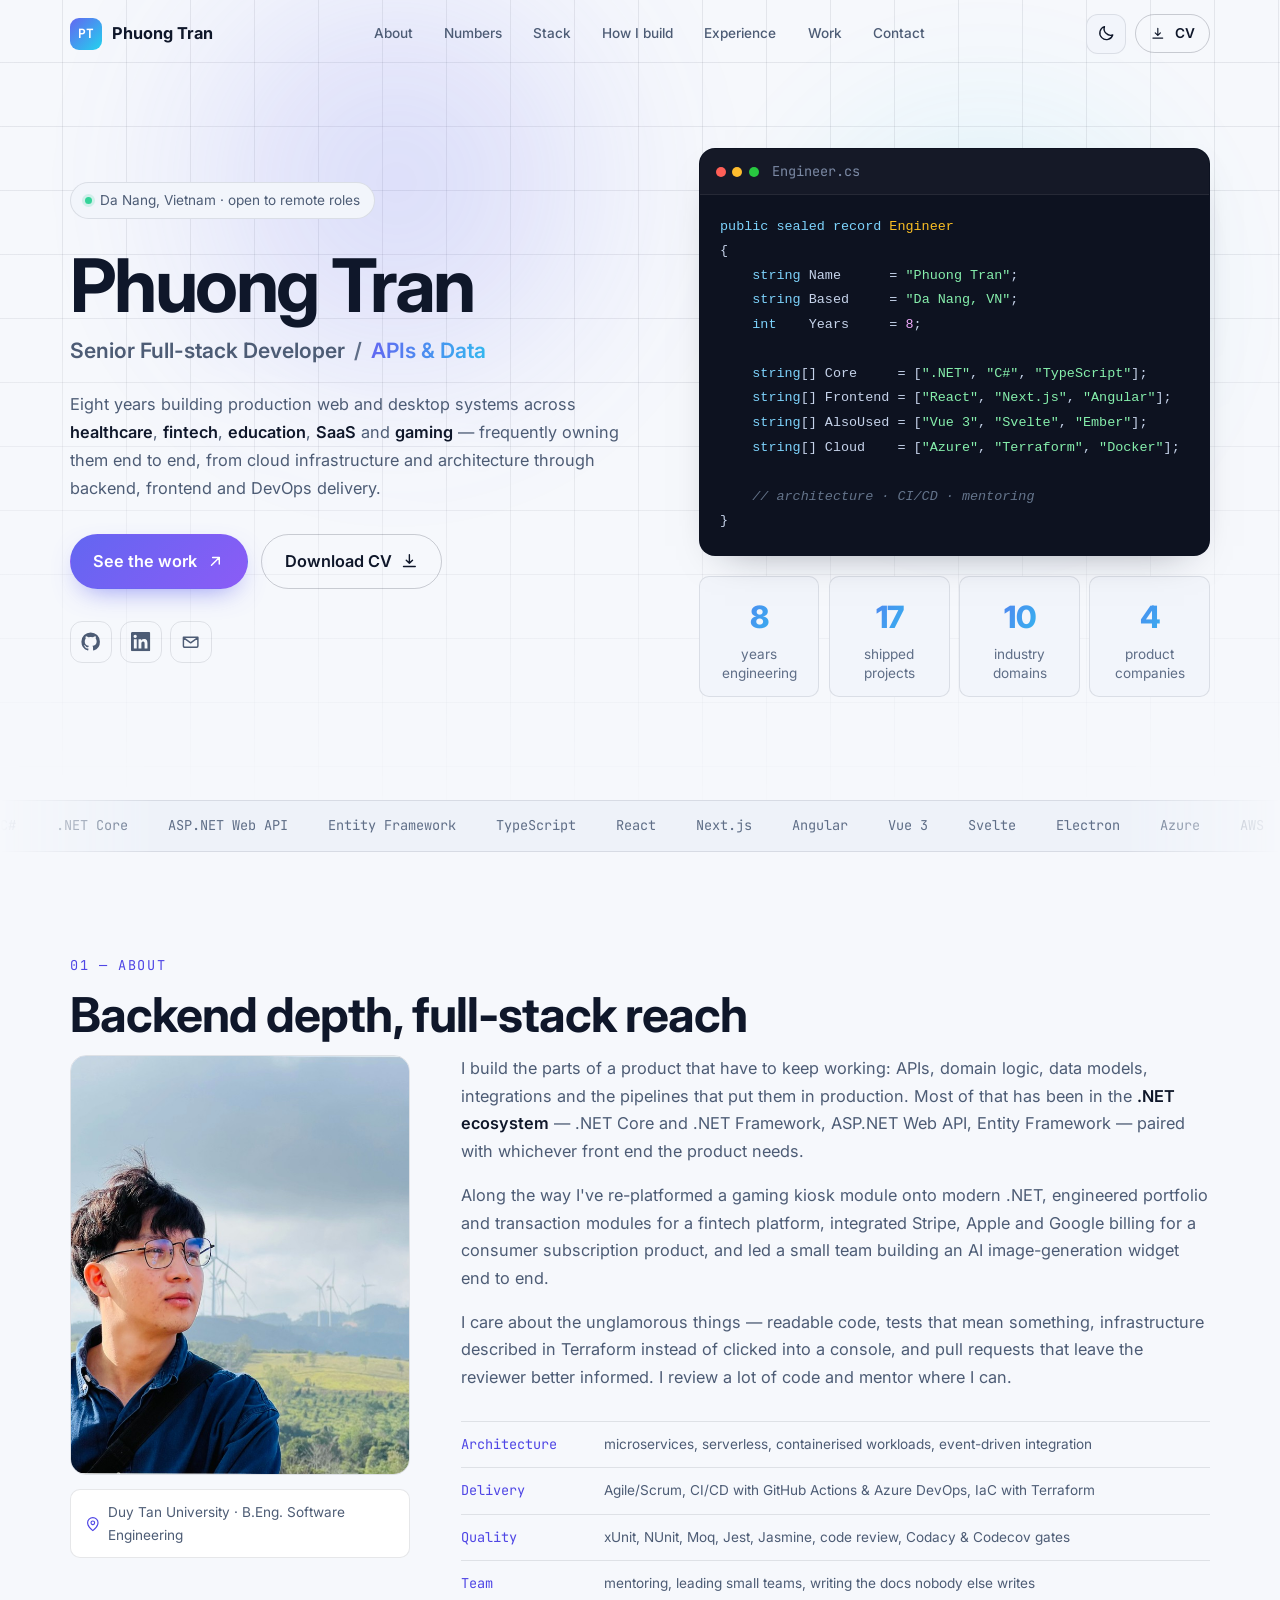
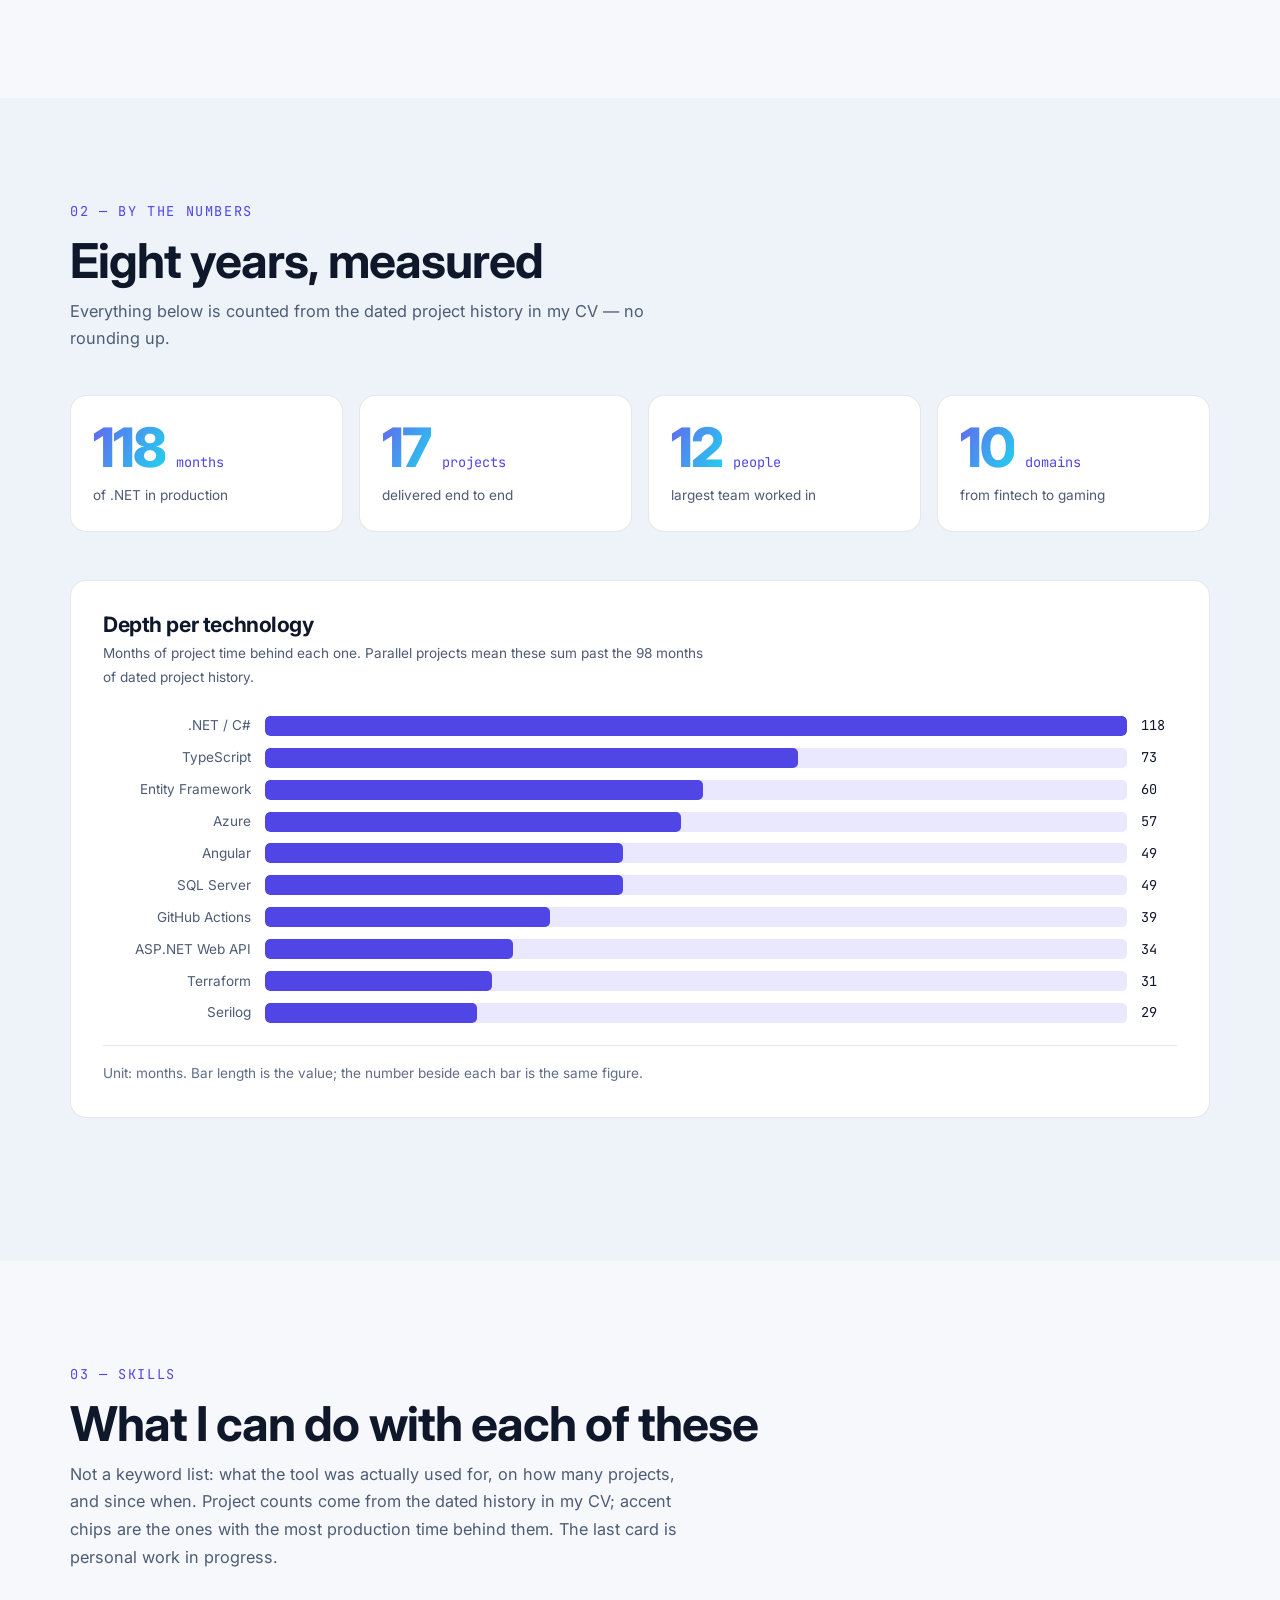
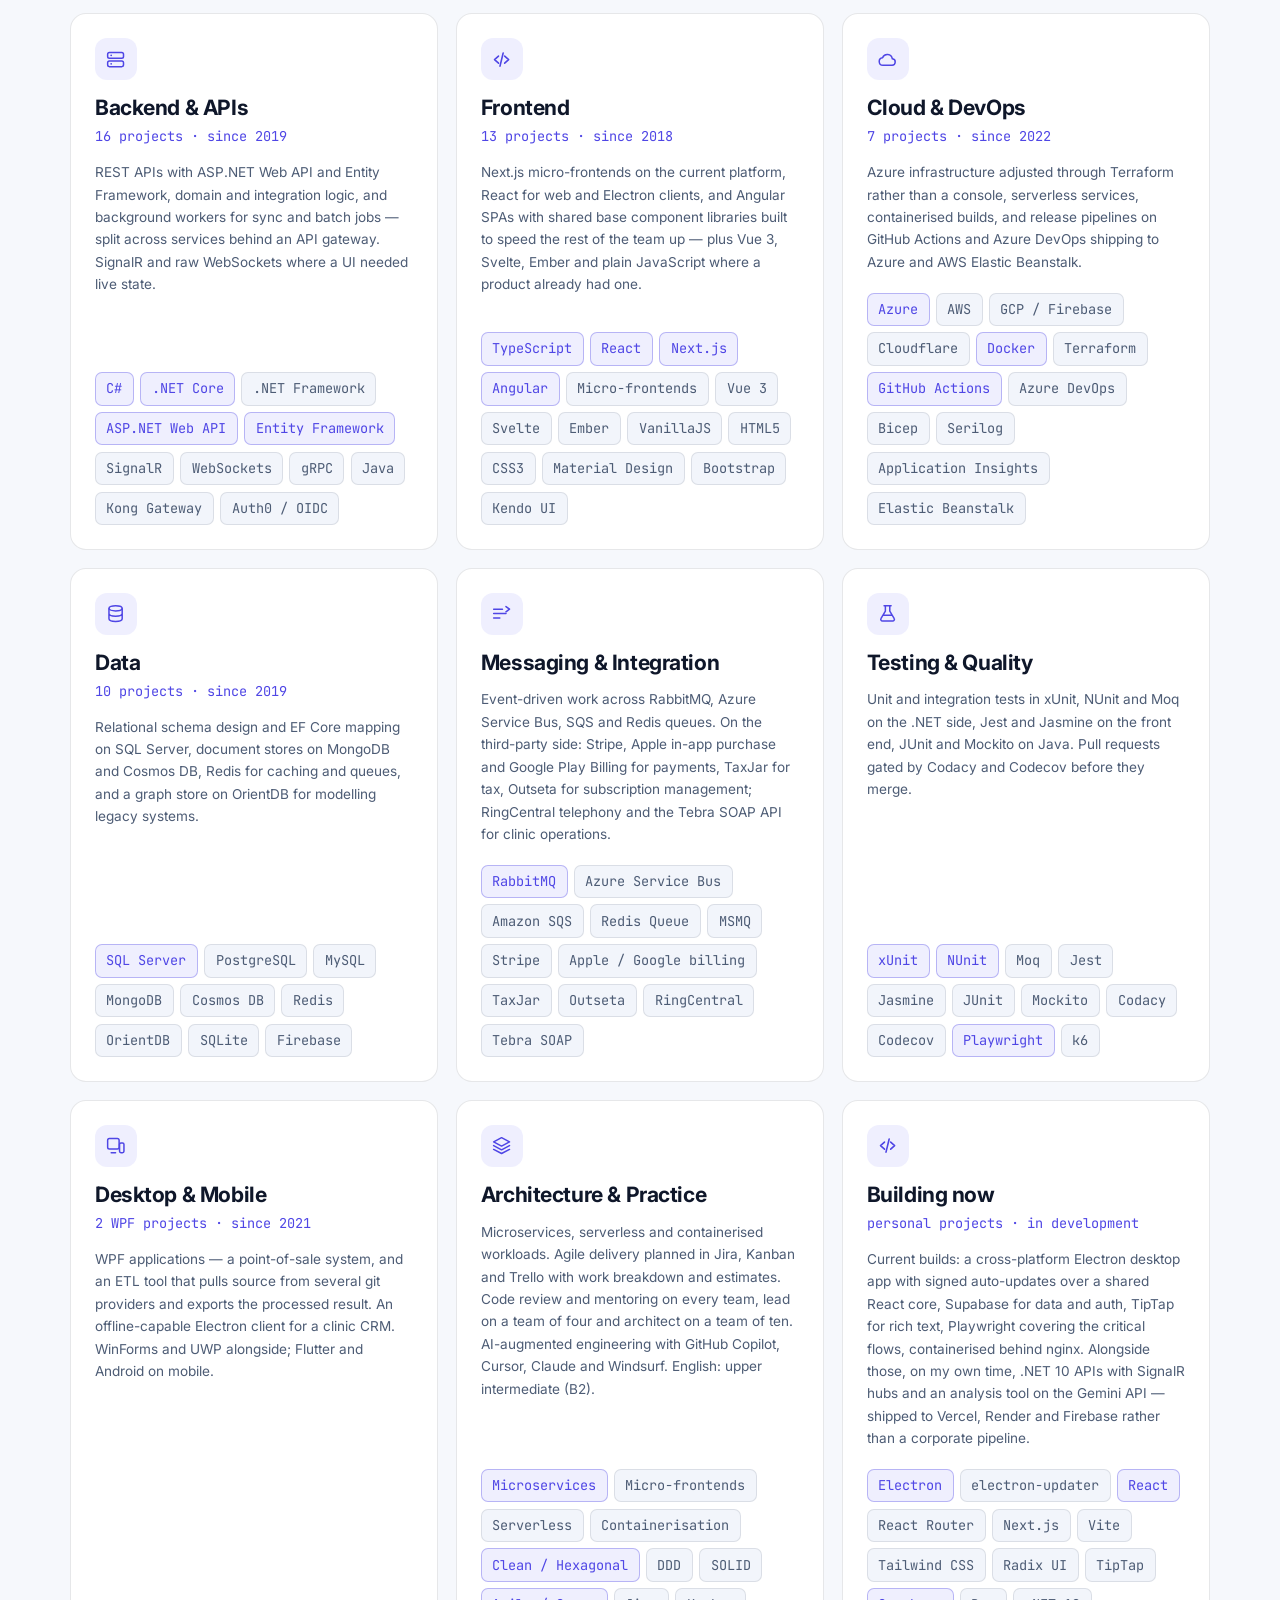
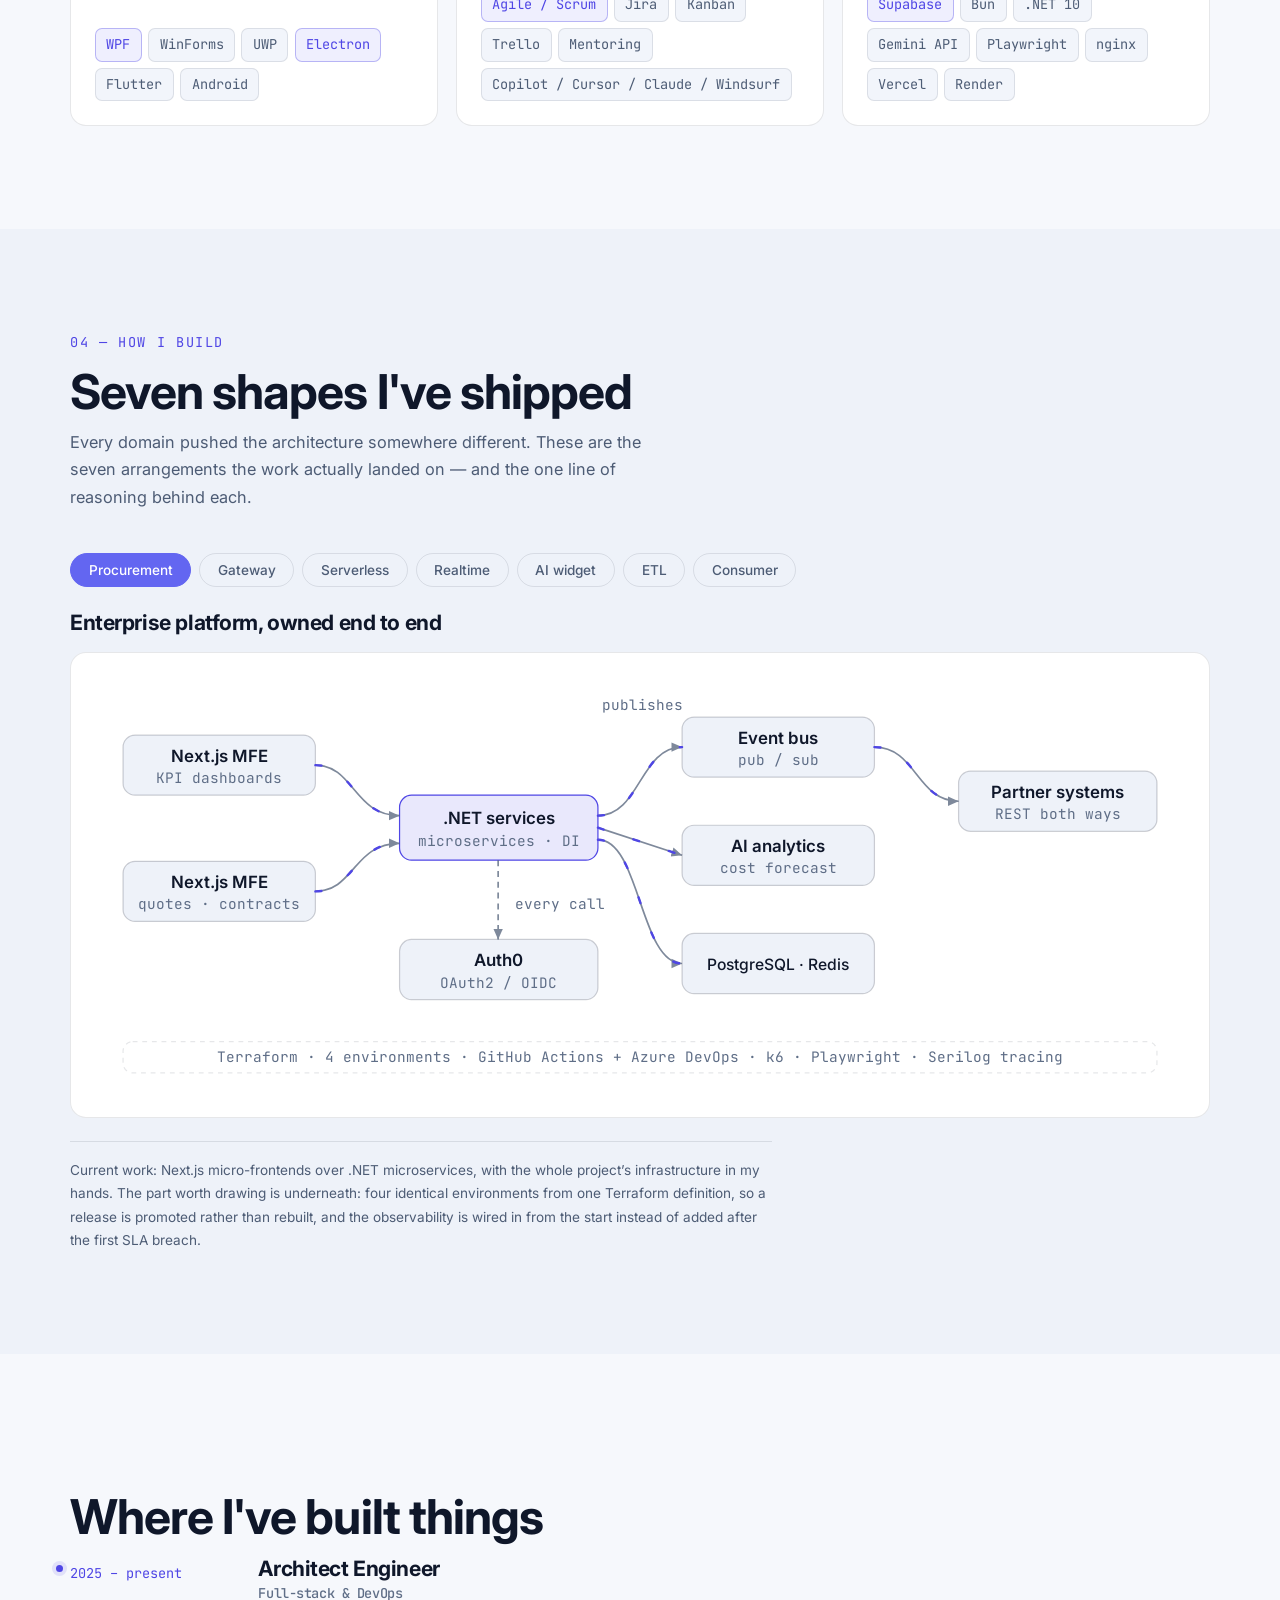
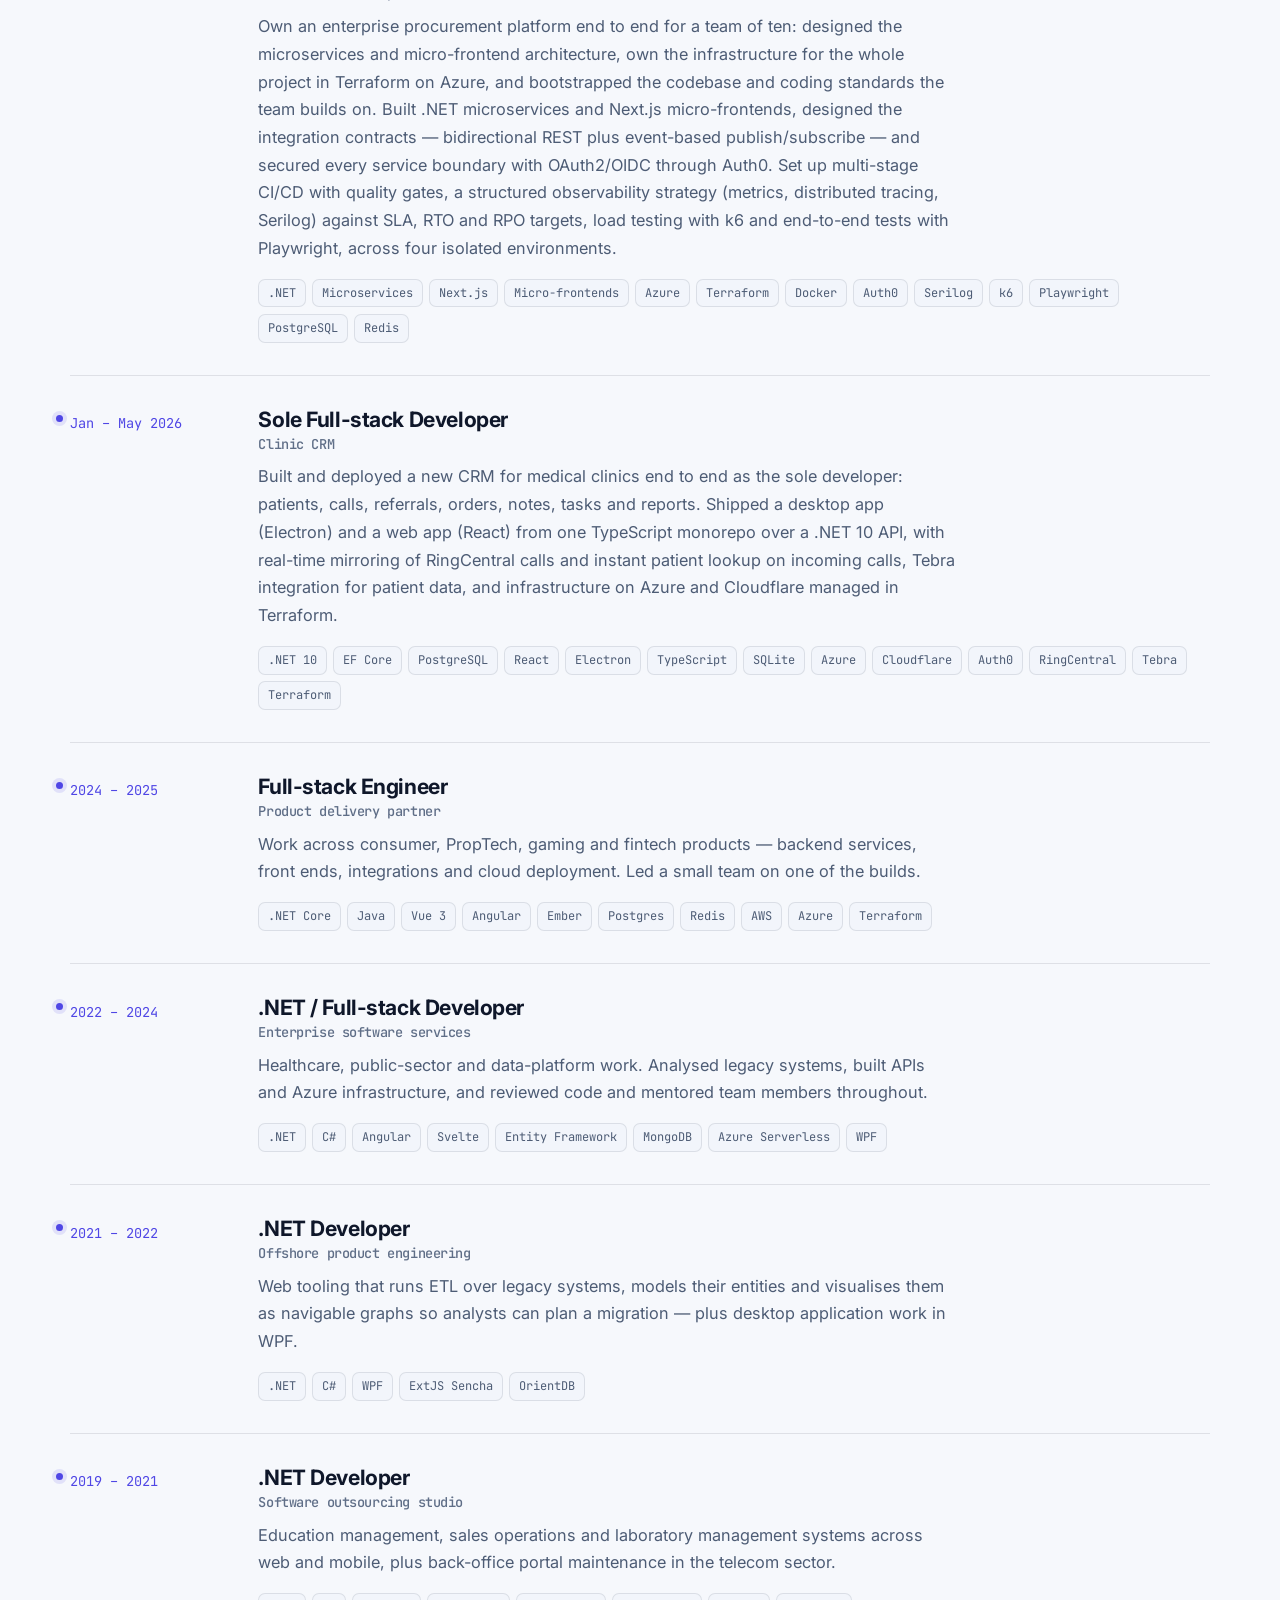
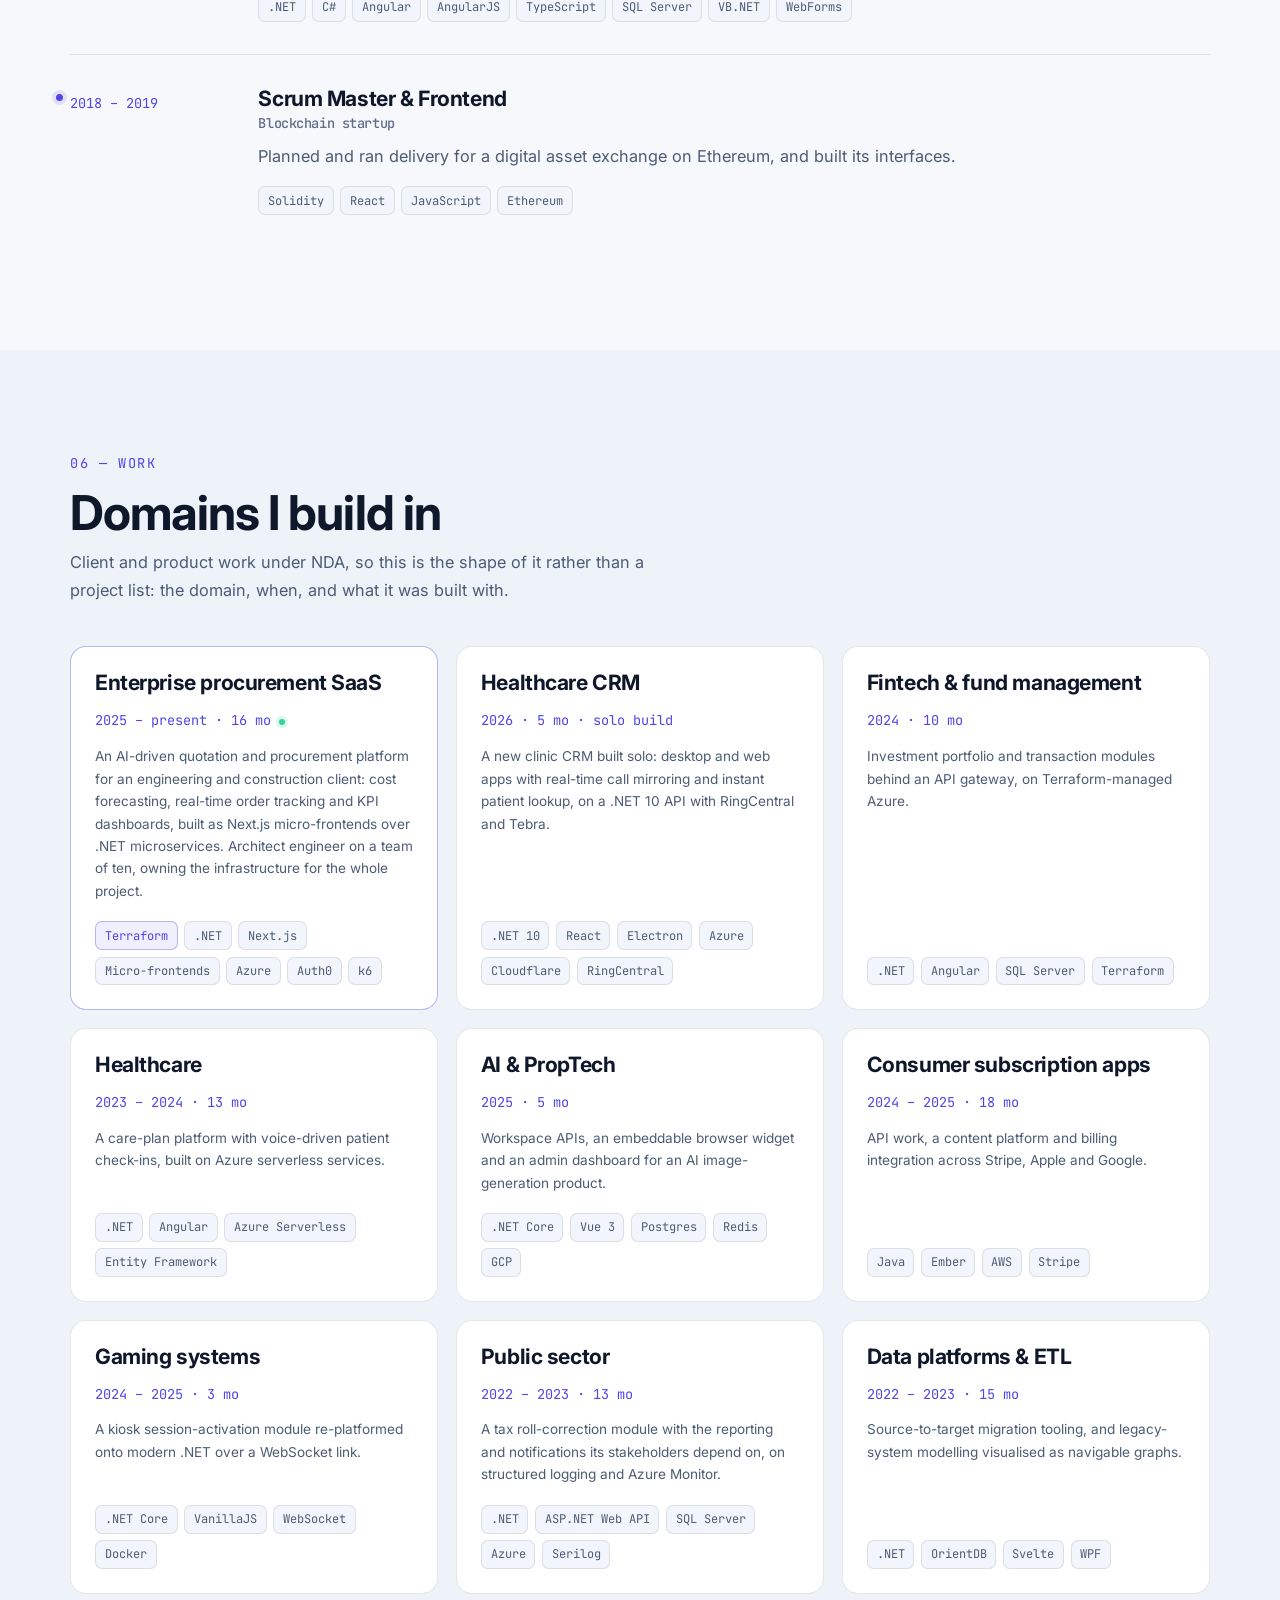
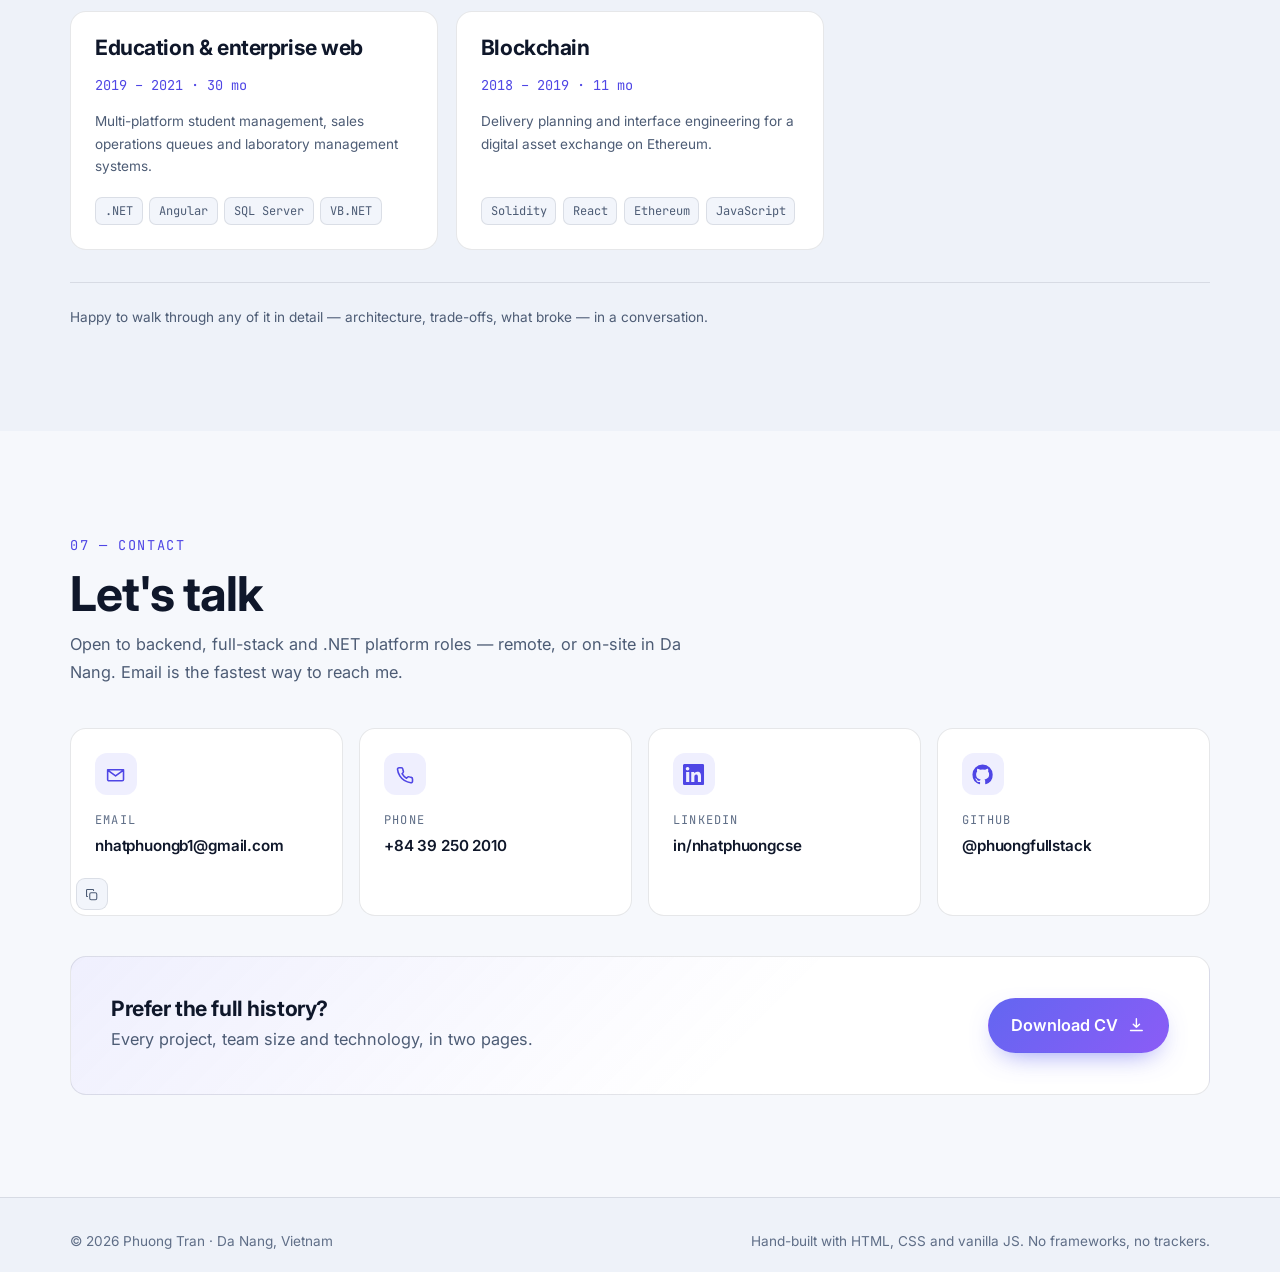
==== commit 0569fc24: "Clinic CRM ran Jan-May 2026 (5 months); recount stats .NET/C# 118, TypeScript 73, EF 60, Azure 57, G" ====
--- a/index.html
+++ b/index.html
@@ -257,7 +257,7 @@
 
       <div class="tiles">
         <div class="tile">
-          <span class="tile__value" data-count="117">117</span>
+          <span class="tile__value" data-count="118">118</span>
           <span class="tile__unit">months</span>
           <span class="tile__label">of .NET in production</span>
         </div>
@@ -284,17 +284,17 @@
           <p class="chart__sub">Months of project time behind each one. Parallel projects mean these sum past the 98 months of dated project history.</p>
         </figcaption>
 
-        <div class="bars" role="img" aria-label="Months of project time per technology: .NET and C# 117, TypeScript 72, Entity Framework 59, Azure 56, Angular 49, SQL Server 49, GitHub Actions 38, ASP.NET Web API 33, Terraform 30, Serilog 29.">
-          <div class="bars__row"><span class="bars__key">.NET / C#</span><div class="bars__track"><i style="--v:100%"></i></div><span class="bars__val">117</span></div>
-          <div class="bars__row"><span class="bars__key">TypeScript</span><div class="bars__track"><i style="--v:61.5%"></i></div><span class="bars__val">72</span></div>
-          <div class="bars__row"><span class="bars__key">Entity Framework</span><div class="bars__track"><i style="--v:50.4%"></i></div><span class="bars__val">59</span></div>
-          <div class="bars__row"><span class="bars__key">Azure</span><div class="bars__track"><i style="--v:47.9%"></i></div><span class="bars__val">56</span></div>
-          <div class="bars__row"><span class="bars__key">Angular</span><div class="bars__track"><i style="--v:41.9%"></i></div><span class="bars__val">49</span></div>
-          <div class="bars__row"><span class="bars__key">SQL Server</span><div class="bars__track"><i style="--v:41.9%"></i></div><span class="bars__val">49</span></div>
-          <div class="bars__row"><span class="bars__key">GitHub Actions</span><div class="bars__track"><i style="--v:32.5%"></i></div><span class="bars__val">38</span></div>
-          <div class="bars__row"><span class="bars__key">ASP.NET Web API</span><div class="bars__track"><i style="--v:28.2%"></i></div><span class="bars__val">33</span></div>
-          <div class="bars__row"><span class="bars__key">Terraform</span><div class="bars__track"><i style="--v:25.6%"></i></div><span class="bars__val">30</span></div>
-          <div class="bars__row"><span class="bars__key">Serilog</span><div class="bars__track"><i style="--v:24.8%"></i></div><span class="bars__val">29</span></div>
+        <div class="bars" role="img" aria-label="Months of project time per technology: .NET and C# 118, TypeScript 73, Entity Framework 60, Azure 57, Angular 49, SQL Server 49, GitHub Actions 39, ASP.NET Web API 34, Terraform 31, Serilog 29.">
+          <div class="bars__row"><span class="bars__key">.NET / C#</span><div class="bars__track"><i style="--v:100%"></i></div><span class="bars__val">118</span></div>
+          <div class="bars__row"><span class="bars__key">TypeScript</span><div class="bars__track"><i style="--v:61.9%"></i></div><span class="bars__val">73</span></div>
+          <div class="bars__row"><span class="bars__key">Entity Framework</span><div class="bars__track"><i style="--v:50.8%"></i></div><span class="bars__val">60</span></div>
+          <div class="bars__row"><span class="bars__key">Azure</span><div class="bars__track"><i style="--v:48.3%"></i></div><span class="bars__val">57</span></div>
+          <div class="bars__row"><span class="bars__key">Angular</span><div class="bars__track"><i style="--v:41.5%"></i></div><span class="bars__val">49</span></div>
+          <div class="bars__row"><span class="bars__key">SQL Server</span><div class="bars__track"><i style="--v:41.5%"></i></div><span class="bars__val">49</span></div>
+          <div class="bars__row"><span class="bars__key">GitHub Actions</span><div class="bars__track"><i style="--v:33.1%"></i></div><span class="bars__val">39</span></div>
+          <div class="bars__row"><span class="bars__key">ASP.NET Web API</span><div class="bars__track"><i style="--v:28.8%"></i></div><span class="bars__val">34</span></div>
+          <div class="bars__row"><span class="bars__key">Terraform</span><div class="bars__track"><i style="--v:26.3%"></i></div><span class="bars__val">31</span></div>
+          <div class="bars__row"><span class="bars__key">Serilog</span><div class="bars__track"><i style="--v:24.6%"></i></div><span class="bars__val">29</span></div>
         </div>
         <p class="chart__note">Unit: months. Bar length is the value; the number beside each bar is the same figure.</p>
       </figure>
@@ -491,7 +491,7 @@
         </li>
 
         <li class="timeline__item">
-          <div class="timeline__when">Jan &ndash; Apr 2026</div>
+          <div class="timeline__when">Jan &ndash; May 2026</div>
           <div class="timeline__body">
             <h3 class="timeline__role">Sole Full-stack Developer <span class="timeline__at">Clinic CRM</span></h3>
             <p class="timeline__desc">
@@ -613,7 +613,7 @@
 
         <article class="card domain">
           <h3 class="domain__title">Healthcare CRM</h3>
-          <span class="domain__when">2026 &middot; 4 mo &middot; solo build</span>
+          <span class="domain__when">2026 &middot; 5 mo &middot; solo build</span>
           <p class="domain__what">A new clinic CRM built solo: desktop and web apps with real-time call mirroring and instant patient lookup, on a .NET 10 API with RingCentral and Tebra.</p>
           <ul class="tags tags--sm">
             <li class="tag">.NET 10</li><li class="tag">React</li><li class="tag">Electron</li><li class="tag">Azure</li><li class="tag">Cloudflare</li><li class="tag">RingCentral</li>
